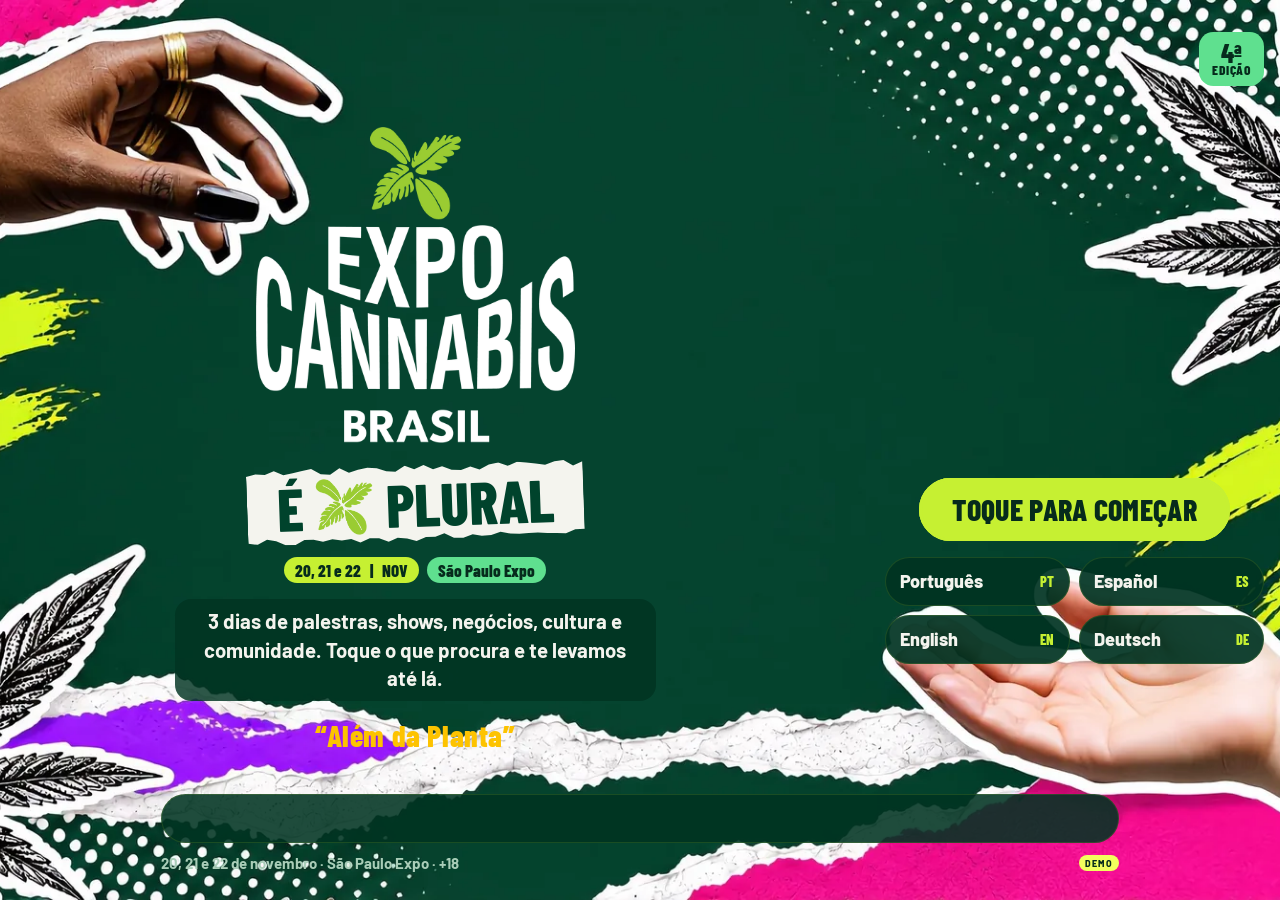
==== index.html @ 061e0914 "Comida DEMO con fotos propias; logos y reseñas oficiales de expositores Co-Authored-By: Claude Opus " ====
<!doctype html>
<html lang="pt">
<head>
<meta charset="utf-8">
<meta name="viewport" content="width=device-width,initial-scale=1,viewport-fit=cover">
<title>Expo Cannabis Brasil · Mapa</title>
<meta name="description" content="ExpoCannabis Brasil 2026, 4ª edição · Mapa interativo (DEMO). 20, 21 e 22 de novembro, São Paulo Expo.">
<meta name="theme-color" content="#00432C">
<meta name="color-scheme" content="dark">
<link rel="manifest" href="manifest.webmanifest">
<link rel="icon" type="image/png" sizes="32x32" href="icons/favicon-32.png">
<link rel="apple-touch-icon" href="icons/apple-touch-icon.png">
<meta name="apple-mobile-web-app-capable" content="yes">
<meta name="mobile-web-app-capable" content="yes">
<meta name="apple-mobile-web-app-status-bar-style" content="black-translucent">
<meta name="apple-mobile-web-app-title" content="Expo Brasil">
<link rel="preload" href="assets/fonts/barlow-condensed-latin-800-normal.woff2" as="font" type="font/woff2" crossorigin>
<link rel="preload" href="assets/fonts/barlow-latin-500-normal.woff2" as="font" type="font/woff2" crossorigin>
<link rel="stylesheet" href="assets/fonts/fonts.css">
<style>:root{color-scheme:light;box-sizing:border-box;padding-top:env(safe-area-inset-top,0px);padding-bottom:env(safe-area-inset-bottom,0px)}html{scroll-padding-top:env(safe-area-inset-top,0px)}body{margin:0;padding:0;font:14px -apple-system,BlinkMacSystemFont,sans-serif;background:#fff;color:#000}img{max-width:100%}[hidden]:not([hidden=until-found i]){display:none!important}</style>
</head>
<body>

<style>
/* Kiosco vertical 9:16 · identidad ExpoCannabis Brasil 2026: verde profundo, lima, violeta y magenta; papel rasgado, trama de puntos y pinceladas */
:root{
  color-scheme:dark;
  --noche:#00432C; --noche2:#003A26; --surface:#0A5638; --surface2:#11664A; --line:rgba(198,240,50,.13);
  --violeta:#8A3FF2; --morado:#0A5638; --magenta:#F01F9A; --verde:#5FE08F; --lima:#C6F032; --celeste:#C6F032;
  --amarillo:#F2FF5C; --naranja:#F4F4EE; --rosa:#FF7CC8; --blanco:#FFFFFF; --gris:#4A4A4A;
  --fg:#F4F4EE; --lavanda:#B98CFF; --menta:#5FE08F; --muted:#A9CDB8; --ink:#062B1C; --lila:#B98CFF;
  --f-head:"Head","Arial Narrow",Impact,system-ui,sans-serif;
  --f-cond:"Head","Arial Narrow",system-ui,sans-serif;
  --f-body:"Barlow",system-ui,-apple-system,"Segoe UI",sans-serif;
}
[hidden]{display:none!important}
html,body{height:100%;background:var(--noche);color:var(--fg)}
body{font-family:var(--f-body);overflow:hidden}
button{font:inherit;color:inherit;background:none;border:0;cursor:pointer;-webkit-tap-highlight-color:transparent;padding:0}
button:focus-visible,input:focus-visible{outline:3px solid var(--amarillo);outline-offset:2px;border-radius:.5em}
svg.i{width:1.2em;height:1.2em;flex:0 0 auto;stroke:currentColor;fill:none;stroke-width:1.8;stroke-linecap:round;stroke-linejoin:round}

.app{height:100%;aspect-ratio:9/16;max-width:100%;margin:0 auto;container-type:size;position:relative;overflow:hidden;background:var(--noche)}
.tex{display:none}
.shell{position:relative;height:100%;display:flex;flex-direction:column;font-size:clamp(11px,2.35cqw,32px);padding-left:max(16px,env(safe-area-inset-left,0px));padding-right:max(16px,env(safe-area-inset-right,0px))}

/* encabezado */
.top{display:flex;align-items:center;gap:.7em;padding-block:.8em .45em}
.ed{flex:0 0 auto;background:var(--verde);color:var(--ink);border-radius:.55em;padding:.35em .5em;font-family:var(--f-head);line-height:.9;text-align:center;font-size:.9em}
.ed small{display:block;font-family:var(--f-cond);font-weight:800;font-size:.52em;letter-spacing:.06em}
.ed.ed-sm{display:inline-flex;align-items:center;gap:.35em;padding:.2em .6em;border-radius:999px;font-size:.7em;line-height:1}
.ed.ed-sm small{display:inline;font-size:.75em}
.brand{min-width:0;flex:1}
.brand{display:flex;align-items:center;gap:.7em}
.brand .logo{height:3.1em;width:auto;display:block;flex:0 0 auto}
.brand .meta{display:flex;flex-direction:column;gap:.3em;min-width:0}
.brand p{margin:0;display:flex;gap:.35em;flex-wrap:wrap}
.pill{display:inline-flex;align-items:center;gap:.35em;border-radius:999px;padding:.2em .65em;font-weight:800;font-size:.68em;white-space:nowrap}
.pill{font-family:var(--f-cond)}
.pill.date{background:var(--gris);color:var(--blanco)}
.pill.date b{color:var(--blanco)}
.pill.aq{background:var(--celeste);color:var(--ink)}
.pill.mn{background:var(--menta);color:var(--ink)}
.clock{font-family:var(--f-cond);font-weight:800;font-size:.95em;letter-spacing:0;color:var(--amarillo);text-align:right;white-space:nowrap;line-height:1}
.clock small{display:block;font-family:var(--f-body);color:var(--muted);font-size:.42em;letter-spacing:.06em;text-transform:uppercase;font-weight:700}
.toolbar{display:flex;gap:.4em;align-items:center;padding-bottom:.55em;min-width:0}
.langs{display:flex;gap:.15em;background:var(--surface);border-radius:999px;padding:.18em;flex:0 0 auto}
.langs button{padding:.3em .6em;border-radius:999px;font-weight:900;font-size:.74em;color:var(--muted);letter-spacing:.04em}
.langs button[aria-pressed="true"]{background:var(--celeste);color:var(--ink)}
.demo{flex:0 0 auto;font-size:.6em;letter-spacing:.14em;font-weight:900;color:var(--ink);background:var(--amarillo);padding:.3em .7em;border-radius:999px}
.livechip{flex:1 1 auto;min-width:0;display:flex;align-items:center;gap:.45em;font-size:.74em;font-weight:800;background:var(--surface);border:1px solid var(--line);border-radius:999px;padding:.32em .75em;overflow:hidden}
.livechip span:last-child{overflow:hidden;text-overflow:ellipsis;white-space:nowrap}
.rec{width:.6em;height:.6em;border-radius:50%;background:var(--rosa);flex:0 0 auto;animation:rec 1.6s ease-in-out infinite}
@keyframes rec{50%{opacity:.35}}
.tbtn{flex:0 0 auto;display:flex;align-items:center;gap:.35em;background:var(--lavanda);color:var(--ink);padding:.38em .75em;border-radius:999px;font-size:.74em;font-weight:800}
.tbtn.ghost{background:var(--surface);color:var(--fg);border:1px solid var(--line);padding:.38em .55em}

/* mapa */
.mapwrap{flex:1 1 auto;min-height:0;position:relative;margin-top:.1em;border-radius:1.1em;overflow:hidden;background:#0C0B28;border:1px solid var(--line)}
#map{width:100%;height:100%;display:block;touch-action:manipulation}
#map text{pointer-events:none}
#map .zl{font-family:var(--f-cond);font-weight:800;letter-spacing:.4px;fill:var(--fg)}
#map .zl.ink{fill:var(--ink)} #map .ink2{fill:#2E5A45}
#map .zs{font-family:var(--f-body);font-weight:700;fill:var(--muted)}
#map .sn{font-family:var(--f-body);font-weight:900;fill:var(--ink)}
#map .num{font-family:var(--f-head);fill:var(--blanco)}
#map .hit{cursor:pointer}
#map .hit .shape{transition:stroke-width .2s}
#map .hit.sel .shape{stroke:var(--ink);stroke-width:5}
#map .hit.sel{outline:none}
.mapwrap.picking #map .hit{cursor:crosshair}
.mapwrap.picking #map .hit:hover .shape{stroke-width:4}
#map .stand{transition:opacity .3s}
#map .stand.dim{opacity:.22}
#route{fill:none;stroke:var(--amarillo);stroke-width:8;stroke-linecap:round;stroke-linejoin:round}
#routeBase{fill:none;stroke:var(--ink);stroke-width:14;stroke-linecap:round;stroke-linejoin:round}
.where{position:absolute;left:.6em;bottom:.6em;max-width:calc(100% - 1.2em);display:flex;align-items:center;gap:.45em;background:var(--amarillo);color:var(--ink);border:2px solid var(--ink);border-radius:999px;padding:.35em .9em .35em .6em;font-size:.76em;font-weight:800;text-align:left}
.where span{min-width:0;white-space:nowrap;overflow:hidden;text-overflow:ellipsis}
.where u{text-decoration:none;background:var(--ink);color:var(--amarillo);border-radius:999px;padding:.1em .6em;margin-left:.2em;white-space:nowrap;flex:0 0 auto}
.mapwrap.picking{outline:3px dashed var(--amarillo);outline-offset:-3px}
.mapwrap.picking .where,.mapwrap.picking .spstrip{display:none}
.pickbar{position:absolute;left:.6em;right:.6em;bottom:.6em;background:var(--amarillo);color:var(--ink);border:2px solid var(--ink);border-radius:1em;padding:.6em .8em;display:flex;flex-direction:column;gap:.5em;font-weight:800;font-size:.85em}
.pickbtns{display:flex;gap:.4em}
.pb{flex:1;background:var(--ink);color:var(--amarillo);border-radius:999px;padding:.5em .8em;font-weight:800;font-size:.9em}
.pb.ghost{background:transparent;color:var(--ink);border:2px solid var(--ink)}
.toast{position:absolute;left:50%;top:.6em;transform:translateX(-50%);background:var(--menta);color:var(--ink);border:2px solid var(--ink);border-radius:999px;padding:.35em 1em;font-size:.78em;font-weight:800;white-space:nowrap;max-width:calc(100% - 1.2em);overflow:hidden;text-overflow:ellipsis;z-index:3}
.plist{display:flex;flex-direction:column;gap:.4em}
.pitem{display:flex;align-items:center;gap:.6em;text-align:left;background:var(--surface);border:1px solid var(--line);border-radius:.8em;padding:.5em .7em;font-weight:800;font-size:.88em}
.pitem .no{width:1.8em;height:1.8em;border-radius:50%;background:var(--c);color:var(--ink);display:grid;place-items:center;font-family:var(--f-head);font-size:.85em;flex:0 0 auto}
.pitem.on{border-color:var(--amarillo);background:var(--surface2)}
.ph2{font-family:var(--f-head);font-size:1.3em;margin:0 0 .2em}
.spstrip{position:absolute;right:.6em;top:.6em;max-width:70%;display:flex;align-items:center;gap:.45em;background:rgba(0,52,34,.9);border:1px solid var(--line);border-radius:999px;padding:.32em .85em;font-size:.72em}
.spstrip .lv{font-family:var(--f-cond);font-weight:800;text-transform:uppercase;font-size:.78em;letter-spacing:.06em}
.spstrip .nm{font-family:var(--f-head);white-space:nowrap;overflow:hidden;text-overflow:ellipsis}
.spstrip.swap{animation:swap .5s ease}
@keyframes swap{0%{opacity:.2;transform:translateY(.4em)}100%{opacity:1;transform:none}}

/* panel */
.panel{flex:0 0 39cqh;min-height:0;display:flex;flex-direction:column;position:relative;overflow:hidden;padding-block:.6em max(.6em,env(safe-area-inset-bottom,0px))}
.tabs{display:flex;gap:.35em;overflow-x:auto;scrollbar-width:none;padding-bottom:.55em;flex:0 0 auto}
.tabs::-webkit-scrollbar{display:none}
.tabs button{flex:0 0 auto;display:flex;align-items:center;gap:.4em;padding:.5em .9em;border-radius:999px;font-weight:900;font-size:.82em;background:var(--surface);color:var(--muted)}
.tabs button[aria-selected="true"]{background:var(--blanco);color:var(--ink)}
.pane{flex:1;min-height:0;overflow-y:auto;overscroll-behavior:contain;scrollbar-width:thin;padding-bottom:.4em}
.pane>*{animation:rise .35s ease both}
@keyframes rise{from{transform:translateY(.6em);opacity:.4}to{transform:none;opacity:1}}
.filters{display:flex;flex-direction:column;gap:.45em;margin-bottom:.6em}
.search{width:100%;box-sizing:border-box;font:inherit;font-size:.9em;font-weight:700;padding:.6em 1em;border-radius:999px;border:1px solid var(--line);background:var(--surface);color:var(--fg)}
.search::placeholder{color:var(--muted);font-weight:400}
.chips{display:flex;gap:.35em;overflow-x:auto;scrollbar-width:none}
.chips::-webkit-scrollbar{display:none}
.chip{flex:0 0 auto;display:flex;align-items:center;gap:.4em;padding:.35em .8em;border-radius:999px;border:1.5px solid var(--line);font-size:.74em;font-weight:800;color:var(--muted)}
.chip[aria-pressed="true"]{border-color:var(--c,var(--blanco));color:var(--ink);background:var(--c,var(--blanco))}
.dot{width:.7em;height:.7em;border-radius:50%;flex:0 0 auto;background:var(--c)}
.grid{display:grid;grid-template-columns:repeat(2,minmax(0,1fr));gap:.55em}
.empty{color:var(--muted);font-size:.85em;padding:1em 0}

/* tarjeta STAND */
.scard{display:flex;flex-direction:column;border-radius:1em;overflow:hidden;background:var(--c) var(--teximg) center/9em;background-blend-mode:luminosity;text-align:left;min-width:0}
.scard .hd{display:flex;align-items:center;gap:.45em;padding:.4em .55em;color:var(--ink);min-width:0}
.scard .no{width:1.75em;height:1.75em;border-radius:50%;background:var(--ink);color:var(--c);display:grid;place-items:center;font-family:var(--f-head);font-size:.85em;flex:0 0 auto}
.scard .hd small{font-weight:900;font-size:.66em;letter-spacing:.06em;text-transform:uppercase;white-space:nowrap;overflow:hidden;text-overflow:ellipsis;flex:1;min-width:0}
.scard .star{font-size:.9em;flex:0 0 auto}
.scard .bd{background:var(--blanco);margin:0 .3em .3em;border-radius:.75em;padding:.55em .6em;display:flex;align-items:center;gap:.5em;min-height:2.6em}
.scard .bd b{font-family:var(--f-head);font-weight:400;color:var(--ink);font-size:1em;line-height:1.05;min-width:0;overflow-wrap:anywhere}
.scard .bd img,.scard .bd .ico{width:2.3em;height:2.3em;border-radius:.5em;object-fit:cover;flex:0 0 auto}
.ico{display:grid;place-items:center;background:var(--ink);color:var(--c)}

/* filas de grilla */
.days{display:flex;gap:.35em;margin-bottom:.6em}
.days button{flex:1;padding:.5em;border-radius:999px;border:1.5px solid var(--line);font-weight:900;font-size:.82em;color:var(--muted)}
.days button[aria-pressed="true"]{border-color:var(--lavanda);background:var(--lavanda);color:var(--ink)}
.note{display:flex;align-items:center;gap:.5em;font-size:.68em;color:var(--muted);margin:-.2em 0 .6em;font-weight:700}
.rows{display:flex;flex-direction:column;gap:.4em}
.row{display:grid;grid-template-columns:3.6em minmax(0,1fr) auto;gap:.7em;align-items:center;text-align:left;padding:.55em .8em;border-radius:.9em;background:var(--surface);border:1px solid var(--line)}
.row .t{font-family:var(--f-cond);font-weight:800;font-size:.92em;letter-spacing:0;color:var(--celeste);line-height:1}
.row b{display:block;font-size:.9em;font-weight:900}
.row small{display:block;color:var(--muted);font-size:.72em;margin-top:.1em}
.row.past{opacity:.42}
.row.is-live{border-color:var(--magenta);background:linear-gradient(90deg,rgba(240,31,154,.22),var(--surface) 70%)}
.badge{font-size:.6em;font-weight:900;letter-spacing:.08em;text-transform:uppercase;padding:.3em .6em;border-radius:999px;white-space:nowrap;display:inline-flex;align-items:center;gap:.4em}
.badge.live{background:var(--magenta);color:var(--blanco)}
.badge.next{border:1.5px solid var(--amarillo);color:var(--amarillo)}
.badge.room{border:1px solid var(--line);color:var(--muted)}
.badge.kind{background:var(--lima);color:var(--ink)}

/* listas genéricas */
.sec{font-family:var(--f-cond);font-weight:800;text-transform:uppercase;font-size:.72em;letter-spacing:.1em;color:var(--muted);margin:.9em 0 .45em;display:flex;align-items:center;gap:.5em}
.sec:first-child{margin-top:0}
.fcard{display:flex;gap:.6em;align-items:center;text-align:left;background:var(--surface);border:1px solid var(--line);border-radius:.9em;padding:.4em;min-width:0}
.fcard img,.fcard .ico{width:3.2em;height:3.2em;border-radius:.65em;object-fit:cover;flex:0 0 auto}
.fcard .tx{min-width:0;flex:1}
.fcard b{display:block;font-family:var(--f-head);font-weight:400;font-size:.98em;line-height:1.05}
.fcard small{display:block;color:var(--muted);font-size:.7em;margin-top:.15em;white-space:nowrap;overflow:hidden;text-overflow:ellipsis}

/* sponsors y entradas */
.tier{display:grid;grid-template-columns:repeat(2,minmax(0,1fr));gap:.5em}
.sp{border-radius:1em;padding:.8em .9em;text-align:left;display:flex;flex-direction:column;gap:.15em;min-width:0}
.sp .lv{font-family:var(--f-cond);font-weight:800;text-transform:uppercase;font-size:.62em;letter-spacing:.1em}
.sp .nm{font-family:var(--f-head);font-size:1.25em;line-height:1}
.sp small{font-size:.7em;font-weight:700;opacity:.85}
.sp.main{grid-column:1/-1;border:2px dashed var(--amarillo);color:var(--fg)}
.sp.main .lv{color:var(--amarillo)}
.sp.oro{background:var(--amarillo);color:var(--ink)}
.sp.plata{background:#E8F5D0;color:var(--ink)}
.sp.media{background:var(--surface);border:1px solid var(--line)}
.sp.media .lv{color:var(--celeste)}
.fine{font-size:.68em;color:var(--muted);margin:.7em 0 0;line-height:1.4}
.tk{display:grid;grid-template-columns:repeat(3,minmax(0,1fr));gap:.5em}
.ticket{position:relative;border-radius:1em;padding:.75em .9em;color:var(--ink);display:flex;flex-direction:column;gap:.1em;min-width:0}
.ticket::before,.ticket::after{content:"";position:absolute;top:50%;width:.9em;height:.9em;border-radius:50%;background:var(--noche);transform:translateY(-50%)}
.ticket::before{left:-.45em}.ticket::after{right:-.45em}
.ticket .nm{font-family:var(--f-head);font-size:1.05em;line-height:1.05}
.xp{margin-top:.8em;border:2px solid var(--c);border-radius:1em;overflow:hidden}
.xph{background:var(--c);color:var(--ink);font-family:var(--f-head);font-size:1.05em;padding:.45em .9em;text-transform:uppercase}
.xph b{font-weight:400}
.xp ul{list-style:none;margin:0;padding:.5em .9em;display:grid;grid-template-columns:repeat(2,minmax(0,1fr));gap:.35em .8em}
.xp li{display:flex;align-items:center;gap:.45em;font-size:.8em;font-weight:800;min-width:0}
.xp li img{width:1em;height:auto;flex:0 0 auto;opacity:.85}
.ticket small{font-size:.66em;font-weight:800}
.incl{display:flex;flex-wrap:wrap;gap:.35em}
.incl span{background:var(--surface);border:1px solid var(--line);border-radius:999px;padding:.25em .7em;font-size:.72em;font-weight:700}

/* ficha */
.sheet{position:absolute;inset:0;background:var(--noche2);border-radius:1.2em 1.2em 0 0;border:1px solid var(--line);border-bottom:0;z-index:5;display:flex;flex-direction:column;transform:translateY(105%);transition:transform .38s cubic-bezier(.2,.8,.2,1);visibility:hidden}
.sheet.open{transform:none;visibility:visible}
.sheet-in{flex:1;min-height:0;overflow-y:auto;overscroll-behavior:contain}
.hero{position:relative;height:10cqh;background:var(--c);overflow:hidden}
.hero img{width:100%;height:100%;object-fit:cover;display:block;animation:kb 9s ease-out both}
.hero.ill img{object-position:center 45%}
@keyframes kb{from{transform:scale(1.12)}to{transform:scale(1)}}
.hero .ico{width:100%;height:100%;background:var(--c);color:var(--ink);border-radius:0}
.hero .ico svg{width:5.5em;height:5.5em;stroke-width:1.4}
.hero::after{content:"";position:absolute;inset:auto 0 0;height:45%;background:linear-gradient(transparent,var(--noche2))}
.x{position:absolute;top:.5em;right:.5em;z-index:2;width:2.4em;height:2.4em;border-radius:50%;background:rgba(0,52,34,.85);display:grid;place-items:center}
.band{display:flex;align-items:center;gap:.5em;flex-wrap:wrap;background:var(--c);color:var(--ink);padding:.45em .9em}
.band .no{width:1.9em;height:1.9em;border-radius:50%;background:var(--ink);color:var(--c);display:grid;place-items:center;font-family:var(--f-head)}
.band b{font-weight:900;font-size:.78em;letter-spacing:.08em;text-transform:uppercase}
.band .tg{font-size:.6em;font-weight:900;letter-spacing:.1em;padding:.2em .55em;border-radius:999px;background:var(--ink);color:var(--blanco)}
.band.speaker{background:var(--lima)}
.band.speaker b{font-family:var(--f-head);font-weight:400;font-size:1.05em;letter-spacing:.02em}
.body{padding:.7em 1em 1em;display:flex;flex-direction:column;gap:.65em}
.body h2{font-family:var(--f-head);font-weight:400;font-size:1.75em;line-height:1;margin:0;text-wrap:balance}
.body .desc{margin:0;font-size:.92em;line-height:1.45;max-width:40em}
.prods{background:var(--blanco);color:var(--ink);border-radius:.9em;padding:.6em .85em}
.prods .ph{display:flex;justify-content:space-between;align-items:center;gap:.5em;margin-bottom:.3em}
.prods .ph span:first-child{font-family:var(--f-cond);font-weight:800;text-transform:uppercase;font-size:.72em;letter-spacing:.1em}
.ex{font-size:.58em;font-weight:900;letter-spacing:.08em;text-transform:uppercase;background:var(--amarillo);color:var(--ink);padding:.25em .6em;border-radius:999px;white-space:nowrap}
.prod{display:flex;justify-content:space-between;gap:.8em;padding:.38em 0;border-top:1px dashed #CFC8EE;font-size:.88em}
.prod:first-of-type{border-top:0}
.prod b{font-weight:900;white-space:nowrap;font-variant-numeric:tabular-nums}
.facts{display:flex;gap:.45em;flex-wrap:wrap}
.fact{background:var(--surface);border:1px solid var(--line);border-radius:.8em;padding:.4em .8em;display:flex;flex-direction:column}
.fact span{font-size:.6em;color:var(--muted);letter-spacing:.1em;text-transform:uppercase;font-weight:800}
.fact b{font-family:var(--f-cond);font-size:.95em;letter-spacing:0;font-weight:800;line-height:1.05}
.rnote{display:flex;align-items:center;gap:.6em;font-size:.8em;font-weight:800;color:var(--amarillo)}
.rnote i{width:1.8em;height:.35em;border-radius:1em;background:var(--amarillo);flex:0 0 auto}

/* bienvenida */
.attract{position:absolute;inset:0;z-index:50;overflow:hidden;cursor:pointer;background:var(--noche);font-size:clamp(11px,2.35cqw,32px)}
.attract .bg{position:absolute;inset:0;background:var(--bgimg) center/cover no-repeat}
@keyframes breathe{from{transform:scale(1)}to{transform:scale(1.035)}}
.a-in{position:relative;height:100%;box-sizing:border-box;display:flex;flex-direction:column;align-items:center;text-align:center;padding-block:max(1.6em,env(safe-area-inset-top,0px)) max(1.4em,env(safe-area-inset-bottom,0px));padding-left:max(16px,env(safe-area-inset-left,0px));padding-right:max(16px,env(safe-area-inset-right,0px))}
.a-top{display:flex;justify-content:space-between;align-items:flex-start;width:100%;max-width:30em}
.slot{border:2px dashed rgba(255,255,255,.35);border-radius:.7em;padding:.6em .8em;font-size:.6em;font-weight:900;letter-spacing:.12em;color:rgba(255,255,255,.6);background:rgba(0,52,34,.55)}
.a-main{flex:1;display:flex;flex-direction:column;justify-content:center;align-items:center;gap:.8em;max-width:19em}
.a-kick{font-family:var(--f-head);font-size:1.3em;text-transform:uppercase;letter-spacing:.02em}
.a-kick span{color:var(--magenta)}
.a-logo{width:min(100%,16em);height:auto;display:block;animation:float 5.5s ease-in-out infinite alternate}
@keyframes float{from{transform:translateY(.15em) scale(1)}to{transform:translateY(-.3em) scale(1.02)}}
.lema{font-family:var(--f-head);font-weight:400;font-size:3.4em;line-height:.9;margin:.1em 0 0;text-transform:uppercase;display:flex;align-items:center;gap:.22em}
.lema .cx{height:.95em;width:auto;display:block;animation:spin 7s ease-in-out infinite}
@keyframes spin{0%,62%{transform:rotate(0) scale(1)}81%{transform:rotate(200deg) scale(1.15)}100%{transform:rotate(360deg) scale(1)}}
.a-sub{font-size:1.02em;font-weight:700;line-height:1.4;margin:0;color:var(--fg);background:rgba(0,52,34,.6);padding:.4em .8em;border-radius:.8em}
.a-pills{display:flex;gap:.4em;flex-wrap:wrap;justify-content:center}
.a-pills .pill{font-size:.85em}
.touch{display:flex;align-items:center;gap:.7em;font-family:var(--f-head);font-size:1.5em;margin-top:.3em;background:var(--celeste);color:var(--ink);padding:.45em 1.1em;border-radius:999px;animation:bob 2.2s ease-in-out infinite}
@keyframes bob{50%{transform:translateY(-.15em) scale(1.03)}}
.touch{position:relative}
.touch::before,.touch::after{content:"";position:absolute;inset:0;border-radius:inherit;border:3px solid var(--celeste);pointer-events:none;animation:ring 3s ease-out infinite}
.touch::after{animation-delay:.5s}
@keyframes ring{0%{transform:scale(1);opacity:.85}55%,100%{transform:scale(1.18,1.7);opacity:0}}
.a-langs{display:grid;grid-template-columns:repeat(2,minmax(0,1fr));gap:.45em;width:100%;max-width:19em;margin-top:.3em}
.a-langs button{padding:.7em .8em;border-radius:999px;background:rgba(0,52,34,.92);border:1px solid var(--line);font-weight:900;font-size:.9em;display:flex;justify-content:space-between;align-items:center}
.a-langs button span{font-family:var(--f-cond);font-weight:800;font-size:.8em;color:var(--celeste)}
.a-foot{width:100%;max-width:30em;display:flex;flex-direction:column;gap:.55em}
.ticker{overflow:hidden;white-space:nowrap;border-radius:999px;background:rgba(0,52,34,.88);border:1px solid var(--line);padding:.55em 0}
.ticker-track{display:inline-flex;gap:2.2em;padding-left:100%;animation:tick 30s linear infinite;font-family:var(--f-head);font-size:.95em}
.ticker-track span{color:var(--fg);display:inline-flex;align-items:center;gap:.5em} .ticker-track em{font-style:normal;font-family:var(--f-cond);font-weight:800;text-transform:uppercase;font-size:.7em;letter-spacing:.08em;color:var(--amarillo)} .ticker-track img{height:1em;width:auto;opacity:.8}
@keyframes tick{to{transform:translateX(-100%)}}
.a-meta{display:flex;justify-content:space-between;align-items:center;gap:.6em;font-size:.75em;font-weight:700;color:var(--muted)}

/* QR */
.modal{position:absolute;inset:0;z-index:60;background:rgba(0,52,34,.9);display:grid;place-items:center;padding:1em;font-size:clamp(11px,2.35cqw,32px)}
.mcard{background:var(--surface);border:1px solid var(--line);border-radius:1.2em;padding:1.4em;max-width:22em;width:100%;box-sizing:border-box;display:flex;flex-direction:column;align-items:center;gap:.8em;text-align:center}
.mcard h3{font-family:var(--f-head);font-weight:400;font-size:1.5em;margin:0;text-wrap:balance}
.mcard p{margin:0;color:var(--muted);font-size:.85em;line-height:1.4}
#qr{background:#fff;padding:.8em;border-radius:.8em;line-height:0}
#qr img,#qr canvas{width:11em;height:11em;max-width:100%}
.btn{width:100%;padding:.75em;border-radius:999px;font-weight:900;background:var(--celeste);color:var(--ink)}

/* vistas */
.view{flex:1 1 auto;min-height:0;display:flex;flex-direction:column;animation:viewIn .42s cubic-bezier(.2,.8,.2,1) both}
@keyframes viewIn{from{opacity:0;transform:translateY(1.2em) scale(.985)}to{opacity:1;transform:none}}
.scroll{flex:1;min-height:0;overflow-y:auto;overscroll-behavior:contain;scrollbar-width:none;padding-bottom:max(1em,env(safe-area-inset-bottom,0px))}
.scroll::-webkit-scrollbar{display:none}
.vhead{display:flex;align-items:center;gap:.6em;padding:.2em 0 .7em}
.back{display:flex;align-items:center;gap:.35em;background:var(--surface);border:1px solid var(--line);border-radius:999px;padding:.4em .85em .4em .6em;font-weight:800;font-size:.8em;flex:0 0 auto}
.back svg{transform:rotate(180deg)}
.vhead h2{font-family:var(--f-head);font-weight:400;font-size:1.6em;line-height:1;margin:0;min-width:0}
.vhead small{display:block;font-family:var(--f-body);font-size:.45em;color:var(--muted);font-weight:700;margin-top:.25em}
.stagger>*{animation:rise2 .5s cubic-bezier(.2,.8,.2,1) both;animation-delay:calc(var(--i,0)*60ms)}
@keyframes rise2{from{opacity:0;transform:translateY(1.4em) scale(.96)}to{opacity:1;transform:none}}
button:active{transform:scale(.97)}
.kb{animation:kbloop 16s ease-in-out infinite alternate}
@keyframes kbloop{from{transform:scale(1.02)}to{transform:scale(1.14) translate(-2%,-1%)}}

/* inicio / dashboard */
.dhero{position:relative;border-radius:1.2em;overflow:hidden;height:19cqh;margin-bottom:.6em;border:1px solid var(--line);flex:0 0 auto}
.dhero video,.dhero .vbg{position:absolute;inset:0;width:100%;height:100%;object-fit:cover;object-position:center 35%}
.dhero .in{position:absolute;inset:0;display:flex;flex-direction:column;justify-content:center;align-items:center;text-align:center;gap:.3em;padding:0 1em}
.dhero h2{font-family:var(--f-head);font-weight:400;font-size:2.2em;line-height:.95;margin:0;text-wrap:balance}
.dhero p{margin:0;font-weight:700;color:var(--muted);font-size:.85em}
.dhero .spinx{width:2.2em;height:auto;animation:slowspin 14s linear infinite}
@keyframes slowspin{to{transform:rotate(360deg)}}
.dgrid{display:grid;grid-template-columns:repeat(2,minmax(0,1fr));gap:.6em}
.tile{position:relative;border-radius:1.2em;overflow:hidden;text-align:left;min-width:0;min-height:9.5em;background:var(--c,var(--surface));color:var(--ink);display:flex;flex-direction:column;justify-content:flex-end;border:2px solid var(--ink);isolation:isolate}
.tile.wide{grid-column:1/-1}
.tile .media{position:absolute;inset:0;z-index:-1;overflow:hidden}
.tile .media img,.tile .media video{width:100%;height:100%;object-fit:cover;display:block}
.tile .lab{background:var(--blanco);margin:.45em;border-radius:.85em;padding:.5em .7em;display:flex;align-items:center;gap:.5em;border:2px solid var(--ink)}
.tile .lab b{font-family:var(--f-head);font-weight:400;font-size:1.15em;line-height:1;display:block}
.tile .lab small{display:block;font-size:.68em;font-weight:800;color:#2E5A45;margin-top:.15em}
.tile .lab .tx{min-width:0;flex:1}
.tile .lab .go{width:1.9em;height:1.9em;border-radius:50%;background:var(--ink);color:var(--c,var(--amarillo));display:grid;place-items:center;flex:0 0 auto}
.tile .lab .go svg{width:1em;height:1em}
.tile.tall{min-height:13em}
.tile .strip{position:absolute;top:.5em;left:.5em;right:.5em;display:flex;gap:.35em;flex-wrap:wrap}
.tile .strip span{background:var(--blanco);border:1.5px solid var(--ink);border-radius:999px;padding:.15em .55em;font-size:.62em;font-weight:900;font-family:var(--f-cond)}
.mosaic{position:absolute;inset:0;display:grid;grid-template-columns:repeat(4,1fr);grid-template-rows:repeat(2,1fr)}
.mosaic>*{overflow:hidden;border-right:2px solid var(--ink);border-bottom:2px solid var(--ink)}
.mosaic img{width:100%;height:100%;object-fit:cover;display:block}
.mosaic .ico{width:100%;height:100%;border-radius:0}
.mosaic .ico svg{width:45%;height:45%}
.livecard{display:flex;align-items:center;gap:.7em;background:var(--rosa);color:var(--ink);border:2px solid var(--ink);border-radius:1.1em;padding:.6em .8em;text-align:left;margin-bottom:.6em;width:100%;box-sizing:border-box}
.livecard .ic{width:2.4em;height:2.4em;border-radius:50%;background:var(--ink);color:var(--rosa);display:grid;place-items:center;flex:0 0 auto}
.livecard .tx{min-width:0;flex:1}
.livecard b{display:block;font-family:var(--f-head);font-weight:400;font-size:1.1em;line-height:1.05}
.livecard small{display:block;font-size:.72em;font-weight:800;margin-top:.1em}
.livecard .k{font-family:var(--f-cond);font-weight:800;font-size:.62em;letter-spacing:.08em;text-transform:uppercase;display:flex;align-items:center;gap:.4em}
.livecard .rec{background:var(--magenta)}
.mapmini{position:absolute;inset:0}
.eq{display:flex;align-items:flex-end;gap:.12em;height:1.1em}
.eq i{width:.22em;border-radius:.1em;background:var(--rosa);animation:eq .9s ease-in-out infinite alternate}
.eq i:nth-child(2){animation-delay:-.3s;animation-duration:.7s}.eq i:nth-child(3){animation-delay:-.6s;animation-duration:1.1s}.eq i:nth-child(4){animation-delay:-.15s;animation-duration:.8s}
@keyframes eq{from{height:20%}to{height:100%}}
/* dashboard v3: grilla pareja de botones tipo sticker */
.dgrid3{display:grid;grid-template-columns:repeat(2,minmax(0,1fr));gap:.75em .65em;padding-bottom:.5em}
.dtile{position:relative;display:flex;flex-direction:column;min-width:0;min-height:max(11em,19cqh);border-radius:1.1em;border:2px solid var(--ink);background:var(--c);color:var(--ink);text-align:left;overflow:hidden;box-shadow:0 .32em 0 var(--ink);margin-bottom:.32em;transition:transform .12s ease,box-shadow .12s ease;isolation:isolate}
.dtile:active{transform:translateY(.28em)!important;box-shadow:0 .04em 0 var(--ink)}
.dtile .art{position:relative;flex:1;min-height:0;overflow:hidden;background:var(--c) var(--teximg) center/9em;background-blend-mode:luminosity;display:grid;place-items:center}
.dtile .art>img:not(.xm),.dtile .art>video{position:absolute;inset:0;width:100%;height:100%;object-fit:cover;display:block}
.dtile .art .big{width:3.4em;height:3.4em;stroke-width:1.3;color:var(--ink)}
.dtile .art .xm{width:38%;height:auto;filter:invert(1) brightness(.2)}
.dtile .art .mosaic{grid-template-columns:repeat(2,1fr);grid-template-rows:repeat(2,1fr)}
.dtile .foot{display:flex;align-items:center;gap:.45em;background:var(--c);border-top:2px solid var(--ink);padding:.5em .55em .5em .7em}
.dtile .foot .tx{min-width:0;flex:1}
.dtile .foot b{display:block;font-family:var(--f-head);font-weight:400;font-size:1.12em;line-height:1}
.dtile .foot small{display:block;font-size:.66em;font-weight:800;margin-top:.15em;white-space:nowrap;overflow:hidden;text-overflow:ellipsis;opacity:.8}
.dtile .go{width:1.9em;height:1.9em;border-radius:50%;background:var(--ink);color:var(--c);display:grid;place-items:center;flex:0 0 auto}
.dtile .go svg{width:1em;height:1em}
.dtile .badge2{position:absolute;top:.45em;left:.45em;z-index:1;background:var(--blanco);border:1.5px solid var(--ink);border-radius:999px;padding:.12em .55em;font-family:var(--f-cond);font-weight:800;font-size:.6em}
.mapmini svg{width:100%;height:100%;display:block}

/* locales */
.cgrid{display:grid;grid-template-columns:repeat(2,minmax(0,1fr));gap:.55em}
.ctile{position:relative;border-radius:1.1em;overflow:hidden;min-height:8.5em;border:2px solid var(--ink);background:var(--c);text-align:left;display:flex;flex-direction:column;justify-content:flex-end;isolation:isolate;min-width:0}
.ctile .media{position:absolute;inset:0;z-index:-1}
.ctile .media img,.ctile .media video{width:100%;height:100%;object-fit:cover;display:block}
.ctile .media .ico{width:100%;height:100%;border-radius:0;background:var(--c) var(--teximg) center/9em;background-blend-mode:luminosity;color:var(--ink)}
.ctile .media .ico svg{width:3.4em;height:3.4em;stroke-width:1.4}
.ctile .lab{background:var(--blanco);color:var(--ink);margin:.4em;border-radius:.8em;border:2px solid var(--ink);padding:.4em .6em;display:flex;align-items:center;gap:.5em}
.ctile .lab b{font-family:var(--f-head);font-weight:400;font-size:1em;line-height:1.05;flex:1;min-width:0}
.ctile .lab .n{background:var(--ink);color:var(--blanco);border-radius:999px;font-family:var(--f-cond);font-weight:800;font-size:.7em;padding:.2em .55em;flex:0 0 auto}
.list1{display:grid;grid-template-columns:repeat(2,minmax(0,1fr));gap:.55em}
.cbanner{position:relative;height:14cqh;border-radius:1.1em;overflow:hidden;border:2px solid var(--ink);margin-bottom:.7em;background:var(--c)}
.cbanner img,.cbanner video{width:100%;height:100%;object-fit:cover;display:block}
.cbanner .ico{width:100%;height:100%;border-radius:0;background:var(--c) var(--teximg) center/9em;background-blend-mode:luminosity;color:var(--ink)}
.cbanner .ico svg{width:4em;height:4em}

/* agenda */
.seg{display:flex;gap:.3em;background:var(--surface);border-radius:999px;padding:.25em;margin-bottom:.55em}
.seg button{flex:1;padding:.55em .4em;border-radius:999px;font-weight:900;font-size:.8em;color:var(--muted);display:flex;align-items:center;justify-content:center;gap:.35em}
.seg button[aria-pressed="true"]{background:var(--blanco);color:var(--ink)}

/* mapa: botón volver */
.mapback{position:absolute;left:.6em;top:.6em;z-index:2}
#map .stand,#map .poi{animation:pop .45s cubic-bezier(.2,.9,.3,1.3) both;animation-delay:calc(var(--i,0)*22ms);transform-box:fill-box;transform-origin:center}
@keyframes pop{from{opacity:0;transform:scale(.6)}to{opacity:1;transform:none}}
#map.noanim .stand,#map.noanim .poi{animation:none}

/* carga */
.loader{position:absolute;inset:0;z-index:70;background:var(--noche);display:flex;flex-direction:column;align-items:center;justify-content:center;gap:1.1em;font-size:clamp(11px,2.35cqw,32px)}
.loader img.lx{width:5em;height:auto;animation:lx 1.2s cubic-bezier(.5,0,.2,1) both}
@keyframes lx{0%{transform:rotate(-90deg) scale(.4);opacity:0}60%{transform:rotate(15deg) scale(1.08);opacity:1}100%{transform:rotate(0) scale(1)}}
.loader p{margin:0;font-weight:800;color:var(--muted)}
.bar{width:12em;height:.5em;border-radius:999px;background:var(--surface);overflow:hidden;border:1px solid var(--line)}
.bar i{display:block;height:100%;width:0;background:linear-gradient(90deg,var(--celeste),var(--menta),var(--amarillo));border-radius:999px;animation:fill 1.1s cubic-bezier(.4,0,.2,1) forwards}
@keyframes fill{to{width:100%}}
.attract video.bgv{position:absolute;inset:0;width:100%;height:100%;object-fit:cover}

@media (prefers-reduced-motion:reduce){*,*::before,*::after{animation:none!important;transition:none!important}}

/* ===== Pantalla horizontal (notebook, TV acostada, celu girado) =====
   Se activa sola cuando la pantalla es más ancha que alta. La versión vertical no cambia. */
@media (min-aspect-ratio: 1/1){
  .app{aspect-ratio:auto;width:100%;max-width:none}
  .shell,.attract,.modal,.loader{font-size:clamp(11px,min(2.15cqh,1.3cqw),30px)}

  /* barra superior en una sola fila */
  .shell{display:grid;grid-template-columns:auto minmax(0,1fr) auto;grid-template-rows:auto minmax(0,1fr);column-gap:1.1em;align-items:center}
  .top{display:contents}
  .brand{grid-column:1;grid-row:1;padding-block:.7em}
  .toolbar{grid-column:2;grid-row:1;padding-bottom:0}
  .clock{grid-column:3;grid-row:1}
  .view{grid-column:1/-1;grid-row:2;align-self:stretch;min-height:0}

  /* bienvenida: dos columnas sobre el video horizontal */
  .a-top{max-width:none}
  .a-main{display:grid;grid-template-columns:auto auto;column-gap:3.5em;row-gap:.8em;max-width:none;align-content:center;justify-content:center;align-items:center}
  .a-logo{grid-column:1;grid-row:1;justify-self:center}
  .lema{grid-column:1;grid-row:2;justify-self:center}
  .a-pills{grid-column:1;grid-row:3}
  .a-sub{grid-column:1;grid-row:4;max-width:22em;justify-self:center}
  .touch{grid-column:2;grid-row:1/3;align-self:end;justify-self:center}
  .a-langs{grid-column:2;grid-row:3/5;align-self:start;width:19em;margin-top:0}
  .a-foot{max-width:48em}

  /* inicio: video y en vivo a la izquierda, 6 botones en 3 por fila */
  #homeIn{display:grid;grid-template-columns:minmax(0,1fr) minmax(0,2.1fr);grid-template-rows:minmax(0,1fr) auto;column-gap:.9em}
  #homeIn>.dhero{grid-column:1;grid-row:1;height:auto;min-height:11em;margin-bottom:.6em}
  #homeIn>.livecard{grid-column:1;grid-row:2;align-self:end}
  #homeIn>.dgrid3{grid-column:2;grid-row:1/3;grid-template-columns:repeat(3,minmax(0,1fr));grid-auto-rows:minmax(10em,1fr)}
  .dtile{min-height:0}

  /* locales: 4 columnas que llenan la pantalla */
  #listIn{display:flex;flex-direction:column}
  .cgrid{grid-template-columns:repeat(4,minmax(0,1fr));grid-auto-rows:minmax(8.5em,1fr);flex:1 0 auto}
  .ctile{min-height:0}
  .list1{grid-template-columns:repeat(4,minmax(0,1fr))}
  .cbanner{height:20cqh}

  /* agenda: lista en 2 columnas */
  .rows{display:grid;grid-template-columns:repeat(2,minmax(0,1fr));gap:.5em .7em;align-content:start}

  /* plano: mapa a la izquierda, panel y ficha a la derecha */
  #vMap{flex-direction:row;gap:.9em}
  #vMap .mapwrap{margin:0 0 max(.9em,env(safe-area-inset-bottom,0px))}
  #vMap .panel{flex:0 0 min(40%,30em);padding-top:0}
  .hero{height:16cqh}
}
/* pantallas horizontales muy bajitas (celu girado) */
@media (min-aspect-ratio: 1/1) and (max-height: 500px){
  .a-logo{width:min(100%,11em)}
  .lema{font-size:2.6em}
}
/* arreglo: tocar el mini plano del botón "Plano y cómo llegar" abre el plano (antes el toque quedaba en un stand del dibujo y no pasaba nada) */
.mapmini{pointer-events:none}

/* ===== v4 (28/10): letra más grande, barra de navegación abajo, páginas que llenan la pantalla ===== */
.shell,.attract,.modal,.loader{font-size:clamp(13.5px,2.82cqw,38px)}
.vhead .back,.mapback{display:none!important}
.vhead{padding:.15em 0 .6em}
.vhead h2{font-size:1.75em}
.vhead small{font-size:.5em}

/* barra inferior: Volver + Inicio */
.bnav{flex:0 0 auto;display:flex;gap:.6em;padding-block:.55em max(.75em,env(safe-area-inset-bottom,0px))}
.bnav button{display:flex;align-items:center;justify-content:center;gap:.5em;border-radius:999px;font-weight:900;font-size:1.12em;padding:.7em 1em;min-height:3.2em;box-sizing:border-box}
.bnav .bback{flex:1.7;background:var(--celeste);color:var(--ink);border:2px solid var(--ink);box-shadow:0 .22em 0 var(--ink);margin-bottom:.22em;transition:transform .12s ease,box-shadow .12s ease}
.bnav .bback:active{transform:translateY(.2em)!important;box-shadow:0 .02em 0 var(--ink)}
.bnav .bback svg{transform:rotate(180deg)}
.bnav .bhome{flex:1;background:var(--surface2);color:var(--fg);border:1px solid var(--line);margin-bottom:.22em}
.bnav svg.i{width:1.3em;height:1.3em;stroke-width:2.2}

/* páginas que ocupan toda la pantalla */
.fill{display:flex;flex-direction:column;min-height:100%;box-sizing:border-box}
.dtile{min-height:max(9.5em,17cqh)}
.lgrid{flex:1 1 auto;grid-auto-rows:minmax(7.2em,1fr);gap:.75em .65em}
.lgrid .dtile{min-height:0}
.lgrid>:last-child:nth-child(odd),.list1>:last-child:nth-child(odd){grid-column:1/-1}

/* rubro: la ilustración crece y llena lo que sobra */
.rub .cbanner{flex:1 1 13cqh;height:auto;min-height:11cqh;margin-bottom:.7em}
.list1{gap:.6em}
.list1 .fcard{padding:.5em;gap:.75em}
.list1 .fcard img,.list1 .fcard .ico{width:3.9em;height:3.9em}
.list1 .fcard b{font-size:1.08em}
.list1 .fcard small{font-size:.78em;white-space:normal;display:-webkit-box;-webkit-line-clamp:2;-webkit-box-orient:vertical}
.list1 .scard .bd{min-height:3.2em}
.list1 .scard .bd b{font-size:1.1em}
.list1 .scard .bd img,.list1 .scard .bd .ico{width:2.7em;height:2.7em}

/* agenda: filas grandes que llenan la pantalla */
.agfill .rows{flex:1 1 auto;display:grid;grid-auto-rows:minmax(4.4em,1fr);gap:.55em;padding-bottom:.3em}
.agfill .row{padding:.7em 1em;gap:.9em;grid-template-columns:4.2em minmax(0,1fr) auto}
.agfill .row .t{font-size:1.25em}
.agfill .row b{font-size:1.12em}
.agfill .row small{font-size:.85em}
.agfill .badge{font-size:.72em}
.agfill .seg button{font-size:.92em;padding:.7em .4em}
.agfill .days button{font-size:.95em;padding:.6em}
.agfill .note{font-size:.78em}

/* entradas */
.tixgrid{display:grid;grid-template-columns:repeat(2,minmax(0,1fr));gap:.7em .65em}
.tcard{border-radius:1.1em;border:2px solid var(--ink);box-shadow:0 .28em 0 var(--ink);background:var(--c);color:var(--ink);padding:.8em .95em;display:flex;flex-direction:column;gap:.3em;min-width:0;margin-bottom:.28em}
.tcard.wide{grid-column:1/-1}
.tcard .tt{display:flex;justify-content:space-between;align-items:flex-start;gap:.6em}
.tcard:not(.wide) .tt{flex-direction:column;gap:.45em}
.tcard .tn{font-family:var(--f-head);font-weight:400;font-size:1.45em;line-height:1}
.tcard .td{font-weight:800;font-size:.85em;opacity:.85}
.tcard .pr{font-family:var(--f-cond);font-weight:900;font-size:1.25em;letter-spacing:.06em;white-space:nowrap;line-height:1}
.tcard .pr i{font-style:normal;opacity:.25}
.tcard ul{list-style:none;margin:.35em 0 0;padding:.55em 0 0;border-top:1.5px dashed rgba(6,43,28,.35);display:grid;grid-template-columns:repeat(2,minmax(0,1fr));gap:.35em .9em}
.tcard li{display:flex;gap:.45em;align-items:center;font-weight:800;font-size:.85em;min-width:0}
.tcard li img{width:1em;height:auto;flex:0 0 auto;filter:brightness(0);opacity:.7}
.prnote{display:flex;align-items:center;gap:.5em;font-size:.78em;color:var(--muted);font-weight:700;margin:.2em 0 0}
.days2{display:grid;grid-template-columns:repeat(2,minmax(0,1fr));gap:.65em}
.dcard{background:var(--surface);border:1px solid var(--line);border-top:.35em solid var(--c);border-radius:1.1em;padding:.75em .9em;display:flex;flex-direction:column;gap:.45em;min-width:0}
.dcard h3{font-family:var(--f-head);font-weight:400;font-size:1.4em;line-height:1;margin:0}
.dcard .k2{font-family:var(--f-cond);font-weight:800;text-transform:uppercase;letter-spacing:.08em;font-size:.68em;color:var(--muted);margin-top:.25em}
.dcard .dl{display:flex;gap:.6em;font-size:.92em;font-weight:800;align-items:baseline;min-width:0}
.dcard .dl span{font-family:var(--f-cond);color:var(--celeste);flex:0 0 2.9em}
.dcard .hl{background:var(--surface2);border-radius:.8em;padding:.5em .65em;font-size:.86em;font-weight:700;line-height:1.3}
.dcard .hl span{display:block;font-family:var(--f-cond);color:var(--amarillo);font-weight:800;font-size:.85em}
.tixpage .incl span{font-size:.82em}

/* sponsors */
.spgrid{flex:1 1 auto;display:grid;grid-template-columns:repeat(2,minmax(0,1fr));grid-template-rows:minmax(6em,1fr) minmax(9em,1.7fr) minmax(5.5em,1fr) minmax(5.5em,1fr);gap:.65em}
.sbig{border-radius:1.2em;padding:.95em 1.05em;display:flex;flex-direction:column;justify-content:space-between;gap:.5em;min-width:0;text-align:left;border:2px solid var(--ink);box-shadow:0 .28em 0 var(--ink);margin-bottom:.28em;color:var(--ink)}
.sbig .lv{font-family:var(--f-cond);font-weight:800;text-transform:uppercase;letter-spacing:.1em;font-size:.72em}
.sbig .nm{font-family:var(--f-head);font-weight:400;font-size:2em;line-height:1;overflow-wrap:anywhere}
.sbig small{font-weight:800;font-size:.85em}
.sbig .go2{align-self:flex-start;display:inline-flex;gap:.4em;align-items:center;background:var(--ink);color:var(--blanco);border-radius:999px;padding:.5em .95em;font-weight:900;font-size:.85em}
.sbig .go2 svg{width:1.1em;height:1.1em}
.sbig.main{grid-column:1/-1;border:2px dashed var(--amarillo);box-shadow:none;color:var(--fg);background:transparent}
.sbig.main .lv{color:var(--amarillo)}
.sbig.oro{background:var(--amarillo)}
.sbig.plata{background:#E8F5D0}
.sbig.media{background:var(--surface);border-color:var(--line);box-shadow:none;color:var(--fg)}
.sbig.media .nm{font-size:1.5em}
.sbig.media .lv{color:var(--celeste)}

@media (max-aspect-ratio: 1/1){
  #homeIn{display:flex;flex-direction:column}
  #homeIn>.dgrid3{flex:1 1 auto;grid-auto-rows:minmax(9.5em,1fr)}
  #homeIn>.dgrid3 .dtile{min-height:0}
}
@media (max-width:520px){#qrBtn span{display:none}#qrBtn{padding:.38em .55em}}
@media (min-aspect-ratio: 1/1){
  .shell,.attract,.modal,.loader{font-size:clamp(13.5px,min(2.58cqh,1.56cqw),36px)}
  .shell{grid-template-rows:auto minmax(0,1fr) auto}
  .bnav{grid-column:1/-1;grid-row:3;padding-block:.45em max(.6em,env(safe-area-inset-bottom,0px))}
  .bnav button{min-height:2.8em;padding:.55em 1em}
  .bnav{justify-content:center}.bnav .bback{flex:0 1 22em}.bnav .bhome{flex:0 1 13em}
  #homeIn>.dgrid3{grid-auto-rows:minmax(8em,1fr)}
  .lgrid{grid-template-columns:repeat(5,minmax(0,1fr));grid-auto-rows:minmax(7em,1fr)}
  .list1{grid-template-columns:repeat(var(--lc,4),minmax(0,1fr))}
  .list1>:last-child:nth-child(odd){grid-column:auto}
  .rub .cbanner{min-height:14cqh}
  .agfill .rows{grid-template-columns:repeat(2,minmax(0,1fr));grid-auto-rows:minmax(3.8em,1fr)}
  .agfill .rows>:last-child:nth-child(odd){grid-column:1/-1}
  .tixpage{display:grid;grid-template-columns:minmax(0,1.25fr) minmax(0,1fr);column-gap:1.1em;align-items:start}
  .tixpage>.vhead{grid-column:1/-1}
  .spgrid{grid-template-columns:repeat(4,minmax(0,1fr));grid-template-rows:minmax(4em,1fr) minmax(5.5em,1.5fr) minmax(4em,1fr)}
  .sbig{padding:.7em .9em;gap:.3em}.sbig .nm{font-size:1.7em}.sbig.media .nm{font-size:1.3em}
  .sbig.oro,.sbig.plata{grid-column:span 2}
}


/* ===== v5 (28/10): plano grande con buscador, categorías, zoom y tira chica ===== */
#vMap{position:relative}
#vMap .panel,.spstrip{display:none!important}
#map{touch-action:none;cursor:grab}
#map .poi{transition:opacity .3s}
#map .poi.dim{opacity:.2}
.where{top:.6em;bottom:auto}
.mapwrap.picking .mstrip,.mapwrap.picking .mzoom{display:none}

/* buscador */
.msearch{position:relative;z-index:6;display:flex;flex-direction:column;gap:.45em;padding-bottom:.5em;flex:0 0 auto;min-width:0}
.msrow{display:flex;align-items:center;gap:.5em;background:var(--surface);border:1.5px solid var(--line);border-radius:999px;padding:.15em .35em .15em .9em}
.msrow:focus-within{border-color:var(--celeste)}
.msrow>svg{color:var(--muted)}
.msrow input{flex:1;min-width:0;font:inherit;font-size:1em;font-weight:700;background:none;border:0;color:var(--fg);padding:.6em 0;outline:none}
.msrow input::placeholder{color:var(--muted);font-weight:600}
.msrow input::-webkit-search-cancel-button{display:none}
.msrow .x2{width:2.1em;height:2.1em;border-radius:50%;display:grid;place-items:center;background:var(--surface2);flex:0 0 auto}
.msearch .chips .chip{font-size:.85em;padding:.45em .9em}
.mres{position:absolute;left:0;right:0;top:100%;max-height:36cqh;overflow-y:auto;overscroll-behavior:contain;background:var(--noche2);border:1px solid var(--line);border-radius:1em;padding:.5em;box-shadow:0 1em 2em rgba(0,0,0,.45);display:flex;flex-direction:column;gap:.35em}
.mres .pitem{font-size:.95em}
.mres .pitem>span:last-child{min-width:0}
.mres .pitem small{display:block;font-size:.75em;color:var(--muted);font-weight:700}
.mres .empty{padding:.5em .6em;margin:0}

/* zoom */
.mzoom{position:absolute;right:.6em;top:.6em;z-index:3;display:flex;flex-direction:column;gap:.4em}
.mzoom button{width:2.6em;height:2.6em;border-radius:.8em;background:rgba(10,86,56,.94);border:1px solid var(--line);display:grid;place-items:center;color:var(--fg)}
.mzoom svg.i{width:1.25em;height:1.25em;stroke-width:2.2}

/* tira chica del lugar elegido */
.mstrip{position:absolute;left:.5em;right:.5em;bottom:.5em;z-index:4;display:flex;align-items:center;gap:.7em;background:var(--noche2);border:2px solid var(--amarillo);border-radius:1em;padding:.5em .55em;animation:rise .3s ease both;box-shadow:0 .6em 1.4em rgba(0,0,0,.4)}
.mth{width:3.1em;height:3.1em;border-radius:.7em;overflow:hidden;flex:0 0 auto;background:var(--c);display:grid;place-items:center;color:var(--ink)}
.mth img{width:100%;height:100%;object-fit:cover;display:block}
.mtx{min-width:0;flex:1;display:flex;flex-direction:column;gap:.12em}
.mtx small{font-family:var(--f-cond);font-weight:800;font-size:.66em;letter-spacing:.06em;text-transform:uppercase;color:var(--muted);display:flex;gap:.5em;align-items:center;white-space:nowrap;overflow:hidden}
.mtx small .demo{font-size:.85em;padding:.15em .5em}
.mtx b{font-family:var(--f-head);font-weight:400;font-size:1.15em;line-height:1.05;white-space:nowrap;overflow:hidden;text-overflow:ellipsis}
.mtx .mm{font-weight:800;font-size:.8em;color:var(--amarillo);white-space:nowrap;overflow:hidden;text-overflow:ellipsis}
.mx{width:2.4em;height:2.4em;border-radius:50%;background:var(--surface2);display:grid;place-items:center;flex:0 0 auto}

/* "Ver en el plano" en cada tarjeta */
.seemap{display:inline-flex;align-items:center;gap:.3em;font-weight:900;font-size:.72em;white-space:nowrap}
.seemap svg.i{width:1.1em;height:1.1em}
.scard .seemap{margin:0 .3em .35em;align-self:flex-start;background:var(--ink);color:var(--blanco);border-radius:999px;padding:.25em .7em}
.fcard .seemap{color:var(--celeste);margin-top:.3em}

@media (min-aspect-ratio: 1/1){
  #vMap .msearch{order:2;flex:0 0 min(30%,23em);padding-bottom:max(.9em,env(safe-area-inset-bottom,0px));min-height:0}
  #vMap .msearch .chips{flex-wrap:wrap;overflow:visible}
  #vMap .mres{position:static;flex:1 1 auto;max-height:none;min-height:0;box-shadow:none}
}

/* ===== v6: "Estás en" abajo, ruta siempre a la vista ===== */
.where{top:auto;bottom:.6em}
.mfrom{display:flex;align-items:center;gap:.35em;font-size:.78em;font-weight:800;color:var(--fg);margin-top:.15em;text-align:left;min-width:0;max-width:100%}
.mfrom svg.i{width:1.1em;height:1.1em;color:var(--amarillo);flex:0 0 auto}
.mfrom span{min-width:0;white-space:nowrap;overflow:hidden;text-overflow:ellipsis}
.mfrom u{text-decoration:none;background:var(--amarillo);color:var(--ink);border-radius:999px;padding:.1em .6em;flex:0 0 auto;font-weight:900}

/* ===== v7: resultados en una fila abajo, el plano siempre a la vista ===== */
.mrow{position:absolute;left:.5em;right:.5em;bottom:.5em;z-index:4;display:flex;gap:.45em;overflow-x:auto;overscroll-behavior:contain;scrollbar-width:none;padding:.1em 0 .15em;animation:rise .25s ease both}
.mrow::-webkit-scrollbar{display:none}
.mrow .pitem{flex:0 0 auto;max-width:72%;background:var(--noche2);border:2px solid var(--c);box-shadow:0 .4em 1em rgba(0,0,0,.4);padding:.45em .8em .45em .5em}
.mrow .pitem>span:last-child{min-width:0;white-space:nowrap;overflow:hidden;text-overflow:ellipsis}
.mrow .pitem small{display:block;font-size:.72em;color:var(--muted);font-weight:700}
.mrow .empty{flex:0 0 auto;background:var(--noche2);border:1px solid var(--line);border-radius:999px;padding:.6em 1em;margin:0;color:var(--fg);font-weight:700}
@media (max-aspect-ratio: 1/1){#mres{display:none!important}}
@media (min-aspect-ratio: 1/1){.mrow{display:none!important}}

/* ===== v8: marcas protagonistas + ficha de cada lugar ===== */
.rub .cbanner{flex:0 0 auto!important;height:20cqh!important;min-height:0!important}
.blist{display:grid;grid-template-columns:minmax(0,1fr);gap:.6em;padding-bottom:.6em}
.bcard{display:flex;align-items:center;gap:.85em;text-align:left;background:var(--surface);border:2px solid var(--line);border-left:.45em solid var(--c);border-radius:1.1em;padding:.75em .85em;min-width:0;transition:transform .12s ease}
.bcard:active{transform:scale(.985)}
.bcard .bth{width:3.6em;height:3.6em;border-radius:.75em;overflow:hidden;flex:0 0 auto;background:var(--c);display:grid;place-items:center;color:var(--ink)}
.bcard .bth img{width:100%;height:100%;object-fit:cover;display:block}
.bcard.food .bth{width:5.2em;height:5.2em}
.bcard .btx{min-width:0;flex:1;display:flex;flex-direction:column;gap:.2em}
.bcard .bk{font-family:var(--f-cond);font-weight:800;font-size:.68em;letter-spacing:.08em;text-transform:uppercase;color:var(--muted);display:flex;gap:.5em;align-items:center;flex-wrap:wrap}
.bcard .bk .no2{background:var(--c);color:var(--ink);border-radius:999px;padding:.1em .55em}
.bcard .bn{font-family:var(--f-head);font-weight:400;font-size:1.6em;line-height:1.02;overflow-wrap:anywhere}
.bcard .bd2{font-size:.82em;color:var(--muted);font-weight:700;line-height:1.3;display:-webkit-box;-webkit-line-clamp:2;-webkit-box-orient:vertical;overflow:hidden}
.bcard .brow{display:flex;gap:.45em;align-items:center;flex-wrap:wrap;margin-top:.15em}
.bcard .seemap{color:var(--celeste);font-size:.78em}
.bcard .more{flex:0 0 auto;width:2.2em;height:2.2em;border-radius:50%;background:var(--surface2);display:grid;place-items:center;color:var(--fg)}
.lvl{font-family:var(--f-cond);font-weight:900;letter-spacing:.06em;color:var(--amarillo);white-space:nowrap}
.lvl i{font-style:normal;opacity:.25}
.tagv{font-size:.68em;font-weight:900;letter-spacing:.04em;padding:.2em .6em;border-radius:999px;background:var(--menta);color:var(--ink);white-space:nowrap}
.tagv.tacc{background:var(--amarillo)}.tagv.vgn{background:var(--lima)}
/* ficha */
.place{display:flex;flex-direction:column;gap:.75em;padding-bottom:.6em}
.phero{position:relative;height:20cqh;border-radius:1.1em;overflow:hidden;border:2px solid var(--ink);background:var(--c);flex:0 0 auto}
.phero img,.phero video{width:100%;height:100%;object-fit:cover;display:block}
.phero .ico{width:100%;height:100%;border-radius:0;background:var(--c) var(--teximg) center/9em;background-blend-mode:luminosity;color:var(--ink)}
.phero .ico svg{width:4em;height:4em}
.pband{display:flex;align-items:center;gap:.5em;flex-wrap:wrap}
.pband .no{min-width:2.1em;height:2.1em;padding:0 .4em;box-sizing:border-box;border-radius:999px;background:var(--c);color:var(--ink);display:grid;place-items:center;font-family:var(--f-head)}
.pband b{font-family:var(--f-cond);font-weight:800;letter-spacing:.08em;text-transform:uppercase;font-size:.8em;color:var(--muted)}
.pband .tg{font-size:.65em;font-weight:900;letter-spacing:.1em;padding:.25em .6em;border-radius:999px;background:var(--magenta);color:var(--blanco)}
.pband .tg.st{background:var(--amarillo);color:var(--ink)}
.pname{font-family:var(--f-head);font-weight:400;font-size:2.5em;line-height:1;margin:0;text-wrap:balance;overflow-wrap:anywhere}
.pmeta{display:flex;gap:.5em;align-items:center;flex-wrap:wrap}
.pmeta .lvl{font-size:1.3em}
.pmeta .tagv{font-size:.8em}
.pdesc{margin:0;font-size:1.02em;line-height:1.5;max-width:42em}
.pbox{background:var(--surface);border:1px solid var(--line);border-radius:1em;padding:.75em .9em;display:flex;flex-direction:column;gap:.3em}
.pbox .k2{font-family:var(--f-cond);font-weight:800;text-transform:uppercase;letter-spacing:.08em;font-size:.7em;color:var(--muted)}
.pbox b{font-family:var(--f-head);font-weight:400;font-size:1.3em;line-height:1.1}
.pbox.hl{border-left:.35em solid var(--amarillo)}
.pbox.hl p{margin:0;font-weight:700;line-height:1.4}
.pitems{display:grid;grid-template-columns:repeat(2,minmax(0,1fr));gap:.45em}
.pitems span{background:var(--surface);border:1px solid var(--line);border-radius:.8em;padding:.55em .75em;font-weight:800;font-size:.9em;display:flex;gap:.5em;align-items:center;min-width:0}
.pitems span::before{content:"";width:.55em;height:.55em;border-radius:50%;background:var(--c);flex:0 0 auto}
.pitems span:last-child:nth-child(odd){grid-column:1/-1}
.pgo{display:flex;align-items:center;justify-content:center;gap:.55em;width:100%;padding:.85em 1em;border-radius:1em;background:var(--amarillo);color:var(--ink);border:2px solid var(--ink);box-shadow:0 .25em 0 var(--ink);font-weight:900;font-size:1.1em;margin-top:.2em;margin-bottom:.25em}
.pgo svg.i{width:1.3em;height:1.3em;stroke-width:2.2}
.pgo small{font-weight:800;opacity:.75;font-size:.8em}
@media (min-aspect-ratio: 1/1){
  .rub .cbanner{height:22cqh!important}
  .blist{grid-template-columns:repeat(2,minmax(0,1fr))}
  .blist>:last-child:nth-child(odd){grid-column:auto}
  .place{display:grid;grid-template-columns:minmax(0,1fr) minmax(0,1.2fr);column-gap:1.2em;align-items:start}
  .place .phero{grid-column:1;grid-row:1/span 12;height:auto;aspect-ratio:1/1;max-height:62cqh}
  .place>*:not(.phero){grid-column:2}
  .pitems{grid-template-columns:repeat(3,minmax(0,1fr))}
  .pitems span:last-child:nth-child(odd){grid-column:auto}
}

/* ===== Brasil 2026: papel rasgado, trama y pinceladas ===== */
:root{--torn:polygon(0.0% 1.7%,3.6% 3.8%,7.1% 2.6%,10.7% 4.2%,14.3% 4.4%,17.9% 0.5%,21.4% 0.1%,25.0% 5.9%,28.6% 1.8%,32.1% 1.6%,35.7% 7.0%,39.3% 3.3%,42.9% 5.9%,46.4% 3.3%,50.0% 4.5%,53.6% 1.1%,57.1% 4.4%,60.7% 6.1%,64.3% 3.7%,67.9% 5.2%,71.4% 4.7%,75.0% 0.4%,78.6% 5.3%,82.1% 4.1%,85.7% 2.1%,89.3% 0.2%,92.9% 6.1%,96.4% 3.3%,100.0% 5.0%,100.0% 93.8%,96.4% 95.0%,92.9% 93.6%,89.3% 97.2%,85.7% 94.4%,82.1% 96.9%,78.6% 93.5%,75.0% 93.8%,71.4% 99.3%,67.9% 99.0%,64.3% 98.5%,60.7% 93.2%,57.1% 96.9%,53.6% 95.6%,50.0% 97.9%,46.4% 96.4%,42.9% 97.3%,39.3% 97.5%,35.7% 95.9%,32.1% 95.9%,28.6% 93.7%,25.0% 95.2%,21.4% 93.5%,17.9% 94.0%,14.3% 93.1%,10.7% 95.3%,7.1% 98.9%,3.6% 94.0%,0.0% 93.2%);--torn2:polygon(0.0% 8.1%,2.8% 5.1%,5.6% 6.4%,8.3% 1.9%,11.1% 7.5%,13.9% 5.2%,16.7% 2.6%,19.4% 0.6%,22.2% 7.7%,25.0% 8.9%,27.8% 0.8%,30.6% 7.2%,33.3% 3.7%,36.1% 1.4%,38.9% 2.6%,41.7% 6.9%,44.4% 7.9%,47.2% 0.4%,50.0% 5.5%,52.8% 0.4%,55.6% 6.5%,58.3% 3.0%,61.1% 7.9%,63.9% 8.8%,66.7% 4.5%,69.4% 9.0%,72.2% 2.8%,75.0% 0.7%,77.8% 5.4%,80.6% 0.3%,83.3% 1.8%,86.1% 3.7%,88.9% 5.5%,91.7% 1.4%,94.4% 0.4%,97.2% 7.8%,100.0% 2.8%,100.0% 91.4%,97.2% 91.9%,94.4% 96.6%,91.7% 95.9%,88.9% 95.3%,86.1% 94.2%,83.3% 94.6%,80.6% 95.0%,77.8% 94.4%,75.0% 91.5%,72.2% 95.4%,69.4% 96.1%,66.7% 93.5%,63.9% 97.9%,61.1% 97.3%,58.3% 91.2%,55.6% 95.3%,52.8% 95.1%,50.0% 99.9%,47.2% 96.3%,44.4% 94.8%,41.7% 99.8%,38.9% 94.5%,36.1% 94.3%,33.3% 99.5%,30.6% 94.4%,27.8% 95.8%,25.0% 93.9%,22.2% 96.8%,19.4% 93.6%,16.7% 93.4%,13.9% 99.8%,11.1% 99.5%,8.3% 93.9%,5.6% 91.3%,2.8% 97.7%,0.0% 95.9%)}
.dtile .foot b,.vhead h2,.dhero h2,.pname,.bn,.touch,.ph2,.dcard h3,.tn,.sbig .nm,.ticket .nm,.cbanner+.blist .bn{text-transform:uppercase;letter-spacing:.01em}
.dtile .foot b{font-size:1.25em}
.vhead h2{letter-spacing:.005em}
/* etiqueta de papel rasgado (como "PALESTRANTE CONFIRMADO") */
.lema{background:#F4F4EE;color:#00432C;padding:.18em .5em .14em;clip-path:var(--torn2);transform:rotate(-2deg);font-size:3em}
.lema .cx{filter:none}
.dhero{border:2px solid var(--ink)}
.dhero h2{background:#F4F4EE;color:#00432C;padding:.12em .45em .08em;clip-path:var(--torn);transform:rotate(-1.5deg);font-size:2.4em}
.dhero p{color:#F4F4EE;background:rgba(0,52,34,.7);padding:.2em .7em;border-radius:999px}
.dhero .vbg{background-position:right 30%!important}
.vhead h2 small{text-transform:none}
/* puntos de trama en el fondo de las vistas */
.app::before{content:"";position:absolute;inset:0;pointer-events:none;background:radial-gradient(circle,rgba(198,240,50,.09) 1.4px,transparent 1.6px) 0 0/14px 14px;-webkit-mask:linear-gradient(160deg,#000 0,transparent 35%,transparent 70%,#000 100%);mask:linear-gradient(160deg,#000 0,transparent 35%,transparent 70%,#000 100%);z-index:0}
.shell{z-index:1}
.touch{background:#C6F032}
.a-sub{background:rgba(0,52,34,.82)}
@media (min-aspect-ratio:1/1){.attract .bg{background-image:var(--bgimgH)}}
.attract .bg::after{content:"";position:absolute;left:-5%;right:-5%;bottom:13%;height:5.5em;background:#F4F4EE;clip-path:var(--torn2);transform:rotate(-3deg);opacity:.95}
.a-foot{position:relative}
.lgrid .art .ico svg,.cbanner .ico svg,.phero .ico svg{width:3.4em;height:3.4em;stroke-width:1.4}
.bcard .bth svg{width:1.6em;height:1.6em}
@media (min-aspect-ratio:1/1){.attract .bg::after{bottom:-1.5em;height:4.5em;transform:rotate(-1.5deg)}}

/* ===== v2: identidade do site oficial (amarelo #FDC300, gradiente magenta) + programação destacada ===== */
:root{--sol:#FDC300;--grad:linear-gradient(90deg,#B93389,#8A3FF2)}
.a-tag{margin:0;font-family:var(--f-head);font-size:1.5em;color:var(--sol);letter-spacing:.02em}
/* agora na expo */
.nowbox{border:2px solid var(--ink);border-radius:1.1em;background:#062B1C;padding:.7em .75em .6em;margin-bottom:.6em;flex:0 0 auto;position:relative;overflow:hidden}
.nowbox::before{content:"";position:absolute;inset:0;background:radial-gradient(circle,rgba(198,240,50,.12) 1.4px,transparent 1.6px) 0 0/12px 12px;pointer-events:none}
.nowhd{display:flex;align-items:baseline;gap:.5em;flex-wrap:wrap;margin-bottom:.5em;position:relative}
.nowhd b{font-family:var(--f-head);font-size:1.45em;letter-spacing:.02em;color:var(--sol)}
.nowhd small{font-size:.72em;color:var(--muted);font-weight:700}
.nowhd .rec{align-self:center}
.nowlist{display:grid;gap:.35em;position:relative}
.nowrow{display:grid;grid-template-columns:7.2em minmax(0,1fr);grid-template-areas:"k t" "k w";column-gap:.7em;text-align:left;padding:.45em .7em;border-radius:.75em;background:rgba(255,255,255,.05);border-left:.35em solid var(--c);animation:rise2 .5s both;animation-delay:calc(var(--i)*70ms)}
.nowrow .nk{grid-area:k;font-family:var(--f-cond);font-weight:800;font-size:.8em;text-transform:uppercase;color:var(--c);line-height:1.05;align-self:center}
.nowrow .nt{grid-area:t;font-weight:800;font-size:.92em;line-height:1.2;min-width:0;overflow:hidden;text-overflow:ellipsis;white-space:nowrap}
.nowrow .nt em{font-style:normal;font-family:var(--f-cond);color:var(--sol);margin-right:.45em}
.nowrow .nt em.lv{color:#fff;background:var(--magenta);border-radius:999px;padding:.05em .5em;font-size:.82em;display:inline-flex;align-items:center;gap:.3em}
.nowrow .nw{grid-area:w;font-size:.72em;color:var(--muted);font-weight:700;white-space:nowrap;overflow:hidden;text-overflow:ellipsis;min-width:0}
.dtile.hot{box-shadow:0 0 0 3px var(--sol),0 .28em 0 var(--ink)}
.dtile.hot .badge2{background:var(--magenta);color:#fff;border-color:var(--magenta);display:inline-flex;align-items:center;gap:.35em}
/* programação */
.chips.rooms{margin:-.1em 0 .55em;flex-wrap:wrap}
.chips.rooms .chip{font-size:.82em;padding:.45em .9em}
.chips.rooms .chip[aria-pressed="true"]{background:var(--c);border-color:var(--c);color:var(--ink)}
.chips.rooms .chip .dot{width:.6em;height:.6em;border-radius:50%;background:var(--c)}
.note.ok .demo{background:var(--sol)}
.agfill .row.ag{border-left:.4em solid var(--c)}
.row .t i{display:block;font-style:normal;font-size:.62em;color:var(--muted);margin-top:.25em}
.row .rm{display:block;font-family:var(--f-cond);font-weight:800;font-size:.66em;text-transform:uppercase;letter-spacing:.06em;color:var(--c);margin-bottom:.15em}
.agfill .row b{font-size:1.02em;line-height:1.2}
.agfill .row small{display:block;line-height:1.3;margin-top:.15em}
.row.edited .rm::after{content:" · atualizado";color:var(--sol)}
/* ingresso 2027 */
.cta27{display:flex;gap:1em;align-items:center;text-decoration:none;color:#fff;background:var(--grad);border:2px solid var(--ink);border-radius:1.1em;padding:.9em;margin-bottom:.9em;box-shadow:0 .3em 0 var(--ink)}
.cta27 .q27{flex:0 0 auto;background:#fff;border-radius:.6em;padding:.35em;width:6.6em;height:6.6em;display:grid;place-items:center}
.cta27 .q27 img,.cta27 .q27 canvas{width:100%!important;height:auto!important}
.cta27 .tx27{display:flex;flex-direction:column;gap:.2em;min-width:0}
.cta27 .k{font-family:var(--f-cond);font-weight:800;font-size:.72em;letter-spacing:.1em;color:var(--sol)}
.cta27 b{font-family:var(--f-head);font-size:1.5em;line-height:1;text-transform:uppercase}
.cta27 small{font-size:.75em;font-weight:700;opacity:.9}
.cta27 .btn27{align-self:flex-start;margin-top:.35em;display:inline-flex;align-items:center;gap:.4em;background:var(--sol);color:var(--ink);font-weight:900;border-radius:999px;padding:.45em .9em;font-size:.85em}
/* mapa real */
#map .stand .sn{font-family:var(--f-body);font-weight:800;fill:#111}
#map .stand .sn.nm{font-weight:800;fill:#062B1C}
#map .stand,#map .poi{animation:none!important}
#map .plan{transition:opacity .3s}
#map.filt .plan,#map.filt .garden-beds{opacity:.55}
#map.filt .stand.dim{opacity:.5}
#map.filt .stand:not(.dim) .shape{stroke:#062B1C;stroke-width:.7}
#map .secline{stroke-dasharray:6 3;animation:secd 1.2s linear infinite}@keyframes secd{to{stroke-dashoffset:-18}}
#map .poi .shape{transition:fill .2s,stroke .2s}
#map .poi.sel .shape{fill:rgba(240,31,154,.16);stroke:#F01F9A;stroke-width:1.4}
#map.filt .poi:not(.dim) .shape{fill:rgba(198,240,50,.28);stroke:#062B1C;stroke-width:.8}
#map .stand.sel .shape{stroke:#F01F9A!important;stroke-width:1.3!important}
#map .hit:hover .shape{stroke-width:inherit}
#route{stroke-width:3}#routeBase{stroke-width:5.4}
/* admin */
.adbtn{display:none!important;font-size:.62em!important;letter-spacing:.08em;font-weight:900}
body.can-admin .adbtn{display:flex!important}
.admin .adstat{display:flex;align-items:center;gap:.5em;font-size:.78em;font-weight:800;padding:.55em .8em;border-radius:.8em;background:rgba(240,31,154,.15);color:#FFB3DD;margin-bottom:.6em}
.admin .adstat.on{background:rgba(198,240,50,.14);color:var(--verde)}
.admin .search{margin-bottom:.5em}
.adlist{display:grid;gap:.35em;margin-top:.5em}
.adrow{border-radius:.8em;background:var(--surface);border:1px solid var(--line);overflow:hidden}
.adrow.ed{border-color:var(--sol)}
.adrow.cx .nm{text-decoration:line-through;opacity:.6}
.adh{width:100%;display:grid;grid-template-columns:3.6em minmax(0,1fr) auto;gap:.6em;align-items:center;text-align:left;padding:.55em .7em;border-left:.35em solid var(--c)}
.adh .no{font-family:var(--f-cond);font-weight:800;font-size:.85em;line-height:1.1;color:var(--c)}
.adh .nm{font-weight:800;font-size:.9em;min-width:0}
.adh .nm small{display:block;color:var(--muted);font-weight:700;font-size:.8em}
.adh svg{transform:rotate(180deg);opacity:.5}
.adrow.open .adh svg{transform:rotate(90deg)}
.adf{display:grid;gap:.5em;padding:.2em .8em .8em}
.adf.solo{padding:.8em;background:var(--surface);border-radius:.8em;border:1px solid var(--line);margin-top:.6em}
.afrow{display:grid;grid-template-columns:repeat(3,minmax(0,1fr));gap:.5em}
.af{display:grid;gap:.25em;font-size:.82em;font-weight:800;color:var(--muted)}
.af input,.af select{font:inherit;font-size:1.05em;color:var(--fg);background:#04301F;border:1px solid var(--line);border-radius:.6em;padding:.5em .6em;min-width:0}
.af.tog{display:flex;align-items:center;gap:.6em;color:var(--fg);margin-top:.6em}
.af.tog input{width:1.3em;height:1.3em;accent-color:var(--lima)}
.adb{display:flex;gap:.5em}
.addnew{display:inline-flex!important;align-items:center;gap:.4em;flex:0 0 auto!important;margin-top:.3em}
.pb.ghost{background:transparent;border:1.5px solid var(--line);color:var(--fg)}
.attract .bg::after{display:none!important}
.attract .bg{background-position:center!important}

.brand .logo{height:4.4em!important}
.adrooms{margin:.2em 0 .5em!important}
.adrooms .chip[aria-pressed="true"]{background:var(--c)!important;border-color:var(--c)!important;color:var(--ink)!important}
.lgw{position:relative;width:100%;height:100%;display:grid;place-items:center;background:#fff;box-sizing:border-box;overflow:hidden}
.lgw img{position:absolute;left:10%;top:10%;width:80%!important;height:80%!important;object-fit:contain!important}
.phero.lgh .lgw img{left:15%;top:12%;width:70%!important;height:76%!important}
.psrc{font-family:var(--f-cond);font-size:.85em;opacity:.7;margin:-.2em 0 .6em;text-transform:uppercase;letter-spacing:.04em}
.lgw.nm{background:var(--c);background-image:var(--teximg);background-size:9em;background-blend-mode:multiply;padding:6%;align-content:center;gap:.3em;text-align:center}
.lgw.nm b{font-family:var(--f-head);color:#00432C;line-height:.95;text-transform:uppercase;word-break:break-word;letter-spacing:-.01em}
.lgw.nm small{font-family:var(--f-cond);font-size:.9em;color:#00432C;background:#fff;border-radius:99em;padding:.15em .8em;justify-self:center;text-transform:uppercase;letter-spacing:.05em}
.bcard .bth.lgt,.mth.lgt{background:#fff;border:1.5px solid var(--ink)}
.phero.lgh{height:24cqh}
.plinks{display:flex;flex-wrap:wrap;gap:.5em;margin:.2em 0 .6em}
.plink{display:inline-flex;align-items:center;gap:.4em;padding:.45em .9em;border-radius:99em;background:#fff;color:#00432C;border:2px solid var(--ink);font-family:var(--f-cond);font-size:1.05em;text-decoration:none;max-width:100%;overflow:hidden;text-overflow:ellipsis;white-space:nowrap}
.plink svg{width:1.1em;height:1.1em;flex:0 0 auto}
.lgw.dk{background:#00432C}
</style>

<svg width="0" height="0" style="position:absolute" aria-hidden="true">
 <symbol id="ic-shirt" viewBox="0 0 24 24"><path d="M8 3 3 6l2 4 3-1v12h8V9l3 1 2-4-5-3c-.6 1.5-2 2.5-4 2.5S8.6 4.5 8 3z"/></symbol>
 <symbol id="ic-spark" viewBox="0 0 24 24"><path d="M12 3v5M12 16v5M3 12h5M16 12h5M6 6l2.8 2.8M15.2 15.2 18 18M6 18l2.8-2.8M15.2 8.8 18 6"/></symbol>
 <symbol id="ic-flower" viewBox="0 0 24 24"><circle cx="12" cy="9" r="2.5"/><circle cx="12" cy="4.5" r="2"/><circle cx="16.5" cy="9" r="2"/><circle cx="7.5" cy="9" r="2"/><path d="M12 11.5V21M12 18c-2-1.6-4-1.6-5.5-.5M12 16c2-1.6 4-1.6 5.5-.5"/></symbol>
 <symbol id="ic-glass" viewBox="0 0 24 24"><path d="M7 3h10l-1 8a4 4 0 0 1-8 0zM12 15v6M8 21h8M7.5 7h9"/></symbol>
 <symbol id="ic-wc" viewBox="0 0 24 24"><circle cx="7" cy="4.5" r="2"/><circle cx="17" cy="4.5" r="2"/><path d="M5 21v-7H4l1-6h4l1 6H9v7M15 21v-6l-1.5-1L15 8h4l1.5 6L19 15v6"/></symbol>
 <symbol id="ic-cross" viewBox="0 0 24 24"><path d="M9.5 3h5v6.5H21v5h-6.5V21h-5v-6.5H3v-5h6.5z"/></symbol>
 <symbol id="ic-door" viewBox="0 0 24 24"><path d="M5 21V3h11v18M16 6h3v15M3 21h18M12.5 12h.01"/></symbol>
 <symbol id="ic-music" viewBox="0 0 24 24"><path d="M9 18V5l11-2v13"/><circle cx="6" cy="18" r="3"/><circle cx="17" cy="16" r="3"/></symbol>
 <symbol id="ic-star" viewBox="0 0 24 24"><path d="m12 3 2.7 5.6 6.1.9-4.4 4.3 1 6.1L12 17l-5.4 2.9 1-6.1-4.4-4.3 6.1-.9z"/></symbol>
 <symbol id="ic-leaf" viewBox="0 0 24 24"><path d="M5 19C5 11 11 5 20 4c-1 9-7 15-15 15zM5 19l7-7"/></symbol>
 <symbol id="ic-mic" viewBox="0 0 24 24"><rect x="9" y="3" width="6" height="11" rx="3"/><path d="M5 11a7 7 0 0 0 14 0M12 18v3M8 21h8"/></symbol>
 <symbol id="ic-people" viewBox="0 0 24 24"><circle cx="9" cy="8" r="3"/><circle cx="17" cy="9" r="2.5"/><path d="M3 20c0-3.5 2.7-6 6-6s6 2.5 6 6M15.5 14.5c3 0 5.5 2 5.5 5"/></symbol>
 <symbol id="ic-tools" viewBox="0 0 24 24"><path d="M14 3l7 7-3 3-7-7zM11 6l-7 7 7 7 7-7"/></symbol>
 <symbol id="ic-scale" viewBox="0 0 24 24"><path d="M12 3v18M5 7h14M5 7l-3 7h6zM19 7l-3 7h6zM8 21h8"/></symbol>
 <symbol id="ic-qr" viewBox="0 0 24 24"><rect x="3" y="3" width="7" height="7" rx="1"/><rect x="14" y="3" width="7" height="7" rx="1"/><rect x="3" y="14" width="7" height="7" rx="1"/><path d="M14 14h3v3h-3zM20 14v.01M17 20h4M20 17v3"/></symbol>
 <symbol id="ic-home" viewBox="0 0 24 24"><path d="M3 11 12 3l9 8M5 9.5V21h14V9.5"/></symbol>
 <symbol id="ic-pin" viewBox="0 0 24 24"><path d="M12 21s-7-6.2-7-11.5A7 7 0 0 1 19 9.5C19 14.8 12 21 12 21z"/><circle cx="12" cy="9.5" r="2.5"/></symbol>
 <symbol id="ic-mush" viewBox="0 0 24 24"><path d="M3 12a9 7 0 0 1 18 0zM9.5 12v6a2.5 2.5 0 0 0 5 0v-6"/><circle cx="9" cy="8" r="1"/><circle cx="14.5" cy="7" r="1"/></symbol>
 <symbol id="ic-arrow" viewBox="0 0 24 24"><path d="M5 12h14M13 6l6 6-6 6"/></symbol>
 <symbol id="ic-grid" viewBox="0 0 24 24"><rect x="3" y="3" width="7" height="7" rx="2"/><rect x="14" y="3" width="7" height="7" rx="2"/><rect x="3" y="14" width="7" height="7" rx="2"/><rect x="14" y="14" width="7" height="7" rx="2"/></symbol>
 <symbol id="ic-sound" viewBox="0 0 24 24"><path d="M4 9v6h4l5 4V5L8 9zM16 9a4 4 0 0 1 0 6M18.5 6.5a7.5 7.5 0 0 1 0 11"/></symbol>
 <symbol id="ic-mute" viewBox="0 0 24 24"><path d="M4 9v6h4l5 4V5L8 9zM16 9l5 6M21 9l-5 6"/></symbol>
 <symbol id="ic-cal" viewBox="0 0 24 24"><rect x="3" y="5" width="18" height="16" rx="2"/><path d="M3 10h18M8 3v4M16 3v4"/></symbol>
 <symbol id="ic-store" viewBox="0 0 24 24"><path d="M4 9l1.5-5h13L20 9M4 9h16v2a3 3 0 0 1-5.3 2A3 3 0 0 1 12 14a3 3 0 0 1-2.7-1A3 3 0 0 1 4 11zM5 13v8h14v-8M10 21v-5h4v5"/></symbol>
 <symbol id="ic-close" viewBox="0 0 24 24"><path d="M6 6l12 12M18 6 6 18"/></symbol>
 <symbol id="ic-map" viewBox="0 0 24 24"><path d="M9 4 3 6v14l6-2 6 2 6-2V4l-6 2zM9 4v14M15 6v14"/></symbol>
 <symbol id="ic-ticket" viewBox="0 0 24 24"><path d="M3 7a2 2 0 0 0 0 4v6h18v-6a2 2 0 0 1 0-4V5H3zM14 5v12" stroke-dasharray="0"/></symbol>
 <symbol id="ic-food" viewBox="0 0 24 24"><path d="M5 3v8a2 2 0 0 0 4 0V3M7 11v10M17 21V3c-2.5 1.5-3.5 4-3.5 8h3.5"/></symbol>
 <symbol id="ic-search" viewBox="0 0 24 24"><circle cx="11" cy="11" r="7"/><path d="M20 20l-4-4"/></symbol>
 <symbol id="ic-plus" viewBox="0 0 24 24"><path d="M12 5v14M5 12h14"/></symbol>
 <symbol id="ic-minus" viewBox="0 0 24 24"><path d="M5 12h14"/></symbol>
 <symbol id="ic-fit" viewBox="0 0 24 24"><path d="M4 9V4h5M20 9V4h-5M4 15v5h5M20 15v5h-5"/></symbol>
</svg>

<div class="app" id="app">
  <div class="tex" aria-hidden="true"></div>
  <div class="shell">
    <header class="top">
      <div class="brand">
        <img class="logo" id="logoTop" alt="ExpoCannabis Brasil 4ª edição">
        <div class="meta"><p><span class="pill aq"><b>20-22</b>&nbsp;|&nbsp;<span id="decLbl"></span></span><span class="pill mn">SP EXPO</span></p><p><span class="ed ed-sm">4ª <small id="edLbl"></small></span></p></div>
      </div>
      <div class="clock" id="clock"></div>
    </header>
    <div class="toolbar">
      <div class="langs" id="langs" role="group" aria-label="Idioma"></div>
      <span class="demo">DEMO</span>
      <button class="livechip" id="liveChip" type="button"></button>
      <button class="tbtn" id="qrBtn" type="button"></button>
      <button class="tbtn ghost" id="sndBtn" type="button" aria-label="Sonido"></button>
      <button class="tbtn ghost" id="homeBtn" type="button" aria-label="Inicio"><svg class="i"><use href="#ic-grid"/></svg></button>
    </div>
    <div class="view" id="vHome"><div class="scroll" id="homeIn"></div></div>
    <div class="view" id="vList" hidden><div class="scroll" id="listIn"></div></div>
    <div class="view" id="vAgenda" hidden><div class="scroll" id="agIn"></div></div>
    <div class="view" id="vTix" hidden><div class="scroll" id="tixIn"></div></div>
    <div class="view" id="vSpons" hidden><div class="scroll" id="spIn"></div></div>
    <div class="view" id="vPlace" hidden><div class="scroll" id="plIn"></div></div>
    <div class="view" id="vAdmin" hidden><div class="scroll" id="adIn"></div></div>
    <div class="view" id="vMap" hidden>
    <div class="msearch"><div class="msrow"><svg class="i" aria-hidden="true"><use href="#ic-search"/></svg><input id="mq" type="search" autocomplete="off" enterkeyhint="search"><button type="button" class="x2" id="mqx" hidden><svg class="i" aria-hidden="true"><use href="#ic-close"/></svg></button></div><div class="chips" id="mchips" role="group"></div><div class="mres" id="mres" hidden></div></div>
    <div class="mapwrap">
      <div class="mzoom"><button type="button" id="zIn"><svg class="i" aria-hidden="true"><use href="#ic-plus"/></svg></button><button type="button" id="zOut"><svg class="i" aria-hidden="true"><use href="#ic-minus"/></svg></button><button type="button" id="zFit"><svg class="i" aria-hidden="true"><use href="#ic-fit"/></svg></button></div>
      <div class="mstrip" id="mstrip" hidden></div>
      <div class="mrow" id="mrow" hidden></div>
      <div class="sheet" id="sheet" role="dialog" aria-modal="false"></div>
      <button class="back mapback" id="mapBack" type="button"></button>
      <svg id="map" viewBox="240 84 912 413" preserveAspectRatio="xMidYMid meet" role="img" aria-label="Mapa da expo"></svg>
      <button class="where" id="whereBtn" type="button"></button>
      <div class="pickbar" id="pickBar" hidden><span id="pickTxt"></span><div class="pickbtns"><button type="button" class="pb" id="pickList"></button><button type="button" class="pb ghost" id="pickCancel"></button></div></div>
      <div class="toast" id="toast" hidden></div>
      <button class="spstrip" id="spStrip" type="button"></button>
    </div>
    <section class="panel">
      <nav class="tabs" id="tabs" role="tablist"></nav>
      <div class="pane" id="pane"></div>
    </section>
    </div>
    <nav class="bnav" id="bnav" hidden><button type="button" class="bback" id="bBack"></button><button type="button" class="bhome" id="bHome"></button></nav>
  </div>

  <div class="attract" id="attract" role="dialog" aria-label="Bienvenida">
    <div class="bg" aria-hidden="true"></div>
    <video class="bgv" id="introVid" muted loop playsinline autoplay aria-hidden="true"></video>
    <div class="a-in">
      <div class="a-top"><span></span><span class="ed" style="font-size:1.3em">4ª<small id="edLbl2"></small></span></div>
      <div class="a-main">
        <img class="a-logo" id="logoBig" alt="ExpoCannabis Brasil 4ª edição">
        <h2 class="lema" aria-label="Cannabis é plural">É <img class="cx" id="xLema" alt=""> plural</h2>
        <div class="a-pills"><span class="pill aq"><b>20, 21 e 22</b>&nbsp;|&nbsp;<span id="decLbl2"></span></span><span class="pill mn">São Paulo Expo</span></div>
        <p class="a-tag">“Além da Planta”</p>
        <p class="a-sub" id="aSub"></p>
        <div class="touch" id="aTouch"></div>
        <div class="a-langs" id="aLangs"></div>
      </div>
      <div class="a-foot">
        <div class="ticker" aria-hidden="true"><div class="ticker-track" id="ticker"></div></div>
        <div class="a-meta"><span id="aDate"></span><span class="demo">DEMO</span></div>
      </div>
    </div>
  </div>

  <div class="loader" id="loader" hidden><img class="lx" id="loadX" alt=""><div class="bar"><i></i></div><p id="loadTxt"></p></div>

  <div class="modal" id="qrModal" hidden>
    <div class="mcard">
      <h3 id="qrTitle"></h3>
      <div id="qr"></div>
      <p id="qrText"></p>
      <button class="btn" id="qrClose" type="button"></button>
    </div>
  </div>
</div>

<script>const IMG={logo:"assets/img/logo.webp",xmark:"assets/img/xmark.webp",bg:"assets/img/bg.webp",bgH:"assets/img/bgH.webp",tex:"assets/img/tex.webp",pizza:"assets/img/pizza.webp",burger:"assets/img/burger.webp",helado:"assets/img/helado.webp",bowl:"assets/img/bowl.webp",cafe:"assets/img/cafe.webp",emp:"assets/img/emp.webp",tfr:"assets/img/tfr.webp",jugo:"assets/img/jugo.webp",waf:"assets/img/waf.webp"};IMG.ag="assets/art/ag.webp";IMG.cult="assets/art/cult.webp";IMG.expo="assets/art/expo.webp";IMG.food="assets/art/food.webp";IMG.inst="assets/art/inst.webp";IMG.med="assets/art/med.webp";IMG.plano="assets/art/plano.webp";IMG.plur="assets/art/plur.webp";IMG.spons="assets/art/spons.webp";IMG.tix="assets/art/tix.webp";IMG.v_tro_h="assets/video/v_tro_h.mp4";IMG.v_tro_v="assets/video/v_tro_v.mp4";IMG.v_ag="assets/video/v_ag.mp4";IMG.v_cult="assets/video/v_cult.mp4";IMG.v_expo="assets/video/v_expo.mp4";IMG.v_food="assets/video/v_food.mp4";IMG.v_inst="assets/video/v_inst.mp4";IMG.v_med="assets/video/v_med.mp4";IMG.v_plano="assets/video/v_plano.mp4";IMG.v_plur="assets/video/v_plur.mp4";IMG.v_spons="assets/video/v_spons.mp4";IMG.v_tix="assets/video/v_tix.mp4";IMG.introVid="assets/video/intro_v.mp4";IMG.introVidH="assets/video/intro_h.mp4";IMG.f_acai="assets/food/acai.webp";IMG.f_bar="assets/food/bar.webp";IMG.f_bowl="assets/food/bowl.webp";IMG.f_burger="assets/food/burger.webp";IMG.f_cafe="assets/food/cafe.webp";IMG.f_churros="assets/food/churros.webp";IMG.f_coxinha="assets/food/coxinha.webp";IMG.f_pastel="assets/food/pastel.webp";IMG.f_pizza="assets/food/pizza.webp";IMG.f_sorvete="assets/food/sorvete.webp";IMG.f_tapioca="assets/food/tapioca.webp";</script>
<script src="assets/js/qrcode.min.js"></script>
<script>
(function(){
const L=(es,pt,en,de)=>({es,pt,en,de});
let lang='pt';
const T=v=>v==null?'':(typeof v==='string'?v:(v[lang]??v.pt));
const $=id=>document.getElementById(id);
const esc=s=>String(s).replace(/[&<>"]/g,c=>({'&':'&amp;','<':'&lt;','>':'&gt;','"':'&quot;'}[c]));
const ic=(n,cls)=>`<svg class="i${cls?' '+cls:''}" aria-hidden="true"><use href="#ic-${n}"/></svg>`;
document.getElementById('app').style.setProperty('--bgimg',`url(${IMG.bg})`);document.getElementById('app').style.setProperty('--bgimgH',`url(${IMG.bgH})`);document.getElementById('app').style.setProperty('--teximg',`url(${IMG.tex})`);
['logoTop','logoBig'].forEach(i=>document.getElementById(i).src=IMG.logo);document.getElementById('xLema').src=IMG.xmark;

/* ---------- textos ---------- */
const UI={
  ed:L('EDICIÓN','EDIÇÃO','EDITION','AUSGABE'),
  dec:L('DIC','DEZ','DEC','DEZ'),
  qr:L('Llevalo en tu celu','Leve no celular','Take it with you','Aufs Handy'),
  hint:L('Tocá un lugar y te llevamos','Toque um lugar e te levamos','Tap a spot, we’ll guide you','Tippe auf einen Ort'),
  youAre:L('Estás en','Você está em','You are at','Du bist bei'),
  hello:L('¿Qué querés hacer?','O que você quer fazer?','What would you like to do?','Was möchtest du tun?'),
  helloSub:L('Tocá una opción para empezar','Toque uma opção para começar','Tap an option to start','Tippe auf eine Option'),
  tMap:L('Plano y cómo llegar','Mapa e como chegar','Map & directions','Karte & Wegweiser'),
  tMapSub:L('Tocá un lugar y te marcamos el camino','Toque um lugar e mostramos o caminho','Tap a spot and we show the way','Tippe auf einen Ort, wir zeigen den Weg'),
  tLoc:L('Locales','Lojas','Stands','Stände'),
  tLocSub:L('Por rubro: comida, parafernalia, hongos, clubes, semillas…','Por categoria: comida, parafernália, cogumelos, clubes, sementes…','By category: food, accessories, mushrooms, clubs, seeds…','Nach Bereich: Essen, Zubehör, Pilze, Clubs, Samen…'),
  tAg:L('Agenda','Agenda','Schedule','Programm'),
  tAgSub:L('Bandas, charlas y eventos','Bandas, palestras e eventos','Bands, talks and events','Bands, Vorträge und Events'),
  tFood:L('Patio de comidas','Praça de alimentação','Food court','Food Court'),
  tSp:L('Sponsors','Patrocinadores','Sponsors','Sponsoren'),
  tTix:L('Entradas','Ingressos','Tickets','Tickets'),
  home:L('Inicio','Início','Home','Start'),
  locSub:L('Elegí un rubro','Escolha uma categoria','Pick a category','Wähle einen Bereich'),
  places_n:L('lugares','lugares','spots','Orte'),
  bands:L('Bandas','Bandas','Bands','Bands'), talks2:L('Charlas','Palestras','Talks','Vorträge'), events:L('Talleres y eventos','Oficinas e eventos','Workshops & events','Workshops & Events'),
  agSub:L('Tocá una actividad para ver dónde es','Toque uma atividade para ver onde é','Tap an activity to see where it is','Tippe auf einen Programmpunkt'),
  loading:L('Preparando tu recorrido…','Preparando seu passeio…','Getting your tour ready…','Dein Rundgang wird vorbereitet…'),
  nextTalk:L('Próxima charla','Próxima palestra','Next talk','Nächster Vortrag'),
  sndOn:L('Sonido activado','Som ativado','Sound on','Ton an'), sndOff:L('Sonido apagado','Som desligado','Sound off','Ton aus'), change:L('Cambiar','Mudar','Change','Ändern'),
  pickTxt:L('Tocá en el mapa dónde estás ahora','Toque no mapa onde você está agora','Tap where you are on the map','Tippe auf der Karte, wo du gerade bist'),
  pickList:L('Elegir de la lista','Escolher na lista','Pick from list','Aus Liste wählen'), cancel:L('Cancelar','Cancelar','Cancel','Abbrechen'),
  pickTitle:L('¿Dónde estás?','Onde você está?','Where are you?','Wo bist du?'),
  pickSub:L('Elegí el lugar más cercano a vos. La ruta se calcula desde ahí.','Escolha o lugar mais próximo. A rota é calculada a partir dele.','Pick the spot closest to you. Directions start from there.','Wähle den nächsten Ort. Der Weg startet dort.'),
  nowAt:L('Listo, ahora estás en','Pronto, agora você está em','Done, you are now at','Okay, du bist jetzt bei'),
  places:L('Lugares','Lugares','Places','Orte'),
  tabs:{stands:L('Stands','Estandes','Stands','Stände'),stage:L('Escenario','Palco','Stage','Bühne'),talks:L('Charlas','Palestras','Talks','Vorträge'),food:L('Comer y servicios','Comida e serviços','Food & services','Essen & Service')},
  tabIc:{stands:'map',stage:'music',talks:'mic',food:'food',spons:'star',tix:'ticket'},
  search:L('Buscá marca o producto…','Busque marca ou produto…','Search brand or product…','Marke oder Produkt suchen…'),
  all:L('Todos','Todos','All','Alle'),
  none:L('No encontramos stands con esa búsqueda.','Nenhum estande encontrado.','No stands match that search.','Keine passenden Stände.'),
  sat:L('Sáb 5','Sáb 5','Sat 5','Sa 5.'), sun:L('Dom 6','Dom 6','Sun 6','So 6.'),
  live:L('En vivo','Ao vivo','Live','Live'), next:L('Sigue','A seguir','Up next','Danach'),
  ends:L('termina en','termina em','ends in','endet in'),
  nowLive:L('Ahora en el escenario','Agora no palco','Now on stage','Jetzt auf der Bühne'),
  nothingLive:L('Escenario: sigue','Palco: a seguir','Stage: up next','Bühne: danach'),
  gridDemo:L('Grilla DEMO: mezcla anuncios reales 2026, nombres 2025 y relleno de ejemplo','Programação DEMO: anúncios reais 2026, nomes de 2025 e exemplos','DEMO lineup: real 2026 announcements, 2025 names and sample filler','DEMO-Programm: echte Ankündigungen 2026, Namen von 2025 und Beispiele'),
  food:L('Patio de comidas','Praça de alimentação','Food court','Food Court'), bars:L('Barras','Bares','Bars','Bars'), svc:L('Servicios y espacios','Serviços e espaços','Services & spaces','Service & Bereiche'),
  menu:L('Menú','Cardápio','Menu','Speisekarte'), prods:L('Productos','Produtos','Products','Produkte'),
  example:L('Precio de ejemplo','Preço de exemplo','Sample price','Beispielpreis'),
  walk:L('A pie','A pé','Walk','Zu Fuß'), dist:L('Distancia','Distância','Distance','Entfernung'), where:L('Dónde','Onde','Where','Wo'), when:L('Cuándo','Quando','When','Wann'),
  min:L('min','min','min','Min.'),
  follow:L('Seguí la línea amarilla desde “Estás acá”. ¿No estás ahí? Tocá “Cambiar”','Siga a linha amarela a partir de “Você está aqui”. Não está aí? Toque em “Mudar”','Follow the yellow line from “You are here”. Not there? Tap “Change”','Folge der gelben Linie ab „Du bist hier“. Nicht dort? Tippe auf „Ändern“'),
  close:L('Cerrar','Fechar','Close','Schließen'),
  here:L('Estás acá','Você está aqui','You are here','Du bist hier'),
  stand:L('Stand','Estande','Stand','Stand'),
  demoLoc:L('DEMO','DEMO','DEMO','DEMO'),
  aSub:L('Stands, shows, charlas y comida. Tocá lo que buscás y te llevamos hasta ahí.','Estandes, shows, palestras e comida. Toque o que procura e te levamos até lá.','Stands, shows, talks and food. Tap what you’re looking for and we’ll take you there.','Stände, Shows, Vorträge und Essen. Tippe, was du suchst – wir zeigen dir den Weg.'),
  aTouch:L('Tocá para empezar','Toque para começar','Tap to start','Zum Starten tippen'),
  aDate:L('Sáb 5 y dom 6 de diciembre · 13 a 21 h · +18','Sáb 5 e dom 6 de dezembro · 13h às 21h · +18','Sat Dec 5 & Sun Dec 6 · 1–9 pm · 18+','Sa 5. & So 6. Dezember · 13–21 Uhr · ab 18'),
  qrTitle:L('Llevá el mapa en tu celular','Leve o mapa no seu celular','Take the map on your phone','Nimm die Karte aufs Handy'),
  qrText:L('Escaneá con la cámara: se abre la misma app y la podés sumar a tu pantalla de inicio. En el demo apunta a esta página.','Escaneie com a câmera: abre o mesmo app e você pode adicioná-lo à tela inicial. No demo aponta para esta página.','Scan with your camera: the same app opens and you can add it to your home screen. In the demo it points to this page.','Mit der Kamera scannen: dieselbe App öffnet sich und lässt sich zum Startbildschirm hinzufügen. Im Demo zeigt er auf diese Seite.'),
  week:L(['Dom','Lun','Mar','Mié','Jue','Vie','Sáb'],['Dom','Seg','Ter','Qua','Qui','Sex','Sáb'],['Sun','Mon','Tue','Wed','Thu','Fri','Sat'],['So','Mo','Di','Mi','Do','Fr','Sa']),
  simClock:L('Hora simulada','Hora simulada','Simulated time','Simulierte Zeit'),
  main:L('Espacio Main disponible','Espaço Main disponível','Main slot available','Main-Platz frei'),
  mainTx:L('Tu marca en la bienvenida, en el mapa y en todas las pantallas.','Sua marca na abertura, no mapa e em todas as telas.','Your brand on the welcome screen, the map and every screen.','Deine Marke auf dem Startbildschirm, der Karte und allen Screens.'),
  oro:L('Sponsor Oro','Patrocinador Ouro','Gold sponsor','Gold-Sponsor'), plata:L('Sponsor Plata','Patrocinador Prata','Silver sponsor','Silber-Sponsor'),
  mediaP:L('Media partner','Media partner','Media partner','Medienpartner'), apoyo:L('Apoyan','Apoio','Supported by','Unterstützt von'),
  logosNote:L('Los logos oficiales se suman cuando la organización y cada marca pasen sus archivos.','Os logos oficiais entram quando a organização e cada marca enviarem os arquivos.','Official logos go in once the organizers and each brand send their files.','Offizielle Logos folgen, sobald Veranstalter und Marken ihre Dateien schicken.'),
  withThe:L('Con la','Com a','With','Mit'), youGet:L('tenés:','você tem:','you get:','bekommst du:'),
  incl:L('La entrada incluye','O ingresso inclui','Your ticket includes','Im Ticket enthalten'),
  tixNote:L('Conseguí tu entrada en RedTickets. Solo mayores de 18.','Garanta seu ingresso no RedTickets. Somente maiores de 18.','Get your ticket on RedTickets. 18+ only.','Tickets bei RedTickets. Ab 18.'),
  included:L('Incluida con la entrada','Incluída no ingresso','Included with your ticket','Im Ticket enthalten'),
  ask:L('Consultar','Consultar','Ask','Anfragen'),
  gift:L('Regalo','Presente','Free','Gratis'),
  room:L('Sala','Sala','Room','Saal'),
  back:L('Volver','Voltar','Back','Zurück'),
  atExpo:L('En la expo','Na expo','At the expo','Auf der Messe'), mainDish:L('Plato principal','Prato principal','Signature dish','Hauptgericht'), mainDrink:L('Lo más pedido','O mais pedido','Most ordered','Am meisten bestellt'),
  whatTheyHave:L('Qué vas a encontrar','O que você vai encontrar','What you’ll find','Was du findest'), drinks:L('Bebidas','Bebidas','Drinks','Getränke'),
  tg_vgn:L('Vegano','Vegano','Vegan','Vegan'), tg_veg:L('Vegetariano','Vegetariano','Vegetarian','Vegetarisch'), tg_tacc:L('Sin TACC','Sem glúten','Gluten-free','Glutenfrei'),
  prNoteFood:L('$ a $$$$: nivel de precio de referencia (DEMO).','$ a $$$$: faixa de preço de referência (DEMO).','$ to $$$$: price level for reference (DEMO).','$ bis $$$$: Preisniveau zur Orientierung (DEMO).'),
  startHere:L('Salís de acá','Você sai daqui','You start here','Start hier'), from:L('Desde','De','From','Von'),
  mq:L('Buscá un stand, puesto o servicio…','Busque um estande, barraca ou serviço…','Search a stand, food stall or service…','Stand, Essen oder Service suchen…'),
  spaces:L('Espacios y baños','Espaços e banheiros','Spaces & restrooms','Bereiche & WC'),
  noRes:L('No encontramos nada con esa búsqueda.','Não encontramos nada com essa busca.','Nothing matches that search.','Nichts gefunden.'),
  zIn:L('Acercar','Aproximar','Zoom in','Vergrößern'), zOut:L('Alejar','Afastar','Zoom out','Verkleinern'), zFit:L('Ver todo el plano','Ver o mapa inteiro','Show whole map','Ganze Karte'),
  place1:L('lugar','lugar','spot','Ort'),
  seeMap:L('Ver en el plano','Ver no mapa','See on map','Auf der Karte'),
  spSub:L('Las marcas que acompañan la expo','As marcas que acompanham a expo','The brands behind the expo','Die Marken hinter der Expo'),
  tixSub:L('Sáb 5 y dom 6 de diciembre · 13 a 21 h · Centro de Eventos LATU','Sáb 5 e dom 6 de dezembro · 13h às 21h · Centro de Eventos LATU','Sat Dec 5 & Sun Dec 6 · 1–9 pm · Centro de Eventos LATU','Sa 5. & So 6. Dezember · 13–21 Uhr · Centro de Eventos LATU'),
  prLvl:L('Nivel de precio','Faixa de preço','Price level','Preisniveau'),
  prNote:L('$ a $$$$: nivel de precio de referencia. Valores finales en RedTickets.','$ a $$$$: faixa de preço de referência. Valores finais no RedTickets.','$ to $$$$: price level for reference. Final prices on RedTickets.','$ bis $$$$: Preisniveau zur Orientierung. Endpreise bei RedTickets.'),
  allIncl:L('Todas las entradas incluyen','Todos os ingressos incluem','Every ticket includes','Jedes Ticket enthält'),
  eachDay:L('Qué pasa cada día','O que rola em cada dia','What’s on each day','Was an jedem Tag läuft'),
  satL:L('Sábado 5','Sábado 5','Saturday 5','Samstag 5.'), sunL:L('Domingo 6','Domingo 6','Sunday 6','Sonntag 6.'),
  onStage:L('En el escenario','No palco','On stage','Auf der Bühne'), hlDay:L('Destacado','Destaque','Highlight','Highlight'),
  pass2:L('Pasaporte 2 días','Passaporte 2 dias','2-day pass','2-Tages-Pass'),
  bothDays:L('Sáb 5 y dom 6 · 13 a 21 h','Sáb 5 e dom 6 · 13h às 21h','Sat 5 & Sun 6 · 1–9 pm','Sa 5. & So 6. · 13–21 Uhr'),
  vipDay:L('Por día · acceso VIP','Por dia · acesso VIP','Per day · VIP access','Pro Tag · VIP-Zugang'),
  fullDays:L('Los 2 días · experiencia completa','Os 2 dias · experiência completa','Both days · the full experience','Beide Tage · das volle Erlebnis'),
};
Object.assign(UI,{
  ed:L('EDICIÓN','EDIÇÃO','EDITION','AUSGABE'), dec:L('NOV','NOV','NOV','NOV'),
  tLocSub:L('Por eje: cultural, plural, medicinal e institucional','Por eixo: cultural, plural, medicinal e institucional','By theme: culture, plural, medicine, institutional','Nach Thema: Kultur, Vielfalt, Medizin, Institutionen'),
  tLoc:L('Expositores','Expositores','Exhibitors','Aussteller'),
  tAg:L('Programación','Programação','Schedule','Programm'),
  tAgSub:L('Shows, foro, congreso y talleres','Shows, fórum, congresso e oficinas','Shows, forum, congress and workshops','Shows, Forum, Kongress und Workshops'),
  locSub:L('Elegí un eje','Escolha um eixo','Pick a theme','Wähle ein Thema'),
  bands:L('Shows','Shows','Shows','Shows'), talks2:L('Foro y congreso','Fórum e congresso','Forum & congress','Forum & Kongress'), events:L('Talleres','Oficinas','Workshops','Workshops'),
  nextTalk:L('Próxima charla','Próxima palestra','Next talk','Nächster Vortrag'),
  gridDemo:L('Programación DEMO: ponentes y artistas confirmados en el Instagram oficial; temas, horarios y relleno de ejemplo.','Programação DEMO: palestrantes e artistas confirmados no Instagram oficial; temas, horários e complementos são exemplos.','DEMO schedule: speakers and artists confirmed on the official Instagram; topics, times and filler are samples.','DEMO-Programm: Personen laut offiziellem Instagram bestätigt; Themen, Zeiten und Rest sind Beispiele.'),
  food:L('Plaza de comidas','Praça de alimentação','Food court','Food Court'), tFood:L('Plaza de comidas','Praça de alimentação','Food court','Food Court'),
  aSub:L('3 días de charlas, shows, negocios, cultura y comunidad. Tocá lo que buscás y te llevamos.','3 dias de palestras, shows, negócios, cultura e comunidade. Toque o que procura e te levamos até lá.','3 days of talks, shows, business, culture and community. Tap what you need and we’ll guide you.','3 Tage Vorträge, Shows, Business, Kultur und Community. Tippe, wohin du willst.'),
  aDate:L('20, 21 y 22 de noviembre · São Paulo Expo · +18','20, 21 e 22 de novembro · São Paulo Expo · +18','November 20–22 · São Paulo Expo · 18+','20.–22. November · São Paulo Expo · ab 18'),
  qrText:L('Escaneá con la cámara: se abre la misma app y la podés sumar a tu pantalla de inicio.','Escaneie com a câmera: abre o mesmo app e você pode adicioná-lo à tela inicial.','Scan with your camera: the same app opens and you can add it to your home screen.','Mit der Kamera scannen: dieselbe App öffnet sich und lässt sich zum Startbildschirm hinzufügen.'),
  tixNote:L('Entradas en Sympla. Solo mayores de 18.','Ingressos na Sympla. Somente maiores de 18.','Tickets on Sympla. 18+ only.','Tickets bei Sympla. Ab 18.'),
  tixSub:L('20, 21 y 22 de noviembre · São Paulo Expo','20, 21 e 22 de novembro · São Paulo Expo','November 20–22 · São Paulo Expo','20.–22. November · São Paulo Expo'),
  prNote:L('$ a $$$$: nivel de precio de referencia. Valores finales en Sympla.','$ a $$$$: faixa de preço de referência. Valores finais na Sympla.','$ to $$$$: price level for reference. Final prices on Sympla.','$ bis $$$$: Preisniveau zur Orientierung. Endpreise bei Sympla.'),
  plata:L('Patrocinador plata','Patrocinador prata','Silver sponsor','Silber-Sponsor'), mediaP:L('Media partner','Media partner','Media partner','Medienpartner'), apoyo:L('Apoyo institucional','Apoio institucional','Institutional support','Institutionelle Unterstützung'),
  logosNote:L('Los logos oficiales se suman cuando la organización y cada marca pasen sus archivos.','Os logos oficiais entram quando a organização e cada marca enviarem os arquivos.','Official logos go in once the organizers and each brand send their files.','Offizielle Logos folgen, sobald Veranstalter und Marken die Dateien schicken.'),
  d20:L('Vie 20','Sex 20','Fri 20','Fr 20.'), d21:L('Sáb 21','Sáb 21','Sat 21','Sa 21.'), d22:L('Dom 22','Dom 22','Sun 22','So 22.'),
  d20L:L('Viernes 20','Sexta 20','Friday 20','Freitag 20.'), d21L:L('Sábado 21','Sábado 21','Saturday 21','Samstag 21.'), d22L:L('Domingo 22','Domingo 22','Sunday 22','Sonntag 22.'),
  day1:L('Entrada del día','Ingresso diário','Day ticket','Tagesticket'), day1s:L('Viernes, sábado o domingo','Sexta, sábado ou domingo','Friday, Saturday or Sunday','Freitag, Samstag oder Sonntag'),
  pass3:L('Pasaporte 3 días','Passaporte 3 dias','3-day pass','3-Tages-Pass'), pass3s:L('Los 3 días · 20, 21 y 22','Os 3 dias · 20, 21 e 22','All 3 days · 20–22','Alle 3 Tage · 20.–22.'),
  sol:L('Entrada solidaria','Ingresso solidário','Solidarity ticket','Solidaritätsticket'), sols:L('50% off + 1 kg de alimento','50% off + 1 kg de alimento','50% off + 1 kg of food','50 % Rabatt + 1 kg Lebensmittel'),
  vipDay:L('Acceso a la Sala VIP','Acesso à Sala VIP','VIP lounge access','Zugang zur VIP-Lounge'),
  expos:L('expositores','expositores','exhibitors','Aussteller'),
  mq:L('Buscá un expositor, puesto o servicio…','Busque um expositor, barraca ou serviço…','Search an exhibitor, food stall or service…','Aussteller, Essen oder Service suchen…'),
  stand:L('Estand','Estande','Stand','Stand'),
});
const DAYL=d=>T(UI['d'+d]);
Object.assign(UI,{
  nowAtExpo:L('AHORA EN LA EXPO','AGORA NA EXPO','NOW AT THE EXPO','JETZT AUF DER EXPO'),
  nowSub:L('Tocá una sala para ver su programa','Toque numa sala para ver a programação','Tap a room to see its program','Tippe auf einen Saal'),
  talksN:L('charlas','palestras','talks','Vorträge'), daysN:L('días','dias','days','Tage'),
  tAgSub:L('Foro, Congreso, Arena, Lounge, shows y talleres','Fórum, Congresso, Arena, Lounge, shows e oficinas','Forum, Congress, Arena, Lounge, shows and workshops','Forum, Kongress, Arena, Lounge, Shows und Workshops'),
  agSub:L('Tocá una actividad para ver dónde es','Toque numa atividade para ver onde é','Tap an activity to see where it is','Tippe auf einen Programmpunkt'),
  talks2:L('Charlas','Palestras','Talks','Vorträge'), bands:L('Shows','Shows','Shows','Shows'), events:L('Talleres','Oficinas','Workshops','Workshops'),
  official:L('OFICIAL','OFICIAL','OFFICIAL','OFFIZIELL'),
  officialTx:L('Programa oficial publicado por la organización. Sujeto a cambios.','Programação oficial publicada pela organização. Sujeita a alterações.','Official program published by the organizers. Subject to change.','Offizielles Programm der Veranstalter. Änderungen vorbehalten.'),
  showsDemo:L('Line-up en definición: DJ Hum, Lord ADL y Patrick Maia & Nando Viana están confirmados; el resto es de ejemplo.','Line-up em definição: DJ Hum, Lord ADL e Patrick Maia & Nando Viana confirmados; o resto é exemplo.','Line-up in progress: DJ Hum, Lord ADL and Patrick Maia & Nando Viana are confirmed; the rest are samples.','Line-up in Arbeit: DJ Hum, Lord ADL sowie Patrick Maia & Nando Viana bestätigt; Rest Beispiele.'),
  worksDemo:L('La grilla de talleres se está armando. Estos talleres son de ejemplo.','A grade de oficinas está sendo montada. Estas oficinas são exemplos.','The workshop grid is being built. These are samples.','Workshop-Programm folgt. Dies sind Beispiele.'),
  rooms:L('Salas','Salas','Rooms','Säle'),
  tLocSub:L('Por sector: Cultural, Plural A, B y C, Medicinal y lounges','Por setor: Cultural, Plural A, B e C, Medicinal e lounges','By sector: Cultural, Plural A, B, C, Medical and lounges','Nach Sektor'),
  locSub:L('Elegí un sector','Escolha um setor','Pick a sector','Wähle einen Sektor'),
  tix27:L('Asegurá ya tu entrada 2027','Garanta já seu ingresso 2027','Get your 2027 ticket now','Sichere dir dein Ticket 2027'),
  tix27sub:L('ExpoCannabis Brasil · 5ª edición. Escaneá el QR o tocá el botón.','ExpoCannabis Brasil · 5ª edição. Escaneie o QR ou toque no botão.','ExpoCannabis Brasil · 5th edition. Scan the QR or tap the button.','ExpoCannabis Brasil · 5. Ausgabe. QR scannen oder Button tippen.'),
  tix27btn:L('Conseguí ya tu entrada 2027','Consiga já seu ingresso 2027','Get your 2027 ticket','Ticket 2027 holen'),
  tix27short:L('Entrada 2027 · Pasaporte · VIP','Ingresso 2027 · Passaporte · VIP','2027 ticket · Pass · VIP','Ticket 2027 · Pass · VIP'),
  outdoorLv:L('Lounge Sponsor Gold','Lounge Patrocinador Gold','Gold sponsor lounge','Gold-Sponsor-Lounge'),
  masterLv:L('Lounge Sponsor Master','Lounge Patrocinador Master','Master sponsor lounge','Master-Sponsor-Lounge'),
  adSub:L('Correcciones de último momento','Correções de última hora','Last-minute changes','Kurzfristige Änderungen'),
  adLive:L('Conectado: los cambios aparecen en todas las pantallas al instante','Conectado: as mudanças aparecem em todas as telas na hora','Connected: changes show on every screen instantly','Verbunden: Änderungen erscheinen sofort überall'),
  adOff:L('Sin conexión de administrador: los cambios quedan solo en esta pantalla','Sem conexão de admin: as mudanças ficam só nesta tela','No admin connection: changes stay on this screen only','Keine Admin-Verbindung: nur lokal'),
  adSlow:L('la conexión tarda en responder','a conexão está demorando','the connection is slow','Verbindung langsam'),
  adStands:L('Estands','Estandes','Stands','Stände'), adCfg:L('Ajustes','Ajustes','Settings','Einstellungen'),
  adQs:L('Buscá por número o nombre','Busque por número ou nome','Search by number or name','Nummer oder Name'),
  adQp:L('Buscá charla, show o ponente','Busque palestra, show ou palestrante','Search talk, show or speaker','Vortrag oder Person suchen'),
  adHintS:L('Tocá un estand para cambiar el expositor o marcarlo libre.','Toque num estande para mudar o expositor ou marcá-lo como livre.','Tap a stand to change the exhibitor or mark it free.','Stand antippen zum Ändern.'),
  adHintP:L('Cambiá horarios, títulos o ponentes. También podés cancelar o sumar actividades.','Mude horários, títulos ou palestrantes. Também dá para cancelar ou adicionar atividades.','Change times, titles or speakers. You can also cancel or add activities.','Zeiten, Titel oder Personen ändern.'),
  adName:L('Expositor (vacío = reservado)','Expositor (vazio = reservado)','Exhibitor (empty = booked)','Aussteller (leer = reserviert)'),
  adStatus:L('Estado','Status','Status','Status'), adResv:L('Reservado','Reservado','Booked','Reserviert'), adFree:L('Libre','Livre','Available','Frei'),
  adSave:L('Guardar','Salvar','Save','Speichern'), adRevert:L('Volver al original','Voltar ao original','Revert','Zurücksetzen'), adDelete:L('Borrar','Excluir','Delete','Löschen'),
  adEdited:L('editado','editado','edited','geändert'), adCancelled:L('cancelada','cancelada','cancelled','abgesagt'),
  adTitle:L('Título','Título','Title','Titel'), adWho:L('Ponentes / artista','Palestrantes / artista','Speakers / artist','Personen'),
  adDay:L('Día','Dia','Day','Tag'), adStart:L('Empieza','Início','Starts','Beginn'), adEnd:L('Termina','Fim','Ends','Ende'), adRoom:L('Sala','Sala','Room','Saal'),
  adCancel:L('Cancelar esta actividad','Cancelar esta atividade','Cancel this activity','Absagen'), adNew:L('Nueva actividad','Nova atividade','New activity','Neuer Programmpunkt'),
  adNeedTitle:L('Falta el título','Falta o título','Title missing','Titel fehlt'),
  adUrl:L('Link de entradas 2027','Link de ingressos 2027','2027 ticket link','Ticket-Link 2027'),
  adSales:L('Modo ventas: mostrar estands libres en el mapa','Modo vendas: mostrar estandes livres no mapa','Sales mode: show free stands on the map','Verkaufsmodus: freie Stände zeigen'),
  adSalesTx:L('Solo en esta pantalla. Para mostrarle a la organización qué espacios quedan.','Só nesta tela. Para mostrar à organização quais espaços restam.','This screen only. Shows the organizers what is left.','Nur auf diesem Bildschirm.'),
  adSaved:L('Guardado en todas las pantallas','Salvo em todas as telas','Saved on every screen','Überall gespeichert'), adReverted:L('Volvió al original','Voltou ao original','Reverted','Zurückgesetzt'),
  adErr:L('No se pudo guardar. Probá de nuevo.','Não deu para salvar. Tente de novo.','Could not save. Try again.','Speichern fehlgeschlagen.'),
  adLocal:L('Cambio aplicado solo en esta pantalla','Mudança aplicada só nesta tela','Change applied on this screen only','Nur lokal geändert'),
  aSub:L('3 días de charlas, shows, negocios, cultura y comunidad. Tocá lo que buscás y te llevamos.','3 dias de palestras, shows, negócios, cultura e comunidade. Toque o que procura e te levamos até lá.','3 days of talks, shows, business, culture and community. Tap what you need and we’ll guide you.','3 Tage Vorträge, Shows, Business, Kultur und Community.'),
  spSub:L('Las marcas que hacen la expo','As marcas que fazem a expo','The brands behind the expo','Die Marken hinter der Expo'),
});
const LVL=s=>s.lv==='oro'?UI.oro:s.lv==='plata'?UI.plata:s.lv==='outdoor'?UI.outdoorLv:s.lv==='master'?UI.masterLv:s.lv==='media'?UI.mediaP:UI.apoyo;
Object.assign(UI,{srcOff:L('Texto y logo: sitio oficial de la expo','Texto e logo: site oficial da expo','Text and logo: official expo website','Text und Logo: offizielle Messe-Website'),srcWeb:L('Texto: investigación web (DEMO)','Texto: pesquisa na web (DEMO)','Text: web research (DEMO)','Text: Webrecherche (DEMO)'),logoPend:L('Logo pendiente','Logo pendente','Logo pending','Logo folgt')});
function brandMark(p,big){const b=p.brand;const nm=T(p.short||p.name);
  if(b&&b.lg)return `<span class="lgw${b.dk?' dk':''}"><img src="${b.lg}" alt="${esc(nm)}" loading="lazy"></span>`;
  const n=nm.length,fs=big?(n>22?1.5:n>14?2:2.6):(n>14?.62:n>8?.78:.95);
  return `<span class="lgw nm"><b style="font-size:${fs}em">${esc(nm)}</b>${big?`<small>${esc(T(UI.logoPend))}</small>`:''}</span>`}


const LANGS=[['pt','PT','Português'],['es','ES','Español'],['en','EN','English'],['de','DE','Deutsch']];

const PLAN_SVG=`<g class="plan"><image data-i="2" href="assets/plan/p0.webp" x="266.31" y="280.95" width="858.17" height="210.93" preserveAspectRatio="none"/><rect x="6.00" y="278.00" width="367.00" height="279.00" rx="8.00" fill="rgb(255, 255, 255)" opacity="0"/><rect x="6.00" y="345.00" width="367.00" height="212.00" rx="8.00" fill="rgb(255, 255, 255)" opacity="0"/><rect x="536.77" y="151.90" width="196.63" height="174.78" fill="rgb(200, 242, 229)"/><rect x="890.98" y="89.44" width="155.32" height="197.80" fill="rgb(235, 199, 238)"/><image data-i="26" href="assets/plan/p1.webp" x="700.34" y="385.46" width="305.86" height="93.30" preserveAspectRatio="none"/><rect x="733.40" y="312.36" width="353.86" height="73.41" fill="rgb(247, 158, 255)"/><rect x="733.40" y="149.17" width="156.46" height="138.11" fill="rgb(255, 187, 187)"/><rect x="1046.31" y="89.35" width="103.17" height="161.20" fill="rgb(201, 224, 251)"/><rect x="523.28" y="233.16" width="158.54" height="91.62" fill="rgb(200, 242, 229)"/><g data-img="29"><svg x="487.36" y="373.85" width="182.01" height="76.08" viewBox="0 0 914.07 381.15" preserveAspectRatio="none" overflow="visible" stroke="#000" stroke-linecap="square" stroke-miterlimit="10" style="fill:#000"><defs><clipPath id="p29_14_sda3c9k3x"><path d="M0 0V381.15H914.07V0Z"/></clipPath><clipPath clip-path="url(#p29_14_sda3c9k3x)" id="p29_15_sda3c9k3x"><path d="M-1225.5 608.25H3641.69V-1480.5H-1225.5Z"/></clipPath></defs><g><g stroke="#EC822A" stroke-linecap="butt" stroke-miterlimit="100" stroke-width="2" style="fill: rgb(236, 130, 42);"><path clip-path="url(#p29_15_sda3c9k3x)" d="M763.1 310.65h80.48V222.6H763.1Z" fill-rule="evenodd" stroke="none" style="fill: inherit;"/><path clip-path="url(#p29_15_sda3c9k3x)" d="M763.1 310.65h80.48V222.6H763.1Z" stroke="#363636" stroke-width="1" style="fill: none;"/><path clip-path="url(#p29_15_sda3c9k3x)" d="M650.6 295.65h80.48V207.6H650.6Z" fill-rule="evenodd" stroke="none" style="fill: inherit;"/><path clip-path="url(#p29_15_sda3c9k3x)" d="M650.6 295.65h80.48V207.6H650.6Z" stroke="#363636" stroke-width="1" style="fill: none;"/><path clip-path="url(#p29_15_sda3c9k3x)" d="M538.1 280.65h80.48V192.6H538.1Z" fill-rule="evenodd" stroke="none" style="fill: inherit;"/><path clip-path="url(#p29_15_sda3c9k3x)" d="M538.1 280.65h80.48V192.6H538.1Z" stroke="#363636" stroke-width="1" style="fill: none;"/><path clip-path="url(#p29_15_sda3c9k3x)" d="M425.6 265.65h80.48V177.6H425.6Z" fill-rule="evenodd" stroke="none" style="fill: inherit;"/><path clip-path="url(#p29_15_sda3c9k3x)" d="M425.6 265.65h80.48V177.6H425.6Z" stroke="#363636" stroke-width="1" style="fill: none;"/><path clip-path="url(#p29_15_sda3c9k3x)" d="M295.5 140.25h63.75V70.5H295.5Z" fill-rule="evenodd" stroke="none" style="fill: rgb(123, 239, 137);"/><path clip-path="url(#p29_15_sda3c9k3x)" d="M295.5 140.25h63.75V70.5H295.5Z" stroke="#363636" stroke-width="1" style="fill: none;"/><path clip-path="url(#p29_15_sda3c9k3x)" d="M220.5 140.25h63.75V70.5H220.5Z" fill-rule="evenodd" stroke="none" style="fill: rgb(123, 239, 137);"/><path clip-path="url(#p29_15_sda3c9k3x)" d="M220.5 140.25h63.75V70.5H220.5Z" stroke="#363636" stroke-width="1" style="fill: none;"/><path clip-path="url(#p29_15_sda3c9k3x)" d="M145.5 140.25h63.75V70.5H145.5Z" fill-rule="evenodd" stroke="none" style="fill: rgb(123, 239, 137);"/><path clip-path="url(#p29_15_sda3c9k3x)" d="M145.5 140.25h63.75V70.5H145.5Z" stroke="#363636" stroke-width="1" style="fill: none;"/><path clip-path="url(#p29_15_sda3c9k3x)" d="M70.5 140.25h63.75V70.5H70.5Z" fill-rule="evenodd" stroke="none" style="fill: rgb(123, 239, 137);"/><path clip-path="url(#p29_15_sda3c9k3x)" d="M70.5 140.25h63.75V70.5H70.5Z" stroke="#363636" stroke-width="1" style="fill: none;"/></g></g></svg></g><rect x="1065.57" y="115.79" width="82.31" height="158.52" fill="rgb(201, 224, 251)"/><image data-i="23" href="assets/plan/p2.webp" x="338.83" y="267.97" width="126.78" height="82.60" preserveAspectRatio="none"/><rect x="736.15" y="288.74" width="413.23" height="22.30" fill="rgb(161, 239, 184)"/><rect x="1088.42" y="314.56" width="61.05" height="127.83" fill="rgb(232, 232, 232)"/><rect x="966.69" y="377.09" width="118.89" height="64.35" fill="rgb(247, 158, 255)"/><rect x="461.47" y="231.49" width="75.30" height="95.30" fill="rgb(200, 242, 229)"/><rect x="344.29" y="209.11" width="116.18" height="57.98" fill="rgb(132, 10, 74)"/><rect x="461.88" y="326.87" width="77.40" height="59.15" fill="rgb(227, 160, 0)"/><rect x="912.52" y="370.76" width="85.14" height="48.22" fill="rgb(247, 158, 255)" transform="rotate(46.2 955.09 394.87)"/><path d="M0,2L1113.1665223100001,2C1126.4213563,2 1137.1665223100001,12.745166000000001 1137.1665223100001,26L1137.1665223100001,264.032C1137.1665223100001,277.286834 1147.91168831,288.032 1161.1665223100001,288.032L2582.2465223100003,288.032C2595.5013563,288.032 2606.2465223100003,298.777166 2606.2465223100003,312.032L2606.2465223100003,638.53401589C2606.2465223100003,651.78884988 2595.5013563,662.53401589 2582.2465223100003,662.53401589L838.24652231,662.53401589C824.99168831,662.53401589 814.24652231,651.78884988 814.24652231,638.53401589L814.24652231,435.00051589000003" transform="matrix(0.157,0,0,0.157,283.95,283.059)" fill="none" stroke="rgb(0, 0, 0)" stroke-width="4.000"/><path d="M-1.1368683772161603e-13,2L433.0051347948071,2" transform="matrix(0.001,-0.157,0.157,0.001,283.638,351.206)" fill="none" stroke="rgb(0, 0, 0)" stroke-width="4.000"/><path d="M2.842170943040401e-14,2L148.06629197946492,2" transform="matrix(0.119,-0.102,0.102,0.119,266.427,366.048)" fill="none" stroke="rgb(0, 0, 0)" stroke-width="4.007"/><path d="M0,2L806.67788766381,2" transform="matrix(0.156,0.017,-0.017,0.156,266.66,396.707)" fill="none" stroke="rgb(0, 0, 0)" stroke-width="4.002"/><path d="M0,2L446.9164243586133,2" transform="matrix(0.156,0.012,-0.012,0.156,392.336,410.064)" fill="none" stroke="rgb(0, 0, 0)" stroke-width="4.014"/><path d="M0,2L3232.586100774545,2" transform="matrix(0.155,0.019,-0.019,0.155,462.163,415.51)" fill="none" stroke="rgb(0, 0, 0)" stroke-width="4.022"/><path d="M-1.1368683772161603e-13,2L1001.6448768452793,2" transform="matrix(0.156,0.014,-0.014,0.156,964.749,478.182)" fill="none" stroke="rgb(0, 0, 0)" stroke-width="4.010"/><path d="M0.65701771,0L46.24141918,0C46.41567111,0 46.58278614,0.06922131000000001 46.70600086,0.19243603C46.82921558,0.31565075 46.89843689,0.48276578000000003 46.89843689,0.65701771L46.89843689,22.73899687C46.89843689,22.9132488 46.82921558,23.08036382 46.70600086,23.20357854C46.58278614,23.32679327 46.41567111,23.39601458 46.24141918,23.39601458L0.65701771,23.39601458C0.48276578000000003,23.39601458 0.31565075,23.32679327 0.19243603,23.20357854C0.06922131000000001,23.08036382 0,22.9132488 0,22.73899687L0,0.65701771C0,0.48276578000000003 0.06922131000000001,0.31565075 0.19243603,0.19243603C0.31565075,0.06922131000000001 0.48276578000000003,0 0.65701771,0Z" transform="matrix(2.477,0,0,2.477,344.291,209.119)" fill="none" stroke="rgb(0, 0, 0)" stroke-width="0.527"/><path d="M0.65701771,0L30.58753179,0C30.76178372,0 30.92889874,0.06922131000000001 31.052113470000002,0.19243603C31.175328190000002,0.31565075 31.2445495,0.48276578000000003 31.2445495,0.65701771L31.2445495,23.21672159C31.2445495,23.39097352 31.175328190000002,23.55808855 31.052113470000002,23.68130327C30.92889874,23.80451799 30.76178372,23.8737393 30.58753179,23.8737393L0.65701771,23.8737393C0.48276578000000003,23.8737393 0.31565075,23.80451799 0.19243603,23.68130327C0.06922131000000001,23.55808855 0,23.39097352 0,23.21672159L0,0.65701771C0,0.48276578000000003 0.06922131000000001,0.31565075 0.19243603,0.19243603C0.31565075,0.06922131000000001 0.48276578000000003,0 0.65701771,0Z" transform="matrix(2.477,0,0,2.477,461.884,326.871)" fill="none" stroke="rgb(255, 255, 255)" stroke-width="0.527"/><path d="M0.65701771,0L18.62799158,0C18.80224351,0 18.96935854,0.06922131000000001 19.09257326,0.19243603C19.21578798,0.31565075 19.28500929,0.48276578000000003 19.28500929,0.65701771L19.28500929,13.43059771C19.28500929,13.60484964 19.21578798,13.771964670000001 19.09257326,13.895179390000001C18.96935854,14.018394110000001 18.80224351,14.08761542 18.62799158,14.08761542L0.65701771,14.08761542C0.48276578000000003,14.08761542 0.31565075,14.018394110000001 0.19243603,13.895179390000001C0.06922131000000001,13.771964670000001 0,13.60484964 0,13.43059771L0,0.65701771C0,0.48276578000000003 0.06922131000000001,0.31565075 0.19243603,0.19243603C0.31565075,0.06922131000000001 0.48276578000000003,0 0.65701771,0Z" transform="matrix(2.477,0,0,2.477,413.501,350.693)" fill="none" stroke="rgb(255, 255, 255)" stroke-width="0.527"/><path d="M0,4.15522638L0,372.36497944C0,373.467014 0.43778152000000004,374.52391208 1.21703763,375.30316819C1.99629374,376.0824243 3.0531918300000003,376.52020582 4.15522638,376.52020582L244.63407417,376.52020582C245.73610873,376.52020582 246.79300682000002,376.0824243 247.57226293,375.30316819C248.35151903,374.52391208 248.78930056000002,373.467014 248.78930055,372.36497944L248.78930055,4.15522638C248.78930056000002,3.0531918300000003 248.35151903,1.99629374 247.57226293,1.21703763C246.79300682000002,0.43778152000000004 245.73610873,0 244.63407417,0L4.15522638,0C3.0531918300000003,0 1.99629374,0.43778152000000004 1.21703763,1.21703763C0.43778152000000004,1.99629374 0,3.0531918300000003 0,4.15522638Z" transform="matrix(0.157,0,0,0.157,538.85,326.871)" fill="none" stroke="rgb(255, 255, 255)" stroke-width="8.310"/><path d="M0,4.15522638L0,372.36497944C0,373.467014 0.43778152000000004,374.52391208 1.21703763,375.30316819C1.99629374,376.0824243 3.0531918300000003,376.52020582 4.15522638,376.52020582L244.63407417,376.52020582C245.73610873,376.52020582 246.79300682000002,376.0824243 247.57226293,375.30316819C248.35151903,374.52391208 248.78930056000002,373.467014 248.78930055,372.36497944L248.78930055,4.15522638C248.78930056000002,3.0531918300000003 248.35151903,1.99629374 247.57226293,1.21703763C246.79300682000002,0.43778152000000004 245.73610873,0 244.63407417,0L4.15522638,0C3.0531918300000003,0 1.99629374,0.43778152000000004 1.21703763,1.21703763C0.43778152000000004,1.99629374 0,3.0531918300000003 0,4.15522638Z" transform="matrix(0.157,0,0,0.157,577.49,326.747)" fill="none" stroke="rgb(255, 255, 255)" stroke-width="8.310"/><path d="M0,4.15522638L0,372.36497944C0,373.467014 0.43778152000000004,374.52391208 1.21703763,375.30316819C1.99629374,376.0824243 3.0531918300000003,376.52020582 4.15522638,376.52020582L244.63407417,376.52020582C245.73610873,376.52020582 246.79300682000002,376.0824243 247.57226293,375.30316819C248.35151903,374.52391208 248.78930056000002,373.467014 248.78930055,372.36497944L248.78930055,4.15522638C248.78930056000002,3.0531918300000003 248.35151903,1.99629374 247.57226293,1.21703763C246.79300682000002,0.43778152000000004 245.73610873,0 244.63407417,0L4.15522638,0C3.0531918300000003,0 1.99629374,0.43778152000000004 1.21703763,1.21703763C0.43778152000000004,1.99629374 0,3.0531918300000003 0,4.15522638Z" transform="matrix(0.157,0,0,0.157,615.973,326.624)" fill="none" stroke="rgb(255, 255, 255)" stroke-width="8.310"/><path d="M0,4.15522638L0,372.36497944C0,373.467014 0.43778152000000004,374.52391208 1.21703763,375.30316819C1.99629374,376.0824243 3.0531918300000003,376.52020582 4.15522638,376.52020582L244.63407417,376.52020582C245.73610873,376.52020582 246.79300682000002,376.0824243 247.57226293,375.30316819C248.35151903,374.52391208 248.78930056000002,373.467014 248.78930055,372.36497944L248.78930055,4.15522638C248.78930056000002,3.0531918300000003 248.35151903,1.99629374 247.57226293,1.21703763C246.79300682000002,0.43778152000000004 245.73610873,0 244.63407417,0L4.15522638,0C3.0531918300000003,0 1.99629374,0.43778152000000004 1.21703763,1.21703763C0.43778152000000004,1.99629374 0,3.0531918300000003 0,4.15522638Z" transform="matrix(0.157,0,0,0.157,654.672,326.699)" fill="none" stroke="rgb(255, 255, 255)" stroke-width="8.310"/><path d="M1.2884126,0L22.87665476,0C23.58822538,0 24.16506735,0.57684197 24.16506735,1.2884126L24.16506735,49.32850032C24.16506735,50.04007095 23.58822538,50.616912920000004 22.87665476,50.616912920000004L1.2884126,50.616912920000004C0.57684197,50.616912920000004 0,50.04007095 0,49.32850032L0,1.2884126C0,0.57684197 0.57684197,0 1.2884126,0Z" transform="matrix(2.526,0,0,2.526,1088.42,314.531)" fill="none" stroke="rgb(140, 199, 65)" stroke-width="0.904"/><path d="M4.49,1.13785305L4.49,15.58682984C4.49,16.21524873 3.98056584,16.72468289 3.3521469500000003,16.72468289L1.13785305,16.72468289C0.50943416,16.72468289 0,16.21524873 0,15.58682984L0,1.13785305C0,0.50943416 0.50943416,0 1.13785305,0L3.3521469500000003,0C3.98056584,0 4.49,0.50943416 4.49,1.13785305Z" transform="matrix(2.86,0,0,2.86,1091.214,333.851)" fill="none" stroke="rgb(255, 255, 255)" stroke-width="0.798"/><path d="M0.65701771,0L40.98929486,0C41.16354679,0 41.33066181,0.06922131000000001 41.45387653,0.19243603C41.57709126,0.31565075 41.64631257,0.48276578000000003 41.64631257,0.65701771L41.64631257,64.39659056C41.64631257,64.57084249 41.57709126,64.73795752 41.45387653,64.86117224C41.33066181,64.98438696 41.16354679,65.05360827 40.98929486,65.05360827L0.65701771,65.05360827C0.48276578000000003,65.05360827 0.31565075,64.98438696 0.19243603,64.86117224C0.06922131000000001,64.73795752 0,64.57084249 0,64.39659056L0,0.65701771C0,0.48276578000000003 0.06922131000000001,0.31565075 0.19243603,0.19243603C0.31565075,0.06922131000000001 0.48276578000000003,0 0.65701771,0Z" transform="matrix(2.477,0,0,2.477,1046.304,89.378)" fill="none" stroke="rgb(53, 73, 254)" stroke-width="1.317" stroke-dasharray="1.975 0.658"/><path d="M0.65701771,0L33.87596715,0C34.05021908,0 34.21733411,0.06922131000000001 34.34054883,0.19243603C34.46376355,0.31565075 34.53298486,0.48276578000000003 34.53298486,0.65701771L34.53298486,14.18502861C34.53298486,14.35928054 34.46376355,14.526395560000001 34.34054883,14.649610280000001C34.21733411,14.77282501 34.05021908,14.84204632 33.87596715,14.84204632L0.65701771,14.84204632C0.48276578000000003,14.84204632 0.31565075,14.77282501 0.19243603,14.649610280000001C0.06922131000000001,14.526395560000001 0,14.35928054 0,14.18502861L0,0.65701771C0,0.48276578000000003 0.06922131000000001,0.31565075 0.19243603,0.19243603C0.31565075,0.06922131000000001 0.48276578000000003,0 0.65701771,0Z" transform="matrix(2.477,0,0,2.477,1063.927,250.535)" fill="none" stroke="rgb(53, 73, 254)" stroke-width="1.317" stroke-dasharray="1.975 0.658"/><path d="M0,10.38806595L0,342.06789151C0,344.8229779 1.09445381,347.46522312 3.0425940700000003,349.41336339000003C4.99073434,351.36150365000003 7.63297956,352.45595746 10.38806595,352.45595746L270.15984018,352.45595746C272.91492657,352.45595746 275.55717179,351.36150365000003 277.50531206,349.41336339000003C279.45345233,347.46522312 280.54790614,344.8229779 280.54790613,342.06789151L280.54790613,10.38806595C280.54790614,7.63297956 279.45345233,4.99073434 277.50531206,3.0425940700000003C275.55717179,1.09445381 272.91492657,0 270.15984018,0L10.38806595,0C7.63297956,0 4.99073434,1.09445381 3.0425940700000003,3.0425940700000003C1.09445381,4.99073434 0,7.63297956 0,10.38806595Z" transform="matrix(0,0.157,-0.157,0,1145.297,92.686)" fill="none" stroke="rgb(0, 0, 0)" stroke-width="8.310"/><path d="M12.09823357,0.79951257L12.09823357,13.55122865C12.09823357,13.992787250000001 11.740279600000001,14.35074122 11.298721,14.35074122L0.79951257,14.35074122C0.35795397,14.35074122 0,13.992787250000001 0,13.55122865L0,0.79951257C0,0.35795397 0.35795397,0 0.79951257,0L11.298721,0C11.740279600000001,0 12.09823357,0.35795397 12.09823357,0.79951257Z" transform="matrix(0,-2.036,2.036,0,1054.231,128.084)" fill="none" stroke="rgb(0, 0, 0)" stroke-width="0.641"/><path d="M0.65701771,0L7.04646897,0C7.2207209,0 7.3878359200000006,0.06922131000000001 7.5110506500000005,0.19243603C7.6342653700000005,0.31565075 7.70348668,0.48276578000000003 7.70348668,0.65701771L7.70348668,23.47161393C7.70348668,23.64586587 7.6342653700000005,23.812980890000002 7.5110506500000005,23.936195610000002C7.3878359200000006,24.059410330000002 7.2207209,24.128631640000002 7.04646897,24.128631640000002L0.65701771,24.128631640000002C0.48276578000000003,24.128631640000002 0.31565075,24.059410330000002 0.19243603,23.936195610000002C0.06922131000000001,23.812980890000002 0,23.64586587 0,23.47161393L0,0.65701771C0,0.48276578000000003 0.06922131000000001,0.31565075 0.19243603,0.19243603C0.31565075,0.06922131000000001 0.48276578000000003,0 0.65701771,0Z" transform="matrix(2.477,0,0,2.477,890.98,89.377)" fill="none" stroke="rgb(157, 11, 169)" stroke-width="1.317" stroke-dasharray="1.975 0.658"/><path d="M0.65701771,0L6.45630999,0C6.63056193,0 6.7976769500000005,0.06922131000000001 6.9208916700000005,0.19243603C7.0441063900000005,0.31565075 7.1133277,0.48276578000000003 7.1133277,0.65701771L7.1133277,14.25710295C7.1133277,14.43135488 7.0441063900000005,14.59846991 6.9208916700000005,14.72168463C6.7976769500000005,14.84489935 6.63056193,14.91412066 6.45630999,14.91412066L0.65701771,14.91412066C0.48276578000000003,14.91412066 0.31565075,14.84489935 0.19243603,14.72168463C0.06922131000000001,14.59846991 0,14.43135488 0,14.25710295L0,0.65701771C0,0.48276578000000003 0.06922131000000001,0.31565075 0.19243603,0.19243603C0.31565075,0.06922131000000001 0.48276578000000003,0 0.65701771,0Z" transform="matrix(2.477,0,0,2.477,1046.304,250.358)" fill="none" stroke="rgb(157, 11, 169)" stroke-width="1.317" stroke-dasharray="1.975 0.658"/><path d="M0.65701771,0L62.04218719,0C62.216439120000004,0 62.38355415,0.06922131000000001 62.50676887,0.19243603C62.62998359,0.31565075 62.6992049,0.48276578000000003 62.6992049,0.65701771L62.6992049,79.23863687000001C62.6992049,79.41288881 62.62998359,79.58000383 62.50676887,79.70321855C62.38355415,79.82643328 62.216439120000004,79.89565459 62.04218719,79.89565459L0.65701771,79.89565459C0.48276578000000003,79.89565459 0.31565075,79.82643328 0.19243603,79.70321855C0.06922131000000001,79.58000383 0,79.41288881 0,79.23863687000001L0,0.65701771C0,0.48276578000000003 0.06922131000000001,0.31565075 0.19243603,0.19243603C0.31565075,0.06922131000000001 0.48276578000000003,0 0.65701771,0Z" transform="matrix(2.477,0,0,2.477,890.979,89.377)" fill="none" stroke="rgb(157, 11, 169)" stroke-width="1.317" stroke-dasharray="1.975 0.658"/><path d="M0.65701771,0L5.13885821,0C5.31311014,0 5.48022517,0.06922131000000001 5.60343989,0.19243603C5.72665461,0.31565075 5.79587592,0.48276578000000003 5.79587592,0.65701771L5.79587592,25.93952048C5.79587592,26.11377241 5.72665461,26.28088744 5.60343989,26.40410216C5.48022517,26.52731688 5.31311014,26.59653819 5.13885821,26.59653819L0.65701771,26.59653819C0.48276578000000003,26.59653819 0.31565075,26.52731688 0.19243603,26.40410216C0.06922131000000001,26.28088744 0,26.11377241 0,25.93952048L0,0.65701771C0,0.48276578000000003 0.06922131000000001,0.31565075 0.19243603,0.19243603C0.31565075,0.06922131000000001 0.48276578000000003,0 0.65701771,0Z" transform="matrix(2.477,0,0,2.477,890.979,221.42)" fill="none" stroke="rgb(157, 11, 169)" stroke-width="1.317" stroke-dasharray="1.975 0.658"/><path d="M0.65701771,0L62.50161348,0C62.67586541,0 62.84298044,0.06922131000000001 62.96619516,0.19243603C63.08940988,0.31565075 63.15863119,0.48276578000000003 63.15863119,0.65701771L63.15863119,55.11000523C63.15863119,55.28425716 63.08940988,55.45137219 62.96619516,55.57458691C62.84298044,55.69780163 62.67586541,55.767022940000004 62.50161348,55.767022940000004L0.65701771,55.767022940000004C0.48276578000000003,55.767022940000004 0.31565075,55.69780163 0.19243603,55.57458691C0.06922131000000001,55.45137219 0,55.28425716 0,55.11000523L0,0.65701771C0,0.48276578000000003 0.06922131000000001,0.31565075 0.19243603,0.19243603C0.31565075,0.06922131000000001 0.48276578000000003,0 0.65701771,0Z" transform="matrix(2.477,0,0,2.477,733.399,149.151)" fill="none" stroke="rgb(231, 0, 0)" stroke-width="1.317" stroke-dasharray="1.975 0.658"/><path d="M0,0L5.29399462250575,0L5.29399462250575,26.04937429148653L0,26.04937429148653Z" transform="matrix(2.477,0,0,2.477,890.757,222.776)" fill="none" stroke="rgb(231, 0, 0)" stroke-width="1.317" stroke-dasharray="1.975 0.658"/><path d="M2.2737367544323206e-13,5C93.59831731133006,5 213.6423307925796,5 360.1320404437488,5" transform="matrix(0.001,0.157,-0.157,0.001,1087.149,386.128)" fill="none" stroke="rgb(235, 0, 255)" stroke-width="10.000" stroke-dasharray="29.999 10.000"/><path d="M9.094947017729282e-13,5C132.01612154633008,5.000000000000152 301.33268117994464,5.000000000000227 507.94967890084445,5.000000000000227" transform="matrix(-0.108,-0.114,0.114,-0.108,964.507,444.077)" fill="none" stroke="rgb(235, 0, 255)" stroke-width="9.998" stroke-dasharray="29.993 9.998"/><path d="M9.094947017729282e-13,4.9999999999990905C198.75154777452644,4.999999999999393 453.65926583855924,4.999999999999545 764.7231541920992,4.999999999999545" transform="matrix(-0.157,0,0,-0.157,1086.492,444.332)" fill="none" stroke="rgb(235, 0, 255)" stroke-width="10.000" stroke-dasharray="30.000 10.000"/><path d="M0.65701771,0L142.18470787,0C142.3589598,0 142.52607482,0.06922131000000001 142.64928954,0.19243603C142.77250427,0.31565075 142.84172558,0.48276578000000003 142.84172558,0.65701771L142.84172558,28.98668406C142.84172558,29.160935990000002 142.77250427,29.32805102 142.64928954,29.45126574C142.52607482,29.57448046 142.3589598,29.64370177 142.18470787,29.64370177L0.65701771,29.64370177C0.48276578000000003,29.64370177 0.31565075,29.57448046 0.19243603,29.45126574C0.06922131000000001,29.32805102 0,29.160935990000002 0,28.98668406L0,0.65701771C0,0.48276578000000003 0.06922131000000001,0.31565075 0.19243603,0.19243603C0.31565075,0.06922131000000001 0.48276578000000003,0 0.65701771,0Z" transform="matrix(2.477,0,0,2.477,733.4,312.341)" fill="none" stroke="rgb(235, 0, 255)" stroke-width="1.317" stroke-dasharray="1.975 0.658"/><path d="M0,10.38806595L0,284.83981489C0,287.59490128 1.09445381,290.2371465 3.0425940700000003,292.18528677C4.99073434,294.13342703 7.63297956,295.22788084 10.38806595,295.22788084L224.60743363,295.22788084C227.36252001,295.22788084 230.00476524,294.13342703 231.9529055,292.18528677C233.90104577,290.2371465 234.99549958,287.59490128 234.99549958,284.83981489L234.99549958,10.38806595C234.99549958,7.63297956 233.90104577,4.99073434 231.9529055,3.0425940700000003C230.00476524,1.09445381 227.36252001,0 224.60743363,0L10.38806595,0C7.63297956,0 4.99073434,1.09445381 3.0425940700000003,3.0425940700000003C1.09445381,4.99073434 0,7.63297956 0,10.38806595Z" transform="matrix(0,-0.157,0.157,0,1035.981,438.195)" fill="none" stroke="rgb(0, 0, 0)" stroke-width="8.310"/><path d="M8.15,0.6571292400000001L8.15,12.97357585C8.15,13.3364983 7.85579322,13.63070508 7.49287076,13.63070508L0.6571292400000001,13.63070508C0.29420678,13.63070508 0,13.3364983 0,12.97357585L0,0.6571292400000001C0,0.29420678 0.29420678,0 0.6571292400000001,0L7.49287076,0C7.85579322,0 8.15,0.29420678 8.15,0.6571292400000001Z" transform="matrix(2.477,0,0,2.477,1059.114,347.44)" fill="none" stroke="rgb(0, 0, 0)" stroke-width="0.527"/><path d="M0,10.38806595L0,281.39380507C0,284.14889146 1.09445381,286.79113669000003 3.0425940700000003,288.73927695000003C4.99073434,290.68741722 7.63297956,291.78187103 10.38806595,291.78187103L109.95478208,291.78187103C112.70986847,291.78187103 115.35211369,290.68741722 117.30025396,288.73927695000003C119.24839422000001,286.79113669000003 120.34284803,284.14889146 120.34284803,281.39380507L120.34284803,10.38806595C120.34284803,7.63297956 119.24839422000001,4.99073434 117.30025396,3.0425940700000003C115.35211369,1.09445381 112.70986847,0 109.95478208,0L10.38806595,0C7.63297956,0 4.99073434,1.09445381 3.0425940700000003,3.0425940700000003C1.09445381,4.99073434 0,7.63297956 0,10.38806595Z" transform="matrix(0.157,0,0,0.157,284.798,294.812)" fill="none" stroke="rgb(0, 0, 0)" stroke-width="8.310"/><path d="M0.65701771,0L78.71508482,0C78.88933675,0 79.05645178,0.06922131000000001 79.1796665,0.19243603C79.30288122,0.31565075 79.37210253,0.48276578000000003 79.37210253,0.65701771L79.37210253,69.95342259C79.37210253,70.12767452 79.30288122,70.29478954 79.1796665,70.41800426C79.05645178,70.54121899 78.88933675,70.61044030000001 78.71508482,70.61044030000001L0.65701771,70.61044030000001C0.48276578000000003,70.61044030000001 0.31565075,70.54121899 0.19243603,70.41800426C0.06922131000000001,70.29478954 0,70.12767452 0,69.95342259L0,0.65701771C0,0.48276578000000003 0.06922131000000001,0.31565075 0.19243603,0.19243603C0.31565075,0.06922131000000001 0.48276578000000003,0 0.65701771,0Z" transform="matrix(2.477,0,0,2.477,536.77,151.825)" fill="none" stroke="rgb(31, 171, 127)" stroke-width="1.317" stroke-dasharray="1.975 0.658"/><path d="M0.65701771,0L29.73972767,0C29.9139796,0 30.081094620000002,0.06922131000000001 30.20430935,0.19243603C30.32752407,0.31565075 30.396745380000002,0.48276578000000003 30.396745380000002,0.65701771L30.396745380000002,37.77796063C30.396745380000002,37.95221256 30.32752407,38.11932759 30.20430935,38.24254231C30.081094620000002,38.36575703 29.9139796,38.43497834 29.73972767,38.43497834L0.65701771,38.43497834C0.48276578000000003,38.43497834 0.31565075,38.36575703 0.19243603,38.24254231C0.06922131000000001,38.11932759 0,37.95221256 0,37.77796063L0,0.65701771C0,0.48276578000000003 0.06922131000000001,0.31565075 0.19243603,0.19243603C0.31565075,0.06922131000000001 0.48276578000000003,0 0.65701771,0Z" transform="matrix(2.477,0,0,2.477,461.467,231.533)" fill="none" stroke="rgb(31, 171, 127)" stroke-width="1.317" stroke-dasharray="1.975 0.658"/><path d="M0.65701771,0L15.28100154,0C15.45525347,0 15.6223685,0.06922131000000001 15.74558322,0.19243603C15.86879794,0.31565075 15.93801925,0.48276578000000003 15.93801925,0.65701771L15.93801925,23.26613856C15.93801925,23.4403905 15.86879794,23.60750552 15.74558322,23.73072024C15.6223685,23.85393497 15.45525347,23.92315628 15.28100154,23.92315628L0.65701771,23.92315628C0.48276578000000003,23.92315628 0.31565075,23.85393497 0.19243603,23.73072024C0.06922131000000001,23.60750552 0,23.4403905 0,23.26613856L0,0.65701771C0,0.48276578000000003 0.06922131000000001,0.31565075 0.19243603,0.19243603C0.31565075,0.06922131000000001 0.48276578000000003,0 0.65701771,0Z" transform="matrix(2.477,0,0,2.477,693.915,326.748)" fill="none" stroke="rgb(31, 171, 127)" stroke-width="1.317" stroke-dasharray="1.975 0.658"/><path d="M0.65701771,0L11.26896732,0C11.44321925,0 11.61033428,0.06922131000000001 11.733549,0.19243603C11.85676372,0.31565075 11.92598503,0.48276578000000003 11.92598503,0.65701771L11.92598503,5.13066618C11.92598503,5.30491811 11.85676372,5.47203314 11.733549,5.59524786C11.61033428,5.71846258 11.44321925,5.78768389 11.26896732,5.78768389L0.65701771,5.78768389C0.48276578000000003,5.78768389 0.31565075,5.71846258 0.19243603,5.59524786C0.06922131000000001,5.47203314 0,5.30491811 0,5.13066618L0,0.65701771C0,0.48276578000000003 0.06922131000000001,0.31565075 0.19243603,0.19243603C0.31565075,0.06922131000000001 0.48276578000000003,0 0.65701771,0Z" transform="matrix(2.477,0,0,2.477,484.849,233.497)" fill="none" stroke="rgb(255, 255, 255)" stroke-width="0.527"/><path d="M12.09823357,0.66823571L12.09823357,13.6825055C12.09823357,13.85973263 12.02783037,14.029701000000001 11.90251186,14.15501951C11.777193350000001,14.28033801 11.60722499,14.35074122 11.42999785,14.35074122L0.66823571,14.35074122C0.49100858000000003,14.35074122 0.32104021,14.28033801 0.19572171,14.15501951C0.0704032,14.029701000000001 0,13.85973263 0,13.6825055L0,0.66823571C0,0.49100858000000003 0.0704032,0.32104021 0.19572171,0.19572171C0.32104021,0.0704032 0.49100858000000003,0 0.66823571,0L11.42999785,0C11.60722499,0 11.777193350000001,0.0704032 11.90251186,0.19572171C12.02783037,0.32104021 12.09823357,0.49100858000000003 12.09823357,0.66823571Z" transform="matrix(0,-2.436,2.436,0,738.983,184.881)" fill="none" stroke="rgb(0, 0, 0)" stroke-width="0.536"/><path d="M0,0L24.088959999626354,0L24.088959999626354,3.4107031860779102L0,3.4107031860779102Z" transform="matrix(0,-2.477,2.477,0,722.914,252.997)" fill="none" stroke="rgb(255, 255, 255)" stroke-width="0.527"/><path d="M32,0C14.326888005414613,0 0,14.32688800541461 0,32C0,49.67311199458538 14.326888005414606,64 32,64C49.67311199458538,64 64,49.6731119945854 64,32C64,14.32688800541462 49.6731119945854,0 32,0Z" transform="matrix(0.441,0,0,0.441,698.11,157.484)" fill="none" stroke="rgb(255, 255, 255)" stroke-width="2.959"/><path d="M32,0C14.326888005414613,0 0,14.32688800541461 0,32C0,49.67311199458538 14.326888005414606,64 32,64C49.67311199458538,64 64,49.6731119945854 64,32C64,14.32688800541462 49.6731119945854,0 32,0Z" transform="matrix(0.13,0,0,0.13,683.12,161.066)" fill="none" stroke="rgb(255, 255, 255)" stroke-width="10.036"/><path d="M32,0C14.326888005414613,0 0,14.32688800541461 0,32C0,49.67311199458538 14.326888005414606,64 32,64C49.67311199458538,64 64,49.6731119945854 64,32C64,14.32688800541462 49.6731119945854,0 32,0Z" transform="matrix(0.13,0,0,0.13,670.72,166.996)" fill="none" stroke="rgb(255, 255, 255)" stroke-width="10.036"/><path d="M32,0C14.326888005414613,0 0,14.32688800541461 0,32C0,49.67311199458538 14.326888005414606,64 32,64C49.67311199458538,64 64,49.6731119945854 64,32C64,14.32688800541462 49.6731119945854,0 32,0Z" transform="matrix(0.13,0,0,0.13,683.12,174.005)" fill="none" stroke="rgb(255, 255, 255)" stroke-width="10.036"/><path d="M32,0C14.326888005414613,0 0,14.32688800541461 0,32C0,49.67311199458538 14.326888005414606,64 32,64C49.67311199458538,64 64,49.6731119945854 64,32C64,14.32688800541462 49.6731119945854,0 32,0Z" transform="matrix(0.13,0,0,0.13,657.379,161.066)" fill="none" stroke="rgb(255, 255, 255)" stroke-width="10.036"/><path d="M32,0C14.326888005414613,0 0,14.32688800541461 0,32C0,49.67311199458538 14.326888005414606,64 32,64C49.67311199458538,64 64,49.6731119945854 64,32C64,14.32688800541462 49.6731119945854,0 32,0Z" transform="matrix(0.13,0,0,0.13,657.379,174.005)" fill="none" stroke="rgb(255, 255, 255)" stroke-width="10.036"/><path d="M0,0L6.2628652126605004,0L6.2628652126605004,3.4107031860779102L0,3.4107031860779102Z" transform="matrix(0,-2.477,2.477,0,722.914,270.717)" fill="none" stroke="rgb(255, 255, 255)" stroke-width="0.527"/><path d="m14.8 16.382-4.205-4.205a.25.25 0 0 1 0-.354L14.8 7.618a.75.75 0 0 0-1.06-1.06l-4.206 4.204a1.75 1.75 0 0 0 0 2.475l4.206 4.205a.75.75 0 0 0 1.06-1.06" transform="matrix(1,0,0,1,32,509)" fill="rgba(28, 33, 48, 0.5)"/><path d="m9.216 7.619 4.204 4.204a.25.25 0 0 1 0 .354l-4.204 4.204a.75.75 0 0 0 1.06 1.061l4.205-4.204a1.75 1.75 0 0 0 0-2.475l-4.204-4.205a.75.75 0 0 0-1.061 1.06" transform="matrix(1,0,0,1,124.844,509)" fill="rgb(15, 16, 21)"/><path d="M9.75 9.75V7.167c0-.369.336-.667.75-.667s.75.298.75.667V9.75h2.583c.369 0 .667.336.667.75s-.298.75-.667.75H11.25v2.583c0 .369-.336.667-.75.667s-.75-.298-.75-.667V11.25H7.167c-.369 0-.667-.336-.667-.75s.298-.75.667-.75H9.75zm5.452 6.593a7.5 7.5 0 1 1 1.378-1.45l4.193 4.193a1 1 0 1 1-1.415 1.414l-4.156-4.157zM10.5 16.5a6 6 0 1 0 0-12 6 6 0 0 0 0 12z" transform="matrix(1,0,0,1,1141,509)" fill="rgb(15, 16, 21)"/><path d="M5.625 13.5H8.25a.75.75 0 0 0 0-1.5H5.625a2.625 2.625 0 1 0 0 5.25h10.5a1.125 1.125 0 0 1 0 2.25H11.25a.75.75 0 1 0 0 1.5h4.875a2.625 2.625 0 1 0 0-5.25h-10.5a1.125 1.125 0 0 1 0-2.25Z" transform="matrix(1,0,0,1,1181,509)" fill="rgb(15, 16, 21)"/><path d="M17.25 3a.75.75 0 0 0-.529.221l-4.683 4.68a5.226 5.226 0 0 0-1.538 3.724v1.125a.75.75 0 0 0 .75.75h1.125a5.22 5.22 0 0 0 3.713-1.537l4.69-4.684A.75.75 0 0 0 21 6.75 3.75 3.75 0 0 0 17.25 3Zm-2.212 7.901A3.724 3.724 0 0 1 12.375 12H12v-.375A3.722 3.722 0 0 1 13.1 8.974l4.444-4.455A2.25 2.25 0 0 1 19.5 6.457l-4.462 4.444Z" transform="matrix(1,0,0,1,1181,509)" fill="rgb(15, 16, 21)"/><path d="M7.868 9.696c.46-.002.95.119 1.428.31.958.384 2.013 1.11 2.967 2.063.953.954 1.68 2.008 2.063 2.967.191.478.312.967.31 1.428-.003.465-.135.955-.508 1.328a1.6 1.6 0 0 1-.398.29.8.8 0 0 1-.162.082l-9.977 3.533a.75.75 0 0 1-.957-.958l3.484-9.811c.077-.262.21-.512.422-.724.373-.373.863-.505 1.328-.508M4.574 19.758l6.032-2.137c-.735-.41-1.496-.99-2.2-1.694a10.2 10.2 0 0 1-1.692-2.197zm3.303-8.562c-.2.002-.262.055-.277.069-.014.014-.067.077-.068.276-.001.205.056.496.202.861.292.73.886 1.619 1.732 2.464.845.846 1.735 1.44 2.464 1.732.365.146.656.203.86.202.2-.001.263-.054.277-.069.014-.014.067-.076.069-.276 0-.205-.056-.495-.202-.861-.293-.73-.886-1.618-1.732-2.464-.845-.846-1.735-1.44-2.464-1.732-.366-.146-.656-.203-.861-.202" transform="matrix(1,0,0,1,1221,509)" fill="rgb(15, 16, 21)"/><path d="M17.75 18a.75.75 0 1 1 0 1.5.75.75 0 0 1 0-1.5m.38-6.987c1.09-.296 2.36.034 3.01 1.096.55.901.594 1.77.328 2.454-.129.33-.328.61-.562.815-.219.191-.537.371-.906.371a.75.75 0 0 1-.092-1.493l.013-.009a.6.6 0 0 0 .148-.227c.08-.205.123-.585-.209-1.13-.233-.381-.755-.588-1.337-.43-.54.147-1.111.626-1.266 1.603a.75.75 0 0 1-1.482-.236c.245-1.54 1.226-2.507 2.356-2.814m2.619-8.381a.75.75 0 0 1 .477 1.422l-2.088.699-.001.001a1.955 1.955 0 0 0-1.335 1.934l.014.168.001.008a2.113 2.113 0 0 1-2.097 2.357h-.355a.91.91 0 0 0-.904.733.75.75 0 0 1-1.473-.28 2.41 2.41 0 0 1 2.377-1.953h.355c.365 0 .649-.32.607-.683a3.46 3.46 0 0 1 2.335-3.708zm0 5.368a.75.75 0 1 1 0 1.5.75.75 0 0 1 0-1.5M9.058 2.78a.75.75 0 0 1 1.053-.13l.649.51.005.002a2.12 2.12 0 0 1 .041 3.278l-.019.016a.596.596 0 0 0-.132.759.75.75 0 0 1-1.299.75c-.506-.878-.32-2.025.487-2.674l.051-.049a.62.62 0 0 0-.06-.902l-.648-.508a.75.75 0 0 1-.128-1.053M5.75 6a.75.75 0 1 1 0 1.5.75.75 0 0 1 0-1.5m9-3a.75.75 0 1 1 0 1.5.75.75 0 0 1 0-1.5" transform="matrix(1,0,0,1,1221,509)" fill="rgb(15, 16, 21)"/><path d="M5 14a2 2 0 1 1 0-4 2 2 0 0 1 0 4zm7 0a2 2 0 1 1 0-4 2 2 0 0 1 0 4zm7 0a2 2 0 1 1 0-4 2 2 0 0 1 0 4z" transform="matrix(1,0,0,1,1261,509)" fill="rgb(15, 16, 21)"/><path d="M14.636 10.43 18.5 6.565v2.687a.75.75 0 0 0 1.5 0V5.497c0-.966-.53-1.495-1.497-1.495h-3.749a.75.75 0 0 0 0 1.5h2.687l-3.867 3.867a.75.75 0 0 0 1.06 1.061Zm-5.27 3.139-3.867 3.867v-2.688a.75.75 0 0 0-1.5 0v3.75c0 .967.527 1.5 1.493 1.5h3.753a.75.75 0 0 0 0-1.5H6.558l3.869-3.869a.75.75 0 0 0-1.061-1.06Z" transform="matrix(1,0,0,1,1310,509)" fill="rgb(15, 16, 21)"/><path d="M79.444 18.096c-.136 0-.26.088-.324.272-.82 2.34-1.928 3.732-2.84 3.732-.524 0-.736-.584-.736-1.5 0-2.292 1.372-7.152 2.064-9.368.08-.268.132-.508.132-.712 0-.644-.352-.96-1.224-.96-.94 0-1.952.368-2.936 2.092-.34-1.52-1.368-2.184-2.804-2.184-1.66 0-3.264 1.068-4.584 2.8-1.32 1.732-2.872 2.3-4.04 2.02.84-2.056 1.152-3.592 1.152-4.732 0-1.788-.884-2.868-2.312-2.868-2.172 0-3.424 2.072-3.424 4.252 0 1.684.764 3.416 2.444 4.256-1.408 3.184-3.464 6.064-4.244 6.064-1.008 0-1.304-4.932-1.248-8.46.036-2.024.204-2.128.204-2.74 0-.352-.228-.592-1.144-.592-2.136 0-2.796 1.808-2.896 3.884a10.233 10.233 0 01-.368 2.332c-.892 3.184-2.732 5.6-3.932 5.6-.556 0-.708-.556-.708-1.284 0-2.292 1.284-5.156 1.284-7.6 0-1.796-.788-2.932-2.272-2.932-1.748 0-4.06 2.08-6.248 5.976.72-2.984 1.016-5.872-1.116-5.872A2.886 2.886 0 0036 9.916a.752.752 0 00-.432.728c.204 3.176-2.56 11.312-5.18 11.312-.476 0-.708-.516-.708-1.348 0-2.296 1.368-7.144 2.056-9.364.088-.288.136-.536.136-.752 0-.608-.376-.92-1.228-.92-.936 0-1.952.356-2.932 2.08-.344-1.52-1.372-2.184-2.808-2.184-2.356 0-4.988 2.492-6.144 5.74-1.548 4.336-4.668 8.524-8.868 8.524-3.812 0-5.824-3.172-5.824-8.184C4.068 8.312 9.38 2.4 13.32 2.4c1.884 0 2.784 1.2 2.784 3.04 0 2.228-1.244 3.264-1.244 4.112 0 .26.216.516.644.516 1.712 0 3.728-2.012 3.728-4.756S17.004.56 13.064.56C6.552.56 0 7.112 0 15.508c0 6.68 3.296 10.708 8.996 10.708 3.888 0 7.284-3.024 9.116-6.552.208 2.924 1.536 4.452 3.56 4.452 1.8 0 3.256-1.072 4.368-2.956.428 1.972 1.564 2.936 3.04 2.936 1.692 0 3.108-1.072 4.456-3.064-.02 1.564.336 3.036 1.692 3.036.64 0 1.404-.148 1.54-.708 1.428-5.904 4.956-10.724 6.036-10.724.32 0 .408.308.408.672 0 1.604-1.132 4.892-1.132 6.992 0 2.268.964 3.768 2.956 3.768 2.208 0 4.452-2.704 5.948-6.656.468 3.692 1.48 6.672 3.064 6.672 1.944 0 5.396-4.092 7.488-8.424.82.104 2.052.076 3.236-.76-.504 1.276-.8 2.672-.8 4.068 0 4.02 1.92 5.148 3.572 5.148 1.796 0 3.252-1.072 4.368-2.956.368 1.7 1.308 2.932 3.036 2.932 2.704 0 5.052-2.764 5.052-5.032 0-.6-.256-.964-.556-.964zM23.32 21.888c-1.092 0-1.52-1.1-1.52-2.74 0-2.848 1.948-7.604 4.008-7.604.9 0 1.24 1.06 1.24 2.356 0 2.892-1.852 7.988-3.728 7.988zm37.404-8.5c-.652-.776-.888-1.832-.888-2.772 0-1.16.424-2.14.932-2.14s.664.5.664 1.196c0 1.164-.416 2.864-.708 3.716zm8.468 8.5c-1.092 0-1.52-1.264-1.52-2.74 0-2.748 1.948-7.604 4.024-7.604.9 0 1.22 1.052 1.22 2.356 0 2.892-1.82 7.988-3.724 7.988z" transform="matrix(0.5,0,0,0.5,1312,559.5)" fill="rgb(255, 255, 255)"/><rect x="413.50" y="350.67" width="47.77" height="34.94" fill="rgb(227, 160, 0)"/><rect x="1108.66" y="441.51" width="23.00" height="30.64" fill="rgb(244, 108, 206)"/><rect x="1091.22" y="333.82" width="12.85" height="47.87" fill="rgb(232, 232, 232)"/><rect x="1063.92" y="250.55" width="85.55" height="36.75" fill="rgb(201, 224, 251)"/><rect x="1056.54" y="101.16" width="24.60" height="29.21" fill="rgb(179, 214, 255)" transform="rotate(-90 1068.84 115.77)"/><rect x="890.98" y="89.37" width="19.08" height="59.79" fill="rgb(232, 232, 232)"/><rect x="1046.31" y="250.35" width="17.62" height="36.96" fill="rgb(232, 232, 232)"/><rect x="984.15" y="251.97" width="76.40" height="33.72" fill="rgb(235, 199, 238)"/><rect x="890.98" y="221.41" width="14.36" height="65.90" fill="rgb(232, 232, 232)"/><rect x="890.76" y="223.20" width="12.94" height="64.09" fill="rgb(232, 232, 232)"/><rect x="841.62" y="122.28" width="48.24" height="25.89" fill="rgb(97, 121, 167)"/><rect x="890.75" y="222.76" width="13.11" height="64.55" fill="rgb(255, 187, 187)"/><rect x="882.80" y="224.22" width="13.11" height="60.96" fill="rgb(255, 187, 187)"/><rect x="910.62" y="379.59" width="13.24" height="6.42" fill="rgb(247, 158, 255)"/><rect x="1059.12" y="347.44" width="20.19" height="33.75" fill="rgb(179, 214, 255)"/><rect x="893.18" y="398.91" width="48.24" height="25.89" fill="rgb(97, 121, 167)" transform="rotate(46.1 917.3 411.85)"/><rect x="1004.20" y="464.09" width="144.09" height="14.64" fill="rgb(206, 206, 206)"/><rect x="235.75" y="339.45" width="36.75" height="19.73" fill="rgb(97, 121, 167)" transform="rotate(-89.7 254.12 349.32)"/><rect x="693.92" y="326.76" width="39.48" height="59.23" fill="rgb(200, 242, 229)"/><rect x="695.40" y="234.99" width="36.31" height="108.94" fill="rgb(200, 242, 229)"/><rect x="462.92" y="208.06" width="72.68" height="22.86" fill="rgb(97, 121, 167)"/><rect x="484.85" y="233.51" width="29.54" height="14.32" fill="rgb(99, 133, 45)"/><rect x="741.75" y="152.68" width="29.43" height="34.95" fill="rgb(179, 214, 255)" transform="rotate(-90 756.46 170.15)"/><rect x="697.30" y="218.94" width="59.67" height="8.45" fill="rgb(138, 174, 80)" transform="rotate(-90 727.14 223.16)"/><rect x="698.11" y="157.48" width="28.23" height="28.23" fill="rgb(138, 174, 80)"/><rect x="683.12" y="161.06" width="8.33" height="8.33" fill="rgb(138, 174, 80)"/><rect x="670.72" y="167.00" width="8.33" height="8.33" fill="rgb(138, 174, 80)"/><rect x="683.12" y="174.00" width="8.33" height="8.33" fill="rgb(138, 174, 80)"/><rect x="657.38" y="161.06" width="8.33" height="8.33" fill="rgb(138, 174, 80)"/><rect x="657.38" y="174.00" width="8.33" height="8.33" fill="rgb(138, 174, 80)"/><rect x="719.38" y="258.73" width="15.51" height="8.45" fill="rgb(250, 235, 141)" transform="rotate(-90 727.14 262.96)"/><rect x="684.73" y="307.64" width="8.92" height="6.07" fill="rgb(206, 228, 178)"/><rect x="684.73" y="300.72" width="8.92" height="6.07" fill="rgb(206, 228, 178)"/><rect x="675.01" y="300.72" width="8.92" height="6.07" fill="rgb(206, 228, 178)"/><rect x="675.01" y="307.44" width="8.92" height="6.07" fill="rgb(206, 228, 178)"/><rect x="684.73" y="284.19" width="8.92" height="6.07" fill="rgb(206, 228, 178)"/><rect x="684.73" y="277.27" width="8.92" height="6.07" fill="rgb(206, 228, 178)"/><rect x="675.01" y="277.27" width="8.92" height="6.07" fill="rgb(206, 228, 178)"/><rect x="675.01" y="283.98" width="8.92" height="6.07" fill="rgb(206, 228, 178)"/><rect x="689.19" y="251.40" width="8.92" height="6.07" fill="rgb(206, 228, 178)"/><rect x="689.19" y="244.47" width="8.92" height="6.07" fill="rgb(206, 228, 178)"/><rect x="679.47" y="244.47" width="8.92" height="6.07" fill="rgb(206, 228, 178)"/><rect x="679.47" y="251.19" width="8.92" height="6.07" fill="rgb(206, 228, 178)"/><rect x="689.07" y="226.60" width="8.92" height="6.07" fill="rgb(206, 228, 178)"/><rect x="689.07" y="219.69" width="8.92" height="6.07" fill="rgb(206, 228, 178)"/><rect x="679.34" y="219.69" width="8.92" height="6.07" fill="rgb(206, 228, 178)"/><rect x="679.34" y="226.41" width="8.92" height="6.07" fill="rgb(206, 228, 178)"/><rect x="688.95" y="201.81" width="8.92" height="6.07" fill="rgb(206, 228, 178)"/><rect x="688.95" y="194.90" width="8.92" height="6.07" fill="rgb(206, 228, 178)"/><rect x="679.22" y="194.90" width="8.92" height="6.07" fill="rgb(206, 228, 178)"/><rect x="679.22" y="201.60" width="8.92" height="6.07" fill="rgb(206, 228, 178)"/><rect x="636.76" y="201.81" width="8.92" height="6.07" fill="rgb(206, 228, 178)"/><rect x="636.76" y="194.90" width="8.92" height="6.07" fill="rgb(206, 228, 178)"/><rect x="627.03" y="194.90" width="8.92" height="6.07" fill="rgb(206, 228, 178)"/><rect x="627.03" y="201.60" width="8.92" height="6.07" fill="rgb(206, 228, 178)"/><rect x="636.76" y="226.60" width="8.92" height="6.07" fill="rgb(206, 228, 178)"/><rect x="636.76" y="219.69" width="8.92" height="6.07" fill="rgb(206, 228, 178)"/><rect x="627.03" y="219.69" width="8.92" height="6.07" fill="rgb(206, 228, 178)"/><rect x="627.03" y="226.41" width="8.92" height="6.07" fill="rgb(206, 228, 178)"/><rect x="636.76" y="251.40" width="8.92" height="6.07" fill="rgb(206, 228, 178)"/><rect x="636.76" y="244.47" width="8.92" height="6.07" fill="rgb(206, 228, 178)"/><rect x="627.03" y="244.47" width="8.92" height="6.07" fill="rgb(206, 228, 178)"/><rect x="627.03" y="251.19" width="8.92" height="6.07" fill="rgb(206, 228, 178)"/><rect x="632.98" y="284.13" width="8.92" height="6.07" fill="rgb(206, 228, 178)"/><rect x="632.98" y="277.22" width="8.92" height="6.07" fill="rgb(206, 228, 178)"/><rect x="623.25" y="277.22" width="8.92" height="6.07" fill="rgb(206, 228, 178)"/><rect x="623.25" y="283.94" width="8.92" height="6.07" fill="rgb(206, 228, 178)"/><rect x="632.98" y="307.64" width="8.92" height="6.07" fill="rgb(206, 228, 178)"/><rect x="632.98" y="300.72" width="8.92" height="6.07" fill="rgb(206, 228, 178)"/><rect x="623.25" y="300.72" width="8.92" height="6.07" fill="rgb(206, 228, 178)"/><rect x="623.25" y="307.44" width="8.92" height="6.07" fill="rgb(206, 228, 178)"/><rect x="581.72" y="307.64" width="8.92" height="6.07" fill="rgb(206, 228, 178)"/><rect x="581.72" y="300.72" width="8.92" height="6.07" fill="rgb(206, 228, 178)"/><rect x="571.99" y="300.72" width="8.92" height="6.07" fill="rgb(206, 228, 178)"/><rect x="571.99" y="307.44" width="8.92" height="6.07" fill="rgb(206, 228, 178)"/><rect x="581.72" y="284.07" width="8.92" height="6.07" fill="rgb(206, 228, 178)"/><rect x="581.72" y="277.15" width="8.92" height="6.07" fill="rgb(206, 228, 178)"/><rect x="571.99" y="277.15" width="8.92" height="6.07" fill="rgb(206, 228, 178)"/><rect x="571.99" y="283.88" width="8.92" height="6.07" fill="rgb(206, 228, 178)"/><rect x="562.10" y="251.22" width="8.92" height="6.07" fill="rgb(206, 228, 178)"/><rect x="562.10" y="244.30" width="8.92" height="6.07" fill="rgb(206, 228, 178)"/><rect x="552.38" y="244.30" width="8.92" height="6.07" fill="rgb(206, 228, 178)"/><rect x="552.38" y="251.02" width="8.92" height="6.07" fill="rgb(206, 228, 178)"/><rect x="561.66" y="226.60" width="8.92" height="6.07" fill="rgb(206, 228, 178)"/><rect x="561.66" y="219.69" width="8.92" height="6.07" fill="rgb(206, 228, 178)"/><rect x="551.94" y="219.69" width="8.92" height="6.07" fill="rgb(206, 228, 178)"/><rect x="551.94" y="226.41" width="8.92" height="6.07" fill="rgb(206, 228, 178)"/><rect x="562.10" y="202.03" width="8.92" height="6.07" fill="rgb(206, 228, 178)"/><rect x="562.10" y="195.10" width="8.92" height="6.07" fill="rgb(206, 228, 178)"/><rect x="552.38" y="195.10" width="8.92" height="6.07" fill="rgb(206, 228, 178)"/><rect x="552.38" y="201.81" width="8.92" height="6.07" fill="rgb(206, 228, 178)"/><rect x="532.62" y="251.40" width="8.92" height="6.07" fill="rgb(206, 228, 178)"/><rect x="532.62" y="244.47" width="8.92" height="6.07" fill="rgb(206, 228, 178)"/><rect x="522.90" y="244.47" width="8.92" height="6.07" fill="rgb(206, 228, 178)"/><rect x="522.90" y="251.19" width="8.92" height="6.07" fill="rgb(206, 228, 178)"/><rect x="529.24" y="284.07" width="8.92" height="6.07" fill="rgb(206, 228, 178)"/><rect x="529.24" y="277.15" width="8.92" height="6.07" fill="rgb(206, 228, 178)"/><rect x="519.51" y="277.15" width="8.92" height="6.07" fill="rgb(206, 228, 178)"/><rect x="519.51" y="283.88" width="8.92" height="6.07" fill="rgb(206, 228, 178)"/><rect x="529.38" y="307.64" width="8.92" height="6.07" fill="rgb(206, 228, 178)"/><rect x="529.38" y="300.72" width="8.92" height="6.07" fill="rgb(206, 228, 178)"/><rect x="519.65" y="300.72" width="8.92" height="6.07" fill="rgb(206, 228, 178)"/><rect x="519.65" y="307.44" width="8.92" height="6.07" fill="rgb(206, 228, 178)"/><rect x="500.57" y="284.21" width="8.92" height="6.07" fill="rgb(206, 228, 178)"/><rect x="500.57" y="277.30" width="8.92" height="6.07" fill="rgb(206, 228, 178)"/><rect x="490.84" y="277.30" width="8.92" height="6.07" fill="rgb(206, 228, 178)"/><rect x="490.84" y="284.01" width="8.92" height="6.07" fill="rgb(206, 228, 178)"/><rect x="500.40" y="308.06" width="8.92" height="6.07" fill="rgb(206, 228, 178)"/><rect x="500.40" y="301.14" width="8.92" height="6.07" fill="rgb(206, 228, 178)"/><rect x="490.67" y="301.14" width="8.92" height="6.07" fill="rgb(206, 228, 178)"/><rect x="490.67" y="307.85" width="8.92" height="6.07" fill="rgb(206, 228, 178)"/><rect x="652.20" y="276.97" width="5.99" height="6.74" fill="rgb(229, 213, 236)"/><rect x="659.28" y="276.97" width="5.99" height="6.74" fill="rgb(229, 213, 236)"/><rect x="652.20" y="284.37" width="5.99" height="6.74" fill="rgb(229, 213, 236)"/><rect x="659.28" y="284.37" width="5.99" height="6.74" fill="rgb(229, 213, 236)"/><rect x="656.01" y="244.29" width="5.99" height="6.74" fill="rgb(229, 213, 236)"/><rect x="663.10" y="244.29" width="5.99" height="6.74" fill="rgb(229, 213, 236)"/><rect x="656.01" y="251.69" width="5.99" height="6.74" fill="rgb(229, 213, 236)"/><rect x="663.10" y="251.69" width="5.99" height="6.74" fill="rgb(229, 213, 236)"/><rect x="656.01" y="219.65" width="5.99" height="6.74" fill="rgb(229, 213, 236)"/><rect x="663.10" y="219.65" width="5.99" height="6.74" fill="rgb(229, 213, 236)"/><rect x="656.01" y="227.05" width="5.99" height="6.74" fill="rgb(229, 213, 236)"/><rect x="663.10" y="227.05" width="5.99" height="6.74" fill="rgb(229, 213, 236)"/><rect x="656.01" y="195.01" width="5.99" height="6.74" fill="rgb(229, 213, 236)"/><rect x="663.10" y="195.01" width="5.99" height="6.74" fill="rgb(229, 213, 236)"/><rect x="656.01" y="202.41" width="5.99" height="6.74" fill="rgb(229, 213, 236)"/><rect x="663.10" y="202.41" width="5.99" height="6.74" fill="rgb(229, 213, 236)"/><rect x="603.88" y="194.09" width="5.99" height="6.74" fill="rgb(229, 213, 236)"/><rect x="610.98" y="194.09" width="5.99" height="6.74" fill="rgb(229, 213, 236)"/><rect x="603.88" y="201.49" width="5.99" height="6.74" fill="rgb(229, 213, 236)"/><rect x="610.98" y="201.49" width="5.99" height="6.74" fill="rgb(229, 213, 236)"/><rect x="581.01" y="194.63" width="5.99" height="6.74" fill="rgb(229, 213, 236)"/><rect x="588.11" y="194.63" width="5.99" height="6.74" fill="rgb(229, 213, 236)"/><rect x="581.01" y="202.03" width="5.99" height="6.74" fill="rgb(229, 213, 236)"/><rect x="588.11" y="202.03" width="5.99" height="6.74" fill="rgb(229, 213, 236)"/><rect x="581.12" y="219.61" width="5.99" height="6.74" fill="rgb(229, 213, 236)"/><rect x="588.21" y="219.61" width="5.99" height="6.74" fill="rgb(229, 213, 236)"/><rect x="581.12" y="227.01" width="5.99" height="6.74" fill="rgb(229, 213, 236)"/><rect x="588.21" y="227.01" width="5.99" height="6.74" fill="rgb(229, 213, 236)"/><rect x="603.77" y="219.65" width="5.99" height="6.74" fill="rgb(229, 213, 236)"/><rect x="610.86" y="219.65" width="5.99" height="6.74" fill="rgb(229, 213, 236)"/><rect x="603.77" y="227.05" width="5.99" height="6.74" fill="rgb(229, 213, 236)"/><rect x="610.86" y="227.05" width="5.99" height="6.74" fill="rgb(229, 213, 236)"/><rect x="581.12" y="244.24" width="5.99" height="6.74" fill="rgb(229, 213, 236)"/><rect x="588.21" y="244.24" width="5.99" height="6.74" fill="rgb(229, 213, 236)"/><rect x="581.12" y="251.64" width="5.99" height="6.74" fill="rgb(229, 213, 236)"/><rect x="588.21" y="251.64" width="5.99" height="6.74" fill="rgb(229, 213, 236)"/><rect x="603.88" y="244.24" width="5.99" height="6.74" fill="rgb(229, 213, 236)"/><rect x="610.98" y="244.24" width="5.99" height="6.74" fill="rgb(229, 213, 236)"/><rect x="603.88" y="251.64" width="5.99" height="6.74" fill="rgb(229, 213, 236)"/><rect x="610.98" y="251.64" width="5.99" height="6.74" fill="rgb(229, 213, 236)"/><rect x="600.45" y="277.26" width="5.99" height="6.74" fill="rgb(229, 213, 236)"/><rect x="607.53" y="277.26" width="5.99" height="6.74" fill="rgb(229, 213, 236)"/><rect x="600.45" y="284.66" width="5.99" height="6.74" fill="rgb(229, 213, 236)"/><rect x="607.53" y="284.66" width="5.99" height="6.74" fill="rgb(229, 213, 236)"/><rect x="600.62" y="300.73" width="5.99" height="6.74" fill="rgb(229, 213, 236)"/><rect x="607.71" y="300.73" width="5.99" height="6.74" fill="rgb(229, 213, 236)"/><rect x="600.62" y="308.13" width="5.99" height="6.74" fill="rgb(229, 213, 236)"/><rect x="607.71" y="308.13" width="5.99" height="6.74" fill="rgb(229, 213, 236)"/><rect x="548.49" y="300.57" width="5.99" height="6.74" fill="rgb(229, 213, 236)"/><rect x="555.56" y="300.57" width="5.99" height="6.74" fill="rgb(229, 213, 236)"/><rect x="548.49" y="307.97" width="5.99" height="6.74" fill="rgb(229, 213, 236)"/><rect x="555.56" y="307.97" width="5.99" height="6.74" fill="rgb(229, 213, 236)"/><rect x="548.16" y="276.73" width="5.99" height="6.74" fill="rgb(229, 213, 236)"/><rect x="555.25" y="276.73" width="5.99" height="6.74" fill="rgb(229, 213, 236)"/><rect x="548.16" y="284.12" width="5.99" height="6.74" fill="rgb(229, 213, 236)"/><rect x="555.25" y="284.12" width="5.99" height="6.74" fill="rgb(229, 213, 236)"/><rect x="652.20" y="300.39" width="5.99" height="6.74" fill="rgb(229, 213, 236)"/><rect x="659.28" y="300.39" width="5.99" height="6.74" fill="rgb(229, 213, 236)"/><rect x="652.20" y="307.79" width="5.99" height="6.74" fill="rgb(229, 213, 236)"/><rect x="659.28" y="307.79" width="5.99" height="6.74" fill="rgb(229, 213, 236)"/><rect x="744.08" y="313.47" width="36.70" height="25.12" fill="rgb(183, 190, 255)"/><rect x="793.16" y="313.47" width="36.70" height="25.12" fill="rgb(183, 190, 255)"/><rect x="842.60" y="313.47" width="36.70" height="25.12" fill="rgb(183, 190, 255)"/><rect x="891.87" y="313.47" width="36.70" height="25.12" fill="rgb(183, 190, 255)"/><rect x="941.26" y="313.32" width="36.70" height="25.12" fill="rgb(183, 190, 255)"/><rect x="990.65" y="313.32" width="36.70" height="25.12" fill="rgb(183, 190, 255)"/><rect x="1040.04" y="313.32" width="36.70" height="25.12" fill="rgb(183, 190, 255)"/><rect x="1015.92" y="348.66" width="19.62" height="8.47" fill="rgb(229, 210, 190)"/><rect x="995.24" y="348.50" width="19.62" height="8.47" fill="rgb(229, 210, 190)"/><rect x="1016.02" y="374.15" width="19.62" height="8.47" fill="rgb(229, 210, 190)"/><rect x="995.35" y="373.99" width="19.62" height="8.47" fill="rgb(229, 210, 190)"/><rect x="964.23" y="348.83" width="19.62" height="8.47" fill="rgb(229, 210, 190)"/><rect x="943.55" y="348.66" width="19.62" height="8.47" fill="rgb(229, 210, 190)"/><rect x="964.33" y="374.31" width="19.62" height="8.47" fill="rgb(229, 210, 190)"/><rect x="943.66" y="374.15" width="19.62" height="8.47" fill="rgb(229, 210, 190)"/><rect x="911.89" y="348.83" width="19.62" height="8.47" fill="rgb(229, 210, 190)"/><rect x="891.21" y="348.66" width="19.62" height="8.47" fill="rgb(229, 210, 190)"/><rect x="860.20" y="349.00" width="19.62" height="8.47" fill="rgb(229, 210, 190)"/><rect x="839.52" y="348.83" width="19.62" height="8.47" fill="rgb(229, 210, 190)"/><rect x="793.23" y="348.62" width="19.62" height="8.47" fill="rgb(229, 210, 190)"/><rect x="772.55" y="348.45" width="19.62" height="8.47" fill="rgb(229, 210, 190)"/><rect x="741.54" y="348.78" width="19.62" height="8.47" fill="rgb(229, 210, 190)"/><rect x="1015.92" y="358.24" width="19.62" height="6.11" fill="rgb(134, 129, 184)"/><rect x="995.24" y="358.12" width="19.62" height="6.11" fill="rgb(134, 129, 184)"/><rect x="964.23" y="358.36" width="19.62" height="6.11" fill="rgb(134, 129, 184)"/><rect x="943.55" y="358.24" width="19.62" height="6.11" fill="rgb(134, 129, 184)"/><rect x="911.89" y="358.36" width="19.62" height="6.11" fill="rgb(134, 129, 184)"/><rect x="891.21" y="358.24" width="19.62" height="6.11" fill="rgb(134, 129, 184)"/><rect x="860.20" y="358.47" width="19.62" height="6.11" fill="rgb(134, 129, 184)"/><rect x="839.52" y="358.36" width="19.62" height="6.11" fill="rgb(134, 129, 184)"/><rect x="793.23" y="358.20" width="19.62" height="6.11" fill="rgb(134, 129, 184)"/><rect x="772.55" y="358.08" width="19.62" height="6.11" fill="rgb(134, 129, 184)"/><rect x="741.54" y="358.32" width="19.62" height="6.11" fill="rgb(134, 129, 184)"/><rect x="1016.02" y="383.72" width="19.62" height="6.11" fill="rgb(134, 129, 184)"/><rect x="995.35" y="383.61" width="19.62" height="6.11" fill="rgb(134, 129, 184)"/><rect x="964.33" y="383.84" width="19.62" height="6.11" fill="rgb(134, 129, 184)"/><rect x="943.66" y="383.72" width="19.62" height="6.11" fill="rgb(134, 129, 184)"/><rect x="742.27" y="374.17" width="11.29" height="8.63" fill="rgb(201, 241, 243)"/><rect x="756.25" y="374.31" width="11.29" height="8.63" fill="rgb(201, 241, 243)"/><rect x="774.02" y="374.17" width="11.29" height="8.63" fill="rgb(201, 241, 243)"/><rect x="788.00" y="374.31" width="11.29" height="8.63" fill="rgb(201, 241, 243)"/><rect x="835.65" y="374.17" width="11.29" height="8.63" fill="rgb(201, 241, 243)"/><rect x="849.62" y="374.31" width="11.29" height="8.63" fill="rgb(201, 241, 243)"/><rect x="862.82" y="374.17" width="11.29" height="8.63" fill="rgb(201, 241, 243)"/><rect x="876.78" y="374.31" width="11.29" height="8.63" fill="rgb(201, 241, 243)"/><rect x="1137.96" y="275.97" width="5.63" height="8.70" fill="rgb(206, 228, 178)"/><rect x="1138.08" y="250.89" width="5.63" height="8.70" fill="rgb(206, 228, 178)"/><rect x="1138.07" y="240.42" width="5.63" height="8.70" fill="rgb(206, 228, 178)"/><rect x="1138.07" y="215.27" width="5.63" height="8.70" fill="rgb(206, 228, 178)"/><rect x="1138.07" y="204.84" width="5.63" height="8.70" fill="rgb(206, 228, 178)"/><rect x="1137.88" y="179.69" width="5.63" height="8.70" fill="rgb(206, 228, 178)"/><rect x="1138.07" y="169.26" width="5.63" height="8.70" fill="rgb(206, 228, 178)"/><rect x="1137.93" y="144.26" width="5.63" height="8.70" fill="rgb(206, 228, 178)"/><rect x="1081.17" y="261.70" width="39.79" height="23.20" fill="rgb(255, 198, 198)" opacity="0.62"/><rect x="1019.55" y="261.70" width="39.79" height="23.20" fill="rgb(255, 198, 198)" opacity="0.62"/><rect x="964.71" y="261.70" width="39.79" height="23.20" fill="rgb(255, 198, 198)" opacity="0.62"/><rect x="909.87" y="261.70" width="39.79" height="23.20" fill="rgb(255, 198, 198)" opacity="0.62"/><rect x="855.65" y="261.28" width="39.79" height="23.20" fill="rgb(255, 198, 198)" opacity="0.62"/><rect x="800.94" y="261.70" width="39.79" height="23.20" fill="rgb(255, 198, 198)" opacity="0.62"/><rect x="748.52" y="261.70" width="39.79" height="23.20" fill="rgb(255, 198, 198)" opacity="0.62"/><rect x="1101.77" y="251.58" width="19.36" height="8.23" fill="rgb(229, 210, 190)"/><rect x="1081.01" y="251.80" width="19.36" height="8.23" fill="rgb(229, 210, 190)"/><rect x="1039.97" y="251.83" width="19.36" height="8.23" fill="rgb(229, 210, 190)"/><rect x="1019.22" y="252.06" width="19.36" height="8.23" fill="rgb(229, 210, 190)"/><rect x="985.23" y="251.58" width="19.36" height="8.23" fill="rgb(229, 210, 190)"/><rect x="964.48" y="251.80" width="19.36" height="8.23" fill="rgb(229, 210, 190)"/><rect x="930.49" y="251.33" width="19.36" height="8.23" fill="rgb(229, 210, 190)"/><rect x="909.73" y="251.55" width="19.36" height="8.23" fill="rgb(229, 210, 190)"/><rect x="876.00" y="251.33" width="19.36" height="8.23" fill="rgb(229, 210, 190)"/><rect x="855.24" y="251.55" width="19.36" height="8.23" fill="rgb(229, 210, 190)"/><rect x="821.63" y="251.45" width="19.36" height="8.23" fill="rgb(229, 210, 190)"/><rect x="800.88" y="251.67" width="19.36" height="8.23" fill="rgb(229, 210, 190)"/><rect x="769.02" y="251.58" width="19.36" height="8.23" fill="rgb(229, 210, 190)"/><rect x="748.26" y="251.80" width="19.36" height="8.23" fill="rgb(229, 210, 190)"/><rect x="795.69" y="203.45" width="19.36" height="8.23" fill="rgb(229, 210, 190)"/><rect x="857.78" y="202.91" width="19.36" height="8.23" fill="rgb(229, 210, 190)"/><rect x="826.37" y="203.45" width="19.36" height="8.23" fill="rgb(229, 210, 190)"/><rect x="919.87" y="203.32" width="19.36" height="8.23" fill="rgb(229, 210, 190)"/><rect x="888.78" y="203.23" width="19.36" height="8.23" fill="rgb(229, 210, 190)"/><rect x="981.96" y="203.41" width="19.36" height="8.23" fill="rgb(229, 210, 190)"/><rect x="950.87" y="203.32" width="19.36" height="8.23" fill="rgb(229, 210, 190)"/><rect x="1013.30" y="203.10" width="19.36" height="8.23" fill="rgb(229, 210, 190)"/><rect x="1044.32" y="203.10" width="19.36" height="8.23" fill="rgb(229, 210, 190)"/><rect x="1075.35" y="203.10" width="19.36" height="8.23" fill="rgb(229, 210, 190)"/><rect x="1106.68" y="203.10" width="19.36" height="8.23" fill="rgb(229, 210, 190)"/><rect x="742.95" y="233.09" width="32.65" height="8.45" fill="rgb(249, 175, 120)"/><rect x="784.76" y="232.91" width="32.65" height="8.45" fill="rgb(249, 175, 120)"/><rect x="826.97" y="233.09" width="32.65" height="8.45" fill="rgb(249, 175, 120)"/><rect x="869.00" y="233.18" width="32.65" height="8.45" fill="rgb(249, 175, 120)"/><rect x="914.13" y="232.97" width="32.65" height="8.45" fill="rgb(249, 175, 120)"/><rect x="958.42" y="232.97" width="32.65" height="8.45" fill="rgb(249, 175, 120)"/><rect x="1003.54" y="232.97" width="32.65" height="8.45" fill="rgb(249, 175, 120)"/><rect x="1048.67" y="232.97" width="32.65" height="8.45" fill="rgb(249, 175, 120)"/><rect x="1093.79" y="232.97" width="32.65" height="8.45" fill="rgb(249, 175, 120)"/><rect x="1110.51" y="223.15" width="15.51" height="8.45" fill="rgb(250, 235, 141)"/><rect x="1093.59" y="222.94" width="15.51" height="8.45" fill="rgb(250, 235, 141)"/><rect x="1066.17" y="223.15" width="15.51" height="8.45" fill="rgb(250, 235, 141)"/><rect x="1048.98" y="223.15" width="15.51" height="8.45" fill="rgb(250, 235, 141)"/><rect x="1020.75" y="222.94" width="15.51" height="8.45" fill="rgb(250, 235, 141)"/><rect x="1003.50" y="222.94" width="15.51" height="8.45" fill="rgb(250, 235, 141)"/><rect x="975.30" y="223.15" width="15.51" height="8.45" fill="rgb(250, 235, 141)"/><rect x="958.38" y="222.94" width="15.51" height="8.45" fill="rgb(250, 235, 141)"/><rect x="931.26" y="223.15" width="15.51" height="8.45" fill="rgb(250, 235, 141)"/><rect x="914.13" y="223.15" width="15.51" height="8.45" fill="rgb(250, 235, 141)"/><rect x="886.14" y="222.94" width="15.51" height="8.45" fill="rgb(250, 235, 141)"/><rect x="868.90" y="222.94" width="15.51" height="8.45" fill="rgb(250, 235, 141)"/><rect x="844.11" y="222.94" width="15.51" height="8.45" fill="rgb(250, 235, 141)"/><rect x="826.39" y="223.15" width="15.51" height="8.45" fill="rgb(250, 235, 141)"/><rect x="801.90" y="222.94" width="15.51" height="8.45" fill="rgb(250, 235, 141)"/><rect x="784.77" y="222.94" width="15.51" height="8.45" fill="rgb(250, 235, 141)"/><rect x="759.90" y="222.94" width="15.51" height="8.45" fill="rgb(250, 235, 141)"/><rect x="742.97" y="222.94" width="15.51" height="8.45" fill="rgb(250, 235, 141)"/><rect x="795.58" y="196.61" width="19.48" height="5.32" fill="rgb(134, 129, 184)"/><rect x="826.48" y="196.40" width="19.48" height="5.32" fill="rgb(134, 129, 184)"/><rect x="857.80" y="196.40" width="19.48" height="5.32" fill="rgb(134, 129, 184)"/><rect x="889.12" y="196.40" width="19.48" height="5.32" fill="rgb(134, 129, 184)"/><rect x="919.85" y="196.40" width="19.48" height="5.32" fill="rgb(134, 129, 184)"/><rect x="951.04" y="196.40" width="19.48" height="5.32" fill="rgb(134, 129, 184)"/><rect x="981.77" y="196.40" width="19.48" height="5.32" fill="rgb(134, 129, 184)"/><rect x="1013.17" y="196.40" width="19.48" height="5.32" fill="rgb(134, 129, 184)"/><rect x="1044.40" y="196.40" width="19.48" height="5.32" fill="rgb(134, 129, 184)"/><rect x="1075.21" y="196.40" width="19.48" height="5.32" fill="rgb(134, 129, 184)"/><rect x="1106.44" y="196.40" width="19.48" height="5.32" fill="rgb(134, 129, 184)"/><rect x="1110.12" y="179.50" width="15.31" height="5.32" fill="rgb(106, 127, 73)"/><rect x="1110.04" y="172.63" width="15.31" height="5.32" fill="rgb(106, 127, 73)"/><rect x="1109.91" y="156.31" width="15.31" height="5.32" fill="rgb(106, 127, 73)"/><rect x="1109.84" y="149.44" width="15.31" height="5.32" fill="rgb(106, 127, 73)"/><rect x="1082.34" y="179.50" width="15.31" height="5.32" fill="rgb(106, 127, 73)"/><rect x="1082.26" y="172.63" width="15.31" height="5.32" fill="rgb(106, 127, 73)"/><rect x="1082.12" y="156.31" width="15.31" height="5.32" fill="rgb(106, 127, 73)"/><rect x="1082.05" y="149.44" width="15.31" height="5.32" fill="rgb(106, 127, 73)"/><rect x="1055.17" y="179.50" width="15.31" height="5.32" fill="rgb(106, 127, 73)"/><rect x="1055.10" y="172.63" width="15.31" height="5.32" fill="rgb(106, 127, 73)"/><rect x="1054.96" y="156.31" width="15.31" height="5.32" fill="rgb(106, 127, 73)"/><rect x="1054.88" y="149.44" width="15.31" height="5.32" fill="rgb(106, 127, 73)"/><rect x="1026.98" y="179.50" width="15.31" height="5.32" fill="rgb(106, 127, 73)"/><rect x="1026.89" y="172.63" width="15.31" height="5.32" fill="rgb(106, 127, 73)"/><rect x="1026.77" y="156.31" width="15.31" height="5.32" fill="rgb(106, 127, 73)"/><rect x="1026.68" y="149.44" width="15.31" height="5.32" fill="rgb(106, 127, 73)"/><rect x="998.77" y="179.71" width="15.31" height="5.32" fill="rgb(106, 127, 73)"/><rect x="998.70" y="172.84" width="15.31" height="5.32" fill="rgb(106, 127, 73)"/><rect x="999.39" y="156.52" width="15.31" height="5.32" fill="rgb(106, 127, 73)"/><rect x="999.32" y="149.65" width="15.31" height="5.32" fill="rgb(106, 127, 73)"/><rect x="971.40" y="179.71" width="15.31" height="5.32" fill="rgb(106, 127, 73)"/><rect x="971.33" y="172.84" width="15.31" height="5.32" fill="rgb(106, 127, 73)"/><rect x="972.04" y="156.73" width="15.31" height="5.32" fill="rgb(106, 127, 73)"/><rect x="971.95" y="149.86" width="15.31" height="5.32" fill="rgb(106, 127, 73)"/><rect x="943.90" y="179.71" width="15.31" height="5.32" fill="rgb(106, 127, 73)"/><rect x="943.82" y="172.84" width="15.31" height="5.32" fill="rgb(106, 127, 73)"/><rect x="944.52" y="156.52" width="15.31" height="5.32" fill="rgb(106, 127, 73)"/><rect x="944.45" y="149.65" width="15.31" height="5.32" fill="rgb(106, 127, 73)"/><rect x="916.30" y="179.71" width="15.31" height="5.32" fill="rgb(106, 127, 73)"/><rect x="916.22" y="172.84" width="15.31" height="5.32" fill="rgb(106, 127, 73)"/><rect x="916.75" y="156.52" width="15.31" height="5.32" fill="rgb(106, 127, 73)"/><rect x="916.67" y="149.65" width="15.31" height="5.32" fill="rgb(106, 127, 73)"/><rect x="888.57" y="179.50" width="15.31" height="5.32" fill="rgb(106, 127, 73)"/><rect x="888.49" y="172.63" width="15.31" height="5.32" fill="rgb(106, 127, 73)"/><rect x="860.96" y="179.50" width="15.31" height="5.32" fill="rgb(106, 127, 73)"/><rect x="860.88" y="172.63" width="15.31" height="5.32" fill="rgb(106, 127, 73)"/><rect x="833.35" y="179.50" width="15.31" height="5.32" fill="rgb(106, 127, 73)"/><rect x="833.26" y="172.63" width="15.31" height="5.32" fill="rgb(106, 127, 73)"/><rect x="805.74" y="179.50" width="15.31" height="5.32" fill="rgb(106, 127, 73)"/><rect x="805.65" y="172.63" width="15.31" height="5.32" fill="rgb(106, 127, 73)"/><rect x="1137.89" y="225.53" width="5.99" height="6.74" fill="rgb(229, 213, 236)"/><rect x="1137.92" y="260.83" width="5.99" height="6.74" fill="rgb(229, 213, 236)"/><rect x="1137.89" y="232.93" width="5.99" height="6.74" fill="rgb(229, 213, 236)"/><rect x="1137.92" y="268.23" width="5.99" height="6.74" fill="rgb(229, 213, 236)"/><rect x="1137.89" y="189.48" width="5.99" height="6.74" fill="rgb(229, 213, 236)"/><rect x="1137.89" y="196.88" width="5.99" height="6.74" fill="rgb(229, 213, 236)"/><rect x="1137.89" y="153.43" width="5.99" height="6.74" fill="rgb(229, 213, 236)"/><rect x="1137.89" y="160.83" width="5.99" height="6.74" fill="rgb(229, 213, 236)"/><rect x="992.09" y="446.81" width="5.00" height="31.04" fill="rgb(138, 174, 80)"/><rect x="1118.07" y="423.39" width="5.29" height="32.86" fill="rgb(138, 174, 80)" transform="rotate(90 1120.71 439.82)"/><rect x="818.36" y="370.75" width="5.29" height="32.86" fill="rgb(138, 174, 80)" transform="rotate(90 821 387.18)"/><rect x="713.51" y="370.42" width="5.29" height="32.86" fill="rgb(138, 174, 80)" transform="rotate(90 716.16 386.85)"/><rect x="732.48" y="283.37" width="5.29" height="32.87" fill="rgb(138, 174, 80)"/><rect x="459.53" y="288.71" width="5.29" height="32.87" fill="rgb(138, 174, 80)"/><g data-img="3"><svg x="328.31" y="390.62" width="45.18" height="17.30" viewBox="0 0 226.9 88.51" preserveAspectRatio="none" overflow="visible" stroke="#000" stroke-linecap="square" stroke-miterlimit="10" style="fill:#000"><defs><clipPath id="p3_0_sda3c9k3x"><path d="M0 0V88.51H226.9V0Z"/></clipPath><clipPath clip-path="url(#p3_0_sda3c9k3x)" id="p3_1_sda3c9k3x"><path d="M-426.81 525.3H4440.38V-1563.45H-426.81Z"/></clipPath></defs><g><g stroke="#fff" stroke-linecap="butt" stroke-miterlimit="100" stroke-width="2" style="fill: rgb(255, 255, 255);"><path clip-path="url(#p3_1_sda3c9k3x)" d="M12.34 6.11L6.11 56.76l48.4 5.95 6.23-50.64Z" fill-rule="evenodd" stroke="none" style="fill: inherit;"/><path clip-path="url(#p3_1_sda3c9k3x)" d="M12.34 6.11L6.11 56.76l48.4 5.95 6.23-50.64-48.4-5.95Z" stroke="#57E580" style="fill: none;"/><path clip-path="url(#p3_1_sda3c9k3x)" d="M65.94 12.71L59.71 63.35l48.4 5.95 6.23-50.64Z" fill-rule="evenodd" stroke="none" style="fill: inherit;"/><path clip-path="url(#p3_1_sda3c9k3x)" d="M65.94 12.71L59.71 63.35l48.4 5.95 6.23-50.64-48.4-5.95Z" stroke="#57E580" style="fill: none;"/><path clip-path="url(#p3_1_sda3c9k3x)" d="M118.79 19.21l-6.23 50.64 48.4 5.95 6.23-50.64Z" fill-rule="evenodd" stroke="none" style="fill: inherit;"/><path clip-path="url(#p3_1_sda3c9k3x)" d="M118.79 19.21l-6.23 50.64 48.4 5.95 6.23-50.64-48.4-5.95Z" stroke="#57E580" style="fill: none;"/><path clip-path="url(#p3_1_sda3c9k3x)" d="M172.39 25.8l-6.23 50.64 48.4 5.95 6.23-50.64Z" fill-rule="evenodd" stroke="none" style="fill: inherit;"/><path clip-path="url(#p3_1_sda3c9k3x)" d="M172.39 25.8l-6.23 50.64 48.4 5.95 6.23-50.64-48.4-5.95Z" stroke="#57E580" style="fill: none;"/></g></g></svg></g><g data-img="4"><svg x="395.06" y="326.03" width="12.09" height="22.33" viewBox="0 0 60.77 117.02" preserveAspectRatio="none" overflow="visible" stroke="#000" stroke-linecap="square" stroke-miterlimit="10" style="fill:#000"><defs><clipPath id="p4_2_sda3c9k3x"><path d="M0 0V117.02H60.77V0Z"/></clipPath><clipPath clip-path="url(#p4_2_sda3c9k3x)" id="p4_3_sda3c9k3x"><path d="M-761.99 851.26H4105.2V-1237.49H-761.99Z"/></clipPath></defs><g><g stroke="#fff" stroke-linecap="butt" stroke-miterlimit="100" stroke-width="2" style="fill: rgb(255, 255, 255);"><path clip-path="url(#p4_3_sda3c9k3x)" d="M6 57.02H54.77V6H6Z" fill-rule="evenodd" stroke="none" style="fill: inherit;"/><path clip-path="url(#p4_3_sda3c9k3x)" d="M6 57.02H54.77V6H6Z" stroke="#57E580" style="fill: none;"/><path clip-path="url(#p4_3_sda3c9k3x)" d="M6 111.02H54.77V60H6Z" fill-rule="evenodd" stroke="none" style="fill: inherit;"/><path clip-path="url(#p4_3_sda3c9k3x)" d="M6 111.02H54.77V60H6Z" stroke="#57E580" style="fill: none;"/></g></g></svg></g><g data-img="5"><svg x="538.86" y="326.66" width="38.97" height="59.43" viewBox="0 0 195.75 296.25" preserveAspectRatio="none" overflow="visible" stroke="#000" stroke-linecap="square" stroke-miterlimit="10" style="fill:#000"><defs><clipPath id="p5_10_sda3c9k3x"><path d="M0 0V296.25H195.75V0Z"/></clipPath><clipPath clip-path="url(#p5_10_sda3c9k3x)" id="p5_11_sda3c9k3x"><path d="M-1871.38 845.87H2995.81V-1242.88H-1871.38Z"/></clipPath></defs><g><g stroke="#E2DC6A" style="fill: rgb(162, 95, 193);"><path clip-path="url(#p5_11_sda3c9k3x)" d="M0 296.25H195.75V0H0Z" fill-rule="evenodd" stroke="none" style="fill: inherit;"/></g></g></svg></g><g data-img="6"><svg x="577.50" y="326.53" width="38.97" height="59.43" viewBox="0 0 195.75 296.25" preserveAspectRatio="none" overflow="visible" stroke="#000" stroke-linecap="square" stroke-miterlimit="10" style="fill:#000"><defs><clipPath id="p6_4_sda3c9k3x"><path d="M0 0V296.25H195.75V0Z"/></clipPath><clipPath clip-path="url(#p6_4_sda3c9k3x)" id="p6_5_sda3c9k3x"><path d="M-1871.38 845.87H2995.81V-1242.88H-1871.38Z"/></clipPath></defs><g><g stroke="#E2DC6A" style="fill: rgb(152, 196, 95);"><path clip-path="url(#p6_5_sda3c9k3x)" d="M0 296.25H195.75V0H0Z" fill-rule="evenodd" stroke="none" style="fill: inherit;"/></g></g></svg></g><g data-img="7"><svg x="615.98" y="326.41" width="38.97" height="59.43" viewBox="0 0 195.75 296.25" preserveAspectRatio="none" overflow="visible" stroke="#000" stroke-linecap="square" stroke-miterlimit="10" style="fill:#000"><defs><clipPath id="p7_6_sda3c9k3x"><path d="M0 0V296.25H195.75V0Z"/></clipPath><clipPath clip-path="url(#p7_6_sda3c9k3x)" id="p7_7_sda3c9k3x"><path d="M-1871.38 845.87H2995.81V-1242.88H-1871.38Z"/></clipPath></defs><g><g stroke="#E2DC6A" style="fill: rgb(226, 220, 106);"><path clip-path="url(#p7_7_sda3c9k3x)" d="M0 296.25H195.75V0H0Z" fill-rule="evenodd" stroke="none" style="fill: inherit;"/></g></g></svg></g><g data-img="8"><svg x="654.67" y="326.49" width="38.97" height="59.43" viewBox="0 0 195.75 296.25" preserveAspectRatio="none" overflow="visible" stroke="#000" stroke-linecap="square" stroke-miterlimit="10" style="fill:#000"><defs><clipPath id="p8_8_sda3c9k3x"><path d="M0 0V296.25H195.75V0Z"/></clipPath><clipPath clip-path="url(#p8_8_sda3c9k3x)" id="p8_9_sda3c9k3x"><path d="M-1871.38 845.87H2995.81V-1242.88H-1871.38Z"/></clipPath></defs><g><g stroke="#E2DC6A" style="fill: rgb(206, 41, 108);"><path clip-path="url(#p8_9_sda3c9k3x)" d="M0 296.25H195.75V0H0Z" fill-rule="evenodd" stroke="none" style="fill: inherit;"/></g></g></svg></g><image data-i="9" href="assets/plan/plant.webp" x="1091.13" y="333.13" width="12.92" height="9.94" preserveAspectRatio="none"/><image data-i="10" href="assets/plan/plant.webp" x="1091.15" y="341.79" width="12.88" height="9.91" preserveAspectRatio="none" transform="rotate(39.8 1097.59 346.74)"/><image data-i="11" href="assets/plan/plant.webp" x="1091.17" y="351.53" width="12.92" height="9.94" preserveAspectRatio="none"/><image data-i="12" href="assets/plan/plant.webp" x="1091.19" y="360.19" width="12.88" height="9.91" preserveAspectRatio="none" transform="rotate(39.8 1097.63 365.14)"/><image data-i="13" href="assets/plan/plant.webp" x="1091.13" y="370.65" width="12.92" height="9.94" preserveAspectRatio="none"/><g data-img="14" transform="rotate(90 1117.69 114.66)"><svg x="1095.41" y="87.05" width="44.56" height="55.22" viewBox="0 0 220.74 277.32" preserveAspectRatio="none" overflow="visible" stroke="#000" stroke-linecap="square" stroke-miterlimit="10" style="fill:#000"><defs><clipPath id="p14_12_sda3c9k3x"><path d="M0 0V277.32H220.74V0Z"/></clipPath><clipPath clip-path="url(#p14_12_sda3c9k3x)" id="p14_13_sda3c9k3x"><path d="M-4052.45 536.01H814.74V-1552.74H-4052.45Z"/></clipPath></defs><g><g fill-rule="evenodd" stroke="none" stroke-linecap="butt" stroke-miterlimit="100" stroke-width="2" style="fill: rgb(179, 214, 255);"><path clip-path="url(#p14_13_sda3c9k3x)" d="M5 5V272.32H215.74V5Z" style="fill: inherit;"/><path clip-path="url(#p14_13_sda3c9k3x)" d="M73.94 237.43v20.33h70.33V237.43Z" style="fill: rgb(179, 214, 255);"/></g></g></svg></g><image data-i="15" href="assets/plan/p4.webp" x="890.76" y="123.65" width="9.40" height="15.98" preserveAspectRatio="none"/><image data-i="16" href="assets/plan/p4.webp" x="890.76" y="105.73" width="9.40" height="15.98" preserveAspectRatio="none"/><image data-i="17" href="assets/plan/p5.webp" x="915.80" y="89.54" width="16.12" height="9.48" preserveAspectRatio="none"/><image data-i="18" href="assets/plan/p5.webp" x="944.87" y="89.43" width="16.12" height="9.48" preserveAspectRatio="none"/><image data-i="19" href="assets/plan/p5.webp" x="970.76" y="89.64" width="16.12" height="9.48" preserveAspectRatio="none"/><image data-i="20" href="assets/plan/p5.webp" x="999.83" y="89.54" width="16.12" height="9.48" preserveAspectRatio="none"/><image data-i="21" href="assets/plan/p6.webp" x="861.18" y="100.69" width="16.73" height="21.65" preserveAspectRatio="none"/><g data-img="22" transform="rotate(-90 1059.11 419.79)"><svg x="1040.80" y="396.67" width="36.62" height="46.25" viewBox="0 0 220.74 277.32" preserveAspectRatio="none" overflow="visible" stroke="#000" stroke-linecap="square" stroke-miterlimit="10" style="fill:#000"><defs><clipPath id="p22_12_sda3c9k3x"><path d="M0 0V277.32H220.74V0Z"/></clipPath><clipPath clip-path="url(#p22_12_sda3c9k3x)" id="p22_13_sda3c9k3x"><path d="M-4052.45 536.01H814.74V-1552.74H-4052.45Z"/></clipPath></defs><g><g fill-rule="evenodd" stroke="none" stroke-linecap="butt" stroke-miterlimit="100" stroke-width="2" style="fill: rgb(179, 214, 255);"><path clip-path="url(#p22_13_sda3c9k3x)" d="M5 5V272.32H215.74V5Z" style="fill: inherit;"/><path clip-path="url(#p22_13_sda3c9k3x)" d="M73.94 237.43v20.33h70.33V237.43Z" style="fill: rgb(179, 214, 255);"/></g></g></svg></g><image data-i="24" href="assets/plan/p7.webp" x="368.32" y="268.46" width="12.69" height="11.72" preserveAspectRatio="none"/><image data-i="25" href="assets/plan/p7.webp" x="407.15" y="268.46" width="12.69" height="11.72" preserveAspectRatio="none"/><image data-i="27" href="assets/plan/p6.webp" x="247.04" y="373.72" width="16.73" height="21.65" preserveAspectRatio="none"/><image data-i="28" href="assets/plan/p8.webp" x="392.19" y="351.55" width="15.82" height="31.65" preserveAspectRatio="none"/><image data-i="30" href="assets/plan/p5.webp" x="843.86" y="385.70" width="16.12" height="9.48" preserveAspectRatio="none"/><image data-i="31" href="assets/plan/p5.webp" x="863.28" y="385.70" width="16.12" height="9.48" preserveAspectRatio="none"/><image data-i="32" href="assets/plan/p9.webp" x="831.01" y="452.17" width="16.73" height="10.82" preserveAspectRatio="none"/><image data-i="33" href="assets/plan/p10.webp" x="811.90" y="449.68" width="16.58" height="10.73" preserveAspectRatio="none"/><image data-i="34" href="assets/plan/p9.webp" x="792.18" y="447.69" width="16.73" height="10.82" preserveAspectRatio="none"/><image data-i="35" href="assets/plan/p10.webp" x="773.07" y="445.19" width="16.58" height="10.73" preserveAspectRatio="none"/><image data-i="36" href="assets/plan/p9.webp" x="751.86" y="441.71" width="16.73" height="10.82" preserveAspectRatio="none"/><image data-i="37" href="assets/plan/p10.webp" x="732.74" y="439.21" width="16.58" height="10.73" preserveAspectRatio="none"/><g data-img="38"><svg x="293.23" y="381.00" width="37.12" height="21.89" viewBox="0 0 186.43 109.93" preserveAspectRatio="none" overflow="visible" stroke="#000" stroke-linecap="square" stroke-miterlimit="10" style="fill:#000"><defs><clipPath id="p38_16_sda3c9k3x"><path d="M0 0V109.93H186.43V0Z"/></clipPath><clipPath clip-path="url(#p38_16_sda3c9k3x)" id="p38_17_sda3c9k3x"><path d="M-250.66 572.84H4616.53V-1515.91H-250.66Z"/></clipPath></defs><g><g fill-rule="evenodd" stroke="none" style="fill: rgb(244, 108, 206);"><path clip-path="url(#p38_17_sda3c9k3x)" d="M14.78 5L5 84.65l79.65 9.78 9.78-79.65Z" style="fill: inherit;"/><path clip-path="url(#p38_17_sda3c9k3x)" d="M101.78 15.5L92 95.15l79.65 9.78 9.78-79.65Z" style="fill: inherit;"/></g></g></svg></g><g data-img="39"><svg x="284.80" y="295.53" width="18.85" height="44.29" viewBox="0 0 94.69 229.58" preserveAspectRatio="none" overflow="visible" stroke="#000" stroke-linecap="square" stroke-miterlimit="10" style="fill:#000"><defs><clipPath id="p39_18_sda3c9k3x"><path d="M0 0V229.58H94.69V0Z"/></clipPath><clipPath clip-path="url(#p39_18_sda3c9k3x)" id="p39_19_sda3c9k3x"><path d="M-208.32 1005.62H4658.87V-1083.13H-208.32Z"/></clipPath><clipPath clip-path="url(#p39_19_sda3c9k3x)" id="p39_20_sda3c9k3x"><path d="M-208.32-1083.13H4658.87V1005.62H-208.32Z"/></clipPath><clipPath clip-path="url(#p39_20_sda3c9k3x)" id="p39_21_sda3c9k3x"><path d="M0 229.58H94.69V0H0Z"/></clipPath></defs><g><g stroke="#A25FC1" style="fill: rgb(162, 95, 193);"><path clip-path="url(#p39_21_sda3c9k3x)" d="M.19 0L0 229.5l94.5.08L94.69.08Z" fill-rule="evenodd" stroke="none" style="fill: inherit;"/></g></g></svg></g><image data-i="40" href="assets/plan/p6.webp" x="714.51" y="125.80" width="16.73" height="21.65" preserveAspectRatio="none"/><image data-i="41" href="assets/plan/p5.webp" x="596.23" y="156.23" width="16.12" height="9.48" preserveAspectRatio="none"/><image data-i="42" href="assets/plan/p5.webp" x="541.67" y="156.28" width="16.12" height="9.48" preserveAspectRatio="none"/><image data-i="43" href="assets/plan/p5.webp" x="559.89" y="156.28" width="16.12" height="9.48" preserveAspectRatio="none"/><image data-i="44" href="assets/plan/p5.webp" x="577.81" y="156.28" width="16.12" height="9.48" preserveAspectRatio="none"/><image data-i="45" href="assets/plan/p5.webp" x="615.35" y="156.23" width="16.12" height="9.48" preserveAspectRatio="none"/><image data-i="49" href="assets/plan/p11.webp" x="1113.97" y="444.42" width="7.40" height="10.18" preserveAspectRatio="none"/><image data-i="50" href="assets/plan/p11.webp" x="1122.70" y="444.42" width="7.40" height="10.18" preserveAspectRatio="none"/><image data-i="51" href="assets/plan/p11.webp" x="1113.97" y="389.84" width="7.40" height="10.18" preserveAspectRatio="none"/><image data-i="52" href="assets/plan/p11.webp" x="1122.70" y="389.84" width="7.40" height="10.18" preserveAspectRatio="none"/><image data-i="53" href="assets/plan/p11.webp" x="1113.97" y="319.72" width="7.40" height="10.18" preserveAspectRatio="none"/><image data-i="54" href="assets/plan/p11.webp" x="1122.70" y="319.72" width="7.40" height="10.18" preserveAspectRatio="none"/><image data-i="55" href="assets/plan/p11.webp" x="1071.52" y="274.11" width="7.40" height="10.18" preserveAspectRatio="none" transform="rotate(180 1075.22 279.2)"/><image data-i="56" href="assets/plan/p11.webp" x="1126.93" y="274.11" width="7.40" height="10.18" preserveAspectRatio="none"/><image data-i="57" href="assets/plan/p11.webp" x="1057.50" y="301.12" width="7.43" height="10.21" preserveAspectRatio="none" transform="rotate(90 1061.21 306.22)"/><image data-i="58" href="assets/plan/p11.webp" x="1064.80" y="288.40" width="7.43" height="10.21" preserveAspectRatio="none" transform="rotate(-90 1068.51 293.51)"/><image data-i="59" href="assets/plan/p11.webp" x="876.38" y="301.12" width="7.43" height="10.21" preserveAspectRatio="none" transform="rotate(90 880.09 306.22)"/><image data-i="60" href="assets/plan/p11.webp" x="883.67" y="288.40" width="7.43" height="10.21" preserveAspectRatio="none" transform="rotate(-90 887.39 293.51)"/><image data-i="61" href="assets/plan/p11.webp" x="747.38" y="301.12" width="7.43" height="10.21" preserveAspectRatio="none" transform="rotate(90 751.09 306.22)"/><image data-i="62" href="assets/plan/p11.webp" x="754.67" y="288.40" width="7.43" height="10.21" preserveAspectRatio="none" transform="rotate(-90 758.39 293.51)"/><image data-i="63" href="assets/plan/p11.webp" x="954.57" y="273.38" width="7.40" height="10.18" preserveAspectRatio="none" transform="rotate(180 958.27 278.47)"/><image data-i="64" href="assets/plan/p11.webp" x="1009.97" y="273.38" width="7.40" height="10.18" preserveAspectRatio="none"/><image data-i="65" href="assets/plan/p11.webp" x="792.92" y="273.38" width="7.40" height="10.18" preserveAspectRatio="none" transform="rotate(180 796.62 278.47)"/><image data-i="66" href="assets/plan/p11.webp" x="845.01" y="273.38" width="7.40" height="10.18" preserveAspectRatio="none"/><image data-i="67" href="assets/plan/p11.webp" x="983.11" y="316.65" width="7.40" height="10.18" preserveAspectRatio="none" transform="rotate(180 986.81 321.74)"/><image data-i="68" href="assets/plan/p11.webp" x="1031.54" y="316.65" width="7.40" height="10.18" preserveAspectRatio="none"/><image data-i="69" href="assets/plan/p11.webp" x="834.47" y="316.65" width="7.40" height="10.18" preserveAspectRatio="none" transform="rotate(180 838.17 321.74)"/><image data-i="70" href="assets/plan/p11.webp" x="882.90" y="316.65" width="7.40" height="10.18" preserveAspectRatio="none"/><image data-i="71" href="assets/plan/p11.webp" x="812.94" y="393.34" width="7.40" height="10.18" preserveAspectRatio="none"/><image data-i="72" href="assets/plan/p11.webp" x="821.67" y="393.34" width="7.40" height="10.18" preserveAspectRatio="none" transform="rotate(180 825.37 398.43)"/><image data-i="73" href="assets/plan/p11.webp" x="710.19" y="393.34" width="7.40" height="10.18" preserveAspectRatio="none"/><image data-i="74" href="assets/plan/p11.webp" x="718.92" y="393.34" width="7.40" height="10.18" preserveAspectRatio="none" transform="rotate(180 722.62 398.43)"/><image data-i="75" href="assets/plan/p11.webp" x="958.26" y="455.92" width="7.43" height="10.21" preserveAspectRatio="none" transform="rotate(90 961.98 461.03)"/><image data-i="76" href="assets/plan/p11.webp" x="979.71" y="463.33" width="7.43" height="10.21" preserveAspectRatio="none" transform="rotate(90 983.43 468.44)"/><image data-i="77" href="assets/plan/p11.webp" x="709.77" y="310.24" width="7.40" height="10.18" preserveAspectRatio="none" transform="rotate(180 713.47 315.33)"/><image data-i="78" href="assets/plan/p11.webp" x="709.77" y="247.92" width="7.40" height="10.18" preserveAspectRatio="none"/><image data-i="79" href="assets/plan/p11.webp" x="645.50" y="314.79" width="7.43" height="10.21" preserveAspectRatio="none" transform="rotate(90 649.21 319.9)"/><image data-i="80" href="assets/plan/p11.webp" x="669.83" y="290.81" width="7.43" height="10.21" preserveAspectRatio="none" transform="rotate(-90 673.55 295.91)"/><image data-i="81" href="assets/plan/p11.webp" x="645.50" y="265.85" width="7.43" height="10.21" preserveAspectRatio="none" transform="rotate(90 649.21 270.96)"/><image data-i="82" href="assets/plan/p11.webp" x="551.23" y="265.85" width="7.43" height="10.21" preserveAspectRatio="none" transform="rotate(-90 554.94 270.96)"/><image data-i="83" href="assets/plan/p11.webp" x="526.89" y="289.85" width="7.43" height="10.21" preserveAspectRatio="none" transform="rotate(90 530.61 294.96)"/><image data-i="84" href="assets/plan/p11.webp" x="551.23" y="314.79" width="7.43" height="10.21" preserveAspectRatio="none" transform="rotate(-90 554.94 319.9)"/><image data-i="85" href="assets/plan/p11.webp" x="468.86" y="306.39" width="7.43" height="10.21" preserveAspectRatio="none" transform="rotate(90 472.57 311.5)"/><image data-i="86" href="assets/plan/p11.webp" x="476.16" y="293.69" width="7.43" height="10.21" preserveAspectRatio="none" transform="rotate(-90 479.87 298.79)"/><image data-i="87" href="assets/plan/p11.webp" x="435.46" y="305.70" width="7.43" height="10.21" preserveAspectRatio="none" transform="rotate(-90 439.17 310.81)"/><image data-i="88" href="assets/plan/p11.webp" x="442.75" y="292.98" width="7.43" height="10.21" preserveAspectRatio="none" transform="rotate(90 446.46 298.09)"/><g class="ptx" text-anchor="middle" dominant-baseline="central" font-family="Barlow,sans-serif"><text data-k="348,342" x="347.79" y="341.85" font-size="12.53" font-weight="700" fill="rgb(78, 77, 78)" textLength="68.00" lengthAdjust="spacingAndGlyphs">OUTDOOR</text><text data-k="348,358" x="347.79" y="358.14" font-size="12.54" font-weight="700" fill="rgb(78, 77, 78)" textLength="35.90" lengthAdjust="spacingAndGlyphs">AREA</text><text data-k="622,406" x="622.22" y="405.60" font-size="7.32" font-weight="700" fill="rgb(78, 77, 78)" textLength="121.81" lengthAdjust="spacingAndGlyphs">OUTDOOR SPONSORS’ LOUNGE</text><text data-k="400,232" x="400.35" y="232.38" font-size="9.40" font-weight="700" fill="rgb(255, 255, 255)" textLength="76.77" lengthAdjust="spacingAndGlyphs">INTERNATIONAL</text><text data-k="379,244" x="379.19" y="243.66" font-size="9.40" font-weight="700" fill="rgb(255, 255, 255)" textLength="34.47" lengthAdjust="spacingAndGlyphs">FORUM</text><text data-k="497,354" x="497.44" y="353.72" font-size="7.32" font-weight="700" fill="rgb(255, 255, 255)" textLength="34.53" lengthAdjust="spacingAndGlyphs">VIP AREA</text><text data-k="500,361" x="500.28" y="361.16" font-size="5.21" font-weight="700" fill="rgb(255, 255, 255)" textLength="24.37" lengthAdjust="spacingAndGlyphs">(INDOOR)</text><text data-k="435,364" x="435.02" y="364.10" font-size="7.32" font-weight="700" fill="rgb(255, 255, 255)" textLength="34.53" lengthAdjust="spacingAndGlyphs">VIP AREA</text><text data-k="438,372" x="437.86" y="371.54" font-size="5.21" font-weight="700" fill="rgb(255, 255, 255)" textLength="30.17" lengthAdjust="spacingAndGlyphs">(OUTDOOR)</text><text data-k="557,350" x="557.31" y="349.80" font-size="6.27" font-weight="700" fill="rgb(255, 255, 255)" textLength="33.08" lengthAdjust="spacingAndGlyphs">CBH AREA</text><text data-k="557,357" x="557.31" y="357.32" font-size="6.27" font-weight="700" fill="rgb(255, 255, 255)" textLength="12.54" lengthAdjust="spacingAndGlyphs">B2B</text><text data-k="557,365" x="557.31" y="364.84" font-size="6.25" font-weight="700" fill="rgb(255, 255, 255)" textLength="21.25" lengthAdjust="spacingAndGlyphs">PRESS</text><text data-k="596,356" x="595.99" y="356.12" font-size="6.26" font-weight="700" fill="rgb(255, 255, 255)" textLength="30.99" lengthAdjust="spacingAndGlyphs">STORAGE</text><text data-k="635,353" x="634.70" y="352.61" font-size="6.28" font-weight="700" fill="rgb(255, 255, 255)" textLength="19.15" lengthAdjust="spacingAndGlyphs">QUIET</text><text data-k="636,360" x="635.57" y="360.13" font-size="6.29" font-weight="700" fill="rgb(255, 255, 255)" textLength="19.50" lengthAdjust="spacingAndGlyphs">ROOM</text><text data-k="674,355" x="674.29" y="355.12" font-size="5.22" font-weight="700" fill="rgb(255, 255, 255)" textLength="35.11" lengthAdjust="spacingAndGlyphs">PRODUCTION</text><text data-k="1126,352" x="1125.89" y="352.42" font-size="7.46" font-weight="700" fill="rgb(78, 77, 78)" textLength="41.90" lengthAdjust="spacingAndGlyphs">CANNABIS</text><text data-k="1126,362" x="1125.89" y="362.00" font-size="7.45" font-weight="700" fill="rgb(78, 77, 78)" textLength="33.35" lengthAdjust="spacingAndGlyphs">GARDEN</text><text data-k="1119,421" x="1118.95" y="421.39" font-size="7.46" font-weight="700" fill="rgb(78, 77, 78)" textLength="42.21" lengthAdjust="spacingAndGlyphs">ENTRANCE</text><text data-k="1118,112" x="1117.69" y="111.95" font-size="6.27" font-weight="700" fill="rgb(78, 77, 78)" textLength="35.54" lengthAdjust="spacingAndGlyphs">SCIENTIFIC</text><text data-k="1118,120" x="1117.69" y="120.10" font-size="6.27" font-weight="700" fill="rgb(78, 77, 78)" textLength="37.13" lengthAdjust="spacingAndGlyphs">CONGRESS</text><text data-k="1068,111" x="1068.28" y="111.16" font-size="3.76" font-weight="700" fill="rgb(78, 77, 78)" textLength="21.33" lengthAdjust="spacingAndGlyphs">SCIENTIFIC</text><text data-k="1068,116" x="1068.27" y="116.02" font-size="3.76" font-weight="700" fill="rgb(78, 77, 78)" textLength="15.36" lengthAdjust="spacingAndGlyphs">PAPERS</text><text data-k="1069,121" x="1068.79" y="120.88" font-size="3.75" font-weight="700" fill="rgb(78, 77, 78)" textLength="22.67" lengthAdjust="spacingAndGlyphs">EXHIBITION</text><text data-k="955,120" x="954.63" y="119.96" font-size="6.26" font-weight="700" fill="rgb(78, 77, 78)" textLength="43.99" lengthAdjust="spacingAndGlyphs">FOOD COURT</text><text data-k="866,135" x="866.14" y="135.22" font-size="6.26" font-weight="700" fill="rgb(255, 255, 255)" textLength="40.39" lengthAdjust="spacingAndGlyphs">RESTROOMS</text><text data-k="1059,416" x="1059.11" y="415.61" font-size="6.26" font-weight="700" fill="rgb(78, 77, 78)" textLength="35.22" lengthAdjust="spacingAndGlyphs">CANNABIS</text><text data-k="1059,424" x="1059.11" y="423.75" font-size="6.27" font-weight="700" fill="rgb(78, 77, 78)" textLength="40.60" lengthAdjust="spacingAndGlyphs">WORKSHOP</text><text data-k="1072,364" x="1071.94" y="364.32" font-size="4.18" font-weight="700" fill="rgb(78, 77, 78)" textLength="23.47" lengthAdjust="spacingAndGlyphs" transform="rotate(90 1071.94 364.32)">CANNABIS</text><text data-k="1067,364" x="1066.61" y="364.32" font-size="4.18" font-weight="700" fill="rgb(78, 77, 78)" textLength="25.18" lengthAdjust="spacingAndGlyphs" transform="rotate(90 1066.61 364.32)">EXHIBITION</text><text data-k="917,412" x="917.14" y="411.87" font-size="6.26" font-weight="700" fill="rgb(255, 255, 255)" textLength="33.73" lengthAdjust="spacingAndGlyphs" transform="rotate(45.7 917.14 411.87)">RESTROOMS</text><text data-k="962,300" x="961.89" y="299.80" font-size="8.36" font-weight="700" fill="rgb(78, 77, 78)" textLength="131.66" lengthAdjust="spacingAndGlyphs">CANNABIS IS PLURAL AVENUE</text><text data-k="254,349" x="254.12" y="349.02" font-size="4.76" font-weight="700" fill="rgb(255, 255, 255)" textLength="30.84" lengthAdjust="spacingAndGlyphs" transform="rotate(-89.7 254.12 349.02)">RESTROOMS</text><text data-k="313,380" x="313.23" y="380.39" font-size="5.24" font-weight="700" fill="rgb(78, 77, 78)" textLength="11.85" lengthAdjust="spacingAndGlyphs" transform="rotate(7.8 313.23 380.39)">BAR</text><text data-k="294,318" x="294.23" y="318.11" font-size="9.38" font-weight="700" fill="rgb(255, 255, 255)" textLength="32.41" lengthAdjust="spacingAndGlyphs" transform="rotate(-90.2 294.23 318.11)">STAGE</text><text data-k="805,437" x="805.11" y="437.28" font-size="6.26" font-weight="700" fill="rgb(78, 77, 78)" textLength="43.99" lengthAdjust="spacingAndGlyphs">FOOD COURT</text><text data-k="588,178" x="587.57" y="178.50" font-size="6.26" font-weight="700" fill="rgb(78, 77, 78)" textLength="43.99" lengthAdjust="spacingAndGlyphs">FOOD COURT</text><text data-k="497,219" x="497.35" y="219.10" font-size="6.26" font-weight="700" fill="rgb(255, 255, 255)" textLength="40.39" lengthAdjust="spacingAndGlyphs">RESTROOMS</text><text data-k="717,349" x="716.79" y="349.09" font-size="5.22" font-weight="700" fill="rgb(78, 77, 78)" textLength="52.23" lengthAdjust="spacingAndGlyphs" transform="rotate(90 716.79 349.09)">INSTAGRAMMABLE</text><text data-k="710,349" x="710.05" y="349.33" font-size="5.22" font-weight="700" fill="rgb(78, 77, 78)" textLength="14.96" lengthAdjust="spacingAndGlyphs" transform="rotate(90 710.05 349.33)">AREA</text><text data-k="500,238" x="499.62" y="238.16" font-size="3.34" font-weight="700" fill="rgb(255, 255, 255)" textLength="26.93" lengthAdjust="spacingAndGlyphs">EXPOCANNABIS</text><text data-k="500,242" x="499.62" y="242.08" font-size="3.34" font-weight="700" fill="rgb(255, 255, 255)" textLength="24.88" lengthAdjust="spacingAndGlyphs">BRASIL STORE</text><text data-k="756,167" x="756.46" y="167.15" font-size="4.49" font-weight="700" fill="rgb(78, 77, 78)" textLength="31.06" lengthAdjust="spacingAndGlyphs">KNOWLEDGE</text><text data-k="756,173" x="756.46" y="172.96" font-size="4.49" font-weight="700" fill="rgb(78, 77, 78)" textLength="16.60" lengthAdjust="spacingAndGlyphs">ARENA</text><text data-k="719,223" x="718.75" y="223.43" font-size="4.50" font-weight="700" fill="rgb(78, 77, 78)" textLength="32.14" lengthAdjust="spacingAndGlyphs" transform="rotate(90 718.75 223.43)">ART GALLERY</text><text data-k="712,169" x="712.22" y="169.01" font-size="4.50" font-weight="700" fill="rgb(78, 77, 78)" textLength="22.50" lengthAdjust="spacingAndGlyphs">LITERARY</text><text data-k="712,175" x="712.22" y="174.82" font-size="4.50" font-weight="700" fill="rgb(78, 77, 78)" textLength="19.89" lengthAdjust="spacingAndGlyphs">LOUNGE</text><text data-k="1009,470" x="1008.66" y="469.64" font-size="6.29" font-weight="700" fill="rgb(78, 77, 78)" textLength="14.30" lengthAdjust="spacingAndGlyphs">EXIT</text><text data-k="388,367" x="387.96" y="366.94" font-size="3.76" font-weight="700" fill="rgb(0, 0, 0)" textLength="26.33" lengthAdjust="spacingAndGlyphs" transform="rotate(90 387.96 366.94)">GRANDSTAND</text></g></g>`;
const GRID_DATA={"W":608,"H":275,"GC":1.5,"X0":240,"Y0":84,"g":"[base64]//wAf8AP4AP8AH//////////////wAAAAAAAAAAAAAAAAAAAAAAAAAAAAAAAAAAAAAAAAAAAAAAAAAAAAAAAAAAAAAAAAAAAAAAAA//8AH/AB+AD/AB//////////////8AAAAAAAAAAAAAAAAAAAAAAAAAAAAAAAAAAAAAAAAAAAAAAAAAAAAAAAAAAAAAAAAAAAAAAAAP//AB/wAfgA/wAf///////4AAAAAHAAAAAAAAAAAAAAAAAAAAAAAAAAAAAAAAAAAAAAAAAAAAAAAAAAAAAAAAAAAAAAAAAAAAAAAAD//wAf8AH4AP8AH///////+AAAAABwAAAAAAAAAAAAAAAAAAAAAAAAAAAAAAAAAAAAAAAAAAAAAAAAAAAAAAAAAAAAAAAAAAAAAAAA//8AX/AH+AD/AD////////gAAAAAcAAAAAAAAAAAAAAAAAAAAAAAAAAAAAAAAAAAAAAAAAAAAAAAAAAAAAAAAAAAAAAAAAAAAAAAAP//gP/4H/wH/4D////////4AAAAAHAAAAAAAAAAAAAAAAAAAAAAAAAAAAAAAAAAAAAAAAAAAAAAAAAAAAAAAAAAAAAAAAAAAAAAAAD/////////////////////+AAAAABwAAAAAAAAAAAAAAAAAAAAAAAAAAAAAAAAAAAAAAAAAAAAAAAAAAAAAAAAAAAAAAAAAAAAAAAA//////////////////////gAAAAAcAAAAAAAAAAAAAAAAAAAAAAAAAAAAAAAAAAAAAAAAAAAAAAAAAAAAAAAAAAAAAAAAAAAAAAAAP/////////////////////4AAAAAHAAAAAAAAAAAAAAAAAAAAAAAAAAAAAAAAAAAAAAAAAAAAAAAAAAAAAAAAAAAAAAAAAAAAAAAAD/////////////////+AAA+AAAAABwAAAAAAAAAAAAAAAAAAAAAAAAAAAAAAAAAAAAAAAAAAAAAAAAAAAAAAAAAAAAAAAAAAAAAAAAj/////////////////gAAPgAAAAAcAAAAAAAAAAAAAAAAAAAAAAAAAAAAAAAAAAAAAAAAAAAAAAAAAAAAAAAAAAAAAAAAAAAAAAAAIf////////////////4AAD4AAAAAHAAAAAAAAAAAAAAAAAAAAAAAAAAAAAAAAAAAAAAAAAAAAAAAAAAAAAAAAAAAAAAAAAAAAAAAAAH////////////////+AAA+AAAAABwAAAAAAAAAAAAAAAAAAAAAAAAAAAAAAAAAAAAAAAAAAAAAAAAAAAAAAAAAAAAAAAAAAAAAAAAB/////////////////gAAPgAAAAAcAAAAAAAAAAAAAAAAAAAAAAAAAAAAAAAAAAAAAAAAAAAAAAAAAAAAAAAAAAAAAAAAAAAAAAAAAP////////////////4AAD4AAAAAHAAAAAAAAAAAAAAAAAAAAAAAAAAAAAAAAAAAAAAAAAAAAAAAAAAAAAAAAAAAAAAAAAAAAAAAAAD////////////////+AAA+AAAAABwAAAAAAAAAAAAAAAAAAAAAAAAAAAAAAAAAAAAAAAAAAAAAAAAAAAAAAAAAAAAAAAAAAAAAAAAA/////////////////gAAPgAAAAAcAAAAAAAAAAAAAAAAAAAAAAAAAAAAAAAAAAAAAAAAAAAAAAAAAAAAAAAAAAAAAAAAAAAAAAAAAP////////////////4AAD4AAAAAHAAAAAAAAAAAAAAAAAAAAAAAAAAAAAAAAAAAAAAAAAAAAAAAAAAAAAAAAAAAAAAAAAAAAAAAAAD////////////////+AAA+AAAAABwAAAAAAAAAAAAAAAAAAAAAAAAAAAAAAAAAAAAAAAAAAAAAAAAAAAAAAAAAAAAAAAAAAAAAAAAA/////////////////gAAPgAAAAAcAAAAAAAAAAAAAAAAAAAAAAAAAAAAAAAAAAAAAAAAAAAAAAAAAAAAAAAAAAAAAAAAAAAAAAAAAf////////////////4AAD4AAAAAHAAAAAAAAAAAAAAAAAAAAAAAAAAAAAAAAAAAAAAAAAAAAAAAAAAAAAAAAAAAAAAAAAAAAAAAAD/////////////////+AAA+AAAAABwAAAAAAAAAAAAAAAAAAAAAAAAAAAAAAAAAAAAAAAAAAAAAAAAAAAAAAAAAAAAAAAAAAAAAAAAj/////////////////gAAPgAAAAAcAAAAAAAAAAAAAAAAAAAAAAAAAAAAAAAAAAAAAAAAAAAAAAAAAAAAAAAAAAAAAAAAAAAAAAAAIf////////////////4AAD4AAAAAHAAAAAAAAAAAAAAAAAAAAAAAAAAAAAAAAAAAAAAAAAAAAAAAAAAAAAYAAAAAAAAAAAAAAAAAAAH////////////////+AAA+AAAAABwAAAAAAAAAAAAAAAAAAAAAAAAAAAAAAAAAAAAAAAAAAAAAAAAAAAAAAAAAAAAAAAAAAAAAAAAB/////////////////////gAAAAAcAAAAAAAAAAAAAAAAAAAAAAAAAAAAAAAAAAAAAAAAAAAAAAAAAAAAAAAAAAAAAAAAAAAAAAAAAP////////////////////4AAAAAHAAAAAAAAAAAAAAAAAAAAAAAAAAAAAAAAAAAAAAAAAAAAAAAAAAAAAAAAAAAAAAAAAAAAAAAAAD////////////////////+AAAAABwAAAAAAAAAAAAAAAAAAAAAAAAAAAAAAAAAAAAAAAAAAAAAAAAAAAAAAAAAAAAAAAAAAAAAAAAA/////////////////////gAAAAAcAAAAAAAAAAAAAAAAAAAAAAAAAAAAAAAAAAAAAAAAAAAAAAAAAAAAAAAAAAAAAAAAAAAAAAAAAP////////////////////4AAAAAHAAAAAAAAAAAAAAAAAAAAAAAAAAAAAAAAAAAAAAAAAAAAAAAAAAAAAAAAAAAAAAAAAAAAAAAAAD////////////////////+AAAAABwAAAAAAAAAAAAAAAAAAAAAAAAAAAAAAAAAAAAAAAAAAAAAAAAAAAAAAAAAAAAAAAAAAAAAAAAA///////////////////////////8AAAAAAAAAAAAAAAAAAAAAAAAAAAAAAAAAAAAAAAAAAAAAAAAAAAAAAAAAAAAAAAAAAAAAAAAAf///////////////////////////AAAAAAAAAAAAAAAAAAAAAAAAAAAAAAAAAAAAAAAAAAAAAAAAAAAAAAAAAAAAAAAAAAAAAAAAD////////////////////////////wAAAAAAAAAAAAAAAAAAAAAAAAAAAAAAAAAAAAAAAAAAAAAAAAAAAAAAAAAAAAAAAAAAAAAAAA////////////////////////////8AAAAAAAAAAAAAAAAAAAAAAAAAAAAAAAAAAAAAAAAAAAAAAAAAAAAAAAAAAAAAAAAAAAAAAAAP////////////////////////////AAAAAAAAAAAAAAAAAAAAAAAAAAAAAAAAAAAAAAAAAAAAAAAAAAAAAAAAAAAAAAAAAAAAAAAAD///////////////////////////BwAAAAAAAAAAAAAAAAAAAAAAAAAAAAAAAAAAAAAAAAAAAAAAAAAAAAAAAAAAAAAAAAAAAAAAAA///////////////////////////wcAAAAAAAAAAAAAAAAAAAAAAAAAAAAAAAAAAAAAAAAAAAAAAAAAAAAAAAAAAAAAAAAAAAAAAAAP//////////////////////////8HAAAAAAAAAAAAAAAAAAAAAAAAAAAAAAAAAAAAAAAAAAAAAAAAAAAAAAAAAAAAAAAAAAAAAAAAD//4Af8AP///8AP8AH+AD+AD/AD/BwAAAAAAAAAAAAAAAAAAAAAAAAAAAAAAAAAAAAAAAAAAAAAAAAAAAAAAB///////////////////+AD+AD/AB/AB/AB/gA/gA/wA/wcAAAAAAAAAAAAAAAAAAAAAAAAAAAAAAAAA/////////////////////8f///////////////////gA/gA/wAfwAfwAf4AP4AP8AP8HAAAAAAAAAAAAAAAAAAAAAAAAAAAAAAAAAP/////////////////////H///////////////////4AP4AP8AH8AH8AH+AD+AD/AD/BwAAAAAAAAAAAAAAAAAAAAAAAAAAAAAAAAD/////////////////////xgAAA///////////////+AH/AD/AD/AD/////////////wcAAAAAAAAAAAAAAAAAAAAAAAAAAAAAAAAA8A8A8AcA+Af//////////8YAAAP///////////////gA/gA/wA/wAfwAf4AP4AP8AP8HAAAAAAAAAAAAAAAAAAAAAAAAAAAAAAAAAOACACACADAB///////gAAPGAAAD///////////////4AP4AP8AH8AH8AH+AD+AD/AD/BwAAAAAAAAAAAAAAAAAAAAAAAAAAAAAAAADgAgAgAgAwAf//////4AADxgAAA///////////////+AD+AD/AB/AB/AB/gA/gA/wA/wcAAAAAAAAAAAAAAAAAAAAAAAAAAAAAAAAA4AIAIAIAMAH//wP/geAAA8YAAAP///////////////gA/gA/wAfwAfwAf4AP4AP8AP8HAAAAAAAAAAAAAAAAAAAAAAAAAAAAAAAAAOACACASADAB//8D/4HgAAPGAAAD////////////////////////////////////////BwAAAAAAAAAAAAAAAAAAAAAAAAAAAAAAAADwHwHwHwH4B///A/+B4AADxgAAA////////////////////////////////////////wcAAAAAAAAAAAAAAAAAAAAAAAAAAAAAAAAA8D+D8H+D+B///wP/geAAA8YAAAP///////////////////////////////////////8HAAAAAAAAAAAAAAAAAAAAAAAAAAAAAAAAAP////////////8DgYHgAAPGAAAD////////////////////////////////////////BwAAAAAAAAAAAAAAAAAAAAAAAAAAAAAAAAD/////////////A4GB4AADxgAAA/////////////////////////////////////////8AAAAAAAAAAAAAAAAAAAAAAAAAAAAAAAAA//////////////+B/+AAA8YAAAP///////////////////////////////////////8HAAAAAAAAAAAAAAAAAAAAAAAAAAAAAAAAAP//////////////gf/gAAPGAAAD////////////////////////////////////////BwAAAAAAAAAAAAAAAAAAAAAAAAAAAAAAAAD//////////////4H/4AADxgAAA///4AP4AP8AP8AH8AH+AD+AD+AD/AB/gA/gA/wAfwcAAAAAAAAAAAAAAAAAAAAAAAAAAAAAAAAA/////////////wOBgeAAA8YAAAP//+AD+AD/AD/AB/AB/gA/gA/gA/wAf4AP4AP8AH8HAAAAAAAAAAAAAAAAAAAAAAAAAAAAAAAAAP////////////8D/4HgAAPGAAAD///gA/gA/wA/wAfwAf4AP4AP4AP8AH+AD+AD/AB/BwAAAAAAAAAAAAAAAAAAAAAAAAAAAAAAAAD/////////////A/+B4AADxgAAA///4AP4AP8AP8AH8AH+AD+AD+AD/AB/gA/gA/wAfwcAAAAAAAAAAAAAAAAAAAAAAAAAAAAAAAAA/////////////wP/geAAA8YAAAP//+AH/AD/AD/AB/gB/gB/wA/wA/4Af4AP8AP8AP+PAAAAAAAAAAAAAAAAAAAAAAAAAAAAAAAAAP////////////8D/4HgAAPGAAAD///gA/gA/wAfwAf4Af4AP4AP8AP8AH+AD+AD/AB/BwAAAAAAAAAAAAAAAAAAAAAAAAAAAAAAAAD/////////////A/+B4AADxgAAA///4AP4AP8AH8AH+AH+AD+AD/AD/AB/gA/gA/wAfwcAAAAAAAAAAAAAAAAAAAAAAAAAAAAAAAAA/////////////////+AAA8YAAAP//+AD+AD/AB/AB/gB/gA/gA/wA/wAf4AP4AP8AH8HAAAAAAAAAAAAAAAAAAAAAAAAAAAAAAAAAP/////////////////gAAPH///////gB/wA/wA/wAf4Af4Af8AP8AP+AH+AD/AD/AD/BwAAAAAAAAAAAAAAAAAAAAAAAAAAAAAAAAD/////////////////////x////////////////////////////////////////////wcAAAAAAAAAAAAAAAAAAAAAAAAAAAAAAAAA/////////////////////8f///////////////////////////////////////////8HAAAAAAAAAAAAAAAAAAAAAAAAAAAAAAAAAP/////////////////////H////////////////////////////////////////////BwAAAAAAAAAAAAAAAAAAAAAAAAAAAAAAAAD/////////////////////x////////////////////////////////////////////wcAAAAAAAAAAAAAAAAAAAAAAAAAAAAAAAAA/////////////////////8f///////////////////////////////////////////8HAAAAAAAAAAAAAAAAAAAAAAAAAAAAAAAAAP////hD8AP///////////AH////////////////////////////////////////////BwAAAAAAAAAAAAAAAAAAAAAAAAAAAAAAAAD/wAH4A/AD8AB+APwAD//wB////////////////////////////////////////////wcAAAAAAAAAAAAAAAAAAAAAAAAAAAAAAAAA/8AB+APwA/AAfgD8AA//8Af/////8AA/gAP8AB/AAP4AB/AAfwAD+AAfwAD8AA/gAH8HAAAAAAAAAAAAAAAAAAAAAAAAAAAAAAAAAP/AAfgD8APwAH4A/AAP//AH//////AAP4AD/AAfwAD+AAfwAH8AA/gAH8AA/AAP4AB/BwAAAAAAAAAAAAAAAAAAAAAAAAAAAAAAAAD/wAH4A/AD8AB+APwAD//wB//////wAD+AA/wAH8AA/gAH8AB/AAP4AB/AAPwAD+AAfwcAAAAAAAAAAAAAAAAAAAAAAAAAAAAAAAAA/8AB+APwA/AAfgD8AA//8Af/////8AA/gAP8AB/gAP4AD/AAfwAD+AAfwAH+AA/gAH8HAAAAAAAAAAAAAAAAAAAAAAAAAAAAAAAAAP/AAfgD8APwAH4A/AAP//AH//////AAP4AD/AAfwAD+AA/wAH8AA/gAH8AB/gAP4AB/BwAAAAAAAAAAAAAAAAAAAAAAAAAAAAAAAAD/wAH4A/AD8AB+APwAD//wB//////wAD+AA/wAH8AA/gAP8AB/AAP4AB/AAf4AD+AAf4cAAAAAAAAAAAAAAAAAAAAAAAAAAAAAAAAA/8AB+APwA/AAfgD8AA//8Af/////8AA/gAP8AB/AAP4AD/AAfwAD+AAfwAH+AA/gAH8HAAAAAAAAAAAAAAAAAAAAAAAAAAAAAAAAAP/AAfgD8APwAH4A/gAP//AH//////AAP4AD/AAfwAD+AA/wAH8AA/gAH8AB/gAP4AB/BwAAAAAAAAAAAAAAAAAAAAAAAAAAAAAAAAD////////////+AP/////wB//////wAD+AA/wAH8AA/gAP8AB/AAP4AB/AAf4AD+AAfwcAAAAAAAAAAAAAAAAAAAAAAAAAAAAAAAAA////////////////////8Af/////8AA/gAP8AB/AAP4AD/AAfwAD+AAfwAH+AA/gAH8HAAAAAAAAAAAAAAAAAAAAAAAAAAAAAAAAAP////////////////////AH////////////////////////////////////////////BwAAAAAAAAAAAAAAAAAAAAAAAAAAAAAAAAD////////////////////wB////////////////////////////////////////////4cAAAAAAAAAAAAAAAAAAAAAAAAAAAAAAAAA////////////////////8Af///////////////////////////////////////////+HAAAAAAAAAAAAAAAAAAAAAAAAAAAAAAAAAP////////////////////AH////////////////////////////////////////////BwAAAAAAAAAAAAAAAAAAAAAAAAAAAAAAAAD////////////////////wB////////////////////////////////////////////wcAAAAAAAAAAAAAAAAAAAAAAAAAAAAAAAAA/8AB+APwA/AAfgD+AA//8Af///////////////////////////////////////////8HAAAAAAAAAAAAAAAAAAAAAAAAAAAAAAAAAP/AAfgD8APwAH4A/gAP//AH////////////////////////////////////////////BwAAAAAAAAAAAAAAAAAAAAAAAAAAAAAAAAD/wAH4A/AD8AB+AP4AD//wB4AAAfgAAB+AGAH4AIAf4AIAf4AQAf4AAAf4AIAf4AAAfwcAAAAAAAAAAAAAAAAAAAAAAAAAAAAAAAAA/8AB+APwA/AAfgD+AA//8AeAAAH4AAAfgAAB+AAAH+ACAD+AAAH+AAAH+AAAH+AAAH+PAAAAAAAAAAAAAAAAAAAAAAAAAAAAAAAAAP/AAfgD8APwAH4A/gAP//AHgAAB+AAAH4AAAfgAAB/gAgA/gAAB/gAAB/gAAB/gAAB/BwAAAAAAAAAAAAAAAAAAAAAAAAAAAAAAAAD/wAH4A/AD8AB+AP4AD//wB4AAAfgAAB+AAAH4AAAf4AIAP4AAAf4AAAf4AAAf4AAAfwcAAAAAAAAAAAAAAAAAAAAAAAAAAAAAAAAA/8AB+APwA/AAfgD+AA//8AeAAAH4AAAfgAAB+AAAH+ACAD+AAAH+AAAH+AAAH+AAAH8HAAAAAAAAAAAAAAAAAAAAAAAAAAAAAAAAAP/AAfgD8APwAH4A/gAP//AHgAAB+AAAH4AAAfgAAB/gAgA/gAAB/gAAB/gAAB/gAAB/BwAAAAAAAAAAAAAAAAAAAAAAAAD/////////wAH4A/AD8AB+AP4AD//wB4AIAfgAgB+AGAH4AIAf4AIAf4AQAf4AYAf4AIAf4AQAfwcAAAAAAAAAAAAAAAAAAAAAAAAB////////////+APwA////gD/////8AeAAAH4AAAfgAAB+AAAH+AAAD+AAAH+AAAH+AAAH+AAAH8HAAAAAAAAAAAAAAAAAAAAAAAAAf/4AAB///////////////////////AHgAAB+AAAH4AAAfgAAB/gAAA/gAAB/gAAB/gAAB/gAAB/BwAAAAAAAAAAAAAAAAAAAAAAAAH/+AAAf//////////////////////wB4AAAfgAAB+AAAH4AAAf4AAAP4AAAf4AAAf4AAAf4AAAfwcAAAAAAAAAAAAAAAAAAAAAAAAB//gAAH//////////////////////8AeAAAH4AAAfgAAB+AAAH+AAAD+AAAH+AAAH+AAAH+AAAH8HAAAAAAAAAAAAAAAAAAAAAAAAAf/4AAB///////////////////////AHgAAB+AAAH4AAAfgAAB/gAAA/gAAB/gAAB/gAAB/gAAB/BwAAAAAAAAAAAAAAAAAAAAAAAAH/+AAAf//////////////////////wB4AAAfgAAB+AAAH4AAAf4AAAP4AAAf4AAAf4AAAf4AAAfwcAAAAAAAAAAAAAAAAAAAAAAAAB//gAAH//////////////////////8Af///////////////////////////////////////////8HAAAAAAAAAAAAAAAAAAAAAAAAAf/4AAB///////////////////////AH////////////////////////////////////////////BwAAAAAAAAAAAAAAAAAAAAAAAAH/+AAAfAAfwAH4A/AD8AB+AP4AD//wB////////////////////////////////////////////wcAAAAAAAAAAAAAAAAAAAAAAAAB//gAAHwAH8AB+APwA/AAfgD+AA//8Af///////////////////////////////////////////8HAAAAAAAAAAAAAAAAAAAAAAAAAf/////8AB/AAfgD8APwAH4A/gAP//AH////////////////////////////////////////////BwAAAAAAAAAAAAAAAAAAAAAAAAH//////AAfwAH4A/AD8AB+AP4AD//wB/////////////////////////////////////////////8AAAAAAAAAAAAAAAAAAAAAAAAB//////wAH8AB+APwA/AAfgD+AA//8Af//+AA/wAEAB/wAEAB/wAEAB///+AA//////////+AB/8HAAAAAAAAAAAAAAAAAAAAAAAAAf/////8AB/AAfgD8APwAH4A/gAP//AH+AAAAP8AAAAf8AAAAf8AAAAP+AAAAP+AAAAH/8AAAAP/BwAAAAAAAAAAAAAAAAAAAAAAAAH//////AAfwAH4A/AD8AB+AP4AD///x/gAAAD/AAAAH/AAAAH/AAAAD/gAAAD/gAAAB//AAAAD/wcAAAAAAAAAAAAAAAAAAAAAAAAB//////wAH8AB+APwA/AAfgD+AA//8Af4AAAA/wAAAB/wAAAB/wAAAA/4AAAA/4AAAAf/wAAAA/8HAAAAAAAAAAAAAAAAAAAAAAAAAf/////8AB/AAfgD8APwAH4A/gAP//AH+AAAAP8AAAAf8AAAAf8AAAAP+AAAAP+AAAAH/8AAAAP/BwAAAAAAAAAAAAAAAAAAAAAAAAH////////////4A/gH///+EP/////wB/gAAAD/AAAAH/AAAAH/AAAAD/gAAAD/gAAAB//AAAAD/wcAAAAAAAAAAAAAAAAAAAAAAAAB////////////////////////////8Af4ACAA/wAH///////////////4ACAA/4AAAA//4ACAB/+HAAAAAAAAAAAAAAAAAAAAAAAAAf////////////////////////////AH+AAAAP8AAAAf8AAAAf8AAAAf+AAAAP+AAAAH/8AAAAP/BwAAAAAAAAAAAAAAAAAAAAAAAAH////////////////////////////wB/gAAAD/AAAAH/AAAAH/AAAAH/gAAAD/gAAAB//AAAAD/wcAAAAAAAAAAAAAAAAAAAAAAAAB////////////////////////////8Af4AAAA/wAAAB/wAAAB/wAAAB/4AAAA/4AAAAf/wAAAA/8HAAAAAAAAAAAAAAAAAAAAAAAAAf////////////////////////////AH+AAAAP8AAAAf8AAAAf8AAAAf+AAAAP+AAAAH/8AAAAP/BwAAAAAAAAAAAAAAAAAAAAAAAAH////////////////////////////wB/gAAAD/AAAAH/AAAAH/AAAAH/gAAAD/gAAAB//AAAAD/wcAAAAAAAAAAA/////////////5////////////////////////////8Af4AAAA/wAAAB/wAAAB/wAAAB/4AAAA/4AAAAf/wAAAA/8HAAAAAAAAAAAP////////////+f////////////////////////////AH+AAAAP8AAAAf8AAAAf8AAAAf+AAAAP+AAAAH/8AAAAP/BwAAAAAAAAAAD/////////////n/////////////////////////////x/gAAAD/AAAAH/AAAAH/AAAAH/gAAAD/gAAAB//AAAAD/wcAAAAAAAAAAA/////////////5/////////////////////////////8f4AAAA/wAAAB/wAAAB/wAAAB/4AAAA/4AAAAf/wAAAA/8HAAAAAAAAAAAP////////////+f/////////////////////////////H+AAAAP8AAAAf8AAAAf8AAAAf+AAAAP+AAAAH/8AAAAP/BwAAAAAAAAAAD/////////////n/////8AB+AP4AD//////4Q///////x/gAAAD/AAAAH/AAAAH/AAAAH/gAAAD/gAAAB//AAAAD/wcAAAAAAAAAAA/////////////5//+AA/AAfgD+AA/AH4AD8APwAH///8f4AAAA/wAAAB/wAAAB/wAAAB/4AAAA/4AAAAf/wAAAA/8HAAAAAAAAAAAP////////////+f//gAPwAH4A/gAPwB+AA/AD8AB////H+AAAAP8AAAAf8AAAAf8AAAAf+AAAAP+AAAAH/8AAAAP/BwAAAAD///////////////////n//4AD8AB+AP4AD8AfgAPwA/AAf///x/gAAAD/AAAAH/AAAAH/AAAAH/gAAAD/gAAAB//AAAAD/wcAAAAB///////////////////5//+AA/AAfgD+AA/AH4AD8APwAH///8f4AAAA/wAAAB/wAAAB/wAAAB/4AAAA/4AAAAf/wAAAA/8HAAAAAf//////////////////+f//gAPwAH4A/gAPwB+AA/AD8AB////H+AAAAP8AAAAf8AAAAf8AAAAf+AAAAP+AAAAH/8AAAAP/BwAAAAH///////////////////n//4AD8AB+AP4AD8AfgAPwA/AAf/////////////////////////////////////////////////8AAAAB///////////////////5//+AA/AAfgD+AA/AH4AD8APwAH//////////////////////////////////////////////////AAAAAf//////////////////+f//gAPwAH4A/gAPwB+AA/AD8AB//////////////////////////////////////////////////wAAAAH//////////////////////4AD8AB+AP4AD8AfwAPwA/AAf/////////////////////////////////////////////////8AAAAB///////////////////////////////////CH///////////////////////////////////////////////////////////AAAAAf///////////////////////////////////////////////////////////////////////////////////////////////wAAAAH///////////////////////////////////////////////////////////////////////////////////////////////8AAAAAAAf/////////////////////////////////////////////////////////////////////////////////////////////AAAAAAAH/////////////////////////////////////////////////////////////////////////////////////////////wAAAAAAB/////////////////////////////////////////////////////////////////////////////////////////////8AAAAAAAf///////////////////+AA/AAfgB+AA/AH4AD8APwAH//////////////////////////////////////////////////AAAAAAAH////////////////////gAPwAH4AfgAPwB+AA/AD8AB//////////////////////////////////////////////////wAAAAAAB////////////////////4AD8AB+AH4AD8AfgAPwA/AAf/////////////////////////////////////////////////8AAAAAAAf///////////////////+AA/AAfgB+AA/AH4AD8APwAH//////////////////////////////////////////////////AAAAAAAH////////////////////gAPwAH4AfgAPwB+AA/AD8AB//////////////////////////////////////////////////wAAAAAAB////////////////////4AD8AB+AH4AD8AfgAPwA/AAf/////////////////////////////////////////////////8AAAAAAAf///////////////////+AA/AAfgB+AA/AH4AD8APwAH//////////////////////////////////////////+P//////AAAAAAAH////////////////////gAPwAH4AfgAPwB+AA/AD8AB///////////////////////////////////////////h//////gAAAAAAB////////////////////4AD8AB+AH4AD8AfgAPwA/AAf//////////////////////////////////////////4f/////4AAAAAAAf///////////////////+AA////gB////AH///8AP////////AAAAfwAAAD+AAAAfwAAAH+AAAA/wAAAH+AAAA+H/////+AAAAAAAH///////////////////////////////////////////////HwAAAH8AAAA/gAAAH8AAAB/gAAAP8AAAB/gAAAPj//////wAAAAAAB///////////////////////////////////////////////x8AAAB/AAAAP4AAAB/AAAAf4AAAD/AAAAf4AAAD4//////8AAAAAAAf//////////////////////////////////////////////8fAAAAfwAAAD+AAAAfwAAAH+AAAA/wAAAH+AAAA+P//////AAAAAAAH////////////////+f/////////////////////////////HwAAAH8AAAA/gAAAH8AAAB/gAAAP8AAAB/gAAAPj//////wAAAAAAB/////////////////n/////////////////////////////x8AAAB/AAAAP4AAAB/AAAAf4AAAD/AAAAf4AAAD4//////8AAAAAAAf////////////////5/////////////////////////////8fAAAAfwAAAD+AAAAfwAAAH+AAAA/wAAAH+AAAA+P//////AAAAAAAH////////////////+f/////////////////////////////HwAAAH8AAAA/gAAAH8AAAB/gAAAP8AAAB/gAAAPj//////wAAAAAAB/////////////////n/////////////////////////////x8AAAB/AAAAP4AAAB/AAAAf4AAAD/AAAAf4AAAD4//////8AAAAAAAf/////////wH/////4AAAAAAAAAAAAAAAAAAAAAAAAAH///8fAAAAfwAAAD+AAAAfwAAAH+AAAA/wAAAH+AAAA+P//////AAAAAAAH/////////8B/////+AAAAAAAAAAAAAAAAAAAAAAAAAB////HwAAAH8AAAA/gAAAH8AAAB/gAAAP8AAAB/gAAAPj//////wAAAAAAB//////////Af/////gAAAAAAAAAAAAAAAAAAAAAAAAAf///x8AAAB/AAAAP4AAAB/AAAAf4AAAD/AAAAf4AAAD4//////8AAAAAAAf/////////wH/////8AAAAAAAAAAAAAAAAAAAAAAAAAEP//gfAAAAfwAAAD+AAAAfwAAAH+AAAA/wAAAH+AAAA+P//////AAAAAAAH/////////8B//////AAAAAAAAAAAAAAAAAAAAAAAAABD//4HwAAAH8AAAA/gAAAH8AAAB/gAAAP8AAAB/gAAAPj//////wAAAAAAB//////////Af/////wAAAAAAAAAAAAAAAAAAAAAAAAAQ//+B8AAAB/AAAAP4AAAB/AAAAf4AAAD/AAAAf4AAAD4+f////8AAAAAAAf/////////wH/////8AAAAAAAAAAAAAAAAAAAAAAAAAEP//gfAAAAfwAAAD+AAAAfwAAAH+AAAA/wAAAH+AAAA+OB/////AAAAAAAH/////////8B//////AAAAAAAAAAAAAAAAAAAAAAAAABD//4HwAAAH8AAAA/gAAAH8AAAB/gAAAP8AAAB/gAAAPjgf////wAAAAAAD//////////Af/////wAAAAAAAAAAAAAAAAAAAAAAAAAf///x//////////////////////////////////////44H////8AAAAB////////////wH/////8AAAAAAAAAAAAAAAAAAAAAAAAAH///8f/////////////////////////////////////+PT/////AAAAAf///////////8B//////AAAAAAAAAAAAAAAAAAAAAAAAAB////H//////////////////////////////////////j//////wAAAAH////////////Af/////wAAAAAAAAAAAAAAAAAAAAAAAAAf///x//////////////////////////////////////44f////8AAAAB////////////wH/////8AAAAAAAAAAAAAAAAAAAAAAAAAH///8f/////////////////////////////////////+OD/////AAAAAf///////////8B//////AAAAAAAAAAAAAAAAAAAAAAAAAB////H///////////////////////////////////wAHjg/////wAAAAH///////////////////wAAAAAAAAAAAAAAAAAAAAAAAAAQ//+BwAD+AAAAP//wAAAB/AAAAH+AAAAP4AAAAf/8AA48H////8AAAAB///////////////////4AAAAAAAAAAAAAAAAAAAAAAAAAEP//gcAA/gAAAD//4AAAAfwAAAB/gAAAD+AAAAH//AAOPj/////AAAAAf////////////48AAAAAAAAAAAAAAAAAAAAAAAAAAAAAABD//4HAAP4AAAA//+AAAAH8AAAAf4AAAA/gAAAB//wADj//////wAAAAH///////////8APAAAAAAAAAAAAAAAAAAAAAAAAAAAAAAAQ//+BwAD+AAAAP//gAAAB/AAAAH+AAAAP4AAAAf/8AA4+f////8AAAAD////////////ADwAAAAAAAAAAAAAAAAAAAAAAAAAAAAAAEP//gcAA/gAAAD//4AAAAfwAAAB/gAAAD+AAAAH//AAOPB/////AAAAB////////////wA8AAAAAAAAAAAAAAAAAAAAAAAAAAAAAABD//4HAAP4AAAA//+AAAAH8AAAAf4AAAA/gAAAB//wADjgf////wAAAA////////////8APAAAAAAAAAAAAAAAAAAAAAAAAAAAAAAAf///xwAD+AAAAP//gAAAB/AAAAH+AAAAP4AAAAf/8AA44H////8AAAAf////////////ADwAAAAAAAAAAAAAAAAAAAAAAAAAAAAAAH///8cAA/gAAAD//4AAAAfwAAAB/gAAAD+AAAAH//AAOPD/////AAAAP////////////wA8AAAAAAAAAAAAAAAAAAAAAAAAAAAAAAB////HAAP4AAAA//+AAAAH8AAAAf4AAAA/gAAAB//wADj//////wAAAH////////////8APAAAAAAAAAAAAAAAAAAAAAAAAAAAAAAAf///xwAD+AAAAP//gAAAB/AAAAH+AAAAP4AAAAf/8AA48f////8AAAD/////////////ADwAAAAAAAAAAAAAAAAAAAAAAAAAAAAAAH///8cAA/gAAAD//4AAAAfwAAAB/gAAAD+AAAAH//AAOOD/////AAAB/////////////wA8AAAAAAAAAAAAAAAAAAAAAAAAAAAAAAB////H///////////////////////////////////wADjg/////wAAA/////////////8APAAAAAAAAAAAAAAAAAAAAAAAAAAAAAAAf///x///////////////////////////////////8AA48H////8AAAf/////////////ADwAAAAAAAAAAAAAAAAAAAAAAAAAAAAAAEP//gf///////////////////////////////////AAOPB/////AAAP/////////////wA8AAAAAAAAAAAAAAAAAAAAAAAAAAAAAABD//4H///////////////////////////////////wADj//////wAAD/////////////8APAAAAAAAAAAAAAAAAAAAAAAAAAAAAAAAQ//+B///////////////////////////////////8AA4//////8AAA//////////////ADwAAAAAAAAAAAAAAAAAAAAAAAAAAAAAAEP//gf///////////////////////////////////AAOPn/////AAAP/////////////wA8AAAAAAAAAAAAAAAAAAAAAAAAAAAAAABD//4HgEA8AgH///4BAIBAP/////4AAAA/gAAAB//wADjgf////wAAD/////////////8APAAAAAAAAAAAAAAAAAAAAAAAAAAAAAAAQ//+B4BAPAIB///+AQCAQD/////+AAAAP4AAAAf/8AA44H////8AAA//////////////ADwAAAAAAAAAAAAAAAAAAAAAAAAAAAAAAH///8eAQDwCAf///gEAgEA//////gAAAD+AAAAH//AAOOB/////AAAP/////////////wA8AAAAAAAAAAAAAAAAAAAAAAAAAAAAAAB////HgEA8AgH///4BAIBAP/////4AAAA/gAAAB//wADj8/////wAAD/////////////8APAAAAAAAAAAAAAAAAAAAAAAAAAAAAAAAf///x4BAPAIB///+AQCAQD/////+AAAAP4AAAAf/8AA4//////8AAA//////////////ADwAAAAAAAAAAAAAAAAAAAAAAAAAAAAAAH///8eAQDwCAf///gEAgEA//////gAAAD+AAAAH////+P//////AAAP//4A//////////88AAAAAAAAAAAAAAAAAAAAAAAAAAAAAAB////HgMA8AgH///4BAIBgP/////4AAAA/gAAAB/////j//////wAAD//+ACD//////////AAAAAAAAAAAAAAAAAAAAAAAAAAAAAAAf///x//////////////////////+AAAAP4AAAAf////4//////8AAA///gAgB///////////////////////gAAAAAAAAAAAAAAAAAf//4AAAAAAAB///gAAAAAAAB///gAAAD+AAAAH////+P//////AAAP//4AIAP//////////////////wBAEAQB//////////////wH//+AAAAAAAAf//4AAAAAAAAP//4AAAA/gAAAB/////j//////wAAD//+AAAH//////////////////8AQBAEAf//////////////////x///////////8ACAB//8B//+AAAAP4AAAAf////4//////8AAA///gAAB///////////////////AEAQBAH///////////////////////////////ABgA//+AP/////////////////+P//////AAAP//wAAAAH/////////////////wBAEAQB///////////////////////////////wAYAP//AB//////////////////j//////wAAD//8AEAAAAf///////////////8AQBAEAf//////////////////////////////+AfAP//gAP/////////////////4//////8AAAf//ABAAAAAAD//////////////AEAQBAH///////////////////////////////wP4H//wAB/////////////////+P//////AAAAA/wAQAAAAAAf/////////////wBAEAQB/////////////////////////////////////4AAP/////////////////j//////wAAAAAEAEAAAAAAH/////////////8AQBAEAf////////////////////////////////////4AAB/////////////////4//////8AAAAAAABAAAAAAB//////////////AEAQBAH////////////////////////////////////8AAAP////////////////+P//////AAAAAAAAAAgAAAAf/////////////wBAEAQB////////////////////////////////////+AAAB/////////////////j//////wAAAAAAAAAAAAAAH/////////////////////////////////////////////////////////gAAAP///////////gAAAAY//////8AAAAAAAAAAAAAAB/////////////////////////////////////////////////////////4AAAB///////////4AAAAGP//////AAAAAAAAAAAAAAAf////////////////////////////////////////////////////////+AAAAP//////////+AAAABj//////wAAAAAAAAAAAAAAP/////////////////////////////////////////////////////////wAAAB///////////gAAAAY//////8AAAAAAAAAAAAAAAH////////////////////////////////////////////////////////+AAAAP//////////4AAAAGP//////AAAAAAAAAAAAAAAAAj///////////////////gA//////////////////////////////////wAAAB//////////+AAAABj//////wAAAAAAAAAAAAAAAAAAAAIH//////////////4AP/////////////////////////////////+AAAAP//////////gAAAAY//////8AAAAAAAAAAAAAAAAAAAAAAAAD///////////+ADwAf///////////////////////////////wAAAB//////////4AAAAGP//////AAAAAAAAAAAAAAAAAAAAAAAAAAP//////////gA8AH///////////////////////////////+AAAAf/////////+AAAABj//////wAAAAAAAAAAAAAAAAAAAAAAAAAAB/////////4APAB4AP/////////////////////////////wAAAD//////////gAAAAY//////8AAAAAAAAAAAAAAAAAAAAAAAAAAAAD///////+ADwAeAD/////////////////////////////+AAAAf/////////4AAAAGP//////AAAAAAAAAAAAAAAAAAAAAAAAAAAAAAf//////gA8AHgA8AH///////////////////////////wAAAD/////////+AAAABj//////wAAAAAAAAAAAAAAAAAAAAAAAAAAAAAAB/////4APAB4APAB///////////////////////////+AAAAf/////////gAAAAY//////8AAAAAAAAAAAAAAAAAAAAAAAAAAAAAAAAH///+ADwAeADwAf///////////////////////////wAAAD/////////4AAAAGP//////AAAAAAAAAAAAAAAAAAAAAAAAAAAAAAAAAA///gA8AHgA8AH///////////////////////////+AAAYf////////+AAAABj//////wAAAAAAAAAAAAAAAAAAAAAAAAAAAAAAAAAAA/4APAB4APAB////////////////////////////wAAPD/////////gAAAAY//////8AAAAAAAAAAAAAAAAAAAAAAAAAAAAAAAAAAAAOADwAeADwAf///////////////////////////+AAH4f////////4AAAAGP//////AAAAAAAAAAAAAAAAAAAAAAAAAAAAAAAAAAAAAAf8AHgA8AH////////////////////////////wAD/D////////+AAAABj//////wAAAAAAAAAAAAAAAAAAAAAAAAAAAAAAAAAAAAAABAB4APAB////////////////////////////+AB/4f////////gAAAAY//////8AAAAAAAAAAAAAAAAAAAAAAAAAAAAAAAAAAAAAAAAH+ADwAf////////////////////////////wA//D////////4AAAAGP//////AAAAAAAAAAAAAAAAAAAAAAAAAAAAAAAAAAAAAAAAAAgA8AH////////////////////////////+Af/4f///////+AAAABj//////wAAAAAAAAAAAAAAAAAAAAAAAAAAAAAAAAAAAAAAAAAAD/AB/////////////////////////////wf//D////////gAAAAY//////8AAAAAAAAAAAAAAAAAAAAAAAAAAAAAAAAAAAAAAAAAAAAAAf////////////////////////////+P//4f///////4AAAAGP//////AAAAAAAAAAAAAAAAAAAAAAAAAAAAAAAAAAAAAAAAAAAAAAf/////////////////////////////3///D///////+AAAABj/wAAA/wAAAAAAAAAAAAAAAAAAAAAAAAAAAAAAAAAAAAAAAAAAAAAAH////////////////////////////////4f////////////4/8AAAP8AAAAAAAAAAAAAAAAAAAAAAAAAAAAAAAAAAAAAAAAAAAAAAAAP//////wP///////////////////////D////////////+AAAAAAAAAAAAAAAAAAAAAAAAAAAAAAAAAAAAAAAAAAAAAAAAAAAAAAAAA/////gB///////////////////////4AAAAAAAAAAAAAAAAAAAAAAAAAAAAAAAAAAAAAAAAAAAAAAAAAAAAAAAAAAAAAAAAAAAAAAAD///4AOAP/////////////////////AAAAAAAAAAAAAAAAAAAAAAAAAAAAAAAAAAAAAAAAAAAAAAAAAAAAAAAAAAAAAAAAAAAAAAAAAP/8ACAD/////////////////////4AAAAAAAAAAAAAP/4AAAAAAAAAAAAAAAAAAAAAAAAAAAAAAAAAAAAAAAAAAAAAAAAAAAAAAAAAB/AAgA/gf//////////////////////////////////+AAAAAAAAAAAAAAAAAAAAAAAAAAAAAAAAAAAAAAAAAAAAAAAAAAAAAAAAAAAAAYAPQD///////////////////////////////////gAAAAAAAAAAAAAAAAAAAAAAAAAAAAAAAAAAAAAAAAAAAAAAAAAAAAAAAAAAAAGADkA+A/////////////////////////////////4AAAAAAAAAAAAAAAAAAAAAAAAAAAAAAAAAAAAAAAAAAAAAAAAAAAAAAAAAAAAAAA4AMAH4H//////////////////////////////+AAAAAAAAAAAAAAAAAAAAAAAAAAAAAAAAAAAAAAAAAAAAAAAAAAAAAAAAAAAAAAAGADAB0A///////////////////////////////gAAAAAAAAAAAAAAAAAAAAAAAAAAAAAAAAAAAAAAAAAAAAAAAAAAAAAAAAAAAAAAAAAwAZAOAP////////////////////////////4AAAAAAAAAAAAAAAAAAAAAAAAAAAAAAAAAAAAAAAAAAAAAAAAAAAAAAAAAAAAAAAAAAAGADAB////////////////////////////+AAAAAAAAAAAAAAAAAAAAAAAAAAAAAAAAAAAAAAAAAAAAAAAAAAAAAAAAAAAAAAAAAAABgAwAf////////////////////////////gAAAAAAAAAAAAAAAAAAAAAAAAAAAAAAAAAAAAAAAAAAAAAAAAAAAAAAAAAAAAAAAAAAAAAMAH////////////////////////////4AAAAAAAAAAAAAAAAAAAAAAAAAAAAAAAAAAAAAAAAAAAAAAAAAAAAAAAAAAAAAAAAAAAAAAAB////////////////////////////+AAAAAAAAAAAAAAAAAAAAAAAAAAAAAAAAAAAAAAAAAAAAAAAAAAAAAAAAAAAAAAAAAAAAAAAAf////////////////////////////gAAAAAAAAAAAAAAAAAAAAAAAAAAAAAAAAAAAAAAAAAAAAAAAAAAAAAAAAAAAAAAAAAAAAAAAAf///////////////////////////4AAAAAAAAAAAAAAAAAAAAAAAAAAAAAAAAAAAAAAAAAAAAAAAAAAAAAAAAAAAAAAAAAAAAAAAAAB//////////////////////////+AAAAAAAAAAAAAAAAAAAAAAAAAAAAAAAAAAAAAAAAAAAAAAAAAAAAAAAAAAAAAAAAAAAAAAAAAAAH/////////////////////////////4AAAAAAAAAAAAAAAAAAAAAAAAAAAAAAAAAAAAAAAAAAAAAAAAAAAAAAAAAAAAAAAAAAAAAAAA////////////////////////////+AAAAAAAAAAAAAAAAAAAAAAAAAAAAAAAAAAAAAAAAAAAAAAAAAAAAAAAAAAAAAAAAAAAAAAAAAB///////////////////////////gAAAAAAAAAAAAAAAAAAAAAAAAAAAAAAAAAAAAAAAAAAAAAAAAAAAAAAAAAAAAAAAAAAAAAAAAAAH/////////////////////////4AAAAAAAAAAAAAAAAAAAAAAAAAAAAAAAAAAAAAAAAAAAAAAAAAAAAAAAAAAAAAAAAAAAAAAAAAAAAf///////////////////////+AAAAAAAAAAAAAAAAAAAAAAAAAAAAAAAAAAAAAAAAAAAAAAAAAAAAAAAAAAAAAAAAAAAAAAAAAAAAAD///////////////////////gAAAAAAAAAAAAAAAAAAAAAAAAAAAAAAAAAAAAAAAAAAAAAAAAAAAAAAAAAAAAAAAAAAAAAAAAAAAAAAD/////////////////////4AAAAAAAAAAAAAAAAAAAAAAAAAAAAAAAAAAAAAAAAAAAAAAAAAAAAAAAAAAAAAAAAAAAAAAAAAAAAAAAAf///////////////////+AAAAAAAAAAAAAAAAAAAAAAAAAAAAAAAAAAAAAAAAAAAAAAAAAAAAAAAAAAAAAAAAAAAAAAAAAAAAAAAAAB///////////////////gAAAAAAAAAAAAAAAAAAAAAAAAAAAAAAAAAAAAAAAAAAAAAAAAAAAAAAAAAAAAAAAAAAAAAAAAAAAAAAAAAAH//////////////+AAAAAAAAAAAAAAAAAAAAAAAAAAAAAAAAAAAAAAAAAAAAAAAAAAAAAAAAAAAAAAAAAAAAAAAAAAAAAAAAAAAAAAB//////////////gAAAAAAAAAAAAAAAAAAAAAAAAAAAAAAAAAAAAAAAAAAAAAAAAAAAAAAAAAAAAAAAAAAAAAAAAAAAAAAAAAAAAAAABH///////////4AAAAAAAAAAAAAAAAAAAAAAAAAAAAAAAAAAAAAAAAAAAAAAAAAAAAAAAAAAAAAAAAAAAAAAAAAAAAAAAAAAAAAAAAAAH/////////+AAAAAAAAAAAAAAAAAAAAAAAAAAAAAAAAAAAAAAAAAAAAAAAAAAAAAAAAAAAAAAAAAAAAAAAAAAAAAAAAAAAAAAAAAAAAA////////gAAAAAAAAAAAAAAAAAAAAAAAAAAAAAAAAAAAAAAAAAAAAAAAAAAAAAAAAAAAAAAAAAAAAAAAAAAAAAAAAAAAAAAAAAAAAAAH/////4AAAAAAAAAAAAAAAAAAAAAAAAAAAAAAAAAAAAAAAAAAAAAAAAAAAAAAAAAAAAAAAAAAAAAAAAAAAAAAAAAAAAAAAAAAAAAAAAAf//+AAAAAAAAAAAAAAAAAAAAAAAAAAAAAAAAAAAAAAAAAAAAAAAAAAAAAAAAAAAAAAAAAAAAAAAAAAAAAAAAAAAAAAAAAAAAAAAAAAAH/[base64]","d":[255,41657,0,5,255,603,0,5,255,603,0,5,255,603,0,5,255,603,0,5,255,603,0,5,255,603,0,5,255,603,0,5,255,603,0,5,255,603,0,5,255,603,0,5,255,603,0,5,255,603,0,5,255,603,0,5,255,603,0,5,255,603,0,5,255,603,0,5,255,603,0,5,255,158,1,5,255,110,0,5,255,325,0,5,255,158,1,5,255,110,0,5,255,325,0,5,255,158,1,5,255,110,0,5,255,325,0,5,255,158,1,5,255,110,0,5,255,325,0,5,255,158,1,5,255,110,0,5,255,325,0,5,255,158,1,5,255,110,0,5,255,325,0,5,255,158,1,5,255,110,0,5,255,325,0,5,255,158,1,5,255,110,0,5,255,325,0,5,255,158,1,5,255,110,0,5,255,325,0,5,255,158,1,5,255,110,0,5,255,325,0,5,255,158,1,5,255,110,0,5,255,325,0,5,255,158,1,5,255,110,0,5,255,325,0,5,255,158,1,5,255,110,0,5,255,325,0,5,255,158,1,5,255,110,0,5,255,325,0,5,255,158,1,5,255,110,0,5,255,325,0,5,255,158,1,5,255,110,0,5,255,325,0,5,255,158,1,5,255,110,0,5,255,325,0,5,255,158,1,5,255,110,0,5,255,325,0,5,255,158,1,5,255,110,0,5,255,325,0,5,255,158,1,5,255,110,0,5,255,325,0,5,255,51,1,5,255,29,0,5,255,68,1,5,255,32,0,5,255,36,1,5,255,32,0,5,255,325,0,5,255,51,1,5,255,29,0,5,255,68,1,5,255,32,0,5,255,36,1,5,255,32,0,5,255,325,0,5,255,51,1,5,255,29,0,5,255,68,1,5,255,32,0,5,255,36,1,5,255,32,0,5,255,325,0,5,255,51,1,5,255,29,0,5,255,68,1,5,255,32,0,5,255,36,1,5,255,32,0,5,255,381,1,5,255,29,0,5,255,68,1,5,255,32,0,5,255,36,1,5,255,32,0,5,255,381,1,5,255,29,0,5,255,68,1,5,255,32,0,5,255,36,1,5,255,32,0,5,255,381,1,5,255,29,0,5,255,68,1,5,255,32,0,5,255,36,1,5,255,32,0,5,255,381,1,5,255,29,0,5,255,68,1,5,255,32,0,5,255,36,1,5,255,32,0,5,255,381,1,5,255,29,0,5,255,68,1,5,255,32,0,5,255,36,1,5,255,32,0,5,255,381,1,5,255,29,0,5,255,68,1,5,255,32,0,5,255,36,1,5,255,32,0,5,255,381,1,5,255,29,0,5,255,68,1,5,255,32,0,5,255,36,1,5,255,29,0,8,255,381,1,5,255,29,0,5,255,68,1,5,255,32,0,5,255,36,1,5,255,29,0,8,255,381,1,5,255,29,0,5,255,68,1,5,255,32,0,5,255,36,1,5,255,29,0,8,255,381,1,5,255,29,0,5,255,68,1,5,255,32,0,5,255,36,1,5,255,29,0,8,255,381,1,5,255,29,0,5,255,68,1,5,255,32,0,5,255,36,1,5,255,29,0,8,255,381,1,5,255,29,0,5,255,68,1,5,255,32,0,5,255,36,1,5,255,29,0,8,255,381,1,5,255,29,0,5,255,68,1,5,255,32,0,5,255,36,1,5,255,29,0,8,255,176,2,63,255,28,3,63,255,51,1,5,255,29,0,5,255,68,1,5,255,32,0,5,255,36,1,5,255,29,0,8,255,176,2,63,255,28,3,63,255,51,1,5,255,29,0,5,255,68,1,5,255,32,0,5,255,36,1,5,255,29,0,8,255,176,2,63,255,28,3,63,255,51,1,5,255,29,0,5,255,68,1,5,255,32,0,5,255,36,1,5,255,29,0,8,255,176,2,63,255,28,3,63,255,51,1,5,255,29,0,5,255,68,1,5,255,32,0,5,255,36,1,5,255,29,0,8,255,176,2,63,255,28,3,63,255,51,1,5,255,29,0,5,255,68,1,5,255,32,0,5,255,36,1,5,255,29,0,8,255,381,1,5,255,29,0,5,255,68,1,5,255,32,0,5,255,36,1,5,255,29,0,8,255,381,1,5,255,29,0,5,255,68,1,5,255,32,0,5,255,36,1,5,255,29,0,8,255,381,1,5,255,29,0,5,255,68,1,5,255,32,0,5,255,36,1,5,255,29,0,8,255,381,1,5,255,29,0,5,255,68,1,5,255,32,0,5,255,36,1,5,255,29,0,8,255,381,1,5,255,29,0,5,255,68,1,5,255,32,0,5,255,36,1,5,255,29,0,8,255,381,1,5,255,29,0,5,255,68,1,5,255,32,0,5,255,36,1,5,255,29,0,8,255,381,1,5,255,29,0,5,255,68,1,5,255,32,0,5,255,36,1,5,255,29,0,8,255,381,1,5,255,22,1,5,255,2,0,5,255,21,0,5,255,42,1,5,255,14,1,5,255,13,0,5,255,10,0,5,255,21,1,5,255,24,0,13,255,381,1,5,255,22,1,5,255,2,0,5,255,21,0,5,255,42,1,5,255,14,1,5,255,13,0,5,255,10,0,5,255,21,1,5,255,24,0,13,255,381,1,5,255,22,1,5,255,2,0,5,255,21,0,5,255,42,1,5,255,14,1,5,255,13,0,5,255,10,0,5,255,21,1,5,255,24,0,13,255,312,2,69,1,5,2,22,1,5,2,2,0,5,2,21,0,5,2,42,1,5,255,14,1,5,255,7,2,6,0,5,2,10,0,5,2,21,1,5,2,24,0,13,2,2,255,158,3,91,255,61,2,69,1,5,2,22,1,5,2,2,0,5,2,21,0,5,2,42,1,5,255,14,1,5,255,7,2,6,0,5,2,10,0,5,2,21,1,5,2,24,0,13,2,2,255,158,3,91,255,5,2,125,1,5,2,22,1,5,2,2,0,5,2,21,0,5,2,42,1,5,255,14,1,5,255,7,2,6,0,5,2,10,0,5,2,21,1,5,2,24,0,13,2,2,255,102,3,147,255,5,2,125,1,5,2,22,1,5,2,2,0,5,2,21,0,5,2,42,1,5,255,14,1,5,255,7,2,6,0,5,2,10,0,5,2,21,1,5,2,24,0,13,2,2,255,102,3,22,255,91,3,34,255,5,2,125,1,5,2,22,1,5,2,2,0,5,2,21,0,5,2,42,1,5,255,14,1,5,255,7,2,6,0,5,2,10,0,5,2,21,1,5,2,24,0,13,2,2,255,102,3,22,255,91,3,34,255,5,2,91,255,34,1,5,255,22,1,5,255,2,0,5,255,21,0,5,255,42,1,5,255,14,1,5,255,13,0,5,255,10,0,5,255,21,1,5,255,24,0,13,255,104,3,22,255,69,2,22,255,39,2,91,255,34,1,5,255,22,1,5,255,2,0,5,255,21,0,5,255,42,1,5,255,14,1,5,255,13,0,5,255,10,0,5,255,21,1,5,255,24,0,13,255,104,3,22,255,69,2,22,255,164,1,5,255,22,1,5,255,2,0,5,255,21,0,5,255,42,1,5,255,14,1,5,255,13,0,5,255,10,0,5,255,21,1,5,255,24,0,13,255,126,2,91,255,164,1,5,255,22,1,5,255,2,0,5,255,21,0,5,255,42,1,5,255,14,1,5,255,13,0,5,255,10,0,5,255,21,1,5,255,24,0,13,255,315,3,66,1,5,3,22,1,5,3,2,0,5,3,21,0,5,3,38,255,4,1,5,255,14,1,5,255,2,3,11,0,5,3,10,0,5,3,21,1,5,3,24,0,13,255,315,3,66,1,5,3,22,1,5,3,2,0,5,3,21,0,5,3,38,255,4,1,5,255,14,1,5,255,2,3,11,0,5,3,10,0,5,3,21,1,5,3,24,0,13,255,315,3,66,1,5,3,22,1,5,3,2,0,5,3,21,0,5,3,38,255,4,1,5,255,14,1,5,255,2,3,11,0,5,3,10,0,5,3,21,1,5,3,24,0,13,255,99,2,23,255,193,3,66,1,5,3,22,1,5,3,2,0,5,3,21,0,5,3,38,255,4,1,5,255,14,1,5,255,2,3,11,0,5,3,10,0,5,3,21,1,5,3,24,0,13,255,99,2,23,255,193,3,66,1,5,3,22,1,5,3,2,0,5,3,21,0,5,3,38,255,4,1,5,255,14,1,5,255,2,3,11,0,5,3,10,0,5,3,21,1,5,3,24,0,13,255,99,2,23,255,259,1,5,255,22,1,5,255,2,0,5,255,21,0,5,255,42,1,5,255,14,1,5,255,13,0,5,255,10,0,5,255,21,1,5,255,24,0,13,255,99,2,23,255,259,1,5,255,22,1,5,255,2,0,5,255,21,0,5,255,42,1,5,255,14,1,5,255,13,0,5,255,10,0,5,255,21,1,5,255,24,0,13,255,99,2,23,255,286,1,5,255,28,0,5,255,61,1,5,255,28,0,5,255,50,0,13,255,408,1,5,255,28,0,5,255,61,1,5,255,28,0,5,255,50,0,13,255,176,2,63,255,28,3,63,255,78,1,5,255,28,0,5,255,61,1,5,255,28,0,5,255,50,0,13,255,176,2,63,255,28,3,63,255,78,1,5,255,28,0,5,255,61,1,5,255,28,0,5,255,50,0,13,255,176,2,63,255,28,3,63,255,78,1,5,255,28,0,5,255,61,1,5,255,28,0,5,255,50,0,13,255,176,2,63,255,28,3,58,1,5,255,78,1,5,255,28,0,5,255,61,1,5,255,28,0,5,255,50,0,13,255,176,2,63,255,28,3,58,1,5,255,78,1,5,255,28,0,5,255,61,1,5,255,28,0,5,255,50,0,13,255,325,1,5,255,78,1,5,255,28,0,5,255,61,1,5,255,28,0,5,255,50,0,13,255,325,1,5,255,78,1,5,255,28,0,5,255,61,1,5,255,28,0,5,255,50,0,13,255,325,1,5,255,78,1,5,255,28,0,5,255,61,1,5,255,28,0,5,255,50,0,13,255,325,1,5,255,78,1,5,255,28,0,5,255,61,1,5,255,28,0,5,255,50,0,13,255,331,1,5,255,72,1,5,255,28,0,5,255,61,1,5,255,28,0,5,255,50,0,13,255,331,1,5,255,72,1,5,255,28,0,5,255,61,1,5,255,28,0,5,255,50,0,13,255,331,1,5,255,72,1,5,255,28,0,5,255,61,1,5,255,28,0,5,255,50,0,13,255,331,1,5,255,72,1,5,255,28,0,5,255,61,1,5,255,28,0,5,255,50,0,13,255,331,1,5,255,72,1,5,255,28,0,5,255,61,1,5,255,28,0,5,255,50,0,13,255,331,1,5,255,72,1,5,255,28,0,5,255,61,1,5,255,28,0,5,255,50,0,13,255,331,1,5,255,58,0,5,255,1,1,5,255,3,1,5,255,28,0,5,255,61,1,5,255,28,0,5,255,50,0,13,255,331,1,5,255,58,0,5,255,1,1,5,255,3,1,5,255,28,0,5,255,61,1,5,255,28,0,5,255,50,0,13,255,331,1,5,255,58,0,5,255,1,1,5,255,3,1,5,255,28,0,5,255,61,1,5,255,28,0,5,255,50,0,13,255,331,1,5,255,58,0,5,255,1,1,5,255,3,1,5,255,28,0,5,255,61,1,5,255,28,0,5,255,50,0,13,255,331,1,5,255,58,0,5,255,1,1,5,255,3,1,5,255,28,0,5,255,61,1,5,255,28,0,5,255,50,0,13,255,331,1,5,255,58,0,5,255,1,1,5,255,3,1,5,255,28,0,5,255,61,1,5,255,28,0,5,255,50,0,13,255,331,1,5,255,58,0,5,255,1,1,5,255,3,1,5,255,28,0,5,255,61,1,5,255,83,0,10,255,334,1,5,255,58,0,5,255,1,1,5,255,3,1,5,255,28,0,5,255,61,1,5,255,83,0,10,255,334,1,5,255,58,0,5,255,1,1,5,255,3,1,5,255,28,0,5,255,61,1,5,255,83,0,10,255,334,1,5,255,58,0,5,255,1,1,5,255,3,1,5,255,28,0,5,255,61,1,5,255,83,0,10,255,334,1,5,255,58,0,5,255,1,1,5,255,3,1,5,255,28,0,5,255,61,1,5,255,83,0,10,255,334,1,5,255,58,0,5,255,1,1,5,255,3,1,5,255,28,0,5,255,61,1,5,255,83,0,10,255,334,1,5,255,58,0,5,255,1,1,5,255,3,1,5,255,28,0,5,255,61,1,5,255,83,0,10,255,334,1,5,255,58,0,5,255,1,1,5,255,3,1,5,255,28,0,5,255,61,1,5,255,83,0,10,255,334,1,5,255,58,0,5,255,1,1,5,255,3,1,5,255,28,0,5,255,61,1,5,255,83,0,10,255,334,1,5,255,58,0,5,255,1,1,5,255,3,1,5,255,28,0,5,255,61,1,5,255,83,0,10,255,334,1,5,255,58,0,5,255,1,1,5,255,3,1,5,255,28,0,5,255,61,1,5,255,83,0,10,255,334,1,5,255,58,0,5,255,1,1,5,255,3,1,5,255,28,0,5,255,61,1,5,255,83,0,10,255,334,1,5,255,58,0,5,255,1,1,5,255,3,1,5,255,28,0,5,255,61,1,5,255,83,0,10,255,334,1,5,255,58,0,5,255,1,1,5,255,3,1,5,255,28,0,5,255,61,1,5,255,83,0,10,255,334,1,5,255,58,0,5,255,1,1,5,255,3,1,5,255,28,0,5,255,61,1,5,255,83,0,10,255,334,1,5,255,58,0,5,255,1,1,5,255,3,1,5,255,28,0,5,255,61,1,5,255,83,0,10,255,334,1,5,255,58,0,5,255,1,1,5,255,3,1,5,255,28,0,5,255,61,1,5,255,83,0,10,255,334,1,5,255,58,0,5,255,1,1,5,255,102,1,5,255,83,0,10,255,334,1,5,255,58,0,5,255,1,1,5,255,102,1,5,255,83,0,10,255,334,1,5,255,58,0,5,255,1,1,5,255,102,1,5,255,83,0,10,255,334,1,5,255,58,0,5,255,1,1,5,255,102,1,5,255,83,0,10,255,334,1,5,255,58,0,5,255,1,1,5,255,102,1,5,255,83,0,10,255,334,1,5,255,58,0,5,255,1,1,5,255,102,1,5,255,83,0,10,255,334,1,5,255,58,0,5,255,1,1,5,255,102,1,5,255,83,0,10,255,328,0,5,255,1,1,5,255,58,0,5,255,1,1,5,255,102,1,5,255,83,0,10,255,328,0,5,255,1,1,5,255,58,0,5,255,1,1,5,255,102,1,5,255,83,0,10,255,328,0,5,255,1,1,5,255,58,0,5,255,1,1,5,255,102,1,5,255,83,0,10,255,328,0,5,255,1,1,5,255,58,0,5,255,1,1,5,255,102,1,5,255,83,0,10,255,328,0,5,255,1,1,5,255,58,0,5,255,1,1,5,255,190,0,10,255,328,0,5,255,1,1,5,255,58,0,5,255,1,1,5,255,190,0,10,255,328,0,5,255,1,1,5,255,58,0,5,255,1,1,5,255,190,0,10,255,328,0,5,255,1,1,5,255,58,0,5,255,1,1,5,255,190,0,10,255,328,0,5,255,1,1,5,255,58,0,5,255,1,1,5,255,190,0,10,255,328,0,5,255,1,1,5,255,58,0,5,255,1,1,5,255,190,0,10,255,328,0,5,255,1,1,5,255,58,0,5,255,1,1,5,255,190,0,10,255,328,0,5,255,1,1,5,255,58,0,5,255,1,1,5,255,190,0,10,255,328,0,5,255,1,1,5,255,58,0,5,255,1,1,5,255,190,0,10,255,328,0,5,255,1,1,5,255,58,0,5,255,1,1,5,255,190,0,10,255,328,0,5,255,1,1,5,255,58,0,5,255,1,1,5,255,190,0,10,255,328,0,5,255,1,1,5,255,58,0,5,255,1,1,5,255,190,0,10,255,328,0,5,255,1,1,5,255,58,0,5,255,1,1,5,255,190,0,10,255,328,0,5,255,1,1,5,255,58,0,5,255,1,1,5,255,190,0,10,255,328,0,5,255,1,1,5,255,58,0,5,255,1,1,5,255,190,0,10,255,328,0,5,255,1,1,5,255,58,0,5,255,1,1,5,255,190,0,10,255,328,0,5,255,1,1,5,255,58,0,5,255,1,1,5,255,190,0,10,255,328,0,5,255,1,1,5,255,58,0,5,255,1,1,5,255,190,0,10,255,328,0,5,255,1,1,5,255,58,0,5,255,1,1,5,255,190,0,10,255,328,0,5,255,1,1,5,255,58,0,5,255,1,1,5,255,190,0,10,255,328,0,5,255,1,1,5,255,58,0,5,255,1,1,5,255,190,0,10,255,328,0,5,255,1,1,5,255,58,0,5,255,1,1,5,255,190,0,10,255,328,0,5,255,1,1,5,255,58,0,5,255,1,1,5,255,190,0,10,255,328,0,5,255,1,1,5,255,58,0,5,255,1,1,5,255,190,0,10,255,328,0,5,255,1,1,5,255,58,0,5,255,1,1,5,255,190,0,10,255,328,0,5,255,1,1,5,255,58,0,5,255,1,1,5,255,190,0,10,255,328,0,5,255,1,1,5,255,58,0,5,255,1,1,5,255,190,0,10,255,328,0,5,255,1,1,5,255,58,0,5,255,1,1,5,255,190,0,10,255,328,0,5,255,1,1,5,255,58,0,5,255,1,1,5,255,190,0,10,255,328,0,5,255,1,1,5,255,58,0,5,255,1,1,5,255,190,0,10,255,328,0,5,255,1,1,5,255,58,0,5,255,1,1,5,255,190,0,10,255,328,0,5,255,1,1,5,255,58,0,5,255,1,1,5,255,528,0,5,255,1,1,5,255,58,0,5,255,1,1,5,255,528,0,5,255,1,1,5,255,58,0,5,255,1,1,5,255,528,0,5,255,1,1,5,255,58,0,5,255,1,1,5,255,528,0,5,255,1,1,5,255,58,0,5,255,1,1,5,255,528,0,5,255,1,1,5,255,58,0,5,255,1,1,5,255,190,0,10,255,334,1,5,255,58,0,5,255,1,1,5,255,190,0,10,255,397,0,5,255,1,1,5,255,190,0,10,255,397,0,5,255,1,1,5,255,190,0,10,255,397,0,5,255,196,0,10,255,598,0,10,255,598,0,10,255,1667,3,91,255,517,3,91,255,517,3,91,255,517,3,91,255,517,3,91,255,531,3,91,255,517,3,91,255,517,3,91,255,517,3,91,255,517,3,91,255,9795]};
const STANDS_RAW=[{"n":"001","x":1137.96,"y":275.97,"w":5.63,"h":8.7,"P":[[1137.96,275.97],[1143.59,275.97],[1143.59,284.67],[1137.96,284.67]],"f":"206,228,178","tx":1140.68,"ty":280.44,"fs":3.14,"tr":-90,"sec":"med","name":"Assoc. VivaCannabis","sold":true},{"n":"002","x":1137.92,"y":268.23,"w":5.99,"h":6.74,"P":[[1137.92,268.23],[1143.91,268.23],[1143.91,274.97],[1137.92,274.97]],"f":"229,213,236","tx":1140.68,"ty":271.12,"fs":3.14,"tr":-90,"sec":"med","name":"Bio Sativa","sold":true},{"n":"003","x":1137.92,"y":260.83,"w":5.99,"h":6.74,"P":[[1137.92,260.83],[1143.91,260.83],[1143.91,267.57],[1137.92,267.57]],"f":"229,213,236","tx":1140.68,"ty":264.22,"fs":3.14,"tr":-90,"sec":"med","name":null,"sold":false},{"n":"004","x":1138.08,"y":250.89,"w":5.63,"h":8.7,"P":[[1138.08,250.89],[1143.71,250.89],[1143.71,259.59],[1138.08,259.59]],"f":"206,228,178","tx":1140.68,"ty":255.44,"fs":3.14,"tr":-90,"sec":"med","name":null,"sold":false},{"n":"005","x":1081.17,"y":261.7,"w":39.79,"h":23.2,"P":[[1081.17,261.7],[1120.96,261.7],[1120.96,284.9],[1081.17,284.9]],"f":"255,198,198","tx":1102.2,"ty":276.47,"fs":4.15,"tr":0,"sec":"med","name":null,"sold":false},{"n":"024","x":1081.01,"y":251.8,"w":19.36,"h":8.23,"P":[[1081.01,251.8],[1100.37,251.8],[1100.37,260.03],[1081.01,260.03]],"f":"229,210,190","tx":1090.52,"ty":255.44,"fs":4.17,"tr":0,"sec":"med","name":"LIVA","sold":true},{"n":"025","x":1101.77,"y":251.58,"w":19.36,"h":8.23,"P":[[1101.77,251.58],[1121.13,251.58],[1121.13,259.81],[1101.77,259.81]],"f":"229,210,190","tx":1111.03,"ty":255.44,"fs":4.17,"tr":0,"sec":"med","name":null,"sold":false},{"n":"026","x":1138.07,"y":240.42,"w":5.63,"h":8.7,"P":[[1138.07,240.42],[1143.7,240.42],[1143.7,249.12],[1138.07,249.12]],"f":"206,228,178","tx":1140.68,"ty":244.89,"fs":3.14,"tr":-90,"sec":"med","name":"Cultive / THSER","sold":true},{"n":"027","x":1137.89,"y":232.93,"w":5.99,"h":6.74,"P":[[1137.89,232.93],[1143.88,232.93],[1143.88,239.67],[1137.89,239.67]],"f":"229,213,236","tx":1140.68,"ty":235.72,"fs":3.14,"tr":-90,"sec":"med","name":"APMC","sold":true},{"n":"028","x":1093.79,"y":232.97,"w":32.65,"h":8.45,"P":[[1093.79,232.97],[1126.44,232.97],[1126.44,241.42],[1093.79,241.42]],"f":"249,175,120","tx":1109.98,"ty":237.14,"fs":4.17,"tr":0,"sec":"med","name":null,"sold":true},{"n":"029","x":1048.67,"y":232.97,"w":32.65,"h":8.45,"P":[[1048.67,232.97],[1081.32,232.97],[1081.32,241.42],[1048.67,241.42]],"f":"249,175,120","tx":1064.31,"ty":237.14,"fs":4.17,"tr":0,"sec":"med","name":"Qura App","sold":true},{"n":"051","x":1048.98,"y":223.15,"w":15.51,"h":8.45,"P":[[1048.98,223.15],[1064.49,223.15],[1064.49,231.6],[1048.98,231.6]],"f":"250,235,141","tx":1056.53,"ty":227.44,"fs":4.17,"tr":0,"sec":"med","name":"Lot420","sold":true},{"n":"052","x":1066.17,"y":223.15,"w":15.51,"h":8.45,"P":[[1066.17,223.15],[1081.68,223.15],[1081.68,231.6],[1066.17,231.6]],"f":"250,235,141","tx":1073.2,"ty":227.44,"fs":4.17,"tr":0,"sec":"med","name":null,"sold":true},{"n":"053","x":1093.59,"y":222.94,"w":15.51,"h":8.45,"P":[[1093.59,222.94],[1109.1,222.94],[1109.1,231.39],[1093.59,231.39]],"f":"250,235,141","tx":1102.2,"ty":227.44,"fs":4.17,"tr":0,"sec":"med","name":null,"sold":true},{"n":"054","x":1110.51,"y":223.15,"w":15.51,"h":8.45,"P":[[1110.51,223.15],[1126.02,223.15],[1126.02,231.6],[1110.51,231.6]],"f":"250,235,141","tx":1117.76,"ty":227.44,"fs":4.17,"tr":0,"sec":"med","name":null,"sold":true},{"n":"055","x":1137.89,"y":225.53,"w":5.99,"h":6.74,"P":[[1137.89,225.53],[1143.88,225.53],[1143.88,232.27],[1137.89,232.27]],"f":"229,213,236","tx":1140.68,"ty":228.64,"fs":3.14,"tr":-90,"sec":"med","name":"ABRACE","sold":true},{"n":"056","x":1138.07,"y":215.27,"w":5.63,"h":8.7,"P":[[1138.07,215.27],[1143.7,215.27],[1143.7,223.97],[1138.07,223.97]],"f":"206,228,178","tx":1140.68,"ty":219.92,"fs":3.14,"tr":-90,"sec":"med","name":"Austral","sold":true},{"n":"057","x":1138.07,"y":204.84,"w":5.63,"h":8.7,"P":[[1138.07,204.84],[1143.7,204.84],[1143.7,213.54],[1138.07,213.54]],"f":"206,228,178","tx":1140.68,"ty":209.06,"fs":3.14,"tr":-90,"sec":"med","name":"BuyCBD","sold":true},{"n":"058","x":1106.68,"y":203.1,"w":19.36,"h":8.23,"P":[[1106.68,203.1],[1126.04,203.1],[1126.04,211.33],[1106.68,211.33]],"f":"229,210,190","tx":1115.58,"ty":207.65,"fs":4.17,"tr":0,"sec":"med","name":null,"sold":true},{"n":"059","x":1075.35,"y":203.1,"w":19.36,"h":8.23,"P":[[1075.35,203.1],[1094.71,203.1],[1094.71,211.33],[1075.35,211.33]],"f":"229,210,190","tx":1085.18,"ty":207.65,"fs":4.17,"tr":0,"sec":"med","name":null,"sold":false},{"n":"060","x":1044.32,"y":203.1,"w":19.36,"h":8.23,"P":[[1044.32,203.1],[1063.68,203.1],[1063.68,211.33],[1044.32,211.33]],"f":"229,210,190","tx":1054.41,"ty":207.65,"fs":4.17,"tr":0,"sec":"med","name":"Flor da Vida","sold":true},{"n":"081","x":1044.4,"y":196.4,"w":19.48,"h":5.32,"P":[[1044.4,196.4],[1063.88,196.4],[1063.88,201.72],[1044.4,201.72]],"f":"134,129,184","tx":1054.41,"ty":198.84,"fs":4.17,"tr":0,"sec":"med","name":null,"sold":true},{"n":"082","x":1075.21,"y":196.4,"w":19.48,"h":5.32,"P":[[1075.21,196.4],[1094.69,196.4],[1094.69,201.72],[1075.21,201.72]],"f":"134,129,184","tx":1085.18,"ty":198.84,"fs":4.17,"tr":0,"sec":"med","name":null,"sold":true},{"n":"083","x":1106.44,"y":196.4,"w":19.48,"h":5.32,"P":[[1106.44,196.4],[1125.92,196.4],[1125.92,201.72],[1106.44,201.72]],"f":"134,129,184","tx":1115.58,"ty":198.84,"fs":4.17,"tr":0,"sec":"med","name":"FACT","sold":true},{"n":"084","x":1137.89,"y":196.88,"w":5.99,"h":6.74,"P":[[1137.89,196.88],[1143.88,196.88],[1143.88,203.62],[1137.89,203.62]],"f":"229,213,236","tx":1140.68,"ty":200.34,"fs":3.14,"tr":-90,"sec":"med","name":"Dr Green","sold":true},{"n":"085","x":1137.89,"y":189.48,"w":5.99,"h":6.74,"P":[[1137.89,189.48],[1143.88,189.48],[1143.88,196.22],[1137.89,196.22]],"f":"229,213,236","tx":1140.68,"ty":193.29,"fs":3.14,"tr":-90,"sec":"med","name":null,"sold":true},{"n":"086","x":1137.88,"y":179.69,"w":5.63,"h":8.7,"P":[[1137.88,179.69],[1143.51,179.69],[1143.51,188.39],[1137.88,188.39]],"f":"206,228,178","tx":1140.68,"ty":183.99,"fs":3.14,"tr":-90,"sec":"med","name":"BlueLab","sold":true},{"n":"087","x":1110.12,"y":179.5,"w":15.31,"h":5.32,"P":[[1110.12,179.5],[1125.43,179.5],[1125.43,184.82],[1110.12,184.82]],"f":"106,127,73","tx":1117.76,"ty":182.58,"fs":4.17,"tr":0,"sec":"med","name":null,"sold":true},{"n":"088","x":1082.34,"y":179.5,"w":15.31,"h":5.32,"P":[[1082.34,179.5],[1097.65,179.5],[1097.65,184.82],[1082.34,184.82]],"f":"106,127,73","tx":1089.98,"ty":182.58,"fs":4.17,"tr":0,"sec":"med","name":"Reconstruir Cannabis","sold":true},{"n":"089","x":1055.17,"y":179.5,"w":15.31,"h":5.32,"P":[[1055.17,179.5],[1070.48,179.5],[1070.48,184.82],[1055.17,184.82]],"f":"106,127,73","tx":1062.85,"ty":182.58,"fs":4.17,"tr":0,"sec":"med","name":"Heinz Health","sold":true},{"n":"117","x":1055.1,"y":172.63,"w":15.31,"h":5.32,"P":[[1055.1,172.63],[1070.41,172.63],[1070.41,177.95],[1055.1,177.95]],"f":"106,127,73","tx":1062.85,"ty":175.09,"fs":4.17,"tr":0,"sec":"med","name":"Cannatrol","sold":true},{"n":"118","x":1082.26,"y":172.63,"w":15.31,"h":5.32,"P":[[1082.26,172.63],[1097.57,172.63],[1097.57,177.95],[1082.26,177.95]],"f":"106,127,73","tx":1089.98,"ty":175.09,"fs":4.17,"tr":0,"sec":"med","name":"Salvar","sold":true},{"n":"119","x":1110.04,"y":172.63,"w":15.31,"h":5.32,"P":[[1110.04,172.63],[1125.35,172.63],[1125.35,177.95],[1110.04,177.95]],"f":"106,127,73","tx":1117.76,"ty":175.09,"fs":4.17,"tr":0,"sec":"med","name":null,"sold":true},{"n":"120","x":1138.07,"y":169.26,"w":5.63,"h":8.7,"P":[[1138.07,169.26],[1143.7,169.26],[1143.7,177.96],[1138.07,177.96]],"f":"206,228,178","tx":1140.68,"ty":173.68,"fs":3.14,"tr":-90,"sec":"med","name":"ABCAM","sold":true},{"n":"121","x":1137.89,"y":160.83,"w":5.99,"h":6.74,"P":[[1137.89,160.83],[1143.88,160.83],[1143.88,167.57],[1137.89,167.57]],"f":"229,213,236","tx":1140.68,"ty":164.58,"fs":3.14,"tr":-90,"sec":"med","name":null,"sold":false},{"n":"122","x":1137.89,"y":153.43,"w":5.99,"h":6.74,"P":[[1137.89,153.43],[1143.88,153.43],[1143.88,160.17],[1137.89,160.17]],"f":"229,213,236","tx":1140.68,"ty":157.91,"fs":3.14,"tr":-90,"sec":"med","name":null,"sold":false},{"n":"123","x":1109.91,"y":156.31,"w":15.31,"h":5.32,"P":[[1109.91,156.31],[1125.22,156.31],[1125.22,161.63],[1109.91,161.63]],"f":"106,127,73","tx":1117.76,"ty":158.85,"fs":4.17,"tr":0,"sec":"med","name":null,"sold":false},{"n":"124","x":1082.12,"y":156.31,"w":15.31,"h":5.32,"P":[[1082.12,156.31],[1097.43,156.31],[1097.43,161.63],[1082.12,161.63]],"f":"106,127,73","tx":1089.98,"ty":158.85,"fs":4.17,"tr":0,"sec":"med","name":"Green Budz","sold":true},{"n":"125","x":1054.96,"y":156.31,"w":15.31,"h":5.32,"P":[[1054.96,156.31],[1070.27,156.31],[1070.27,161.63],[1054.96,161.63]],"f":"106,127,73","tx":1062.85,"ty":158.85,"fs":4.17,"tr":0,"sec":"med","name":"Embrapa / INTA","sold":true},{"n":"136","x":1054.88,"y":149.44,"w":15.31,"h":5.32,"P":[[1054.88,149.44],[1070.19,149.44],[1070.19,154.76],[1054.88,154.76]],"f":"106,127,73","tx":1062.85,"ty":151.54,"fs":4.17,"tr":0,"sec":"med","name":null,"sold":true},{"n":"137","x":1082.05,"y":149.44,"w":15.31,"h":5.32,"P":[[1082.05,149.44],[1097.36,149.44],[1097.36,154.76],[1082.05,154.76]],"f":"106,127,73","tx":1089.98,"ty":151.54,"fs":4.17,"tr":0,"sec":"med","name":null,"sold":true},{"n":"138","x":1109.84,"y":149.44,"w":15.31,"h":5.32,"P":[[1109.84,149.44],[1125.15,149.44],[1125.15,154.76],[1109.84,154.76]],"f":"106,127,73","tx":1117.76,"ty":151.54,"fs":4.17,"tr":0,"sec":"med","name":null,"sold":false},{"n":"139","x":1137.93,"y":144.26,"w":5.63,"h":8.7,"P":[[1137.93,144.26],[1143.56,144.26],[1143.56,152.96],[1137.93,152.96]],"f":"206,228,178","tx":1140.68,"ty":148.56,"fs":3.14,"tr":-90,"sec":"med","name":null,"sold":false},{"n":"006","x":1019.55,"y":261.7,"w":39.79,"h":23.2,"P":[[1019.55,261.7],[1059.34,261.7],[1059.34,284.9],[1019.55,284.9]],"f":"255,198,198","tx":1039.41,"ty":277.18,"fs":4.15,"tr":0,"sec":"plurA","name":"Sadhu","sold":true},{"n":"007","x":964.71,"y":261.7,"w":39.79,"h":23.2,"P":[[964.71,261.7],[1004.5,261.7],[1004.5,284.9],[964.71,284.9]],"f":"255,198,198","tx":982.96,"ty":277.18,"fs":4.15,"tr":0,"sec":"plurA","name":null,"sold":true},{"n":"008","x":909.87,"y":261.7,"w":39.79,"h":23.2,"P":[[909.87,261.7],[949.66,261.7],[949.66,284.9],[909.87,284.9]],"f":"255,198,198","tx":930.3,"ty":277.18,"fs":4.15,"tr":0,"sec":"plurA","name":"Puff Life / Squadafum","sold":true},{"n":"018","x":909.73,"y":251.55,"w":19.36,"h":8.23,"P":[[909.73,251.55],[929.09,251.55],[929.09,259.78],[909.73,259.78]],"f":"229,210,190","tx":919.89,"ty":255.86,"fs":4.15,"tr":0,"sec":"plurA","name":null,"sold":true},{"n":"019","x":930.49,"y":251.33,"w":19.36,"h":8.23,"P":[[930.49,251.33],[949.85,251.33],[949.85,259.56],[930.49,259.56]],"f":"229,210,190","tx":939.53,"ty":255.86,"fs":4.15,"tr":0,"sec":"plurA","name":"Tio Bob / Abduzido","sold":true},{"n":"020","x":964.48,"y":251.8,"w":19.36,"h":8.23,"P":[[964.48,251.8],[983.84,251.8],[983.84,260.03],[964.48,260.03]],"f":"229,210,190","tx":974.9,"ty":255.86,"fs":4.15,"tr":0,"sec":"plurA","name":null,"sold":true},{"n":"021","x":985.23,"y":251.58,"w":19.36,"h":8.23,"P":[[985.23,251.58],[1004.59,251.58],[1004.59,259.81],[985.23,259.81]],"f":"229,210,190","tx":994.75,"ty":255.86,"fs":4.15,"tr":0,"sec":"plurA","name":null,"sold":true},{"n":"022","x":1019.22,"y":252.06,"w":19.36,"h":8.23,"P":[[1019.22,252.06],[1038.58,252.06],[1038.58,260.29],[1019.22,260.29]],"f":"229,210,190","tx":1028.92,"ty":255.86,"fs":4.15,"tr":0,"sec":"plurA","name":null,"sold":true},{"n":"023","x":1039.97,"y":251.83,"w":19.36,"h":8.23,"P":[[1039.97,251.83],[1059.33,251.83],[1059.33,260.06],[1039.97,260.06]],"f":"229,210,190","tx":1050.52,"ty":255.86,"fs":4.15,"tr":0,"sec":"med","name":null,"sold":true},{"n":"030","x":1003.54,"y":232.97,"w":32.65,"h":8.45,"P":[[1003.54,232.97],[1036.19,232.97],[1036.19,241.42],[1003.54,241.42]],"f":"249,175,120","tx":1019.89,"ty":237.03,"fs":4.15,"tr":0,"sec":"plurA","name":null,"sold":true},{"n":"031","x":958.42,"y":232.97,"w":32.65,"h":8.45,"P":[[958.42,232.97],[991.07,232.97],[991.07,241.42],[958.42,241.42]],"f":"249,175,120","tx":973.24,"ty":237.03,"fs":4.15,"tr":0,"sec":"plurA","name":"OCB","sold":true},{"n":"032","x":914.13,"y":232.97,"w":32.65,"h":8.45,"P":[[914.13,232.97],[946.78,232.97],[946.78,241.42],[914.13,241.42]],"f":"249,175,120","tx":930.3,"ty":237.03,"fs":4.15,"tr":0,"sec":"plurA","name":null,"sold":false},{"n":"045","x":914.13,"y":223.15,"w":15.51,"h":8.45,"P":[[914.13,223.15],[929.64,223.15],[929.64,231.6],[914.13,231.6]],"f":"250,235,141","tx":922.26,"ty":227.15,"fs":4.15,"tr":0,"sec":"plurA","name":"Paradise Seeds","sold":true},{"n":"046","x":931.26,"y":223.15,"w":15.51,"h":8.45,"P":[[931.26,223.15],[946.77,223.15],[946.77,231.6],[931.26,231.6]],"f":"250,235,141","tx":939.53,"ty":227.15,"fs":4.15,"tr":0,"sec":"plurA","name":"Santorini Tabacos","sold":true},{"n":"047","x":958.38,"y":222.94,"w":15.51,"h":8.45,"P":[[958.38,222.94],[973.89,222.94],[973.89,231.39],[958.38,231.39]],"f":"250,235,141","tx":965.94,"ty":227.15,"fs":4.15,"tr":0,"sec":"plurA","name":null,"sold":false},{"n":"048","x":975.3,"y":223.15,"w":15.51,"h":8.45,"P":[[975.3,223.15],[990.81,223.15],[990.81,231.6],[975.3,231.6]],"f":"250,235,141","tx":982.47,"ty":227.15,"fs":4.15,"tr":0,"sec":"plurA","name":"OCB","sold":true},{"n":"049","x":1003.5,"y":222.94,"w":15.51,"h":8.45,"P":[[1003.5,222.94],[1019.01,222.94],[1019.01,231.39],[1003.5,231.39]],"f":"250,235,141","tx":1011.88,"ty":227.15,"fs":4.15,"tr":0,"sec":"plurA","name":null,"sold":true},{"n":"050","x":1020.75,"y":222.94,"w":15.51,"h":8.45,"P":[[1020.75,222.94],[1036.26,222.94],[1036.26,231.39],[1020.75,231.39]],"f":"250,235,141","tx":1027.83,"ty":227.15,"fs":4.15,"tr":0,"sec":"plurA","name":"NKS Distribuidora","sold":true},{"n":"061","x":1013.3,"y":203.1,"w":19.36,"h":8.23,"P":[[1013.3,203.1],[1032.66,203.1],[1032.66,211.33],[1013.3,211.33]],"f":"229,210,190","tx":1022.31,"ty":207.58,"fs":4.15,"tr":0,"sec":"plurA","name":"Ace Rolling","sold":true},{"n":"062","x":981.96,"y":203.41,"w":19.36,"h":8.23,"P":[[981.96,203.41],[1001.32,203.41],[1001.32,211.64],[981.96,211.64]],"f":"229,210,190","tx":991.5,"ty":207.58,"fs":4.15,"tr":0,"sec":"plurA","name":"Pet Cannabis","sold":true},{"n":"063","x":950.87,"y":203.32,"w":19.36,"h":8.23,"P":[[950.87,203.32],[970.23,203.32],[970.23,211.55],[950.87,211.55]],"f":"229,210,190","tx":961.78,"ty":207.58,"fs":4.15,"tr":0,"sec":"plurA","name":null,"sold":true},{"n":"064","x":919.87,"y":203.32,"w":19.36,"h":8.23,"P":[[919.87,203.32],[939.23,203.32],[939.23,211.55],[919.87,211.55]],"f":"229,210,190","tx":928.61,"ty":207.58,"fs":4.15,"tr":0,"sec":"plurA","name":null,"sold":true},{"n":"076","x":889.12,"y":196.4,"w":19.48,"h":5.32,"P":[[889.12,196.4],[908.6,196.4],[908.6,201.72],[889.12,201.72]],"f":"134,129,184","tx":898.1,"ty":199.08,"fs":4.15,"tr":0,"sec":"plurA","name":null,"sold":false},{"n":"077","x":919.85,"y":196.4,"w":19.48,"h":5.32,"P":[[919.85,196.4],[939.33,196.4],[939.33,201.72],[919.85,201.72]],"f":"134,129,184","tx":928.34,"ty":199.08,"fs":4.15,"tr":0,"sec":"plurA","name":null,"sold":true},{"n":"078","x":951.04,"y":196.4,"w":19.48,"h":5.32,"P":[[951.04,196.4],[970.52,196.4],[970.52,201.72],[951.04,201.72]],"f":"134,129,184","tx":961.4,"ty":199.08,"fs":4.15,"tr":0,"sec":"plurA","name":"Paletes & Pinus","sold":true},{"n":"079","x":981.77,"y":196.4,"w":19.48,"h":5.32,"P":[[981.77,196.4],[1001.25,196.4],[1001.25,201.72],[981.77,201.72]],"f":"134,129,184","tx":991.5,"ty":199.08,"fs":4.15,"tr":0,"sec":"plurA","name":"Feitiços Aromáticos","sold":true},{"n":"091","x":998.77,"y":179.71,"w":15.31,"h":5.32,"P":[[998.77,179.71],[1014.08,179.71],[1014.08,185.03],[998.77,185.03]],"f":"106,127,73","tx":1006.49,"ty":182.01,"fs":4.15,"tr":0,"sec":"plurA","name":"Smoke Branding","sold":true},{"n":"092","x":971.4,"y":179.71,"w":15.31,"h":5.32,"P":[[971.4,179.71],[986.71,179.71],[986.71,185.03],[971.4,185.03]],"f":"106,127,73","tx":979.08,"ty":182.35,"fs":4.15,"tr":0,"sec":"plurA","name":null,"sold":true},{"n":"093","x":943.9,"y":179.71,"w":15.31,"h":5.32,"P":[[943.9,179.71],[959.21,179.71],[959.21,185.03],[943.9,185.03]],"f":"106,127,73","tx":951.75,"ty":182.01,"fs":4.15,"tr":0,"sec":"plurA","name":null,"sold":true},{"n":"094","x":916.3,"y":179.71,"w":15.31,"h":5.32,"P":[[916.3,179.71],[931.61,179.71],[931.61,185.03],[916.3,185.03]],"f":"106,127,73","tx":923.59,"ty":182.35,"fs":4.15,"tr":0,"sec":"plurA","name":null,"sold":true},{"n":"095","x":888.57,"y":179.5,"w":15.31,"h":5.32,"P":[[888.57,179.5],[903.88,179.5],[903.88,184.82],[888.57,184.82]],"f":"106,127,73","tx":896.62,"ty":182.35,"fs":4.15,"tr":0,"sec":"plurA","name":null,"sold":true},{"n":"115","x":998.7,"y":172.84,"w":15.31,"h":5.32,"P":[[998.7,172.84],[1014.01,172.84],[1014.01,178.16],[998.7,178.16]],"f":"106,127,73","tx":1006.49,"ty":175.3,"fs":4.15,"tr":0,"sec":"plurA","name":null,"sold":true},{"n":"114","x":971.33,"y":172.84,"w":15.31,"h":5.32,"P":[[971.33,172.84],[986.64,172.84],[986.64,178.16],[971.33,178.16]],"f":"106,127,73","tx":978.56,"ty":175.3,"fs":4.15,"tr":0,"sec":"plurA","name":null,"sold":true},{"n":"113","x":943.82,"y":172.84,"w":15.31,"h":5.32,"P":[[943.82,172.84],[959.13,172.84],[959.13,178.16],[943.82,178.16]],"f":"106,127,73","tx":951.18,"ty":175.06,"fs":4.15,"tr":0,"sec":"plurA","name":null,"sold":true},{"n":"112","x":916.22,"y":172.84,"w":15.31,"h":5.32,"P":[[916.22,172.84],[931.53,172.84],[931.53,178.16],[916.22,178.16]],"f":"106,127,73","tx":923.59,"ty":175.06,"fs":4.15,"tr":0,"sec":"plurA","name":null,"sold":true},{"n":"111","x":888.49,"y":172.63,"w":15.31,"h":5.32,"P":[[888.49,172.63],[903.8,172.63],[903.8,177.95],[888.49,177.95]],"f":"106,127,73","tx":896.53,"ty":175.06,"fs":4.15,"tr":0,"sec":"plurA","name":"Revivid Brasil","sold":true},{"n":"126","x":1026.77,"y":156.31,"w":15.31,"h":5.32,"P":[[1026.77,156.31],[1042.08,156.31],[1042.08,161.63],[1026.77,161.63]],"f":"106,127,73","tx":1034.75,"ty":158.9,"fs":4.15,"tr":0,"sec":"plurA","name":"Embrapa / HempTech / Ficus","sold":true},{"n":"127","x":999.39,"y":156.52,"w":15.31,"h":5.32,"P":[[999.39,156.52],[1014.7,156.52],[1014.7,161.84],[999.39,161.84]],"f":"106,127,73","tx":1006.97,"ty":158.9,"fs":4.15,"tr":0,"sec":"plurA","name":"Cofen / Coren / Sobeca","sold":true},{"n":"128","x":972.04,"y":156.73,"w":15.31,"h":5.32,"P":[[972.04,156.73],[987.35,156.73],[987.35,162.05],[972.04,162.05]],"f":"106,127,73","tx":979.48,"ty":158.9,"fs":4.15,"tr":0,"sec":"plurA","name":"ICTCB","sold":true},{"n":"129","x":944.52,"y":156.52,"w":15.31,"h":5.32,"P":[[944.52,156.52],[959.83,156.52],[959.83,161.84],[944.52,161.84]],"f":"106,127,73","tx":951.09,"ty":159.32,"fs":4.15,"tr":0,"sec":"plurA","name":"BOX","sold":true},{"n":"130","x":916.75,"y":156.52,"w":15.31,"h":5.32,"P":[[916.75,156.52],[932.06,156.52],[932.06,161.84],[916.75,161.84]],"f":"106,127,73","tx":923.47,"ty":159.32,"fs":4.15,"tr":0,"sec":"plurA","name":null,"sold":true},{"n":"135","x":1026.68,"y":149.44,"w":15.31,"h":5.32,"P":[[1026.68,149.44],[1041.99,149.44],[1041.99,154.76],[1026.68,154.76]],"f":"106,127,73","tx":1034.75,"ty":151.91,"fs":4.15,"tr":0,"sec":"plurA","name":"CFBio","sold":true},{"n":"134","x":999.32,"y":149.65,"w":15.31,"h":5.32,"P":[[999.32,149.65],[1014.63,149.65],[1014.63,154.97],[999.32,154.97]],"f":"106,127,73","tx":1006.49,"ty":151.51,"fs":4.15,"tr":0,"sec":"plurA","name":"SBEC","sold":true},{"n":"133","x":971.95,"y":149.86,"w":15.31,"h":5.32,"P":[[971.95,149.86],[987.26,149.86],[987.26,155.18],[971.95,155.18]],"f":"106,127,73","tx":979.48,"ty":151.51,"fs":4.15,"tr":0,"sec":"plurA","name":"SBOSI","sold":true},{"n":"132","x":944.45,"y":149.65,"w":15.31,"h":5.32,"P":[[944.45,149.65],[959.76,149.65],[959.76,154.97],[944.45,154.97]],"f":"106,127,73","tx":951.09,"ty":151.51,"fs":4.15,"tr":0,"sec":"plurA","name":null,"sold":true},{"n":"131","x":916.67,"y":149.65,"w":15.31,"h":5.32,"P":[[916.67,149.65],[931.98,149.65],[931.98,154.97],[916.67,154.97]],"f":"106,127,73","tx":923.47,"ty":151.51,"fs":4.15,"tr":0,"sec":"plurA","name":"Projeto THC","sold":true},{"n":"116","x":1026.89,"y":172.63,"w":15.31,"h":5.32,"P":[[1026.89,172.63],[1042.2,172.63],[1042.2,177.95],[1026.89,177.95]],"f":"106,127,73","tx":1034.5,"ty":175.06,"fs":4.15,"tr":0,"sec":"plurA","name":null,"sold":true},{"n":"065","x":888.78,"y":203.23,"w":19.36,"h":8.23,"P":[[888.78,203.23],[908.14,203.23],[908.14,211.46],[888.78,211.46]],"f":"229,210,190","tx":898.1,"ty":207.58,"fs":4.15,"tr":0,"sec":"plurA","name":null,"sold":true},{"n":"090","x":1026.98,"y":179.5,"w":15.31,"h":5.32,"P":[[1026.98,179.5],[1042.29,179.5],[1042.29,184.82],[1026.98,184.82]],"f":"106,127,73","tx":1034.75,"ty":182.01,"fs":4.15,"tr":0,"sec":"plurA","name":"Finamore","sold":true},{"n":"080","x":1013.17,"y":196.4,"w":19.48,"h":5.32,"P":[[1013.17,196.4],[1032.65,196.4],[1032.65,201.72],[1013.17,201.72]],"f":"134,129,184","tx":1022.31,"ty":199.08,"fs":4.15,"tr":0,"sec":"plurA","name":null,"sold":false},{"n":"009","x":855.65,"y":261.28,"w":39.79,"h":23.2,"P":[[855.65,261.28],[895.44,261.28],[895.44,284.48],[855.65,284.48]],"f":"255,198,198","tx":877.14,"ty":277.18,"fs":4.15,"tr":0,"sec":"plurB","name":"Loja Oficial ExpoCannabis","sold":true},{"n":"010","x":800.94,"y":261.7,"w":39.79,"h":23.2,"P":[[800.94,261.7],[840.73,261.7],[840.73,284.9],[800.94,284.9]],"f":"255,198,198","tx":820.94,"ty":277.18,"fs":4.15,"tr":0,"sec":"plurB","name":null,"sold":true},{"n":"011","x":748.52,"y":261.7,"w":39.79,"h":23.2,"P":[[748.52,261.7],[788.31,261.7],[788.31,284.9],[748.52,284.9]],"f":"255,198,198","tx":768.33,"ty":277.18,"fs":4.15,"tr":0,"sec":"plurB","name":"Papelito","sold":true},{"n":"012","x":748.26,"y":251.8,"w":19.36,"h":8.23,"P":[[748.26,251.8],[767.62,251.8],[767.62,260.03],[748.26,260.03]],"f":"229,210,190","tx":758.5,"ty":255.86,"fs":4.15,"tr":0,"sec":"plurB","name":null,"sold":true},{"n":"013","x":769.02,"y":251.58,"w":19.36,"h":8.23,"P":[[769.02,251.58],[788.38,251.58],[788.38,259.81],[769.02,259.81]],"f":"229,210,190","tx":778.49,"ty":255.86,"fs":4.15,"tr":0,"sec":"plurB","name":null,"sold":true},{"n":"014","x":800.88,"y":251.67,"w":19.36,"h":8.23,"P":[[800.88,251.67],[820.24,251.67],[820.24,259.9],[800.88,259.9]],"f":"229,210,190","tx":811.76,"ty":255.86,"fs":4.15,"tr":0,"sec":"plurB","name":null,"sold":false},{"n":"015","x":821.63,"y":251.45,"w":19.36,"h":8.23,"P":[[821.63,251.45],[840.99,251.45],[840.99,259.68],[821.63,259.68]],"f":"229,210,190","tx":830.27,"ty":255.86,"fs":4.15,"tr":0,"sec":"plurB","name":"D-LEE","sold":true},{"n":"016","x":855.24,"y":251.55,"w":19.36,"h":8.23,"P":[[855.24,251.55],[874.6,251.55],[874.6,259.78],[855.24,259.78]],"f":"229,210,190","tx":864.68,"ty":255.86,"fs":4.15,"tr":0,"sec":"plurB","name":null,"sold":true},{"n":"017","x":876,"y":251.33,"w":19.36,"h":8.23,"P":[[876,251.33],[895.36,251.33],[895.36,259.56],[876,259.56]],"f":"229,210,190","tx":885.64,"ty":255.86,"fs":4.15,"tr":0,"sec":"plurB","name":"BSF","sold":true},{"n":"033","x":869,"y":233.18,"w":32.65,"h":8.45,"P":[[869,233.18],[901.65,233.18],[901.65,241.63],[869,241.63]],"f":"249,175,120","tx":885.64,"ty":237.28,"fs":4.15,"tr":0,"sec":"plurB","name":"Belli Roots","sold":true},{"n":"034","x":826.97,"y":233.09,"w":32.65,"h":8.45,"P":[[826.97,233.09],[859.62,233.09],[859.62,241.54],[826.97,241.54]],"f":"249,175,120","tx":844.43,"ty":237.28,"fs":4.15,"tr":0,"sec":"plurB","name":null,"sold":false},{"n":"035","x":784.76,"y":232.91,"w":32.65,"h":8.45,"P":[[784.76,232.91],[817.41,232.91],[817.41,241.36],[784.76,241.36]],"f":"249,175,120","tx":801.3,"ty":237.28,"fs":4.15,"tr":0,"sec":"plurB","name":null,"sold":true},{"n":"036","x":742.95,"y":233.09,"w":32.65,"h":8.45,"P":[[742.95,233.09],[775.6,233.09],[775.6,241.54],[742.95,241.54]],"f":"249,175,120","tx":759.05,"ty":237.28,"fs":4.15,"tr":0,"sec":"plurB","name":null,"sold":true},{"n":"037","x":742.97,"y":222.94,"w":15.51,"h":8.45,"P":[[742.97,222.94],[758.48,222.94],[758.48,231.39],[742.97,231.39]],"f":"250,235,141","tx":750.43,"ty":226.59,"fs":4.15,"tr":0,"sec":"plurB","name":null,"sold":true},{"n":"038","x":759.9,"y":222.94,"w":15.51,"h":8.45,"P":[[759.9,222.94],[775.41,222.94],[775.41,231.39],[759.9,231.39]],"f":"250,235,141","tx":767.76,"ty":226.59,"fs":4.15,"tr":0,"sec":"plurB","name":null,"sold":true},{"n":"039","x":784.77,"y":222.94,"w":15.51,"h":8.45,"P":[[784.77,222.94],[800.28,222.94],[800.28,231.39],[784.77,231.39]],"f":"250,235,141","tx":792.63,"ty":226.59,"fs":4.15,"tr":0,"sec":"plurB","name":null,"sold":true},{"n":"040","x":801.9,"y":222.94,"w":15.51,"h":8.45,"P":[[801.9,222.94],[817.41,222.94],[817.41,231.39],[801.9,231.39]],"f":"250,235,141","tx":810.02,"ty":226.59,"fs":4.15,"tr":0,"sec":"plurB","name":null,"sold":true},{"n":"041","x":826.39,"y":223.15,"w":15.51,"h":8.45,"P":[[826.39,223.15],[841.9,223.15],[841.9,231.6],[826.39,231.6]],"f":"250,235,141","tx":834.24,"ty":226.59,"fs":4.15,"tr":0,"sec":"plurB","name":"Marroquino Tabaco","sold":true},{"n":"042","x":844.11,"y":222.94,"w":15.51,"h":8.45,"P":[[844.11,222.94],[859.62,222.94],[859.62,231.39],[844.11,231.39]],"f":"250,235,141","tx":852.36,"ty":226.59,"fs":4.15,"tr":0,"sec":"plurB","name":null,"sold":true},{"n":"043","x":868.9,"y":222.94,"w":15.51,"h":8.45,"P":[[868.9,222.94],[884.41,222.94],[884.41,231.39],[868.9,231.39]],"f":"250,235,141","tx":876.57,"ty":226.59,"fs":4.15,"tr":0,"sec":"plurB","name":null,"sold":false},{"n":"044","x":886.14,"y":222.94,"w":15.51,"h":8.45,"P":[[886.14,222.94],[901.65,222.94],[901.65,231.39],[886.14,231.39]],"f":"250,235,141","tx":894.72,"ty":226.59,"fs":4.15,"tr":0,"sec":"plurA","name":"Bem Bolado","sold":true},{"n":"066","x":857.78,"y":202.91,"w":19.36,"h":8.23,"P":[[857.78,202.91],[877.14,202.91],[877.14,211.14],[857.78,211.14]],"f":"229,210,190","tx":868.64,"ty":207.16,"fs":4.15,"tr":0,"sec":"plurB","name":"Pay-Pay","sold":true},{"n":"067","x":826.37,"y":203.45,"w":19.36,"h":8.23,"P":[[826.37,203.45],[845.73,203.45],[845.73,211.68],[826.37,211.68]],"f":"229,210,190","tx":836.5,"ty":207.16,"fs":4.15,"tr":0,"sec":"plurB","name":"DNA","sold":true},{"n":"068","x":795.69,"y":203.45,"w":19.36,"h":8.23,"P":[[795.69,203.45],[815.05,203.45],[815.05,211.68],[795.69,211.68]],"f":"229,210,190","tx":805.26,"ty":207.16,"fs":4.15,"tr":0,"sec":"plurB","name":"Advanced Nutrients","sold":true},{"n":"073","x":795.58,"y":196.61,"w":19.48,"h":5.32,"P":[[795.58,196.61],[815.06,196.61],[815.06,201.93],[795.58,201.93]],"f":"134,129,184","tx":805.26,"ty":199.23,"fs":4.15,"tr":0,"sec":"plurB","name":"Advanced Nutrients","sold":true},{"n":"074","x":826.48,"y":196.4,"w":19.48,"h":5.32,"P":[[826.48,196.4],[845.96,196.4],[845.96,201.72],[826.48,201.72]],"f":"134,129,184","tx":836.5,"ty":199.23,"fs":4.15,"tr":0,"sec":"plurB","name":"Chef Broccoli","sold":true},{"n":"075","x":857.8,"y":196.4,"w":19.48,"h":5.32,"P":[[857.8,196.4],[877.28,196.4],[877.28,201.72],[857.8,201.72]],"f":"134,129,184","tx":868.64,"ty":199.23,"fs":4.15,"tr":0,"sec":"plurB","name":null,"sold":true},{"n":"096","x":860.96,"y":179.5,"w":15.31,"h":5.32,"P":[[860.96,179.5],[876.27,179.5],[876.27,184.82],[860.96,184.82]],"f":"106,127,73","tx":868.64,"ty":182.13,"fs":4.15,"tr":0,"sec":"plurB","name":null,"sold":true},{"n":"097","x":833.35,"y":179.5,"w":15.31,"h":5.32,"P":[[833.35,179.5],[848.66,179.5],[848.66,184.82],[833.35,184.82]],"f":"106,127,73","tx":840.46,"ty":182.13,"fs":4.15,"tr":0,"sec":"plurB","name":"Lior Grow","sold":true},{"n":"098","x":805.74,"y":179.5,"w":15.31,"h":5.32,"P":[[805.74,179.5],[821.05,179.5],[821.05,184.82],[805.74,184.82]],"f":"106,127,73","tx":813.19,"ty":182.13,"fs":4.15,"tr":0,"sec":"plurB","name":null,"sold":true},{"n":"108","x":805.65,"y":172.63,"w":15.31,"h":5.32,"P":[[805.65,172.63],[820.96,172.63],[820.96,177.95],[805.65,177.95]],"f":"106,127,73","tx":813.19,"ty":174.41,"fs":4.15,"tr":0,"sec":"plurB","name":"ABCCI","sold":true},{"n":"109","x":833.26,"y":172.63,"w":15.31,"h":5.32,"P":[[833.26,172.63],[848.57,172.63],[848.57,177.95],[833.26,177.95]],"f":"106,127,73","tx":840.46,"ty":174.41,"fs":4.15,"tr":0,"sec":"plurB","name":"UNB","sold":true},{"n":"110","x":860.88,"y":172.63,"w":15.31,"h":5.32,"P":[[860.88,172.63],[876.19,172.63],[876.19,177.95],[860.88,177.95]],"f":"106,127,73","tx":868.64,"ty":174.41,"fs":4.15,"tr":0,"sec":"plurB","name":null,"sold":true},{"n":"140","x":1040.04,"y":313.32,"w":36.7,"h":25.12,"P":[[1040.04,313.32],[1076.74,313.32],[1076.74,338.44],[1040.04,338.44]],"f":"183,190,255","tx":1058.56,"ty":318.64,"fs":4.15,"tr":0,"sec":"plurC","name":"Biobizz","sold":true},{"n":"141","x":990.65,"y":313.32,"w":36.7,"h":25.12,"P":[[990.65,313.32],[1027.35,313.32],[1027.35,338.44],[990.65,338.44]],"f":"183,190,255","tx":1008.78,"ty":318.64,"fs":4.15,"tr":0,"sec":"plurC","name":"Futurola","sold":true},{"n":"142","x":941.26,"y":313.32,"w":36.7,"h":25.12,"P":[[941.26,313.32],[977.96,313.32],[977.96,338.44],[941.26,338.44]],"f":"183,190,255","tx":960.14,"ty":318.64,"fs":4.15,"tr":0,"sec":"plurC","name":null,"sold":true},{"n":"143","x":891.87,"y":313.47,"w":36.7,"h":25.12,"P":[[891.87,313.47],[928.57,313.47],[928.57,338.59],[891.87,338.59]],"f":"183,190,255","tx":910.41,"ty":318.64,"fs":4.15,"tr":0,"sec":"plurC","name":"Hash","sold":true},{"n":"144","x":842.6,"y":313.47,"w":36.7,"h":25.12,"P":[[842.6,313.47],[879.3,313.47],[879.3,338.59],[842.6,338.59]],"f":"183,190,255","tx":860.69,"ty":318.64,"fs":4.15,"tr":0,"sec":"plurC","name":"NetSeeds","sold":true},{"n":"145","x":793.16,"y":313.47,"w":36.7,"h":25.12,"P":[[793.16,313.47],[829.86,313.47],[829.86,338.59],[793.16,338.59]],"f":"183,190,255","tx":811.16,"ty":318.64,"fs":4.15,"tr":0,"sec":"plurC","name":"Mascotte / Gorilla","sold":true},{"n":"146","x":744.08,"y":313.47,"w":36.7,"h":25.12,"P":[[744.08,313.47],[780.78,313.47],[780.78,338.59],[744.08,338.59]],"f":"183,190,255","tx":762.55,"ty":318.64,"fs":4.15,"tr":0,"sec":"plurC","name":"Base","sold":true},{"n":"147","x":741.54,"y":348.78,"w":19.62,"h":8.47,"P":[[741.54,348.78],[761.16,348.78],[761.16,357.25],[741.54,357.25]],"f":"229,210,190","tx":751.46,"ty":352.46,"fs":4.15,"tr":0,"sec":"plurC","name":null,"sold":false},{"n":"148","x":772.55,"y":348.45,"w":19.62,"h":8.47,"P":[[772.55,348.45],[792.17,348.45],[792.17,356.92],[772.55,356.92]],"f":"229,210,190","tx":782.95,"ty":352.46,"fs":4.15,"tr":0,"sec":"plurC","name":"Puffco","sold":true},{"n":"149","x":793.23,"y":348.62,"w":19.62,"h":8.47,"P":[[793.23,348.62],[812.85,348.62],[812.85,357.09],[793.23,357.09]],"f":"229,210,190","tx":804.53,"ty":352.46,"fs":4.15,"tr":0,"sec":"plurC","name":"Dutch Passion","sold":true},{"n":"150","x":839.52,"y":348.83,"w":19.62,"h":8.47,"P":[[839.52,348.83],[859.14,348.83],[859.14,357.3],[839.52,357.3]],"f":"229,210,190","tx":849.97,"ty":352.59,"fs":4.15,"tr":0,"sec":"plurC","name":null,"sold":true},{"n":"151","x":860.2,"y":349,"w":19.62,"h":8.47,"P":[[860.2,349],[879.82,349],[879.82,357.47],[860.2,357.47]],"f":"229,210,190","tx":869.42,"ty":352.59,"fs":4.15,"tr":0,"sec":"plurC","name":null,"sold":true},{"n":"152","x":891.21,"y":348.66,"w":19.62,"h":8.47,"P":[[891.21,348.66],[910.83,348.66],[910.83,357.13],[891.21,357.13]],"f":"229,210,190","tx":901.21,"ty":352.46,"fs":4.15,"tr":0,"sec":"plurC","name":"Medical Seeds","sold":true},{"n":"153","x":911.89,"y":348.83,"w":19.62,"h":8.47,"P":[[911.89,348.83],[931.51,348.83],[931.51,357.3],[911.89,357.3]],"f":"229,210,190","tx":921.13,"ty":352.46,"fs":4.15,"tr":0,"sec":"plurC","name":"SWED","sold":true},{"n":"154","x":943.55,"y":348.66,"w":19.62,"h":8.47,"P":[[943.55,348.66],[963.17,348.66],[963.17,357.13],[943.55,357.13]],"f":"229,210,190","tx":953.66,"ty":352.59,"fs":4.15,"tr":0,"sec":"plurC","name":null,"sold":true},{"n":"155","x":964.23,"y":348.83,"w":19.62,"h":8.47,"P":[[964.23,348.83],[983.85,348.83],[983.85,357.3],[964.23,357.3]],"f":"229,210,190","tx":974.49,"ty":352.59,"fs":4.15,"tr":0,"sec":"plurC","name":null,"sold":true},{"n":"156","x":995.24,"y":348.5,"w":19.62,"h":8.47,"P":[[995.24,348.5],[1014.86,348.5],[1014.86,356.97],[995.24,356.97]],"f":"229,210,190","tx":1005.04,"ty":352.59,"fs":4.15,"tr":0,"sec":"plurC","name":null,"sold":true},{"n":"157","x":1015.92,"y":348.66,"w":19.62,"h":8.47,"P":[[1015.92,348.66],[1035.54,348.66],[1035.54,357.13],[1015.92,357.13]],"f":"229,210,190","tx":1025.92,"ty":352.59,"fs":4.15,"tr":0,"sec":"plurC","name":"Plagron","sold":true},{"n":"168","x":741.54,"y":358.32,"w":19.62,"h":6.11,"P":[[741.54,358.32],[761.16,358.32],[761.16,364.43],[741.54,364.43]],"f":"134,129,184","tx":751.46,"ty":361.42,"fs":4.15,"tr":0,"sec":"plurC","name":"Iracema / Go Plug Weeasy","sold":true},{"n":"167","x":772.55,"y":358.08,"w":19.62,"h":6.11,"P":[[772.55,358.08],[792.17,358.08],[792.17,364.19],[772.55,364.19]],"f":"134,129,184","tx":782.95,"ty":361.42,"fs":4.15,"tr":0,"sec":"plurC","name":"GrowSafe","sold":true},{"n":"166","x":793.23,"y":358.2,"w":19.62,"h":6.11,"P":[[793.23,358.2],[812.85,358.2],[812.85,364.31],[793.23,364.31]],"f":"134,129,184","tx":804.53,"ty":361.42,"fs":4.15,"tr":0,"sec":"plurC","name":null,"sold":true},{"n":"165","x":839.52,"y":358.36,"w":19.62,"h":6.11,"P":[[839.52,358.36],[859.14,358.36],[859.14,364.47],[839.52,364.47]],"f":"134,129,184","tx":849.97,"ty":361.42,"fs":4.15,"tr":0,"sec":"plurC","name":"High Nutrients","sold":true},{"n":"164","x":860.2,"y":358.47,"w":19.62,"h":6.11,"P":[[860.2,358.47],[879.82,358.47],[879.82,364.58],[860.2,364.58]],"f":"134,129,184","tx":869.42,"ty":361.42,"fs":4.15,"tr":0,"sec":"plurC","name":null,"sold":true},{"n":"162","x":911.89,"y":358.36,"w":19.62,"h":6.11,"P":[[911.89,358.36],[931.51,358.36],[931.51,364.47],[911.89,364.47]],"f":"134,129,184","tx":921.13,"ty":361.42,"fs":4.15,"tr":0,"sec":"plurC","name":"A Piteira","sold":true},{"n":"161","x":943.55,"y":358.24,"w":19.62,"h":6.11,"P":[[943.55,358.24],[963.17,358.24],[963.17,364.35],[943.55,364.35]],"f":"134,129,184","tx":953.66,"ty":361.42,"fs":4.15,"tr":0,"sec":"plurC","name":"Tenda Gelada","sold":true},{"n":"160","x":964.23,"y":358.36,"w":19.62,"h":6.11,"P":[[964.23,358.36],[983.85,358.36],[983.85,364.47],[964.23,364.47]],"f":"134,129,184","tx":974.49,"ty":361.42,"fs":4.15,"tr":0,"sec":"plurC","name":null,"sold":true},{"n":"159","x":995.24,"y":358.12,"w":19.62,"h":6.11,"P":[[995.24,358.12],[1014.86,358.12],[1014.86,364.23],[995.24,364.23]],"f":"134,129,184","tx":1005.04,"ty":361.42,"fs":4.15,"tr":0,"sec":"plurC","name":"Atami","sold":true},{"n":"158","x":1015.92,"y":358.24,"w":19.62,"h":6.11,"P":[[1015.92,358.24],[1035.54,358.24],[1035.54,364.35],[1015.92,364.35]],"f":"134,129,184","tx":1025.92,"ty":361.42,"fs":4.15,"tr":0,"sec":"plurC","name":"FHB","sold":true},{"n":"169","x":742.27,"y":374.17,"w":11.29,"h":8.63,"P":[[742.27,374.17],[753.56,374.17],[753.56,382.8],[742.27,382.8]],"f":"201,241,243","tx":747.86,"ty":377.64,"fs":4.15,"tr":0,"sec":"plurC","name":"Dr Sativa","sold":true},{"n":"170","x":756.25,"y":374.31,"w":11.29,"h":8.63,"P":[[756.25,374.31],[767.54,374.31],[767.54,382.94],[756.25,382.94]],"f":"201,241,243","tx":762.55,"ty":377.64,"fs":4.15,"tr":0,"sec":"plurC","name":"Boveda CVault Nerone","sold":true},{"n":"171","x":774.02,"y":374.17,"w":11.29,"h":8.63,"P":[[774.02,374.17],[785.31,374.17],[785.31,382.8],[774.02,382.8]],"f":"201,241,243","tx":779.66,"ty":377.64,"fs":4.15,"tr":0,"sec":"plurC","name":"Terral","sold":true},{"n":"172","x":788,"y":374.31,"w":11.29,"h":8.63,"P":[[788,374.31],[799.29,374.31],[799.29,382.94],[788,382.94]],"f":"201,241,243","tx":794.16,"ty":377.55,"fs":4.15,"tr":0,"sec":"plurC","name":"6 Stars Extract","sold":true},{"n":"174","x":849.62,"y":374.31,"w":11.29,"h":8.63,"P":[[849.62,374.31],[860.91,374.31],[860.91,382.94],[849.62,382.94]],"f":"201,241,243","tx":855.84,"ty":377.64,"fs":4.15,"tr":0,"sec":"plurC","name":"Easy Coco","sold":true},{"n":"175","x":862.82,"y":374.17,"w":11.29,"h":8.63,"P":[[862.82,374.17],[874.11,374.17],[874.11,382.8],[862.82,382.8]],"f":"201,241,243","tx":869.42,"ty":377.64,"fs":4.15,"tr":0,"sec":"plurC","name":"Bob Prensas","sold":true},{"n":"176","x":876.78,"y":374.31,"w":11.29,"h":8.63,"P":[[876.78,374.31],[888.07,374.31],[888.07,382.94],[876.78,382.94]],"f":"201,241,243","tx":881.81,"ty":377.64,"fs":4.15,"tr":0,"sec":"plurC","name":null,"sold":true},{"n":"163","x":891.21,"y":358.24,"w":19.62,"h":6.11,"P":[[891.21,358.24],[910.83,358.24],[910.83,364.35],[891.21,364.35]],"f":"134,129,184","tx":901.34,"ty":361.42,"fs":4.15,"tr":0,"sec":"plurC","name":"Grow Revolution","sold":true},{"n":"177","x":943.66,"y":374.15,"w":19.62,"h":8.47,"P":[[943.66,374.15],[963.28,374.15],[963.28,382.62],[943.66,382.62]],"f":"229,210,190","tx":953.36,"ty":377.64,"fs":4.15,"tr":0,"sec":"plurC","name":null,"sold":true},{"n":"178","x":964.33,"y":374.31,"w":19.62,"h":8.47,"P":[[964.33,374.31],[983.95,374.31],[983.95,382.78],[964.33,382.78]],"f":"229,210,190","tx":973.62,"ty":377.55,"fs":4.15,"tr":0,"sec":"plurC","name":null,"sold":true},{"n":"179","x":995.35,"y":373.99,"w":19.62,"h":8.47,"P":[[995.35,373.99],[1014.97,373.99],[1014.97,382.46],[995.35,382.46]],"f":"229,210,190","tx":1005.04,"ty":377.64,"fs":4.15,"tr":0,"sec":"plurC","name":null,"sold":true},{"n":"180","x":1016.02,"y":374.15,"w":19.62,"h":8.47,"P":[[1016.02,374.15],[1035.64,374.15],[1035.64,382.62],[1016.02,382.62]],"f":"229,210,190","tx":1025.92,"ty":377.64,"fs":4.15,"tr":0,"sec":"plurC","name":null,"sold":true},{"n":"184","x":943.66,"y":383.72,"w":19.62,"h":6.11,"P":[[943.66,383.72],[963.28,383.72],[963.28,389.83],[943.66,389.83]],"f":"134,129,184","tx":953.36,"ty":386.7,"fs":4.15,"tr":0,"sec":"plurC","name":"Pyramid Seeds","sold":true},{"n":"183","x":964.33,"y":383.84,"w":19.62,"h":6.11,"P":[[964.33,383.84],[983.95,383.84],[983.95,389.95],[964.33,389.95]],"f":"134,129,184","tx":973.62,"ty":386.7,"fs":4.15,"tr":0,"sec":"plurC","name":"Heuser Hemp","sold":true},{"n":"182","x":995.35,"y":383.61,"w":19.62,"h":6.11,"P":[[995.35,383.61],[1014.97,383.61],[1014.97,389.72],[995.35,389.72]],"f":"134,129,184","tx":1005.04,"ty":386.52,"fs":4.15,"tr":0,"sec":"plurC","name":null,"sold":true},{"n":"181","x":1016.02,"y":383.72,"w":19.62,"h":6.11,"P":[[1016.02,383.72],[1035.64,383.72],[1035.64,389.83],[1016.02,389.83]],"f":"134,129,184","tx":1025.92,"ty":386.7,"fs":4.15,"tr":0,"sec":"plurC","name":null,"sold":true},{"n":"173","x":835.65,"y":374.17,"w":11.29,"h":8.63,"P":[[835.65,374.17],[846.94,374.17],[846.94,382.8],[835.65,382.8]],"f":"201,241,243","tx":842.22,"ty":377.55,"fs":4.15,"tr":0,"sec":"plurC","name":"Aptus Plant","sold":true},{"n":"255","x":722.91,"y":255.21,"w":8.45,"h":15.51,"P":[[722.91,270.72],[722.91,255.21],[731.36,255.21],[731.36,270.72]],"f":"250,235,141","tx":727.77,"ty":262.39,"fs":3.76,"tr":-90,"sec":"cult","name":"Weed Or Hemp","sold":true},{"n":"335","x":688.95,"y":194.9,"w":8.92,"h":6.07,"P":[[688.95,194.9],[697.87,194.9],[697.87,200.97],[688.95,200.97]],"f":"206,228,178","tx":693.78,"ty":197.54,"fs":3.77,"tr":0,"sec":"cult","name":null,"sold":true},{"n":"334","x":679.22,"y":194.9,"w":8.92,"h":6.07,"P":[[679.22,194.9],[688.14,194.9],[688.14,200.97],[679.22,200.97]],"f":"206,228,178","tx":683.7,"ty":197.54,"fs":3.77,"tr":0,"sec":"cult","name":null,"sold":true},{"n":"333","x":663.1,"y":195.01,"w":5.99,"h":6.74,"P":[[663.1,195.01],[669.09,195.01],[669.09,201.75],[663.1,201.75]],"f":"229,213,236","tx":666.7,"ty":197.54,"fs":3.77,"tr":0,"sec":"cult","name":"Blind Beez","sold":true},{"n":"332","x":656.01,"y":195.01,"w":5.99,"h":6.74,"P":[[656.01,195.01],[662,195.01],[662,201.75],[656.01,201.75]],"f":"229,213,236","tx":658.55,"ty":197.54,"fs":3.77,"tr":0,"sec":"cult","name":"Blind Beez","sold":true},{"n":"331","x":636.76,"y":194.9,"w":8.92,"h":6.07,"P":[[636.76,194.9],[645.68,194.9],[645.68,200.97],[636.76,200.97]],"f":"206,228,178","tx":641.48,"ty":197.54,"fs":3.77,"tr":0,"sec":"cult","name":null,"sold":true},{"n":"330","x":627.03,"y":194.9,"w":8.92,"h":6.07,"P":[[627.03,194.9],[635.95,194.9],[635.95,200.97],[627.03,200.97]],"f":"206,228,178","tx":631.6,"ty":197.54,"fs":3.77,"tr":0,"sec":"cult","name":null,"sold":true},{"n":"329","x":610.98,"y":194.09,"w":5.99,"h":6.74,"P":[[610.98,194.09],[616.97,194.09],[616.97,200.83],[610.98,200.83]],"f":"229,213,236","tx":614.63,"ty":197.54,"fs":3.77,"tr":0,"sec":"cult","name":null,"sold":true},{"n":"328","x":603.88,"y":194.09,"w":5.99,"h":6.74,"P":[[603.88,194.09],[609.87,194.09],[609.87,200.83],[603.88,200.83]],"f":"229,213,236","tx":606.68,"ty":197.54,"fs":3.77,"tr":0,"sec":"cult","name":null,"sold":true},{"n":"327","x":588.11,"y":194.63,"w":5.99,"h":6.74,"P":[[588.11,194.63],[594.1,194.63],[594.1,201.37],[588.11,201.37]],"f":"229,213,236","tx":591.64,"ty":197.54,"fs":3.77,"tr":0,"sec":"cult","name":null,"sold":true},{"n":"326","x":581.01,"y":194.63,"w":5.99,"h":6.74,"P":[[581.01,194.63],[587,194.63],[587,201.37],[581.01,201.37]],"f":"229,213,236","tx":583.69,"ty":197.54,"fs":3.77,"tr":0,"sec":"cult","name":null,"sold":true},{"n":"325","x":562.1,"y":195.1,"w":8.92,"h":6.07,"P":[[562.1,195.1],[571.02,195.1],[571.02,201.17],[562.1,201.17]],"f":"206,228,178","tx":566.72,"ty":197.54,"fs":3.77,"tr":0,"sec":"cult","name":null,"sold":true},{"n":"324","x":552.38,"y":195.1,"w":8.92,"h":6.07,"P":[[552.38,195.1],[561.3,195.1],[561.3,201.17],[552.38,201.17]],"f":"206,228,178","tx":556.73,"ty":197.54,"fs":3.77,"tr":0,"sec":"cult","name":null,"sold":true},{"n":"309","x":689.07,"y":219.69,"w":8.92,"h":6.07,"P":[[689.07,219.69],[697.99,219.69],[697.99,225.76],[689.07,225.76]],"f":"206,228,178","tx":693.16,"ty":223.19,"fs":3.77,"tr":0,"sec":"cult","name":null,"sold":true},{"n":"308","x":679.34,"y":219.69,"w":8.92,"h":6.07,"P":[[679.34,219.69],[688.26,219.69],[688.26,225.76],[679.34,225.76]],"f":"206,228,178","tx":683.47,"ty":223.19,"fs":3.77,"tr":0,"sec":"cult","name":null,"sold":true},{"n":"307","x":663.1,"y":219.65,"w":5.99,"h":6.74,"P":[[663.1,219.65],[669.09,219.65],[669.09,226.39],[663.1,226.39]],"f":"229,213,236","tx":666.7,"ty":223.19,"fs":3.77,"tr":0,"sec":"cult","name":null,"sold":true},{"n":"306","x":656.01,"y":219.65,"w":5.99,"h":6.74,"P":[[656.01,219.65],[662,219.65],[662,226.39],[656.01,226.39]],"f":"229,213,236","tx":658.55,"ty":223.19,"fs":3.77,"tr":0,"sec":"cult","name":"Nutry Cann","sold":true},{"n":"305","x":636.76,"y":219.69,"w":8.92,"h":6.07,"P":[[636.76,219.69],[645.68,219.69],[645.68,225.76],[636.76,225.76]],"f":"206,228,178","tx":640.78,"ty":223.19,"fs":3.77,"tr":0,"sec":"cult","name":null,"sold":true},{"n":"304","x":627.03,"y":219.69,"w":8.92,"h":6.07,"P":[[627.03,219.69],[635.95,219.69],[635.95,225.76],[627.03,225.76]],"f":"206,228,178","tx":631.1,"ty":223.19,"fs":3.77,"tr":0,"sec":"cult","name":null,"sold":false},{"n":"303","x":610.86,"y":219.65,"w":5.99,"h":6.74,"P":[[610.86,219.65],[616.85,219.65],[616.85,226.39],[610.86,226.39]],"f":"229,213,236","tx":614.32,"ty":223.19,"fs":3.77,"tr":0,"sec":"cult","name":"Ganesh Incensos","sold":true},{"n":"302","x":603.77,"y":219.65,"w":5.99,"h":6.74,"P":[[603.77,219.65],[609.76,219.65],[609.76,226.39],[603.77,226.39]],"f":"229,213,236","tx":606.58,"ty":223.19,"fs":3.77,"tr":0,"sec":"cult","name":"Delícias da Tia Ju","sold":true},{"n":"301","x":588.21,"y":219.61,"w":5.99,"h":6.74,"P":[[588.21,219.61],[594.2,219.61],[594.2,226.35],[588.21,226.35]],"f":"229,213,236","tx":591.64,"ty":223.19,"fs":3.77,"tr":0,"sec":"cult","name":"Café Blends Brasil","sold":true},{"n":"300","x":581.12,"y":219.61,"w":5.99,"h":6.74,"P":[[581.12,219.61],[587.11,219.61],[587.11,226.35],[581.12,226.35]],"f":"229,213,236","tx":583.44,"ty":223.19,"fs":3.77,"tr":0,"sec":"cult","name":"Santa Muerte Chopp","sold":true},{"n":"299","x":561.66,"y":219.69,"w":8.92,"h":6.07,"P":[[561.66,219.69],[570.58,219.69],[570.58,225.76],[561.66,225.76]],"f":"206,228,178","tx":566.26,"ty":223.19,"fs":3.77,"tr":0,"sec":"cult","name":null,"sold":true},{"n":"298","x":551.94,"y":219.69,"w":8.92,"h":6.07,"P":[[551.94,219.69],[560.86,219.69],[560.86,225.76],[551.94,225.76]],"f":"206,228,178","tx":556.73,"ty":223.19,"fs":3.77,"tr":0,"sec":"cult","name":null,"sold":true},{"n":"286","x":689.07,"y":226.6,"w":8.92,"h":6.07,"P":[[689.07,226.6],[697.99,226.6],[697.99,232.67],[689.07,232.67]],"f":"206,228,178","tx":693.16,"ty":229.4,"fs":3.77,"tr":0,"sec":"cult","name":"Cereslux","sold":true},{"n":"287","x":679.34,"y":226.41,"w":8.92,"h":6.07,"P":[[679.34,226.41],[688.26,226.41],[688.26,232.48],[679.34,232.48]],"f":"206,228,178","tx":683.47,"ty":229.5,"fs":3.77,"tr":0,"sec":"cult","name":null,"sold":true},{"n":"288","x":663.1,"y":227.05,"w":5.99,"h":6.74,"P":[[663.1,227.05],[669.09,227.05],[669.09,233.79],[663.1,233.79]],"f":"229,213,236","tx":666.7,"ty":229.5,"fs":3.77,"tr":0,"sec":"cult","name":"Knabs","sold":true},{"n":"289","x":656.01,"y":227.05,"w":5.99,"h":6.74,"P":[[656.01,227.05],[662,227.05],[662,233.79],[656.01,233.79]],"f":"229,213,236","tx":658.55,"ty":229.5,"fs":3.77,"tr":0,"sec":"cult","name":"Cocada Cremosa","sold":true},{"n":"290","x":636.76,"y":226.6,"w":8.92,"h":6.07,"P":[[636.76,226.6],[645.68,226.6],[645.68,232.67],[636.76,232.67]],"f":"206,228,178","tx":640.78,"ty":229.5,"fs":3.77,"tr":0,"sec":"cult","name":null,"sold":false},{"n":"291","x":627.03,"y":226.41,"w":8.92,"h":6.07,"P":[[627.03,226.41],[635.95,226.41],[635.95,232.48],[627.03,232.48]],"f":"206,228,178","tx":631.1,"ty":229.5,"fs":3.77,"tr":0,"sec":"cult","name":null,"sold":false},{"n":"292","x":610.86,"y":227.05,"w":5.99,"h":6.74,"P":[[610.86,227.05],[616.85,227.05],[616.85,233.79],[610.86,233.79]],"f":"229,213,236","tx":614.32,"ty":229.5,"fs":3.77,"tr":0,"sec":"cult","name":"Maré 013D","sold":true},{"n":"293","x":603.77,"y":227.05,"w":5.99,"h":6.74,"P":[[603.77,227.05],[609.76,227.05],[609.76,233.79],[603.77,233.79]],"f":"229,213,236","tx":606.58,"ty":229.5,"fs":3.77,"tr":0,"sec":"cult","name":"Gush","sold":true},{"n":"294","x":588.21,"y":227.01,"w":5.99,"h":6.74,"P":[[588.21,227.01],[594.2,227.01],[594.2,233.75],[588.21,233.75]],"f":"229,213,236","tx":591.64,"ty":229.5,"fs":3.77,"tr":0,"sec":"cult","name":"Oikos Extratos","sold":true},{"n":"295","x":581.12,"y":227.01,"w":5.99,"h":6.74,"P":[[581.12,227.01],[587.11,227.01],[587.11,233.75],[581.12,233.75]],"f":"229,213,236","tx":583.44,"ty":229.5,"fs":3.77,"tr":0,"sec":"cult","name":"Cann ASP","sold":true},{"n":"296","x":561.66,"y":226.6,"w":8.92,"h":6.07,"P":[[561.66,226.6],[570.58,226.6],[570.58,232.67],[561.66,232.67]],"f":"206,228,178","tx":566.26,"ty":229.4,"fs":3.77,"tr":0,"sec":"cult","name":"100THC","sold":true},{"n":"297","x":551.94,"y":226.41,"w":8.92,"h":6.07,"P":[[551.94,226.41],[560.86,226.41],[560.86,232.48],[551.94,232.48]],"f":"206,228,178","tx":556.73,"ty":229.4,"fs":3.77,"tr":0,"sec":"cult","name":null,"sold":true},{"n":"284","x":689.19,"y":244.47,"w":8.92,"h":6.07,"P":[[689.19,244.47],[698.11,244.47],[698.11,250.54],[689.19,250.54]],"f":"206,228,178","tx":693.41,"ty":247.43,"fs":3.77,"tr":0,"sec":"cult","name":"Magic Medic","sold":true},{"n":"283","x":679.47,"y":244.47,"w":8.92,"h":6.07,"P":[[679.47,244.47],[688.39,244.47],[688.39,250.54],[679.47,250.54]],"f":"206,228,178","tx":683.7,"ty":247.43,"fs":3.77,"tr":0,"sec":"cult","name":null,"sold":true},{"n":"282","x":663.1,"y":244.29,"w":5.99,"h":6.74,"P":[[663.1,244.29],[669.09,244.29],[669.09,251.03],[663.1,251.03]],"f":"229,213,236","tx":666.7,"ty":247.43,"fs":3.77,"tr":0,"sec":"cult","name":"Brisa Terps Co","sold":true},{"n":"281","x":656.01,"y":244.29,"w":5.99,"h":6.74,"P":[[656.01,244.29],[662,244.29],[662,251.03],[656.01,251.03]],"f":"229,213,236","tx":658.55,"ty":247.43,"fs":3.77,"tr":0,"sec":"cult","name":"Casa Lar","sold":true},{"n":"280","x":636.76,"y":244.47,"w":8.92,"h":6.07,"P":[[636.76,244.47],[645.68,244.47],[645.68,250.54],[636.76,250.54]],"f":"206,228,178","tx":641.48,"ty":247.43,"fs":3.77,"tr":0,"sec":"cult","name":"Guard Fresh","sold":true},{"n":"279","x":627.03,"y":244.47,"w":8.92,"h":6.07,"P":[[627.03,244.47],[635.95,244.47],[635.95,250.54],[627.03,250.54]],"f":"206,228,178","tx":631.39,"ty":247.43,"fs":3.77,"tr":0,"sec":"cult","name":"Haze Brasil","sold":true},{"n":"278","x":610.98,"y":244.24,"w":5.99,"h":6.74,"P":[[610.98,244.24],[616.97,244.24],[616.97,250.98],[610.98,250.98]],"f":"229,213,236","tx":614.32,"ty":247.43,"fs":3.77,"tr":0,"sec":"cult","name":"Vitonez","sold":true},{"n":"277","x":603.88,"y":244.24,"w":5.99,"h":6.74,"P":[[603.88,244.24],[609.87,244.24],[609.87,250.98],[603.88,250.98]],"f":"229,213,236","tx":606.68,"ty":247.43,"fs":3.77,"tr":0,"sec":"cult","name":null,"sold":true},{"n":"276","x":588.21,"y":244.24,"w":5.99,"h":6.74,"P":[[588.21,244.24],[594.2,244.24],[594.2,250.98],[588.21,250.98]],"f":"229,213,236","tx":591.64,"ty":247.43,"fs":3.77,"tr":0,"sec":"cult","name":"Pietricovsky Advocacia","sold":true},{"n":"275","x":581.12,"y":244.24,"w":5.99,"h":6.74,"P":[[581.12,244.24],[587.11,244.24],[587.11,250.98],[581.12,250.98]],"f":"229,213,236","tx":583.44,"ty":247.43,"fs":3.77,"tr":0,"sec":"cult","name":"Expo Manas","sold":true},{"n":"274","x":562.1,"y":244.3,"w":8.92,"h":6.07,"P":[[562.1,244.3],[571.02,244.3],[571.02,250.37],[562.1,250.37]],"f":"206,228,178","tx":566.26,"ty":247.43,"fs":3.77,"tr":0,"sec":"cult","name":"Pure Instinto","sold":true},{"n":"273","x":552.38,"y":244.3,"w":8.92,"h":6.07,"P":[[552.38,244.3],[561.3,244.3],[561.3,250.37],[552.38,250.37]],"f":"206,228,178","tx":556.73,"ty":247.43,"fs":3.77,"tr":0,"sec":"cult","name":null,"sold":true},{"n":"257","x":689.19,"y":251.4,"w":8.92,"h":6.07,"P":[[689.19,251.4],[698.11,251.4],[698.11,257.47],[689.19,257.47]],"f":"206,228,178","tx":693.41,"ty":254.57,"fs":3.77,"tr":0,"sec":"cult","name":"ABF Genetics","sold":true},{"n":"258","x":679.47,"y":251.19,"w":8.92,"h":6.07,"P":[[679.47,251.19],[688.39,251.19],[688.39,257.26],[679.47,257.26]],"f":"206,228,178","tx":683.7,"ty":254.57,"fs":3.77,"tr":0,"sec":"cult","name":"Nirvana Grow","sold":true},{"n":"259","x":663.1,"y":251.69,"w":5.99,"h":6.74,"P":[[663.1,251.69],[669.09,251.69],[669.09,258.43],[663.1,258.43]],"f":"229,213,236","tx":666.7,"ty":254.57,"fs":3.77,"tr":0,"sec":"cult","name":"Zortele","sold":true},{"n":"260","x":656.01,"y":251.69,"w":5.99,"h":6.74,"P":[[656.01,251.69],[662,251.69],[662,258.43],[656.01,258.43]],"f":"229,213,236","tx":658.55,"ty":254.57,"fs":3.77,"tr":0,"sec":"cult","name":"Boreal Terps","sold":true},{"n":"261","x":636.76,"y":251.4,"w":8.92,"h":6.07,"P":[[636.76,251.4],[645.68,251.4],[645.68,257.47],[636.76,257.47]],"f":"206,228,178","tx":641.48,"ty":254.57,"fs":3.77,"tr":0,"sec":"cult","name":"Pirateria","sold":true},{"n":"262","x":627.03,"y":251.19,"w":8.92,"h":6.07,"P":[[627.03,251.19],[635.95,251.19],[635.95,257.26],[627.03,257.26]],"f":"206,228,178","tx":631.39,"ty":254.57,"fs":3.77,"tr":0,"sec":"cult","name":"Colméia BR","sold":true},{"n":"263","x":610.98,"y":251.64,"w":5.99,"h":6.74,"P":[[610.98,251.64],[616.97,251.64],[616.97,258.38],[610.98,258.38]],"f":"229,213,236","tx":614.32,"ty":254.57,"fs":3.77,"tr":0,"sec":"cult","name":"Vision Art","sold":true},{"n":"264","x":603.88,"y":251.64,"w":5.99,"h":6.74,"P":[[603.88,251.64],[609.87,251.64],[609.87,258.38],[603.88,258.38]],"f":"229,213,236","tx":606.68,"ty":254.57,"fs":3.77,"tr":0,"sec":"cult","name":"Mano Grow","sold":true},{"n":"265","x":588.21,"y":251.64,"w":5.99,"h":6.74,"P":[[588.21,251.64],[594.2,251.64],[594.2,258.38],[588.21,258.38]],"f":"229,213,236","tx":591.64,"ty":254.57,"fs":3.77,"tr":0,"sec":"cult","name":"Drim","sold":true},{"n":"266","x":581.12,"y":251.64,"w":5.99,"h":6.74,"P":[[581.12,251.64],[587.11,251.64],[587.11,258.38],[581.12,258.38]],"f":"229,213,236","tx":583.44,"ty":254.57,"fs":3.77,"tr":0,"sec":"cult","name":"Dream Keepers","sold":true},{"n":"267","x":562.1,"y":251.22,"w":8.92,"h":6.07,"P":[[562.1,251.22],[571.02,251.22],[571.02,257.29],[562.1,257.29]],"f":"206,228,178","tx":566.26,"ty":254.57,"fs":3.77,"tr":0,"sec":"cult","name":"Mister Hemp","sold":true},{"n":"268","x":552.38,"y":251.02,"w":8.92,"h":6.07,"P":[[552.38,251.02],[561.3,251.02],[561.3,257.09],[552.38,257.09]],"f":"206,228,178","tx":556.73,"ty":254.57,"fs":3.77,"tr":0,"sec":"cult","name":null,"sold":true},{"n":"254","x":684.73,"y":277.27,"w":8.92,"h":6.07,"P":[[684.73,277.27],[693.65,277.27],[693.65,283.34],[684.73,283.34]],"f":"206,228,178","tx":689.2,"ty":280.25,"fs":3.77,"tr":0,"sec":"cult","name":"Bio Cultivo","sold":true},{"n":"253","x":675.01,"y":277.27,"w":8.92,"h":6.07,"P":[[675.01,277.27],[683.93,277.27],[683.93,283.34],[675.01,283.34]],"f":"206,228,178","tx":679.39,"ty":280.25,"fs":3.77,"tr":0,"sec":"cult","name":"Hempsy Brasil","sold":true},{"n":"252","x":659.28,"y":276.97,"w":5.99,"h":6.74,"P":[[659.28,276.97],[665.27,276.97],[665.27,283.71],[659.28,283.71]],"f":"229,213,236","tx":662.93,"ty":280.25,"fs":3.77,"tr":0,"sec":"cult","name":null,"sold":true},{"n":"251","x":652.2,"y":276.97,"w":5.99,"h":6.74,"P":[[652.2,276.97],[658.19,276.97],[658.19,283.71],[652.2,283.71]],"f":"229,213,236","tx":654.48,"ty":280.25,"fs":3.77,"tr":0,"sec":"cult","name":"EsmatWear","sold":true},{"n":"250","x":632.98,"y":277.22,"w":8.92,"h":6.07,"P":[[632.98,277.22],[641.9,277.22],[641.9,283.29],[632.98,283.29]],"f":"206,228,178","tx":638.02,"ty":280.04,"fs":3.77,"tr":0,"sec":"cult","name":"Grub Shades","sold":true},{"n":"249","x":623.25,"y":277.22,"w":8.92,"h":6.07,"P":[[623.25,277.22],[632.17,277.22],[632.17,283.29],[623.25,283.29]],"f":"206,228,178","tx":628.14,"ty":280.04,"fs":3.77,"tr":0,"sec":"cult","name":"Blunt Rey","sold":true},{"n":"248","x":607.53,"y":277.26,"w":5.99,"h":6.74,"P":[[607.53,277.26],[613.52,277.26],[613.52,284],[607.53,284]],"f":"229,213,236","tx":610.96,"ty":280.25,"fs":3.77,"tr":0,"sec":"cult","name":null,"sold":true},{"n":"247","x":600.45,"y":277.26,"w":5.99,"h":6.74,"P":[[600.45,277.26],[606.44,277.26],[606.44,284],[600.45,284]],"f":"229,213,236","tx":603.22,"ty":280.25,"fs":3.77,"tr":0,"sec":"cult","name":"Hippie Bong","sold":true},{"n":"246","x":581.72,"y":277.15,"w":8.92,"h":6.07,"P":[[581.72,277.15],[590.64,277.15],[590.64,283.22],[581.72,283.22]],"f":"206,228,178","tx":586.09,"ty":280.25,"fs":3.77,"tr":0,"sec":"cult","name":"Ophicina Organica","sold":true},{"n":"245","x":571.99,"y":277.15,"w":8.92,"h":6.07,"P":[[571.99,277.15],[580.91,277.15],[580.91,283.22],[571.99,283.22]],"f":"206,228,178","tx":576.1,"ty":280.04,"fs":3.77,"tr":0,"sec":"cult","name":"Favorita Substratos","sold":true},{"n":"244","x":555.25,"y":276.73,"w":5.99,"h":6.74,"P":[[555.25,276.73],[561.24,276.73],[561.24,283.47],[555.25,283.47]],"f":"229,213,236","tx":558.62,"ty":280.25,"fs":3.77,"tr":0,"sec":"cult","name":"Favorita Substratos","sold":true},{"n":"243","x":548.16,"y":276.73,"w":5.99,"h":6.74,"P":[[548.16,276.73],[554.15,276.73],[554.15,283.47],[548.16,283.47]],"f":"229,213,236","tx":550.78,"ty":280.25,"fs":3.77,"tr":0,"sec":"cult","name":"DeLua","sold":true},{"n":"269","x":532.62,"y":251.4,"w":8.92,"h":6.07,"P":[[532.62,251.4],[541.54,251.4],[541.54,257.47],[532.62,257.47]],"f":"206,228,178","tx":536.51,"ty":254.57,"fs":3.77,"tr":0,"sec":"cult","name":"Nova Terps","sold":true},{"n":"270","x":522.9,"y":251.19,"w":8.92,"h":6.07,"P":[[522.9,251.19],[531.82,251.19],[531.82,257.26],[522.9,257.26]],"f":"206,228,178","tx":527.52,"ty":254.57,"fs":3.77,"tr":0,"sec":"cult","name":"Haxx Perfumes","sold":true},{"n":"242","x":529.24,"y":277.15,"w":8.92,"h":6.07,"P":[[529.24,277.15],[538.16,277.15],[538.16,283.22],[529.24,283.22]],"f":"206,228,178","tx":533.71,"ty":280.45,"fs":3.77,"tr":0,"sec":"cult","name":null,"sold":true},{"n":"241","x":519.51,"y":277.15,"w":8.92,"h":6.07,"P":[[519.51,277.15],[528.43,277.15],[528.43,283.22],[519.51,283.22]],"f":"206,228,178","tx":524.06,"ty":280.45,"fs":3.77,"tr":0,"sec":"cult","name":"Highbreed Seeds","sold":true},{"n":"223","x":684.73,"y":284.19,"w":8.92,"h":6.07,"P":[[684.73,284.19],[693.65,284.19],[693.65,290.26],[684.73,290.26]],"f":"206,228,178","tx":689.63,"ty":287.09,"fs":3.77,"tr":0,"sec":"cult","name":null,"sold":true},{"n":"224","x":675.01,"y":283.98,"w":8.92,"h":6.07,"P":[[675.01,283.98],[683.93,283.98],[683.93,290.05],[675.01,290.05]],"f":"206,228,178","tx":679.36,"ty":287.09,"fs":3.77,"tr":0,"sec":"cult","name":"Zizi Shop","sold":true},{"n":"225","x":659.28,"y":284.37,"w":5.99,"h":6.74,"P":[[659.28,284.37],[665.27,284.37],[665.27,291.11],[659.28,291.11]],"f":"229,213,236","tx":662.93,"ty":287.09,"fs":3.77,"tr":0,"sec":"cult","name":null,"sold":true},{"n":"226","x":652.2,"y":284.37,"w":5.99,"h":6.74,"P":[[652.2,284.37],[658.19,284.37],[658.19,291.11],[652.2,291.11]],"f":"229,213,236","tx":654.48,"ty":287.09,"fs":3.77,"tr":0,"sec":"cult","name":"ÓKiCookie","sold":true},{"n":"222","x":684.73,"y":300.72,"w":8.92,"h":6.07,"P":[[684.73,300.72],[693.65,300.72],[693.65,306.79],[684.73,306.79]],"f":"206,228,178","tx":689.37,"ty":303.86,"fs":3.77,"tr":0,"sec":"cult","name":"Popipe","sold":true},{"n":"221","x":675.01,"y":300.72,"w":8.92,"h":6.07,"P":[[675.01,300.72],[683.93,300.72],[683.93,306.79],[675.01,306.79]],"f":"206,228,178","tx":679.36,"ty":303.86,"fs":3.77,"tr":0,"sec":"cult","name":"Cindy Terps","sold":true},{"n":"220","x":659.28,"y":300.39,"w":5.99,"h":6.74,"P":[[659.28,300.39],[665.27,300.39],[665.27,307.13],[659.28,307.13]],"f":"229,213,236","tx":662.18,"ty":303.86,"fs":3.77,"tr":0,"sec":"cult","name":"GroveBags","sold":true},{"n":"219","x":652.2,"y":300.39,"w":5.99,"h":6.74,"P":[[652.2,300.39],[658.19,300.39],[658.19,307.13],[652.2,307.13]],"f":"229,213,236","tx":654.48,"ty":303.86,"fs":3.77,"tr":0,"sec":"cult","name":null,"sold":true},{"n":"191","x":684.73,"y":307.64,"w":8.92,"h":6.07,"P":[[684.73,307.64],[693.65,307.64],[693.65,313.71],[684.73,313.71]],"f":"206,228,178","tx":689.2,"ty":310.54,"fs":3.77,"tr":0,"sec":"cult","name":"Tiloro","sold":true},{"n":"192","x":675.01,"y":307.44,"w":8.92,"h":6.07,"P":[[675.01,307.44],[683.93,307.44],[683.93,313.51],[675.01,313.51]],"f":"206,228,178","tx":679.36,"ty":310.54,"fs":3.77,"tr":0,"sec":"cult","name":"Glass Vibe / Spice Glass","sold":true},{"n":"193","x":659.28,"y":307.79,"w":5.99,"h":6.74,"P":[[659.28,307.79],[665.27,307.79],[665.27,314.53],[659.28,314.53]],"f":"229,213,236","tx":662.18,"ty":310.54,"fs":3.77,"tr":0,"sec":"cult","name":"Kpiper","sold":true},{"n":"194","x":652.2,"y":307.79,"w":5.99,"h":6.74,"P":[[652.2,307.79],[658.19,307.79],[658.19,314.53],[652.2,314.53]],"f":"229,213,236","tx":654.48,"ty":310.54,"fs":3.77,"tr":0,"sec":"cult","name":"Ice Brothers","sold":true},{"n":"312","x":688.95,"y":201.81,"w":8.92,"h":6.07,"P":[[688.95,201.81],[697.87,201.81],[697.87,207.88],[688.95,207.88]],"f":"206,228,178","tx":693.78,"ty":205.27,"fs":3.77,"tr":0,"sec":"cult","name":null,"sold":true},{"n":"313","x":679.22,"y":201.6,"w":8.92,"h":6.07,"P":[[679.22,201.6],[688.14,201.6],[688.14,207.67],[679.22,207.67]],"f":"206,228,178","tx":683.7,"ty":205.17,"fs":3.77,"tr":0,"sec":"cult","name":null,"sold":true},{"n":"314","x":663.1,"y":202.41,"w":5.99,"h":6.74,"P":[[663.1,202.41],[669.09,202.41],[669.09,209.15],[663.1,209.15]],"f":"229,213,236","tx":666.7,"ty":205.17,"fs":3.77,"tr":0,"sec":"cult","name":"Blind Beez","sold":true},{"n":"315","x":656.01,"y":202.41,"w":5.99,"h":6.74,"P":[[656.01,202.41],[662,202.41],[662,209.15],[656.01,209.15]],"f":"229,213,236","tx":658.55,"ty":205.27,"fs":3.77,"tr":0,"sec":"cult","name":"Blind Beez","sold":true},{"n":"227","x":632.98,"y":284.13,"w":8.92,"h":6.07,"P":[[632.98,284.13],[641.9,284.13],[641.9,290.2],[632.98,290.2]],"f":"206,228,178","tx":638.02,"ty":287.09,"fs":3.77,"tr":0,"sec":"cult","name":"OG Cannabis","sold":true},{"n":"228","x":623.25,"y":283.94,"w":8.92,"h":6.07,"P":[[623.25,283.94],[632.17,283.94],[632.17,290.01],[623.25,290.01]],"f":"206,228,178","tx":627.93,"ty":287.09,"fs":3.77,"tr":0,"sec":"cult","name":"P.S Culture","sold":true},{"n":"229","x":607.53,"y":284.66,"w":5.99,"h":6.74,"P":[[607.53,284.66],[613.52,284.66],[613.52,291.4],[607.53,291.4]],"f":"229,213,236","tx":610.86,"ty":287.09,"fs":3.77,"tr":0,"sec":"cult","name":null,"sold":true},{"n":"230","x":600.45,"y":284.66,"w":5.99,"h":6.74,"P":[[600.45,284.66],[606.44,284.66],[606.44,291.4],[600.45,291.4]],"f":"229,213,236","tx":603.12,"ty":287.09,"fs":3.77,"tr":0,"sec":"cult","name":null,"sold":true},{"n":"218","x":632.98,"y":300.72,"w":8.92,"h":6.07,"P":[[632.98,300.72],[641.9,300.72],[641.9,306.79],[632.98,306.79]],"f":"206,228,178","tx":637.32,"ty":303.86,"fs":3.77,"tr":0,"sec":"cult","name":"Seed Club","sold":true},{"n":"217","x":623.25,"y":300.72,"w":8.92,"h":6.07,"P":[[623.25,300.72],[632.17,300.72],[632.17,306.79],[623.25,306.79]],"f":"206,228,178","tx":628.14,"ty":303.86,"fs":3.77,"tr":0,"sec":"cult","name":"Leão da Tijuca","sold":true},{"n":"216","x":607.71,"y":300.73,"w":5.99,"h":6.74,"P":[[607.71,300.73],[613.7,300.73],[613.7,307.47],[607.71,307.47]],"f":"229,213,236","tx":610.96,"ty":303.86,"fs":3.77,"tr":0,"sec":"cult","name":null,"sold":true},{"n":"215","x":600.62,"y":300.73,"w":5.99,"h":6.74,"P":[[600.62,300.73],[606.61,300.73],[606.61,307.47],[600.62,307.47]],"f":"229,213,236","tx":603.22,"ty":303.86,"fs":3.77,"tr":0,"sec":"cult","name":"Gloriosa Pimenta","sold":true},{"n":"195","x":632.98,"y":307.64,"w":8.92,"h":6.07,"P":[[632.98,307.64],[641.9,307.64],[641.9,313.71],[632.98,313.71]],"f":"206,228,178","tx":637.24,"ty":310.54,"fs":3.77,"tr":0,"sec":"cult","name":"Casa Lar","sold":true},{"n":"196","x":623.25,"y":307.44,"w":8.92,"h":6.07,"P":[[623.25,307.44],[632.17,307.44],[632.17,313.51],[623.25,313.51]],"f":"206,228,178","tx":628.14,"ty":310.54,"fs":3.77,"tr":0,"sec":"cult","name":"Correa Adv. e Dra. Desirée","sold":true},{"n":"197","x":607.71,"y":308.13,"w":5.99,"h":6.74,"P":[[607.71,308.13],[613.7,308.13],[613.7,314.87],[607.71,314.87]],"f":"229,213,236","tx":610.86,"ty":310.54,"fs":3.77,"tr":0,"sec":"cult","name":"Hipnose / Matinho Do Bom","sold":true},{"n":"198","x":600.62,"y":308.13,"w":5.99,"h":6.74,"P":[[600.62,308.13],[606.61,308.13],[606.61,314.87],[600.62,314.87]],"f":"229,213,236","tx":603.12,"ty":310.54,"fs":3.77,"tr":0,"sec":"cult","name":null,"sold":true},{"n":"316","x":636.76,"y":201.81,"w":8.92,"h":6.07,"P":[[636.76,201.81],[645.68,201.81],[645.68,207.88],[636.76,207.88]],"f":"206,228,178","tx":641.48,"ty":205.17,"fs":3.77,"tr":0,"sec":"cult","name":null,"sold":true},{"n":"317","x":627.03,"y":201.6,"w":8.92,"h":6.07,"P":[[627.03,201.6],[635.95,201.6],[635.95,207.67],[627.03,207.67]],"f":"206,228,178","tx":631.39,"ty":205.17,"fs":3.77,"tr":0,"sec":"cult","name":null,"sold":true},{"n":"318","x":610.98,"y":201.49,"w":5.99,"h":6.74,"P":[[610.98,201.49],[616.97,201.49],[616.97,208.23],[610.98,208.23]],"f":"229,213,236","tx":614.32,"ty":205.27,"fs":3.77,"tr":0,"sec":"cult","name":null,"sold":true},{"n":"319","x":603.88,"y":201.49,"w":5.99,"h":6.74,"P":[[603.88,201.49],[609.87,201.49],[609.87,208.23],[603.88,208.23]],"f":"229,213,236","tx":606.58,"ty":205.27,"fs":3.77,"tr":0,"sec":"cult","name":null,"sold":true},{"n":"231","x":581.72,"y":284.07,"w":8.92,"h":6.07,"P":[[581.72,284.07],[590.64,284.07],[590.64,290.14],[581.72,290.14]],"f":"206,228,178","tx":586,"ty":287.09,"fs":3.77,"tr":0,"sec":"cult","name":"Wood Kit","sold":true},{"n":"232","x":571.99,"y":283.88,"w":8.92,"h":6.07,"P":[[571.99,283.88],[580.91,283.88],[580.91,289.95],[571.99,289.95]],"f":"206,228,178","tx":576.52,"ty":287.09,"fs":3.77,"tr":0,"sec":"cult","name":"Kannabia Seeds","sold":true},{"n":"233","x":555.25,"y":284.12,"w":5.99,"h":6.74,"P":[[555.25,284.12],[561.24,284.12],[561.24,290.86],[555.25,290.86]],"f":"229,213,236","tx":558.62,"ty":287.09,"fs":3.77,"tr":0,"sec":"cult","name":null,"sold":true},{"n":"234","x":548.16,"y":284.12,"w":5.99,"h":6.74,"P":[[548.16,284.12],[554.15,284.12],[554.15,290.86],[548.16,290.86]],"f":"229,213,236","tx":550.78,"ty":287.09,"fs":3.77,"tr":0,"sec":"cult","name":"SatoGlass","sold":true},{"n":"214","x":581.72,"y":300.72,"w":8.92,"h":6.07,"P":[[581.72,300.72],[590.64,300.72],[590.64,306.79],[581.72,306.79]],"f":"206,228,178","tx":586,"ty":303.86,"fs":3.77,"tr":0,"sec":"cult","name":"Sativas Jóias","sold":true},{"n":"213","x":571.99,"y":300.72,"w":8.92,"h":6.07,"P":[[571.99,300.72],[580.91,300.72],[580.91,306.79],[571.99,306.79]],"f":"206,228,178","tx":576.52,"ty":303.86,"fs":3.77,"tr":0,"sec":"cult","name":"Seedstockers","sold":true},{"n":"212","x":555.56,"y":300.57,"w":5.99,"h":6.74,"P":[[555.56,300.57],[561.55,300.57],[561.55,307.31],[555.56,307.31]],"f":"229,213,236","tx":559.34,"ty":303.86,"fs":3.77,"tr":0,"sec":"cult","name":"Pegada 011","sold":true},{"n":"211","x":548.49,"y":300.57,"w":5.99,"h":6.74,"P":[[548.49,300.57],[554.48,300.57],[554.48,307.31],[548.49,307.31]],"f":"229,213,236","tx":551.14,"ty":303.86,"fs":3.77,"tr":0,"sec":"cult","name":"Mybud App","sold":true},{"n":"199","x":581.72,"y":307.64,"w":8.92,"h":6.07,"P":[[581.72,307.64],[590.64,307.64],[590.64,313.71],[581.72,313.71]],"f":"206,228,178","tx":585.78,"ty":310.54,"fs":3.77,"tr":0,"sec":"cult","name":"Térpia","sold":true},{"n":"200","x":571.99,"y":307.44,"w":8.92,"h":6.07,"P":[[571.99,307.44],[580.91,307.44],[580.91,313.51],[571.99,313.51]],"f":"206,228,178","tx":576.52,"ty":310.54,"fs":3.77,"tr":0,"sec":"cult","name":"FCM Law","sold":true},{"n":"201","x":555.56,"y":307.97,"w":5.99,"h":6.74,"P":[[555.56,307.97],[561.55,307.97],[561.55,314.71],[555.56,314.71]],"f":"229,213,236","tx":559.34,"ty":310.54,"fs":3.77,"tr":0,"sec":"cult","name":"Larica Uruguay","sold":true},{"n":"202","x":548.49,"y":307.97,"w":5.99,"h":6.74,"P":[[548.49,307.97],[554.48,307.97],[554.48,314.71],[548.49,314.71]],"f":"229,213,236","tx":551.14,"ty":310.54,"fs":3.77,"tr":0,"sec":"cult","name":"Puro Desejo","sold":true},{"n":"320","x":588.11,"y":202.03,"w":5.99,"h":6.74,"P":[[588.11,202.03],[594.1,202.03],[594.1,208.77],[588.11,208.77]],"f":"229,213,236","tx":591.64,"ty":205.27,"fs":3.77,"tr":0,"sec":"cult","name":null,"sold":true},{"n":"321","x":581.01,"y":202.03,"w":5.99,"h":6.74,"P":[[581.01,202.03],[587,202.03],[587,208.77],[581.01,208.77]],"f":"229,213,236","tx":583.44,"ty":205.17,"fs":3.77,"tr":0,"sec":"cult","name":null,"sold":true},{"n":"322","x":562.1,"y":202.03,"w":8.92,"h":6.07,"P":[[562.1,202.03],[571.02,202.03],[571.02,208.1],[562.1,208.1]],"f":"206,228,178","tx":566.26,"ty":205.17,"fs":3.77,"tr":0,"sec":"cult","name":null,"sold":true},{"n":"323","x":552.38,"y":201.81,"w":8.92,"h":6.07,"P":[[552.38,201.81],[561.3,201.81],[561.3,207.88],[552.38,207.88]],"f":"206,228,178","tx":556.73,"ty":205.17,"fs":3.77,"tr":0,"sec":"cult","name":"FlowerMed Whincbd NabisMed","sold":true},{"n":"235","x":529.24,"y":284.07,"w":8.92,"h":6.07,"P":[[529.24,284.07],[538.16,284.07],[538.16,290.14],[529.24,290.14]],"f":"206,228,178","tx":533.71,"ty":287.09,"fs":3.77,"tr":0,"sec":"cult","name":"ChocoGrower","sold":true},{"n":"236","x":519.51,"y":283.88,"w":8.92,"h":6.07,"P":[[519.51,283.88],[528.43,283.88],[528.43,289.95],[519.51,289.95]],"f":"206,228,178","tx":524.06,"ty":287.09,"fs":3.77,"tr":0,"sec":"cult","name":null,"sold":true},{"n":"240","x":500.57,"y":277.3,"w":8.92,"h":6.07,"P":[[500.57,277.3],[509.49,277.3],[509.49,283.37],[500.57,283.37]],"f":"206,228,178","tx":504.89,"ty":280.45,"fs":3.77,"tr":0,"sec":"cult","name":"Clube Hempô","sold":true},{"n":"239","x":490.84,"y":277.3,"w":8.92,"h":6.07,"P":[[490.84,277.3],[499.76,277.3],[499.76,283.37],[490.84,283.37]],"f":"206,228,178","tx":494.51,"ty":280.45,"fs":3.77,"tr":0,"sec":"cult","name":null,"sold":true},{"n":"210","x":529.38,"y":300.72,"w":8.92,"h":6.07,"P":[[529.38,300.72],[538.3,300.72],[538.3,306.79],[529.38,306.79]],"f":"206,228,178","tx":533.76,"ty":303.86,"fs":3.77,"tr":0,"sec":"cult","name":"Poison Dealer","sold":true},{"n":"209","x":519.65,"y":300.72,"w":8.92,"h":6.07,"P":[[519.65,300.72],[528.57,300.72],[528.57,306.79],[519.65,306.79]],"f":"206,228,178","tx":524.06,"ty":303.86,"fs":3.77,"tr":0,"sec":"cult","name":"Assoc. Santo Amor","sold":true},{"n":"237","x":500.57,"y":284.21,"w":8.92,"h":6.07,"P":[[500.57,284.21],[509.49,284.21],[509.49,290.28],[500.57,290.28]],"f":"206,228,178","tx":504.89,"ty":287.36,"fs":3.77,"tr":0,"sec":"cult","name":"Amado & Amado Jr","sold":true},{"n":"238","x":490.84,"y":284.01,"w":8.92,"h":6.07,"P":[[490.84,284.01],[499.76,284.01],[499.76,290.08],[490.84,290.08]],"f":"206,228,178","tx":494.51,"ty":287.36,"fs":3.77,"tr":0,"sec":"cult","name":"Cervejaria Ahtrio","sold":true},{"n":"203","x":529.38,"y":307.64,"w":8.92,"h":6.07,"P":[[529.38,307.64],[538.3,307.64],[538.3,313.71],[529.38,313.71]],"f":"206,228,178","tx":533.76,"ty":310.54,"fs":3.77,"tr":0,"sec":"cult","name":"Mr. Infusion","sold":true},{"n":"204","x":519.65,"y":307.44,"w":8.92,"h":6.07,"P":[[519.65,307.44],[528.57,307.44],[528.57,313.51],[519.65,313.51]],"f":"206,228,178","tx":524.07,"ty":310.54,"fs":3.77,"tr":0,"sec":"cult","name":"FB Boodi","sold":true},{"n":"208","x":500.4,"y":301.14,"w":8.92,"h":6.07,"P":[[500.4,301.14],[509.32,301.14],[509.32,307.21],[500.4,307.21]],"f":"206,228,178","tx":504.89,"ty":303.86,"fs":3.77,"tr":0,"sec":"cult","name":"BombFruit","sold":true},{"n":"207","x":490.67,"y":301.14,"w":8.92,"h":6.07,"P":[[490.67,301.14],[499.59,301.14],[499.59,307.21],[490.67,307.21]],"f":"206,228,178","tx":495.14,"ty":303.86,"fs":3.77,"tr":0,"sec":"cult","name":"High Creams","sold":true},{"n":"272","x":532.62,"y":244.47,"w":8.92,"h":6.07,"P":[[532.62,244.47],[541.54,244.47],[541.54,250.54],[532.62,250.54]],"f":"206,228,178","tx":536.51,"ty":247.43,"fs":3.77,"tr":0,"sec":"cult","name":"Syncann","sold":true},{"n":"271","x":522.9,"y":244.47,"w":8.92,"h":6.07,"P":[[522.9,244.47],[531.82,244.47],[531.82,250.54],[522.9,250.54]],"f":"206,228,178","tx":527.52,"ty":247.43,"fs":3.77,"tr":0,"sec":"cult","name":"Silver River Seeds","sold":true},{"n":"205","x":500.4,"y":308.06,"w":8.92,"h":6.07,"P":[[500.4,308.06],[509.32,308.06],[509.32,314.13],[500.4,314.13]],"f":"206,228,178","tx":504.89,"ty":310.54,"fs":3.77,"tr":0,"sec":"cult","name":"Cold Core","sold":true},{"n":"206","x":490.67,"y":307.85,"w":8.92,"h":6.07,"P":[[490.67,307.85],[499.59,307.85],[499.59,313.92],[490.67,313.92]],"f":"206,228,178","tx":495.14,"ty":311.17,"fs":3.77,"tr":0,"sec":"cult","name":"BanzaZmoke Bem Roots","sold":true},{"n":"190","x":696.69,"y":331.59,"w":4.8,"h":7.6,"P":[[696.69,331.59],[701.49,331.59],[701.49,339.19],[696.69,339.19]],"f":"224,17,95","tx":699.09,"ty":335.39,"fs":3.76,"tr":-90,"sec":"cult","name":null,"sold":false},{"n":"185","x":727.71,"y":331.59,"w":4.8,"h":7.6,"P":[[727.71,331.59],[732.51,331.59],[732.51,339.19],[727.71,339.19]],"f":"224,17,95","tx":730.11,"ty":335.39,"fs":3.76,"tr":-90,"sec":"cult","name":"Papelito","sold":true},{"n":"189","x":696.69,"y":349.21,"w":4.8,"h":7.6,"P":[[696.69,349.21],[701.49,349.21],[701.49,356.81],[696.69,356.81]],"f":"224,17,95","tx":699.09,"ty":353.01,"fs":3.76,"tr":-90,"sec":"cult","name":null,"sold":false},{"n":"186","x":727.71,"y":349.21,"w":4.8,"h":7.6,"P":[[727.71,349.21],[732.51,349.21],[732.51,356.81],[727.71,356.81]],"f":"224,17,95","tx":730.11,"ty":353.01,"fs":3.76,"tr":-90,"sec":"cult","name":null,"sold":false},{"n":"188","x":696.69,"y":368.38,"w":4.8,"h":7.6,"P":[[696.69,368.38],[701.49,368.38],[701.49,375.98],[696.69,375.98]],"f":"224,17,95","tx":699.09,"ty":372.18,"fs":3.76,"tr":-90,"sec":"cult","name":null,"sold":false},{"n":"187","x":727.71,"y":368.38,"w":4.8,"h":7.6,"P":[[727.71,368.38],[732.51,368.38],[732.51,375.98],[727.71,375.98]],"f":"224,17,95","tx":730.11,"ty":372.18,"fs":3.76,"tr":-90,"sec":"cult","name":"Bem Bolado","sold":true},{"n":"339","x":396.25,"y":327.17,"w":9.71,"h":9.74,"P":[[396.25,327.17],[405.96,327.17],[405.96,336.91],[396.25,336.91]],"f":"255,255,255","tx":401.12,"ty":331.9,"fs":3.76,"tr":90,"sec":"out","name":null,"sold":true},{"n":"340","x":396.25,"y":337.48,"w":9.71,"h":9.74,"P":[[396.25,337.48],[405.96,337.48],[405.96,347.22],[396.25,347.22]],"f":"255,255,255","tx":401.12,"ty":342.47,"fs":3.76,"tr":90,"sec":"out","name":"Sadhu","sold":true},{"n":"341","x":329.53,"y":391.81,"w":10.87,"h":11.07,"P":[[329.53,391.81],[340.4,391.81],[340.4,402.88],[329.53,402.88]],"f":"255,255,255","tx":334.74,"ty":397.94,"fs":3.77,"tr":6.7,"sec":"out","name":null,"sold":true},{"n":"342","x":340.2,"y":393.1,"w":10.88,"h":11.07,"P":[[340.2,393.1],[351.08,393.1],[351.08,404.17],[340.2,404.17]],"f":"255,255,255","tx":345.76,"ty":399.5,"fs":3.77,"tr":6.7,"sec":"out","name":"Bombaco","sold":true},{"n":"343","x":350.72,"y":394.37,"w":10.88,"h":11.07,"P":[[350.72,394.37],[361.6,394.37],[361.6,405.44],[350.72,405.44]],"f":"255,255,255","tx":355.84,"ty":400.75,"fs":3.77,"tr":6.7,"sec":"out","name":"Flora Urbana","sold":true},{"n":"344","x":361.4,"y":395.66,"w":10.87,"h":11.06,"P":[[361.4,395.66],[372.27,395.66],[372.27,406.72],[361.4,406.72]],"f":"255,255,255","tx":366.54,"ty":402.31,"fs":3.77,"tr":6.7,"sec":"out","name":null,"sold":true},{"n":"L.O 08","x":501.4,"y":387.92,"w":12.69,"h":13.92,"P":[[501.4,387.92],[514.09,387.92],[514.09,401.84],[501.4,401.84]],"f":"123,239,137","tx":507.69,"ty":395.13,"fs":3.77,"tr":0,"sec":"out","name":"Sadhu","sold":true},{"n":"L.O 07","x":516.33,"y":387.92,"w":12.7,"h":13.92,"P":[[516.33,387.92],[529.03,387.92],[529.03,401.84],[516.33,401.84]],"f":"123,239,137","tx":522.42,"ty":395.13,"fs":3.77,"tr":0,"sec":"out","name":"Netseeds","sold":true},{"n":"L.O 06","x":531.27,"y":387.92,"w":12.69,"h":13.92,"P":[[531.27,387.92],[543.96,387.92],[543.96,401.84],[531.27,401.84]],"f":"123,239,137","tx":537.15,"ty":395.13,"fs":3.77,"tr":0,"sec":"out","name":"Chillin","sold":true},{"n":"L.O 05","x":546.2,"y":387.92,"w":12.69,"h":13.92,"P":[[546.2,387.92],[558.89,387.92],[558.89,401.84],[546.2,401.84]],"f":"123,239,137","tx":552.19,"ty":395.13,"fs":3.77,"tr":0,"sec":"out","name":"Base","sold":true},{"n":"L.M 04","x":572.11,"y":409.3,"w":16.02,"h":17.58,"P":[[572.11,409.3],[588.13,409.3],[588.13,426.88],[572.11,426.88]],"f":"236,130,42","tx":579.58,"ty":417.62,"fs":3.74,"tr":0,"sec":"out","name":"Papelito","sold":true},{"n":"L.M 03","x":594.51,"y":412.29,"w":16.02,"h":17.58,"P":[[594.51,412.29],[610.53,412.29],[610.53,429.87],[594.51,429.87]],"f":"236,130,42","tx":601.56,"ty":420.93,"fs":3.74,"tr":0,"sec":"out","name":null,"sold":false},{"n":"L.M 02","x":616.91,"y":415.29,"w":16.02,"h":17.57,"P":[[616.91,415.29],[632.93,415.29],[632.93,432.86],[616.91,432.86]],"f":"236,130,42","tx":624.41,"ty":423.13,"fs":3.74,"tr":0,"sec":"out","name":null,"sold":false},{"n":"L.M 01","x":639.31,"y":418.28,"w":16.02,"h":17.58,"P":[[639.31,418.28],[655.33,418.28],[655.33,435.86],[639.31,435.86]],"f":"236,130,42","tx":647.18,"ty":427.55,"fs":3.74,"tr":0,"sec":"out","name":null,"sold":true}];
const TALKS_RAW=[[20,"13:00","13:15","conf","Abertura","Marcio Makana, Larissa Uchida, Mercedes Ponce de León"],[20,"13:20","14:00","conf","Cannabis, economia e justiça social (Abrapango)","Mônica Barcelos"],[20,"14:05","15:05","conf","Autorização sanitária e comercialização de produtos (RDC 1015/26)","João Perfeito, Leonardo Sobral Navarro, Lucio Cabral, Margarete Akemi Kishi, Mychelle Alves Monteiro"],[20,"15:10","16:10","conf","Inovação e sandbox regulatório (RDC 1014/26)","Emilio Figueiredo, Angela Aboin, Sérgio Rocha, Thiago Lopes Cardoso Campos"],[20,"16:15","17:15","conf","Cannabis na pecuária e regulação veterinária","Leonardo Viana de Almeida, Katia Ferraro, Bruno Perozzo, José Rodrigo Cláudio Pandolfi"],[20,"17:20","18:35","conf","Diretrizes para o cultivo de Cannabis sativa L. (RDC 1013/26)","Cejana Brasil, Daniela Bittencourt, Gabriel Menegusso Girardello, Danielle Ribeiro de Barros, Izabela Mendes Carvalho"],[20,"18:40","19:30","conf","Pesquisa e fins medicinais (RDC 1012/26)","Cejana Brasil, Priscila Mazzola, Beatriz Marti Emygdio, Dalmo Mandelli"],[20,"19:35","20:15","conf","Reforma tributária e acesso ao paciente (Algoritimado)","Gabriela Rocha"],[20,"20:15","20:20","conf","Encerramento",""],[20,"13:00","13:15","foro","Abertura","Lauro Pontes, Alcione Ribeiro de Azevedo"],[20,"13:20","14:00","foro","Fitoterapia e aplicações clínicas","Jackeline Barbosa"],[20,"14:05","14:45","foro","Doença de Brody: miopatia genética rara","Micheline Freire Donato, Jimmy Fardin Rocha"],[20,"14:50","15:30","foro","Sistema endocanabinoide e envelhecimento","Letícia Mayer"],[20,"15:35","16:15","foro","TDAH e evidências científicas","Sâmara Bastos"],[20,"16:20","17:00","foro","Canabinoides e síndrome demencial","Pedro Mello"],[20,"17:05","17:45","foro","Cannabis em animais selvagens","Larissa Brandão"],[20,"17:50","18:30","foro","Prescrição veterinária para felinos","Lia Nasi"],[20,"18:35","19:15","foro","Nutrição e medicina veterinária","Nathália Carreira Cardoso"],[20,"19:20","19:30","foro","Encerramento",""],[20,"13:00","13:15","arena","Cerimônia de abertura · Rede Aquilombrar","Ale Cardoso Duarte, Carla Bento, Lucas Barbosa Lima"],[20,"13:15","14:15","arena","Aquilombamento e movimentos sociais","Felipe Cipriano, Lucas Barbosa Lima, Mika Santana, Carla Bento, Juliana de Souza, Romulo Juan, Manu Orisun, Marla Rosa"],[20,"14:20","14:40","arena","Autonomia e empreendedorismo feminino","Tais Correa, Juliana Sasso, Gabriela Rocha, Mariana Antonio Santos"],[20,"14:45","16:10","arena","Cultivo agroecológico e manejo integrado de pragas","Robert Gandra, Carlos Lerner Battagliese (Caco), Ian Guedes, Pedro Junqueira, Aline Unes Negromonte Lima"],[20,"16:15","16:55","arena","Redução de danos","Rafael Alves da Silva"],[20,"17:00","18:00","arena","Legalização e movimentos sociais","Luna Vargas, Cristiane Albuquerque, Vinicius Lanças, Angela Aboin, Andréa Ferreira de Sousa"],[20,"18:45","19:25","arena","Direito à cannabis","Bianca Uequed, Konstantin Gerber"],[20,"13:00","13:45","lit","Lançamento: Maconha no Brasil Contemporâneo, vol. 3","Thiago Pereira, Monique Prado, Gustavo Maia"],[20,"14:00","14:45","lit","E-book: cannabis e desenvolvimento socioeconômico no RJ","Jéssica Fernandes Rabelo, Lucia Lambert, Clayton Medeiros Bastos Silva"],[20,"15:00","15:45","lit","RBCann e a produção científica","Silvia Lacchini, Alexandre de Mola Sponchiado"],[20,"16:30","17:15","lit","Advocacia e maconha: uma etnografia","Emilio Figueiredo"],[20,"17:30","18:45","lit","Lançamento: Mais Baseados que Fatos Reais","Gil Luiz Mendes"],[21,"13:00","13:15","conf","Abertura","Marcio Makana"],[21,"13:20","14:20","conf","Mercado global da cannabis","Robert Hoban, Elysangela Rabelo, Fernando Garcia, Aleksandra Vujinović, Mariana Larrea Arias, Deepak Anand"],[21,"14:25","15:25","conf","Gestão de impacto social (Abrapango)","Ítalo Henrique Freitas do Nascimento"],[21,"15:30","16:30","conf","Ciência, inovação e empreendedorismo","Fritz Eduardo Kasbaum, Thiago de Mello Moraes, Lorrany Teixeira, Julieta Palmeira"],[21,"16:35","17:35","conf","Medicina veterinária sul-americana","Santiago Acosta, Caroline Campagnone, Bruno Perozzo, Guillermo Genta"],[21,"17:40","18:20","conf","HempTech: ciência e mercado (Embrapa)","Daniela Bittencourt, Damaris Ribeiro, Bruno Pegoraro, Marcel Grecco"],[21,"18:25","19:05","conf","Cânhamo como commodity (Embrapa)","Lorenzo Rolim da Silva, Marcelo Sertório, Lara Rezende, Guilherme Cunha Malafaia"],[21,"19:10","19:50","conf","Indústria, inovação e sustentabilidade (Papelito)","Pedro Tarcizio Lima de Araujo"],[21,"19:50","20:00","conf","Encerramento",""],[21,"13:00","13:15","foro","Abertura","Lauro Pontes"],[21,"13:20","14:00","foro","Cannabis na odontologia","Erika Murakami"],[21,"14:05","14:45","foro","Terapia canabinoide na dor orofacial","João Paulo Colesanti Tanganeli"],[21,"14:50","15:30","foro","Fibromialgia e saúde feminina","Alethéia Pablos"],[21,"15:35","16:50","foro","Neurociência, cannabis e psicodélicos","Marilia Zaluar Passos Guimaraes, Luzia Sampaio, Renato Malcher, Sabrina Lisboa"],[21,"17:00","17:40","foro","Modelos experimentais em parasitoses","Victor Midlej"],[21,"17:45","18:25","foro","Controle de qualidade artesanal","José Luiz da Costa"],[21,"18:30","19:10","foro","Eixo cérebro-coração-intestino","Denise Christina Vidot"],[21,"19:15","19:30","foro","Encerramento",""],[21,"13:00","13:15","arena","Cerimônia de abertura: cannabis e SUS","Thiago Pereira, Eliane Nunes"],[21,"13:20","14:00","arena","Mulheres, ciência e direitos","Catherine Eleanor Rose, Caroline Campagnone, Mariana Antonio Santos"],[21,"14:10","14:50","arena","Cannabis e saúde da mulher","Thais Castilho, Janaina Rubio Gonçalves, Thávila Kaline Miranda, Mariane Ventura, Julia Bueno"],[21,"14:55","15:55","arena","Reparação social e ancestralidade (Ganja Preta)","Felipe Cipriano, Carla Bento, Lucas Barbosa Lima, Marla Rosa"],[21,"16:00","16:40","arena","Cannabis e criminalização","Gabriel Rezk Camatta, Denis Andrade Lopes, Cristina Torres, Silas Gomes Soares"],[21,"16:45","17:25","arena","Tecnologia no acolhimento social","Camila Bouza, Filipe Baêta Neves"],[21,"17:30","18:10","arena","Cuidado integral multidisciplinar","Aloísio Olímpio, Priscila Porfíria, Suzyanne Araújo Moraes"],[21,"18:15","18:55","arena","Biotecnologia e soberania vegetal","Veronica Gunther"],[21,"13:00","13:45","lit","Lançamento: Cannabis Medicinal, Guia de Prescrição (2ª ed.)","Pedro Mello, Victor Vilhena Barroso, Carlos Zimmer Jr."],[21,"14:00","14:45","lit","Antes da Proibição: quando a maconha era remédio","Saulo Carneiro, Gustavo Maia, Henrique Soares Carneiro"],[21,"16:00","16:45","lit","Brenda Lee e a redução de danos","Julia Bueno"],[21,"17:00","17:45","lit","Diamba: histórias do proibicionismo no Brasil","Daniel Paiva"],[22,"13:00","13:15","conf","Abertura","Marcio Makana"],[22,"13:20","14:00","conf","Cannabis e ecofeminismo","Thabata Neder"],[22,"14:05","14:45","conf","Associações e segurança jurídica (FCM Law)","Eduardo Faria, Heitor Roberto Maia"],[22,"14:50","15:50","conf","Frente Parlamentar, cânhamo industrial e política","Diogo Busse, Caio França, Paulo Teixeira, Sâmia Bomfim, Dani Monteiro"],[22,"16:00","17:00","conf","Arte, cultura e história","Babu Santana, Samantha Schmutz"],[22,"17:05","18:05","conf","Cooperação e políticas públicas","Eduardo Suplicy, Enor Machado, Guto Volpi, Mônica Dallari, Aroaldo Silva, Antônio de Pádua Pinto Filho"],[22,"18:10","18:50","conf","Redução de danos como política pública","Daniela Nogari, Luiz Carlos (Pity) Hauer, Leandro Stelitano"],[22,"18:50","19:00","conf","Encerramento",""],[22,"13:00","13:25","foro","Abertura, premiação e tributo ao Dr. Elisaldo Carlini","Lauro Pontes, Solange Nappo"],[22,"13:30","14:10","foro","Trabalhos científicos premiados (3º, 2º e 1º lugar)","A definir"],[22,"14:15","15:05","foro","Pesquisa, controle de qualidade e saúde pública (UnB)","Fabian Borghetti, Ana Cristi Basile Dias, Pedro Nicoletti, Andrea Gallassi, Ubiracir Fernandes Lima Filho"],[22,"15:10","15:50","foro","Extração de fitocanabinoides com líquidos iônicos","Antara Paz Guajardo Herrera"],[22,"15:55","16:35","foro","Enfermagem e terapêutica canábica","Suzyanne Araújo Moraes, Lívia de Oliveira Prado Sousa"],[22,"16:40","17:20","foro","Fisioterapia e Parkinson (método RFITE®)","Luiz Antonio Manso Vieira Júnior"],[22,"17:25","18:05","foro","Biomedicina e cannabis","Luiz Garcez"],[22,"18:10","18:25","foro","Encerramento",""],[22,"13:00","13:10","arena","Abertura da programação","Thiago Pereira"],[22,"13:15","13:55","arena","Cultivo, acesso e reparação","Desirée Danielle Guarnieri, Nathalia Godoy, Juliana Sasso, Tais Correa"],[22,"14:00","14:20","arena","Saúde e acolhimento feminino","Vanessa Matalobos, Juliana Sasso, Desirée Danielle Guarnieri"],[22,"14:25","14:40","arena","O papel da advocacia na cannabis medicinal","Harisson Araujo Almeida"],[22,"14:45","15:30","arena","Talks OAB: cannabis medicinal, câncer e políticas públicas","Sérgio Urt, Maurício Lobo"],[22,"15:35","16:15","arena","Operações policiais em associações","Natan Aguilar Duek, Litza Aoni Caetano, Sérgio Urt"],[22,"16:20","16:50","arena","Perseguição do Estado","Clayton Medeiros Bastos Silva, Maurício Lobo"],[22,"16:55","17:35","arena","Censura e redes sociais","Clayton Medeiros Bastos Silva, Harisson Araujo Almeida, Carlos Eduardo Brandão (Cadu)"],[22,"17:40","18:10","arena","Arte, cinema e cultura","Milson Tulle"],[22,"13:00","13:45","lit","Farmacoterapia da cannabis medicinal","Marcelo Polacow Bisson, Priscila Mazzola"],[22,"14:00","14:45","lit","Proibição da cannabis e violência estrutural","Gabryella Cardoso"],[22,"15:00","15:45","lit","Superbuds","Márcio do Carmo Junior, Betina Valadão Cunha"],[22,"16:00","16:45","lit","Método Accura de extração","Paula Cardoso Zomignani, Ian Guedes, Felipe de Castro"]];
const TALKS_TR={"Abertura":["Apertura","Opening","Eröffnung"],"Abertura da programação":["Apertura de la programación","Program opening","Programmeröffnung"],"Abertura, premiação e tributo ao Dr. Elisaldo Carlini":["Apertura, premiación y homenaje al Dr. Elisaldo Carlini","Opening, awards and tribute to Dr. Elisaldo Carlini","Eröffnung, Preisverleihung und Ehrung von Dr. Elisaldo Carlini"],"Advocacia e maconha: uma etnografia":["Abogacía y marihuana: una etnografía","Law practice and marijuana: an ethnography","Anwaltschaft und Marihuana: eine Ethnografie"],"Antes da Proibição: quando a maconha era remédio":["Antes de la prohibición: cuando la marihuana era remedio","Before Prohibition: when marijuana was medicine","Vor dem Verbot: als Marihuana Medizin war"],"Aquilombamento e movimentos sociais":["Aquilombamiento y movimientos sociales","Quilombo organizing and social movements","Quilombo-Bewegung und soziale Bewegungen"],"Arte, cinema e cultura":["Arte, cine y cultura","Art, film and culture","Kunst, Film und Kultur"],"Arte, cultura e história":["Arte, cultura e historia","Art, culture and history","Kunst, Kultur und Geschichte"],"Associações e segurança jurídica (FCM Law)":["Asociaciones y seguridad jurídica (FCM Law)","Associations and legal certainty (FCM Law)","Vereine und Rechtssicherheit (FCM Law)"],"Autonomia e empreendedorismo feminino":["Autonomía y emprendimiento femenino","Women's autonomy and entrepreneurship","Weibliche Autonomie und Unternehmertum"],"Autorização sanitária e comercialização de produtos (RDC 1015/26)":["Autorización sanitaria y comercialización de productos (RDC 1015/26)","Health authorization and product sales (RDC 1015/26)","Gesundheitszulassung und Produktvertrieb (RDC 1015/26)"],"Biomedicina e cannabis":["Biomedicina y cannabis","Biomedicine and cannabis","Biomedizin und Cannabis"],"Biotecnologia e soberania vegetal":["Biotecnología y soberanía vegetal","Biotechnology and plant sovereignty","Biotechnologie und pflanzliche Souveränität"],"Brenda Lee e a redução de danos":["Brenda Lee y la reducción de daños","Brenda Lee and harm reduction","Brenda Lee und Schadensminderung"],"Canabinoides e síndrome demencial":["Cannabinoides y síndrome demencial","Cannabinoids and dementia","Cannabinoide und Demenzsyndrom"],"Cannabis e criminalização":["Cannabis y criminalización","Cannabis and criminalization","Cannabis und Kriminalisierung"],"Cannabis e ecofeminismo":["Cannabis y ecofeminismo","Cannabis and ecofeminism","Cannabis und Ökofeminismus"],"Cannabis e saúde da mulher":["Cannabis y salud de la mujer","Cannabis and women's health","Cannabis und Frauengesundheit"],"Cannabis em animais selvagens":["Cannabis en animales silvestres","Cannabis in wild animals","Cannabis bei Wildtieren"],"Cannabis na odontologia":["Cannabis en odontología","Cannabis in dentistry","Cannabis in der Zahnmedizin"],"Cannabis na pecuária e regulação veterinária":["Cannabis en ganadería y regulación veterinaria","Cannabis in livestock and veterinary regulation","Cannabis in der Tierhaltung und Veterinärregulierung"],"Cannabis, economia e justiça social (Abrapango)":["Cannabis, economía y justicia social (Abrapango)","Cannabis, economy and social justice (Abrapango)","Cannabis, Wirtschaft und soziale Gerechtigkeit (Abrapango)"],"Censura e redes sociais":["Censura y redes sociales","Censorship and social media","Zensur und soziale Netzwerke"],"Cerimônia de abertura · Rede Aquilombrar":["Ceremonia de apertura · Rede Aquilombrar","Opening ceremony · Rede Aquilombrar","Eröffnungszeremonie · Rede Aquilombrar"],"Cerimônia de abertura: cannabis e SUS":["Ceremonia de apertura: cannabis y el SUS (salud pública)","Opening ceremony: cannabis and SUS (public health system)","Eröffnungszeremonie: Cannabis und SUS (öffentliches Gesundheitssystem)"],"Ciência, inovação e empreendedorismo":["Ciencia, innovación y emprendimiento","Science, innovation and entrepreneurship","Wissenschaft, Innovation und Unternehmertum"],"Controle de qualidade artesanal":["Control de calidad artesanal","Craft quality control","Handwerkliche Qualitätskontrolle"],"Cooperação e políticas públicas":["Cooperación y políticas públicas","Cooperation and public policy","Kooperation und öffentliche Politik"],"Cuidado integral multidisciplinar":["Cuidado integral multidisciplinario","Comprehensive multidisciplinary care","Ganzheitliche multidisziplinäre Versorgung"],"Cultivo agroecológico e manejo integrado de pragas":["Cultivo agroecológico y manejo integrado de plagas","Agroecological growing and integrated pest management","Agrarökologischer Anbau und integrierter Pflanzenschutz"],"Cultivo, acesso e reparação":["Cultivo, acceso y reparación","Growing, access and reparation","Anbau, Zugang und Wiedergutmachung"],"Cânhamo como commodity (Embrapa)":["El cáñamo como commodity (Embrapa)","Hemp as a commodity (Embrapa)","Hanf als Rohstoff (Embrapa)"],"Diamba: histórias do proibicionismo no Brasil":["Diamba: historias del prohibicionismo en Brasil","Diamba: stories of prohibitionism in Brazil","Diamba: Geschichten der Prohibition in Brasilien"],"Direito à cannabis":["Derecho al cannabis","The right to cannabis","Recht auf Cannabis"],"Diretrizes para o cultivo de Cannabis sativa L. (RDC 1013/26)":["Directrices para el cultivo de Cannabis sativa L. (RDC 1013/26)","Guidelines for growing Cannabis sativa L. (RDC 1013/26)","Richtlinien für den Anbau von Cannabis sativa L. (RDC 1013/26)"],"Doença de Brody: miopatia genética rara":["Enfermedad de Brody: miopatía genética rara","Brody disease: a rare genetic myopathy","Brody-Krankheit: seltene genetische Myopathie"],"E-book: cannabis e desenvolvimento socioeconômico no RJ":["E-book: cannabis y desarrollo socioeconómico en Río de Janeiro","E-book: cannabis and socioeconomic development in Rio de Janeiro","E-Book: Cannabis und sozioökonomische Entwicklung in Rio de Janeiro"],"Eixo cérebro-coração-intestino":["Eje cerebro-corazón-intestino","The brain-heart-gut axis","Die Gehirn-Herz-Darm-Achse"],"Encerramento":["Cierre","Closing","Abschluss"],"Enfermagem e terapêutica canábica":["Enfermería y terapéutica cannábica","Nursing and cannabis therapeutics","Pflege und Cannabis-Therapie"],"Extração de fitocanabinoides com líquidos iônicos":["Extracción de fitocannabinoides con líquidos iónicos","Phytocannabinoid extraction with ionic liquids","Extraktion von Phytocannabinoiden mit ionischen Flüssigkeiten"],"Farmacoterapia da cannabis medicinal":["Farmacoterapia del cannabis medicinal","Medical cannabis pharmacotherapy","Pharmakotherapie mit medizinischem Cannabis"],"Fibromialgia e saúde feminina":["Fibromialgia y salud femenina","Fibromyalgia and women's health","Fibromyalgie und Frauengesundheit"],"Fisioterapia e Parkinson (método RFITE®)":["Fisioterapia y Parkinson (método RFITE®)","Physiotherapy and Parkinson's (RFITE® method)","Physiotherapie und Parkinson (RFITE®-Methode)"],"Fitoterapia e aplicações clínicas":["Fitoterapia y aplicaciones clínicas","Phytotherapy and clinical applications","Phytotherapie und klinische Anwendungen"],"Frente Parlamentar, cânhamo industrial e política":["Frente Parlamentario, cáñamo industrial y política","Parliamentary Front, industrial hemp and politics","Parlamentarische Front, Industriehanf und Politik"],"Gestão de impacto social (Abrapango)":["Gestión de impacto social (Abrapango)","Social impact management (Abrapango)","Management sozialer Wirkung (Abrapango)"],"HempTech: ciência e mercado (Embrapa)":["HempTech: ciencia y mercado (Embrapa)","HempTech: science and market (Embrapa)","HempTech: Wissenschaft und Markt (Embrapa)"],"Indústria, inovação e sustentabilidade (Papelito)":["Industria, innovación y sustentabilidad (Papelito)","Industry, innovation and sustainability (Papelito)","Industrie, Innovation und Nachhaltigkeit (Papelito)"],"Inovação e sandbox regulatório (RDC 1014/26)":["Innovación y sandbox regulatorio (RDC 1014/26)","Innovation and regulatory sandbox (RDC 1014/26)","Innovation und regulatorische Sandbox (RDC 1014/26)"],"Lançamento: Cannabis Medicinal, Guia de Prescrição (2ª ed.)":["Lanzamiento: Cannabis Medicinal, Guia de Prescrição (2ª ed.)","Book launch: Cannabis Medicinal, Guia de Prescrição (2nd ed.)","Buchpremiere: Cannabis Medicinal, Guia de Prescrição (2. Aufl.)"],"Lançamento: Maconha no Brasil Contemporâneo, vol. 3":["Lanzamiento: Maconha no Brasil Contemporâneo, vol. 3","Book launch: Maconha no Brasil Contemporâneo, vol. 3","Buchpremiere: Maconha no Brasil Contemporâneo, Bd. 3"],"Lançamento: Mais Baseados que Fatos Reais":["Lanzamiento: Mais Baseados que Fatos Reais","Book launch: Mais Baseados que Fatos Reais","Buchpremiere: Mais Baseados que Fatos Reais"],"Legalização e movimentos sociais":["Legalización y movimientos sociales","Legalization and social movements","Legalisierung und soziale Bewegungen"],"Medicina veterinária sul-americana":["Medicina veterinaria sudamericana","South American veterinary medicine","Südamerikanische Tiermedizin"],"Mercado global da cannabis":["Mercado global del cannabis","The global cannabis market","Der globale Cannabismarkt"],"Modelos experimentais em parasitoses":["Modelos experimentales en parasitosis","Experimental models in parasitic diseases","Experimentelle Modelle bei Parasitosen"],"Mulheres, ciência e direitos":["Mujeres, ciencia y derechos","Women, science and rights","Frauen, Wissenschaft und Rechte"],"Método Accura de extração":["Método Accura de extracción","The Accura extraction method","Die Accura-Extraktionsmethode"],"Neurociência, cannabis e psicodélicos":["Neurociencia, cannabis y psicodélicos","Neuroscience, cannabis and psychedelics","Neurowissenschaft, Cannabis und Psychedelika"],"Nutrição e medicina veterinária":["Nutrición y medicina veterinaria","Nutrition and veterinary medicine","Ernährung und Tiermedizin"],"O papel da advocacia na cannabis medicinal":["El papel de la abogacía en el cannabis medicinal","The role of lawyers in medical cannabis","Die Rolle der Anwaltschaft bei medizinischem Cannabis"],"Operações policiais em associações":["Operativos policiales en asociaciones","Police raids on associations","Polizeieinsätze bei Vereinen"],"Perseguição do Estado":["Persecución del Estado","State persecution","Staatliche Verfolgung"],"Pesquisa e fins medicinais (RDC 1012/26)":["Investigación y fines medicinales (RDC 1012/26)","Research and medical purposes (RDC 1012/26)","Forschung und medizinische Zwecke (RDC 1012/26)"],"Pesquisa, controle de qualidade e saúde pública (UnB)":["Investigación, control de calidad y salud pública (UnB)","Research, quality control and public health (UnB)","Forschung, Qualitätskontrolle und öffentliche Gesundheit (UnB)"],"Prescrição veterinária para felinos":["Prescripción veterinaria para felinos","Veterinary prescription for cats","Tierärztliche Verschreibung für Katzen"],"Proibição da cannabis e violência estrutural":["Prohibición del cannabis y violencia estructural","Cannabis prohibition and structural violence","Cannabisverbot und strukturelle Gewalt"],"RBCann e a produção científica":["RBCann y la producción científica","RBCann and scientific output","RBCann und die wissenschaftliche Produktion"],"Redução de danos":["Reducción de daños","Harm reduction","Schadensminderung"],"Redução de danos como política pública":["Reducción de daños como política pública","Harm reduction as public policy","Schadensminderung als öffentliche Politik"],"Reforma tributária e acesso ao paciente (Algoritimado)":["Reforma tributaria y acceso del paciente (Algoritimado)","Tax reform and patient access (Algoritimado)","Steuerreform und Patientenzugang (Algoritimado)"],"Reparação social e ancestralidade (Ganja Preta)":["Reparación social y ancestralidad (Ganja Preta)","Social reparation and ancestry (Ganja Preta)","Soziale Wiedergutmachung und Herkunft (Ganja Preta)"],"Saúde e acolhimento feminino":["Salud y contención femenina","Women's health and support","Frauengesundheit und Begleitung"],"Sistema endocanabinoide e envelhecimento":["Sistema endocannabinoide y envejecimiento","The endocannabinoid system and aging","Das Endocannabinoid-System und Altern"],"Superbuds":["Superbuds","Superbuds","Superbuds"],"TDAH e evidências científicas":["TDAH y evidencia científica","ADHD and scientific evidence","ADHS und wissenschaftliche Evidenz"],"Talks OAB: cannabis medicinal, câncer e políticas públicas":["Talks OAB: cannabis medicinal, cáncer y políticas públicas","OAB Talks: medical cannabis, cancer and public policy","OAB Talks: medizinisches Cannabis, Krebs und öffentliche Politik"],"Tecnologia no acolhimento social":["Tecnología en la contención social","Technology in social support","Technologie in der sozialen Betreuung"],"Terapia canabinoide na dor orofacial":["Terapia cannabinoide en el dolor orofacial","Cannabinoid therapy for orofacial pain","Cannabinoidtherapie bei orofazialen Schmerzen"],"Trabalhos científicos premiados (3º, 2º e 1º lugar)":["Trabajos científicos premiados (3º, 2º y 1º puesto)","Award-winning scientific papers (3rd, 2nd and 1st place)","Ausgezeichnete wissenschaftliche Arbeiten (3., 2. und 1. Platz)"]};
const BRANDS={"100THC":{"lg":"assets/logos/100thc.webp","dk":0,"d":{"pt":"A 100THC é uma marca brasileira de lifestyle que conecta cânhamo, cultura, design e experiências. Inspirada na Índia e no Nepal e fundada em São Thomé das Letras (MG), cria moda, acessórios em cânhamo e experiências sensoriais.","es":"100THC es una marca brasileña de lifestyle que conecta cáñamo, cultura, diseño y experiencias. Inspirada en India y Nepal y fundada en São Thomé das Letras (MG), crea moda, accesorios de cáñamo y experiencias sensoriales.","en":"100THC is a Brazilian lifestyle brand connecting hemp, culture, design and experiences. Inspired by India and Nepal and founded in São Thomé das Letras (MG), it creates fashion, hemp accessories and sensory experiences.","de":"100THC ist eine brasilianische Lifestyle-Marke, die Hanf, Kultur, Design und Erlebnisse verbindet. Inspiriert von Indien und Nepal und in São Thomé das Letras (MG) gegründet, entwirft sie Mode, Hanf-Accessoires und sinnliche Erlebnisse."},"src":"oficial","ig":"100thc.stl","off":"100THC"},"6 Stars Extract":{"lg":"assets/logos/6-stars-extract.webp","dk":0,"d":{"pt":"A 6 Stars Extract nasceu dentro da cultura canábica e desenvolve equipamentos e acessórios para extração, com foco em desempenho, tecnologia e acabamento.","es":"6 Stars Extract nació dentro de la cultura cannábica y desarrolla equipos y accesorios para extracción, con foco en rendimiento, tecnología y terminación.","en":"6 Stars Extract was born within cannabis culture and develops extraction equipment and accessories, focused on performance, technology and finish.","de":"6 Stars Extract ist aus der Cannabiskultur entstanden und entwickelt Geräte und Zubehör für die Extraktion, mit Fokus auf Leistung, Technologie und Verarbeitung."},"src":"oficial","ig":"6starsbrasil","off":"6 Stars Extract"},"A Piteira":{"lg":"assets/logos/a-piteira.webp","dk":0,"d":{"pt":"A PITEIRA é uma marca 100% brasileira fundada em 2015, com uma proposta voltada a quem fuma. Participa da ExpoCannabis Brasil desde a primeira edição e distribui brindes no estande.","es":"A PITEIRA es una marca 100% brasileña fundada en 2015, con una propuesta pensada para quienes fuman. Participa de la ExpoCannabis Brasil desde la primera edición y reparte obsequios en su stand.","en":"A PITEIRA is a 100% Brazilian brand founded in 2015, with products aimed at smokers. It has taken part in ExpoCannabis Brasil since the first edition and hands out giveaways at its booth.","de":"A PITEIRA ist eine 100 % brasilianische Marke, 2015 gegründet, mit einem Angebot für Raucher. Seit der ersten Ausgabe ist sie auf der ExpoCannabis Brasil vertreten und verteilt am Stand Werbegeschenke."},"src":"oficial","ig":"a_piteira","off":"A Piteira"},"ABCAM":{"lg":"assets/logos/abcam-semiarido.webp","dk":0,"d":{"pt":"Com raízes no sertão, a ABCAM Semiárido atua no cuidado de pacientes que buscam na cannabis medicinal uma possibilidade terapêutica, unindo acolhimento, ciência, tecnologia e inovação.","es":"Con raíces en el sertão brasileño, ABCAM Semiárido acompaña a pacientes que buscan en el cannabis medicinal una posibilidad terapéutica, uniendo contención, ciencia, tecnología e innovación.","en":"Rooted in Brazil's sertão, ABCAM Semiárido supports patients who see medical cannabis as a therapeutic option, combining patient care, science, technology and innovation.","de":"Mit Wurzeln im brasilianischen Sertão begleitet ABCAM Semiárido Patientinnen und Patienten, die in medizinischem Cannabis eine Therapiemöglichkeit sehen – mit Zuwendung, Wissenschaft, Technologie und Innovation."},"src":"oficial","ig":"abcamsemiarido","off":"ABCAM Semiárido"},"ABCCI":{"lg":"assets/logos/abcci-associacao-brasileira-de-cannabis-e-canhamo-industrial.webp","dk":0,"d":{"pt":"Entidade dedicada à pesquisa, ao desenvolvimento tecnológico e à promoção da cultura da cannabis e do cânhamo industrial. Difunde conhecimento, incentiva o cultivo responsável dentro das normas e realiza cursos, oficinas e ações sociais, de redução de danos e de inclusão.","es":"Entidad dedicada a la investigación, el desarrollo tecnológico y la promoción de la cultura del cannabis y el cáñamo industrial. Difunde conocimiento, impulsa el cultivo responsable dentro de las normas y realiza cursos, talleres y acciones sociales, de reducción de daños e inclusión.","en":"Organization devoted to research, technological development and promoting the culture of cannabis and industrial hemp. It shares knowledge, encourages responsible cultivation within the rules and runs courses, workshops and social, harm-reduction and inclusion initiatives.","de":"Verband für Forschung, technologische Entwicklung und Förderung der Kultur von Cannabis und Industriehanf. Er vermittelt Wissen, fördert verantwortungsvollen Anbau im gesetzlichen Rahmen und bietet Kurse, Workshops sowie Sozial-, Schadensminderungs- und Inklusionsprojekte."},"src":"oficial","ig":"abccioficial","off":"ABCCI - Associação Brasileira de Cannabis e Cânhamo Industrial"},"ABF Genetics":{"lg":"assets/logos/abf-genetics.webp","dk":0,"d":{"pt":"Fundada em 2010 em Oakland, Califórnia, a ABF Genetics é uma casa de genética focada em melhoramento de precisão. Seleciona variedades por sabor, potência, vigor e consistência, com distribuição internacional. É sua terceira vez no Brasil.","es":"Fundada en 2010 en Oakland, California, ABF Genetics es una casa de genética enfocada en el mejoramiento de precisión. Selecciona variedades por sabor, potencia, vigor y consistencia, con distribución internacional. Es su tercera vez en Brasil.","en":"Founded in 2010 in Oakland, California, ABF Genetics is a genetics house focused on precision breeding. It selects strains for flavor, potency, vigor and consistency, with international distribution. This is its third time in Brazil.","de":"ABF Genetics, 2010 in Oakland, Kalifornien, gegründet, ist ein Genetik-Haus mit Fokus auf Präzisionszüchtung. Sorten werden nach Geschmack, Potenz, Wuchskraft und Konstanz ausgewählt und international vertrieben. Dritte Teilnahme in Brasilien."},"src":"oficial","ig":"abfgenetics","off":"ABF Genetics"},"ABRACE":{"lg":"assets/logos/abrace-esperanca.webp","dk":0,"d":{"pt":"A Abrace Esperança é uma associação pioneira de cannabis medicinal no Brasil, com mais de 60 mil pacientes. Atua com autorização desde 2017, com produção acompanhada pelas normas da Anvisa, e trabalha para ampliar o acesso ao tratamento.","es":"Abrace Esperança es una asociación pionera de cannabis medicinal en Brasil, con más de 60 mil pacientes. Opera con autorización desde 2017, con producción supervisada según las normas de Anvisa, y trabaja para ampliar el acceso al tratamiento.","en":"Abrace Esperança is a pioneering medical cannabis association in Brazil with over 60,000 patients. Authorized since 2017, with production following Anvisa standards, it works to expand access to treatment.","de":"Abrace Esperança ist ein Pionierverein für medizinisches Cannabis in Brasilien mit über 60.000 Patienten. Seit 2017 zugelassen, mit Produktion nach den Vorgaben der Anvisa, setzt sich der Verein für einen besseren Zugang zur Behandlung ein."},"src":"oficial","web":"https://abraceesperanca.com.br","ig":"abraceesperanca","off":"Abrace Esperança"},"Ace Rolling":{"lg":"assets/logos/ace-rolling.webp","dk":0,"d":{"pt":"A Ace Rolling fornece papéis para enrolar: livretos, cones pré-enrolados e wraps de cânhamo em diferentes materiais, sabores e cores. Também oferece personalização e venda no atacado.","es":"Ace Rolling provee papeles para armar: librillos, conos pre-armados y wraps de cáñamo en distintos materiales, sabores y colores. También ofrece personalización y venta mayorista.","en":"Ace Rolling supplies rolling papers: booklets, pre-rolled cones and hemp wraps in various materials, flavors and colors. It also offers customization and wholesale.","de":"Ace Rolling liefert Blättchen zum Drehen: Heftchen, vorgerollte Cones und Hanf-Wraps in verschiedenen Materialien, Geschmacksrichtungen und Farben. Dazu kommen Personalisierung und Großhandel."},"src":"oficial","ig":"acerolling.official","off":"Ace Rolling"},"Advanced Nutrients":{"lg":"assets/logos/advanced-nutrients.webp","dk":0,"d":{"pt":"Sistema de fertilizantes e bioestimulantes para cultivo de cannabis, desenvolvido com mais de duas décadas de pesquisa, para todas as fases da planta, da semente à colheita. Usado por produtores em mais de 128 países.","es":"Sistema de fertilizantes y bioestimulantes para cultivo de cannabis, desarrollado con más de dos décadas de investigación, para todas las fases de la planta, de la semilla a la cosecha. Lo usan productores de más de 128 países.","en":"Fertilizer and biostimulant system for cannabis cultivation, backed by more than two decades of research and covering every stage of the plant, from seed to harvest. Used by growers in more than 128 countries.","de":"Dünger- und Biostimulanzien-System für den Cannabisanbau, gestützt auf über zwei Jahrzehnte Forschung, für alle Phasen der Pflanze vom Samen bis zur Ernte. Wird von Anbauern in mehr als 128 Ländern genutzt."},"src":"oficial","web":"https://www.advancednutrients.com","ig":"advancednutrientsbrasil","off":"Advanced Nutrients"},"Amado & Amado Jr":{"d":{"pt":"Expositor do Pavilhão Cultural. Passe no estande para conhecer a marca.","es":"Expositor del Pabellón Cultural. Pasá por el stand para conocer la marca.","en":"Exhibitor in the Cultural Pavilion. Stop by the stand to discover the brand.","de":"Aussteller im Kulturpavillon. Besuchen Sie den Stand, um die Marke kennenzulernen."},"src":"gen"},"APMC":{"lg":"assets/logos/apmc.webp","dk":0,"d":{"pt":"A APMC (Associação Pan-Americana Multidisciplinar de Endocanabinologia) é uma entidade científica sem fins lucrativos criada em 2020 na Faculdade de Medicina do ABC. Reúne mais de 280 profissionais de saúde e promove educação e pesquisa em endocanabinologia.","es":"La APMC es una entidad científica sin fines de lucro dedicada a la endocannabinología, creada en 2020 en la Facultad de Medicina del ABC (FMABC), en Santo André. Reúne a más de 280 profesionales de la salud y promueve la educación y la investigación científica.","en":"APMC is a non-profit scientific association dedicated to endocannabinology, founded in 2020 at the ABC School of Medicine (FMABC) in Santo André. It brings together over 280 health professionals and promotes scientific education and research.","de":"Die APMC ist eine gemeinnützige wissenschaftliche Vereinigung für Endocannabinologie, 2020 an der Medizinischen Fakultät ABC (FMABC) in Santo André gegründet. Sie vereint über 280 Gesundheitsfachleute und fördert wissenschaftliche Bildung und Forschung."},"src":"oficial","off":"APMC"},"Aptus Plant":{"lg":"assets/logos/aptus.webp","dk":0,"d":{"pt":"A Aptus Plant Tech fabrica bioestimulantes que atuam no solo e nas plantas. Oferece nutrientes e bioestimulantes naturais e concentrados para melhorar a saúde e o rendimento das culturas desde o início.","es":"Aptus Plant Tech fabrica bioestimulantes que actúan sobre el suelo y las plantas. Ofrece nutrientes y bioestimulantes naturales y concentrados para mejorar la salud y el rendimiento de los cultivos desde el inicio.","en":"Aptus Plant Tech makes biostimulants that work on both soil and plants. It offers natural, concentrated nutrients and biostimulants to improve crop health and yield from the start.","de":"Aptus Plant Tech stellt Biostimulanzien her, die auf Boden und Pflanze wirken. Das Sortiment umfasst natürliche, konzentrierte Nährstoffe und Biostimulanzien für gesündere und ertragreichere Kulturen von Anfang an."},"src":"oficial","ig":"aptusholland","off":"Aptus"},"Assoc. Santo Amor":{"lg":"assets/logos/associacao-santo-amor.webp","dk":0,"d":{"pt":"A Santo Amor é uma associação dedicada ao acolhimento, cuidado, pesquisa, educação e acesso responsável à cannabis para fins terapêuticos. Dispensa fitoterápicos de cannabis aos associados mediante prescrição médica ou termo de uso terapêutico.","es":"Santo Amor es una asociación dedicada a la contención, el cuidado, la investigación, la educación y el acceso responsable al cannabis con fines terapéuticos. Dispensa fitoterápicos de cannabis a sus socios con receta médica o declaración de uso terapéutico.","en":"Santo Amor is an association devoted to support, care, research, education and responsible access to cannabis for therapeutic use. It dispenses cannabis herbal products to members with a medical prescription or a therapeutic-use declaration.","de":"Santo Amor ist ein Verein für Begleitung, Betreuung, Forschung, Bildung und verantwortungsvollen Zugang zu Cannabis für therapeutische Zwecke. Er gibt Cannabis-Phytotherapeutika an Mitglieder ab – mit ärztlicher Verschreibung oder Erklärung zum therapeutischen Gebrauch."},"src":"oficial","ig":"santoamorbr","off":"Associação Santo Amor"},"Assoc. VivaCannabis":{"lg":"assets/logos/associacao-viva-cannabis.webp","dk":0,"d":{"pt":"A Associação Viva Cannabis promove o acesso seguro, humanizado e responsável à cannabis medicinal no Brasil. Acolhe, orienta e apoia pacientes e familiares e realiza ações sociais, educativas e de conscientização.","es":"La Associação Viva Cannabis promueve el acceso seguro, humanizado y responsable al cannabis medicinal en Brasil. Recibe, orienta y apoya a pacientes y familias, y realiza acciones sociales, educativas y de concientización.","en":"Associação Viva Cannabis promotes safe, humane and responsible access to medical cannabis in Brazil. It welcomes, guides and supports patients and families, and runs social, educational and awareness initiatives.","de":"Die Associação Viva Cannabis setzt sich für einen sicheren, menschlichen und verantwortungsvollen Zugang zu medizinischem Cannabis in Brasilien ein. Sie begleitet, berät und unterstützt Patienten und Angehörige und führt Sozial-, Bildungs- und Aufklärungsarbeit durch."},"src":"oficial","ig":"vivacannabisorg","off":"Associação Viva Cannabis"},"Atami":{"lg":"assets/logos/atami.webp","dk":1,"d":{"pt":"Marca de nutrição vegetal fundada em 1997, que desenvolve, produz e testa seus produtos de forma independente. No Brasil, o portfólio inclui B'CUZZ, linha de nutrição mineral, e BASTICS, aditivos concentrados para raízes, floração e finalização.","es":"Marca de nutrición vegetal fundada en 1997, que desarrolla, produce y prueba sus productos de forma independiente. En Brasil, su portafolio incluye B'CUZZ, línea de nutrición mineral, y BASTICS, aditivos concentrados para raíces, floración y finalización.","en":"Plant nutrition brand founded in 1997 that develops, produces and tests its products independently. In Brazil its portfolio includes B'CUZZ, a mineral nutrition line, and BASTICS, concentrated additives for roots, flowering and finishing.","de":"Marke für Pflanzenernährung, gegründet 1997, die ihre Produkte unabhängig entwickelt, herstellt und testet. In Brasilien umfasst das Sortiment B'CUZZ, eine mineralische Nährstofflinie, und BASTICS, konzentrierte Zusätze für Wurzeln, Blüte und Reifephase."},"src":"oficial","web":"https://www.atami.com","ig":"atami_brasil","off":"Atami"},"Austral":{"lg":"assets/logos/austral-botanicals.webp","dk":0,"d":{"pt":"Óleos e gomas de espectro completo, amplo espectro e isolados, formulados com matérias-primas produzidas no Uruguai. Cada formulação passa por análise laboratorial e certificação, com rastreabilidade dos produtos.","es":"Aceites y gomitas de espectro completo, amplio espectro e isolados, formulados con materias primas producidas en Uruguay. Cada formulación pasa por análisis de laboratorio y certificación, con trazabilidad de los productos.","en":"Full-spectrum, broad-spectrum and isolate oils and gummies, formulated with raw materials produced in Uruguay. Each formulation undergoes laboratory analysis and certification, with full product traceability.","de":"Öle und Fruchtgummis als Vollspektrum, Breitspektrum und Isolat, hergestellt aus Rohstoffen aus Uruguay. Jede Formulierung wird im Labor analysiert und zertifiziert; die Produkte sind rückverfolgbar."},"src":"oficial","off":"Austral Botanicals"},"BanzaZmoke Bem Roots":{"lg":"assets/logos/banza-zmoke.webp","dk":0,"d":{"pt":"Marca nascida nos Estados Unidos que chega ao Brasil com novidades e tendências dos EUA, além de produtos próprios e de parceiros, com foco em variedade e bom custo-benefício.","es":"Marca nacida en Estados Unidos que llega a Brasil con novedades y tendencias de EE. UU., además de productos propios y de socios, con foco en variedad y buena relación precio-calidad.","en":"Brand born in the United States, bringing US novelties and trends to Brazil along with its own and partner products, with a focus on variety and good value.","de":"In den USA gegründete Marke, die Neuheiten und Trends aus den USA sowie eigene und Partnerprodukte nach Brasilien bringt, mit Fokus auf Vielfalt und gutem Preis-Leistungs-Verhältnis."},"src":"oficial","off":"Banza Zmoke"},"Base":{"d":{"pt":"Expositor do setor Cannabis é Plural C (grandes marcas, sementes e cultivo). Passe no estande para conhecer a marca.","es":"Expositor del sector Cannabis é Plural C (grandes marcas, semillas y cultivo). Pasá por el stand para conocer la marca.","en":"Exhibitor in the Cannabis é Plural C area (big brands, seeds and grow). Stop by the stand to discover the brand.","de":"Aussteller im Bereich Cannabis é Plural C (große Marken, Samen und Anbau). Besuchen Sie den Stand, um die Marke kennenzulernen."},"src":"gen"},"Belli Roots":{"d":{"pt":"Expositor do setor Cannabis é Plural B (indústria e cultivo). Passe no estande para conhecer a marca.","es":"Expositor del sector Cannabis é Plural B (industria y cultivo). Pasá por el stand para conocer la marca.","en":"Exhibitor in the Cannabis é Plural B area (industry and grow). Stop by the stand to discover the brand.","de":"Aussteller im Bereich Cannabis é Plural B (Industrie und Anbau). Besuchen Sie den Stand, um die Marke kennenzulernen."},"src":"gen","off":"BELLI ROOTS"},"Bem Bolado":{"d":{"pt":"Marca brasileira de São Paulo especializada em artigos para fumar: sedas, piteiras, dichavadores, isqueiros e acessórios, além de uma linha de roupas e collabs.","es":"Marca brasileña de São Paulo especializada en artículos para fumar: papelillos, filtros, picadores, encendedores y accesorios, además de una línea de ropa y colaboraciones.","en":"Brazilian brand from São Paulo specializing in smoking accessories: rolling papers, tips, grinders, lighters and more, plus an apparel line and collaborations.","de":"Brasilianische Marke aus São Paulo für Raucherzubehör: Blättchen, Filtertips, Grinder, Feuerzeuge und mehr, dazu eine Bekleidungslinie und Kollaborationen."},"src":"web","web":"https://www.bembolado.com.br","ig":"bemboladobrasil","off":"Bem Bolado"},"Bio Cultivo":{"lg":"assets/logos/bio-cultivo.webp","dk":0,"d":{"pt":"A BioCultivo une mais de 40 anos de experiência no agronegócio com biotecnologia aplicada ao cultivo. Apresenta uma linha de microbiologia feita com suporte da Itatijuca Biotech e o BioSolo, solo orgânico com registro MAPA, para cultivo indoor e outdoor.","es":"BioCultivo combina más de 40 años de experiencia en el agronegocio con biotecnología aplicada al cultivo. Presenta una línea de microbiología hecha con apoyo de Itatijuca Biotech y BioSolo, suelo orgánico con registro MAPA, para cultivo indoor y outdoor.","en":"BioCultivo combines over 40 years of agribusiness experience with biotechnology for cultivation. It presents a microbiology line developed with support from Itatijuca Biotech and BioSolo, an organic soil registered with MAPA, for indoor and outdoor growing.","de":"BioCultivo verbindet über 40 Jahre Agrarerfahrung mit Biotechnologie für den Anbau. Gezeigt werden eine mit Itatijuca Biotech entwickelte Mikrobiologie-Linie und BioSolo, eine beim MAPA registrierte Bio-Erde, für Indoor- und Outdoor-Anbau."},"src":"oficial","ig":"biocultivobrasil","off":"BioCultivo"},"Bio Sativa":{"d":{"pt":"Expositor do setor Cannabis é Medicinal (associações de pacientes, saúde, ciência e direito). Passe no estande para conhecer a marca.","es":"Expositor del sector Cannabis é Medicinal (asociaciones de pacientes, salud, ciencia y derecho). Pasá por el stand para conocer la marca.","en":"Exhibitor in the Cannabis é Medicinal area (patient associations, health, science and law). Stop by the stand to discover the brand.","de":"Aussteller im Bereich Cannabis é Medicinal (Patientenverbände, Medizin, Wissenschaft und Recht). Besuchen Sie den Stand, um die Marke kennenzulernen."},"src":"gen"},"Biobizz":{"lg":"assets/logos/biobizz.webp","dk":0,"d":{"pt":"Fundada em 1992, com raízes na Holanda e sede em Bilbao (Espanha), a Biobizz produz fertilizantes e aditivos orgânicos para agricultura e horticultura. Seus produtos usam ingredientes naturais e são certificados para agricultura orgânica.","es":"Fundada en 1992, con raíces en Holanda y sede en Bilbao (España), Biobizz produce fertilizantes y aditivos orgánicos para agricultura y horticultura. Sus productos usan ingredientes naturales y están certificados para agricultura orgánica.","en":"Founded in 1992, with roots in the Netherlands and headquarters in Bilbao, Spain, Biobizz makes organic fertilizers and additives for agriculture and horticulture. Its products use natural ingredients and are certified for organic farming.","de":"Biobizz wurde 1992 gegründet, hat Wurzeln in den Niederlanden und Sitz in Bilbao (Spanien). Das Unternehmen stellt organische Dünger und Zusätze für Landwirtschaft und Gartenbau her – aus natürlichen Zutaten und für den ökologischen Landbau zertifiziert."},"src":"oficial","web":"https://www.biobizz.com","ig":"biobizzwwo","off":"Biobizz"},"Blind Beez":{"lg":"assets/logos/blindbeez.webp","dk":0,"d":{"pt":"A BlindBeez Massoterapia promove inclusão e bem-estar, gerando oportunidades para profissionais com deficiência visual por meio da massoterapia.","es":"BlindBeez Massoterapia promueve la inclusión y el bienestar, generando oportunidades para profesionales con discapacidad visual a través de la masoterapia.","en":"BlindBeez Massoterapia promotes inclusion and well-being by creating opportunities for visually impaired professionals through massage therapy.","de":"BlindBeez Massoterapia fördert Inklusion und Wohlbefinden und schafft durch Massagetherapie Chancen für sehbehinderte Fachkräfte."},"src":"oficial","ig":"blindbeez","off":"BlindBeez"},"BlueLab":{"lg":"assets/logos/bluelab-rma.webp","dk":0,"d":{"pt":"A Bluelab produz dispositivos de medição e automação para hidroponia e cultivo em ambiente controlado. Seus equipamentos são usados por produtores em todo o mundo, de pequenas salas de cultivo a instalações comerciais.","es":"Bluelab fabrica dispositivos de medición y automatización para hidroponía y cultivo en ambiente controlado. Sus equipos los usan productores de todo el mundo, desde pequeños cuartos de cultivo hasta instalaciones comerciales.","en":"Bluelab makes measurement and automation devices for hydroponics and controlled-environment growing. Its equipment is used by growers worldwide, from small grow rooms to commercial facilities.","de":"Bluelab stellt Mess- und Automatisierungsgeräte für Hydrokultur und Anbau in kontrollierter Umgebung her. Die Geräte werden weltweit genutzt, vom kleinen Growroom bis zur kommerziellen Anlage."},"src":"oficial","web":"https://bluelab.com","ig":"bluelab_official","off":"BlueLab"},"Blunt Rey":{"lg":"assets/logos/blunt-rey-2026.webp","dk":0,"d":{"pt":"A Blunt Rey é uma marca argentina com mais de 10 anos no mercado de produtos e acessórios para fumar: sedas, filtros, cones, bandejas, dichavadores, narguilés e cachimbos, entre outros. Atende consumidores, comerciantes e distribuidores.","es":"Blunt Rey es una marca argentina con más de 10 años en el mercado de productos y accesorios para fumar: papeles, filtros, conos, bandejas, picadores, narguiles y pipas, entre otros. Atiende a consumidores, comercios y distribuidores.","en":"Blunt Rey is an Argentine brand with over 10 years in smoking products and accessories: papers, filters, cones, trays, grinders, hookahs and pipes, among others. It serves consumers, retailers and distributors.","de":"Blunt Rey ist eine argentinische Marke mit über 10 Jahren Erfahrung bei Rauchprodukten und -zubehör: Papers, Filter, Cones, Trays, Grinder, Shishas und Pfeifen u. a. Sie beliefert Endkunden, Händler und Distributoren."},"src":"oficial","ig":"bluntreyargentina","off":"Blunt Rey"},"Bob Prensas":{"d":{"pt":"Expositor do setor Cannabis é Plural C (grandes marcas, sementes e cultivo). Passe no estande para conhecer a marca.","es":"Expositor del sector Cannabis é Plural C (grandes marcas, semillas y cultivo). Pasá por el stand para conocer la marca.","en":"Exhibitor in the Cannabis é Plural C area (big brands, seeds and grow). Stop by the stand to discover the brand.","de":"Aussteller im Bereich Cannabis é Plural C (große Marken, Samen und Anbau). Besuchen Sie den Stand, um die Marke kennenzulernen."},"src":"gen"},"Bombaco":{"lg":"assets/logos/bombaco.webp","dk":0,"d":{"pt":"A BOMBACO® é uma marca de tabaco orgânico criada em 2018. Desenvolve um tabaco que une qualidade e sustentabilidade e conecta uma comunidade de pessoas e marcas, com a arte como parte de sua identidade.","es":"BOMBACO® es una marca de tabaco orgánico creada en 2018. Desarrolla un tabaco que combina calidad y sustentabilidad, y conecta a una comunidad de personas y marcas, con el arte como parte de su identidad.","en":"BOMBACO® is an organic tobacco brand created in 2018. It develops tobacco that combines quality and sustainability and connects a community of people and brands, with art as part of its identity.","de":"BOMBACO® ist eine 2018 gegründete Marke für Bio-Tabak. Sie entwickelt Tabak, der Qualität und Nachhaltigkeit verbindet, und vernetzt eine Community aus Menschen und Marken; Kunst ist Teil ihrer Identität."},"src":"oficial","ig":"bom.baco","off":"Bombaco"},"BombFruit":{"lg":"assets/logos/bombfruit.webp","dk":0,"d":{"pt":"Empresa brasileira especializada em fertilizantes e nutrição vegetal. Desenvolve soluções organominerais e minerais para todas as fases do cultivo, do enraizamento à colheita, para produtores, jardineiros e growers.","es":"Empresa brasileña especializada en fertilizantes y nutrición vegetal. Desarrolla soluciones organominerales y minerales para todas las fases del cultivo, del enraizamiento a la cosecha, para productores, jardineros y growers.","en":"Brazilian company specializing in fertilizers and plant nutrition. It develops organo-mineral and mineral solutions for every stage of cultivation, from rooting to harvest, for producers, gardeners and growers.","de":"Brasilianisches Unternehmen für Dünger und Pflanzenernährung. Entwickelt organisch-mineralische und mineralische Lösungen für alle Anbauphasen, von der Bewurzelung bis zur Ernte, für Produzenten, Gärtner und Grower."},"src":"oficial","ig":"bombfruit.ofc","off":"BombFruit"},"Boreal Terps":{"lg":"assets/logos/boreal-terps.webp","dk":0,"d":{"pt":"A Boreal Terps é a confeitaria terpênica de um casal de mulheres que abriu sua primeira doceria em 2016. Pacientes medicinais de cannabis, elas uniram o tratamento à confeitaria em receitas exclusivas.","es":"Boreal Terps es la pastelería terpénica de una pareja de mujeres que abrió su primera dulcería en 2016. Pacientes de cannabis medicinal, unieron su tratamiento con la pastelería en recetas propias.","en":"Boreal Terps is the terpene confectionery of a female couple who opened their first sweet shop in 2016. As medical cannabis patients, they combined their treatment with baking in exclusive recipes.","de":"Boreal Terps ist die Terpen-Konditorei eines Frauenpaares, das 2016 seine erste Konditorei eröffnete. Als medizinische Cannabis-Patientinnen verbanden sie ihre Behandlung mit dem Backen in eigenen Rezepten."},"src":"oficial","ig":"borealterps","off":"Boreal Terps"},"Boveda CVault Nerone":{"lg":"assets/logos/boveda.webp","dk":0,"d":{"pt":"Marca de controle de umidade. Seus sachês usam uma tecnologia de equilíbrio de umidade para manter a faixa ideal e preservar frescor, aroma e textura das ervas. A linha C-Vault oferece potes herméticos para armazenamento, com controle de umidade.","es":"Marca de control de humedad. Sus sobres usan una tecnología de equilibrio de humedad para mantener el rango ideal y preservar frescura, aroma y textura de las hierbas. La línea C-Vault ofrece frascos herméticos para almacenamiento, con control de humedad.","en":"Humidity control brand. Its packs use humidity-balancing technology to keep the ideal range and preserve the freshness, aroma and texture of herbs. The C-Vault line offers airtight storage jars with humidity control.","de":"Marke für Feuchtigkeitskontrolle. Ihre Beutel nutzen eine Technologie zum Feuchtigkeitsausgleich, die den idealen Bereich hält und Frische, Aroma und Textur von Kräutern bewahrt. Die Linie C-Vault bietet luftdichte Aufbewahrungsgläser mit Feuchtigkeitskontrolle."},"src":"oficial","web":"https://bovedainc.com/","ig":"bovedainc","off":"Boveda"},"BOX":{"d":{"pt":"Expositora do setor Cannabis é Plural, área de indústria, cultivo e acessórios. Visite o estande para conhecer seus produtos.","es":"Expositor del sector Cannabis é Plural, área de industria, cultivo y accesorios. Visitá el stand para conocer sus productos.","en":"Exhibitor in the Cannabis é Plural sector, covering industry, growing and accessories. Visit the stand to see their products.","de":"Aussteller im Bereich Cannabis é Plural (Industrie, Anbau und Zubehör). Besuchen Sie den Stand, um die Produkte kennenzulernen."},"src":"gen","off":"Box Tabaco"},"Brisa Terps Co":{"d":{"pt":"Marca ligada ao universo dos terpenos, presente no Pavilhão Cultural. Passe no estande para conhecer a linha.","es":"Marca vinculada al mundo de los terpenos, presente en el Pabellón Cultural. Pasá por el stand para conocer la línea.","en":"A brand from the world of terpenes, exhibiting in the Cultural Pavilion. Stop by the stand to see the range.","de":"Eine Marke aus der Welt der Terpene, vertreten im Kulturpavillon. Schauen Sie am Stand vorbei, um das Sortiment kennenzulernen."},"src":"gen","off":"Brisa Terps"},"BSF":{"d":{"pt":"Expositora do setor Cannabis é Plural, área de indústria e cultivo. Visite o estande para conhecer a empresa.","es":"Expositor del sector Cannabis é Plural, área de industria y cultivo. Visitá el stand para conocer la empresa.","en":"Exhibitor in the Cannabis é Plural sector, covering industry and growing. Visit the stand to learn about the company.","de":"Aussteller im Bereich Cannabis é Plural (Industrie und Anbau). Besuchen Sie den Stand, um das Unternehmen kennenzulernen."},"src":"gen"},"BuyCBD":{"lg":"assets/logos/buycbd-it-coltivazione-organica-srls.webp","dk":0,"d":{"pt":"A BUYCBD é uma empresa europeia de comércio internacional de cannabis e derivados de CBD, com rede de importação, exportação e distribuição na Europa e projetos de produção no Uruguai e no Paraguai. Busca parcerias de longo prazo no Brasil.","es":"BUYCBD es una empresa europea de comercio internacional de cannabis y derivados de CBD, con una red de importación, exportación y distribución en Europa y proyectos productivos en Uruguay y Paraguay. Busca alianzas de largo plazo en Brasil.","en":"BUYCBD is a European company trading cannabis and CBD products internationally, with an import, export and distribution network in Europe and production projects in Uruguay and Paraguay. It is seeking long-term partnerships in Brazil.","de":"BUYCBD ist ein europäisches Unternehmen für den internationalen Handel mit Cannabis und CBD-Produkten, mit Import-, Export- und Vertriebsnetz in Europa und Produktionsprojekten in Uruguay und Paraguay. In Brasilien sucht es langfristige Partnerschaften."},"src":"oficial","ig":"buycbd.it_international","off":"BUYCBD.IT"},"Café Blends Brasil":{"d":{"pt":"Marca brasileira de cafés e blends, no Pavilhão Cultural. Uma parada para quem quer um café durante a feira.","es":"Marca brasileña de cafés y blends, en el Pabellón Cultural. Una parada para quien quiere un café durante la feria.","en":"A Brazilian coffee and blends brand in the Cultural Pavilion. A good stop for a coffee during the fair.","de":"Eine brasilianische Marke für Kaffee und Blends im Kulturpavillon. Ein guter Halt für einen Kaffee während der Messe."},"src":"gen"},"Cann ASP":{"lg":"assets/logos/associacao-cannasp.webp","dk":0,"d":{"pt":"Los Terpenitos: chocolates de produção totalmente artesanal, com infusão de terpenos naturais que somam aromas e sabores à intensidade do chocolate.","es":"Los Terpenitos: chocolates de elaboración totalmente artesanal, con infusión de terpenos naturales que suman aromas y sabores a la intensidad del chocolate.","en":"Los Terpenitos: fully handmade chocolates infused with natural terpenes, which add their aromas and flavors to the intensity of the chocolate.","de":"Los Terpenitos: vollständig handgemachte Schokoladen mit natürlichen Terpenen, die der Intensität der Schokolade ihre Aromen und Geschmacksnoten hinzufügen."},"src":"oficial","ig":"losterpenitos","off":"Associação CANNASP"},"Cannatrol":{"lg":"assets/logos/cannatrol.webp","dk":0,"d":{"pt":"A Cannatrol oferece tecnologia para o pós-colheita da cannabis. Seu sistema patenteado Vaportrol® controla o ambiente de secagem, cura e armazenamento, independentemente da estação, do clima ou da localização.","es":"Cannatrol ofrece tecnología para la poscosecha del cannabis. Su sistema patentado Vaportrol® controla el ambiente de secado, curado y almacenamiento, sin importar la estación, el clima o la ubicación.","en":"Cannatrol provides technology for cannabis post-harvest. Its patented Vaportrol® system controls the environment for drying, curing and storage, regardless of season, climate or location.","de":"Cannatrol bietet Technologie für die Nacherntephase von Cannabis. Das patentierte Vaportrol®-System steuert die Umgebung für Trocknung, Curing und Lagerung – unabhängig von Jahreszeit, Klima oder Standort."},"src":"oficial","web":"https://cannatrols.com/","ig":"cannatrol","off":"Cannatrol"},"Casa Lar":{"d":{"pt":"Expositora do Pavilhão Cultural, com presença em dois estandes. Passe para conhecer seus produtos.","es":"Expositor del Pabellón Cultural, presente en dos stands. Pasá a conocer sus productos.","en":"Exhibitor in the Cultural Pavilion, present at two stands. Stop by to see their products.","de":"Aussteller im Kulturpavillon, an zwei Ständen vertreten. Schauen Sie vorbei und entdecken Sie die Produkte."},"src":"gen"},"Cereslux":{"lg":"assets/logos/shenzhen-guanke-cereslux.webp","dk":1,"d":{"pt":"Fabricante de sistemas de iluminação LED profissional para cultivo, fundada em 2009 na Califórnia (EUA). Seus equipamentos têm eficiência de até 3,8 μmol/J, espectro ajustável em vários canais, proteção IP65 e vida útil de 50.000 horas.","es":"Fabricante de sistemas de iluminación LED profesional para cultivo, fundada en 2009 en California (EE. UU.). Sus equipos tienen eficiencia de hasta 3,8 μmol/J, espectro ajustable en varios canales, protección IP65 y vida útil de 50.000 horas.","en":"Maker of professional LED grow lighting systems, founded in 2009 in California, USA. Its fixtures reach up to 3.8 μmol/J efficiency, with multi-channel adjustable spectrum, IP65 protection and a 50,000-hour lifespan.","de":"Hersteller professioneller LED-Beleuchtungssysteme für den Anbau, gegründet 2009 in Kalifornien (USA). Die Leuchten erreichen bis zu 3,8 μmol/J Effizienz, mit mehrkanalig einstellbarem Spektrum, Schutzart IP65 und 50.000 Stunden Lebensdauer."},"src":"oficial","ig":"cerelux_official","off":"Cereslux"},"Cervejaria Ahtrio":{"d":{"pt":"Cervejaria artesanal de Jundiaí (SP). Produz rótulos como a Ahtrio Pilsen e a Ahtrio Best Bitter, premiadas com ouro no Brasil Beer Cup 2026.","es":"Cervecería artesanal de Jundiaí (San Pablo, Brasil). Elabora etiquetas como Ahtrio Pilsen y Ahtrio Best Bitter, premiadas con oro en el Brasil Beer Cup 2026.","en":"Craft brewery from Jundiaí, São Paulo state. Its beers include Ahtrio Pilsen and Ahtrio Best Bitter, both gold medal winners at Brasil Beer Cup 2026.","de":"Craft-Brauerei aus Jundiaí im Bundesstaat São Paulo. Zu ihren Bieren gehören Ahtrio Pilsen und Ahtrio Best Bitter, beide mit Gold beim Brasil Beer Cup 2026 ausgezeichnet."},"src":"web"},"CFBio":{"d":{"pt":"O Conselho Federal de Biologia (CFBio), criado pela Lei nº 6.684/1979, forma com os Conselhos Regionais de Biologia (CRBios) uma autarquia federal de direito público, com autonomia administrativa e financeira.","es":"El Conselho Federal de Biologia (CFBio), creado por la Ley n.º 6.684/1979, conforma junto con los Consejos Regionales de Biología (CRBios) una autarquía federal de derecho público, con autonomía administrativa y financiera.","en":"The Federal Council of Biology (CFBio), created by Law No. 6,684/1979, forms together with the Regional Councils of Biology (CRBios) a federal public-law agency with administrative and financial autonomy.","de":"Der Conselho Federal de Biologia (CFBio), geschaffen durch Gesetz Nr. 6.684/1979, bildet mit den regionalen Biologieräten (CRBios) eine bundesstaatliche Körperschaft des öffentlichen Rechts mit administrativer und finanzieller Autonomie."},"src":"oficial","off":"CFBio"},"Chef Broccoli":{"lg":"assets/logos/chef-broccoli.webp","dk":0,"d":{"pt":"Chef Broccoli Seeds Bank And Consulting atua na preparação de sementes, em extrações de hash e em cultivos profissionais de flores indoor e em estufa sob normas GACP e GMP.","es":"Chef Broccoli Seeds Bank And Consulting se dedica a la preparación de semillas, extracciones de hash y cultivos profesionales de flores indoor y en invernadero bajo normas GACP y GMP.","en":"Chef Broccoli Seeds Bank And Consulting works in seed preparation, hash extraction and professional indoor and greenhouse flower cultivation under GACP and GMP standards.","de":"Chef Broccoli Seeds Bank And Consulting ist in der Saatgutaufbereitung, der Haschisch-Extraktion und im professionellen Indoor- und Gewächshausanbau von Blüten nach GACP- und GMP-Standards tätig."},"src":"oficial","ig":"chefbroccoli1","off":"Chef Broccoli"},"Chillin":{"d":{"pt":"Expositor da área externa de lounges e patrocinadores. Passe no espaço para conhecer a marca.","es":"Expositor del área exterior de lounges y sponsors. Pasá por el espacio para conocer la marca.","en":"Exhibitor in the outdoor lounge and sponsor area. Visit the space to meet the brand.","de":"Aussteller im Außenbereich mit Lounges und Sponsoren. Besuchen Sie den Bereich, um die Marke kennenzulernen."},"src":"gen","off":"Chillin"},"ChocoGrower":{"lg":"assets/logos/chocogrower.webp","dk":0,"d":{"pt":"A ChocoGrower une chocolates de alta qualidade ao lifestyle canábico, com estética e identidade próprias.","es":"ChocoGrower une chocolates de alta calidad con el estilo de vida cannábico, con estética e identidad propias.","en":"ChocoGrower combines high-quality chocolates with the cannabis lifestyle, with its own look and identity.","de":"ChocoGrower verbindet hochwertige Schokolade mit dem Cannabis-Lifestyle, mit eigener Ästhetik und Identität."},"src":"oficial","ig":"chocogroweroficial","off":"Chocogrower"},"Cindy Terps":{"lg":"assets/logos/cindy-terps.webp","dk":0,"d":{"pt":"Cindy Terps é uma confeitaria criativa que une sabor, experiência e propósito. Produz doces com atenção à qualidade e aos detalhes, com uma proposta que foge da confeitaria tradicional.","es":"Cindy Terps es una pastelería creativa que une sabor, experiencia y propósito. Elabora dulces con atención a la calidad y a los detalles, con una propuesta que se aleja de la pastelería tradicional.","en":"Cindy Terps is a creative confectionery combining flavor, experience and purpose. It makes sweets with attention to quality and detail, with an approach that breaks from traditional confectionery.","de":"Cindy Terps ist eine kreative Konditorei, die Geschmack, Erlebnis und Anspruch verbindet. Sie stellt Süßwaren mit Blick auf Qualität und Details her – abseits der klassischen Konditorei."},"src":"oficial","ig":"cindy.terps","off":"Cindy Terps"},"Clube Hempô":{"lg":"assets/logos/club-hempo.webp","dk":0,"d":{"pt":"Hempô é um clube canábico que une cultura, informação e bem-estar. Reúne uma headshop, produtos terpenados próprios, orientação sobre acesso seguro à cannabis medicinal e um clube de benefícios para membros. Traz à Expo um pouco de São Thomé.","es":"Hempô es un club cannábico que une cultura, información y bienestar. Reúne una headshop, productos con terpenos propios, orientación sobre el acceso seguro al cannabis medicinal y un club de beneficios para socios. Trae a la Expo algo de São Thomé.","en":"Hempô is a cannabis club combining culture, information and well-being. It brings together a headshop, its own terpene products, guidance on safe access to medical cannabis and a members' benefits club. It brings a taste of São Thomé to the Expo.","de":"Hempô ist ein Cannabis-Club, der Kultur, Information und Wohlbefinden verbindet: mit Headshop, eigenen Terpenprodukten, Beratung zum sicheren Zugang zu medizinischem Cannabis und einem Vorteilsclub für Mitglieder. Zur Expo bringt er ein Stück São Thomé mit."},"src":"oficial","ig":"clubehempo","off":"Club Hempô"},"Cocada Cremosa":{"lg":"assets/logos/cocada-cremosa.webp","dk":0,"d":{"pt":"Negócio familiar criado há mais de 20 anos pelo japonês “Seu Paulo” e já na 3ª geração. Produz cocada assada, cremosa e macia, feita com mais coco do que açúcar e ingredientes frescos.","es":"Negocio familiar creado hace más de 20 años por el japonés “Seu Paulo”, ya en su 3.ª generación. Elabora cocada horneada (dulce de coco), cremosa y suave, con más coco que azúcar e ingredientes frescos.","en":"Family business started over 20 years ago by “Seu Paulo”, a Japanese man, and now in its third generation. It makes baked cocada (coconut sweet), creamy and soft, with more coconut than sugar and fresh ingredients.","de":"Familienbetrieb, vor über 20 Jahren vom Japaner „Seu Paulo“ gegründet, heute in 3. Generation. Stellt gebackene Cocada (Kokos-Süßspeise) her, cremig und weich, mit mehr Kokos als Zucker und frischen Zutaten."},"src":"oficial","ig":"cremosacocada","off":"Cocada Cremosa"},"Cofen / Coren / Sobeca":{"d":{"pt":"Estande conjunto do Conselho Federal de Enfermagem (Cofen), dos Conselhos Regionais (Coren) e da Sociedade Brasileira de Enfermagem Canábica (Sobeca), entidade registrada pelo Cofen em 2026 que reúne a enfermagem dedicada à cannabis medicinal.","es":"Stand conjunto del Consejo Federal de Enfermería de Brasil (Cofen), los consejos regionales (Coren) y la Sociedad Brasileña de Enfermería Canábica (Sobeca), entidad registrada por el Cofen en 2026 que reúne a la enfermería dedicada al cannabis medicinal.","en":"Joint stand of Brazil's Federal Nursing Council (Cofen), the regional councils (Coren) and the Brazilian Society of Cannabis Nursing (Sobeca), registered with Cofen in 2026, which brings together nurses working with medical cannabis.","de":"Gemeinsamer Stand des brasilianischen Bundespflegerats (Cofen), der Regionalräte (Coren) und der Brasilianischen Gesellschaft für Cannabis-Pflege (Sobeca), 2026 beim Cofen registriert, die Pflegekräfte im Bereich medizinisches Cannabis vereint."},"src":"web","web":"https://www.cofen.gov.br/","ig":"cofen_oficial","off":"COFEN"},"Cold Core":{"lg":"assets/logos/cold-core-tech.webp","dk":0,"d":{"pt":"Indústria do Espírito Santo que desenvolve e fabrica equipamentos de extração, feitos integralmente em aço inox AISI 304, para laboratórios, associações, produtores e indústrias. Apresenta a linha COLD CORE HASH MACHINE, nos modelos Mini, Prime e Ultra.","es":"Industria de Espírito Santo (Brasil) que desarrolla y fabrica equipos de extracción, hechos íntegramente en acero inoxidable AISI 304, para laboratorios, asociaciones, productores e industrias. Presenta la línea COLD CORE HASH MACHINE: modelos Mini, Prime y Ultra.","en":"Manufacturer from Espírito Santo, Brazil, that designs and builds extraction equipment made entirely of AISI 304 stainless steel for labs, associations, growers and industry. It presents the COLD CORE HASH MACHINE line: Mini, Prime and Ultra.","de":"Hersteller aus Espírito Santo (Brasilien), der Extraktionsanlagen komplett aus Edelstahl AISI 304 entwickelt und baut – für Labore, Vereine, Produzenten und Industrie. Vorgestellt wird die Linie COLD CORE HASH MACHINE: Mini, Prime und Ultra."},"src":"oficial","ig":"coldcore_tech","off":"Cold Core Tech"},"Colméia BR":{"d":{"pt":"Expositor do Pavilhão Cultural, setor de cultura, acessórios e estilo de vida. Passe no estande para conhecer a marca e seus produtos.","es":"Expositor del Pabellón Cultural, sector de cultura, accesorios y estilo de vida. Pasá por el stand para conocer la marca y sus productos.","en":"Exhibitor in the Cultural Pavilion, the area for culture, accessories and lifestyle. Visit the stand to meet the brand and its products.","de":"Aussteller im Kulturpavillon, dem Bereich für Kultur, Zubehör und Lifestyle. Besuchen Sie den Stand, um die Marke und ihre Produkte kennenzulernen."},"src":"gen"},"Correa Adv. e Dra. Desirée":{"d":{"pt":"Estande compartilhado por um escritório de advocacia (Correa Adv.) e pela Dra. Desirée, no Pavilhão Cultural. Passe no estande para conhecer os serviços.","es":"Stand compartido por un estudio jurídico (Correa Adv.) y la Dra. Desirée, en el Pabellón Cultural. Pasá por el stand para conocer sus servicios.","en":"Stand shared by a law office (Correa Adv.) and Dra. Desirée, in the Cultural Pavilion. Visit the stand to learn about their services.","de":"Gemeinsamer Stand einer Anwaltskanzlei (Correa Adv.) und von Dra. Desirée im Kulturpavillon. Besuchen Sie den Stand, um die Leistungen kennenzulernen."},"src":"gen","off":"Correa Advocacia"},"Cultive / THSER":{"lg":"assets/logos/cultive.webp","dk":1,"d":{"pt":"A Cultive – Associação de Cannabis e Saúde reúne pacientes, familiares, cientistas e técnicos para difundir informação sobre cannabis medicinal e atua na defesa do acesso junto ao Legislativo e ao Judiciário. Divide o estande com a THSER.","es":"Cultive – Associação de Cannabis e Saúde reúne a pacientes, familiares, científicos y técnicos para difundir información sobre cannabis medicinal y trabaja por el acceso ante el Poder Legislativo y el Judicial. Comparte el stand con THSER.","en":"Cultive – Associação de Cannabis e Saúde brings together patients, families, scientists and technicians to share information on medical cannabis, and advocates for access before lawmakers and the courts. It shares the stand with THSER.","de":"Cultive – Associação de Cannabis e Saúde vereint Patienten, Angehörige, Wissenschaftler und Fachleute, informiert über medizinisches Cannabis und setzt sich vor Parlament und Gerichten für den Zugang ein. Den Stand teilt sie mit THSER."},"src":"web","web":"https://cultive.org.br/","ig":"cultivebr","off":"Cultive"},"D-LEE":{"lg":"assets/logos/d-lee.webp","dk":1,"d":{"pt":"Expositor do setor Cannabis é Plural, área de indústria e cultivo. Passe no estande para conhecer a marca e seus produtos.","es":"Expositor del sector Cannabis é Plural, área de industria y cultivo. Pasá por el stand para conocer la marca y sus productos.","en":"Exhibitor in the Cannabis é Plural sector, covering industry and growing. Visit the stand to see the brand and its products.","de":"Aussteller im Bereich Cannabis é Plural (Industrie und Anbau). Besuchen Sie den Stand, um die Marke und ihre Produkte kennenzulernen."},"src":"gen","ig":"bagualchile","off":"D-LEE"},"DeLua":{"lg":"assets/logos/delua-alquimias.webp","dk":0,"d":{"pt":"A DeLua une natureza, magia e autocuidado, inspirada nos ciclos da vida e da Lua. Suas alquimias combinam saberes ancestrais, insumos agroecológicos e aromaterapia canábica: velas, incensos, perfumaria botânica e adornos.","es":"DeLua une naturaleza, magia y autocuidado, inspirada en los ciclos de la vida y de la Luna. Sus alquimias combinan saberes ancestrales, insumos agroecológicos y aromaterapia cannábica: velas, inciensos, perfumería botánica y adornos.","en":"DeLua brings together nature, magic and self-care, inspired by the cycles of life and the Moon. Its alchemies combine ancestral knowledge, agroecological ingredients and cannabis aromatherapy: candles, incense, botanical perfumery and adornments.","de":"DeLua verbindet Natur, Magie und Selbstfürsorge, inspiriert von den Zyklen des Lebens und des Mondes. Ihre Alchemien vereinen überliefertes Wissen, agrarökologische Rohstoffe und Cannabis-Aromatherapie: Kerzen, Räucherwerk, botanische Düfte und Schmuck."},"src":"oficial","ig":"deluaalquimias","off":"DeLua Alquimias"},"Delícias da Tia Ju":{"lg":"assets/logos/delicias-da-tia-ju.webp","dk":0,"d":{"pt":"Marca criada há 3 anos que trabalha com frutas frescas selecionadas cobertas com chocolate. Seu produto de destaque é o espeto de morango com chocolate.","es":"Marca creada hace 3 años que trabaja con frutas frescas seleccionadas cubiertas de chocolate. Su producto destacado es la brochette de frutillas con chocolate.","en":"Brand founded 3 years ago that works with fresh, selected fruit covered in chocolate. Its signature product is the chocolate-covered strawberry skewer.","de":"Vor 3 Jahren gegründete Marke, die frische, ausgewählte Früchte mit Schokoladenüberzug anbietet. Ihr Markenzeichen ist der Erdbeerspieß mit Schokolade."},"src":"oficial","ig":"delicias_da_tia_ju_oficial","off":"Delícias da tia Ju"},"DNA":{"d":{"pt":"Expositor do setor Cannabis é Plural, área de indústria e cultivo. Passe no estande para conhecer a marca e seus produtos.","es":"Expositor del sector Cannabis é Plural, área de industria y cultivo. Pasá por el stand para conocer la marca y sus productos.","en":"Exhibitor in the Cannabis é Plural sector, covering industry and growing. Visit the stand to see the brand and its products.","de":"Aussteller im Bereich Cannabis é Plural (Industrie und Anbau). Besuchen Sie den Stand, um die Marke und ihre Produkte kennenzulernen."},"src":"gen"},"Dr Green":{"lg":"assets/logos/dr-green.webp","dk":0,"d":{"pt":"A Doctor Green é um ecossistema de cannabis medicinal que conecta pacientes a profissionais, informação e soluções para tornar o acesso ao tratamento mais simples, seguro e acompanhado.","es":"Doctor Green es un ecosistema de cannabis medicinal que conecta a pacientes con profesionales, información y soluciones para que el acceso al tratamiento sea más simple, seguro y acompañado.","en":"Doctor Green is a medical cannabis ecosystem that connects patients with professionals, information and solutions to make access to treatment simpler, safer and supported.","de":"Doctor Green ist ein Ökosystem für medizinisches Cannabis, das Patienten mit Fachleuten, Informationen und Lösungen verbindet, um den Zugang zur Behandlung einfacher, sicherer und begleitet zu gestalten."},"src":"oficial","ig":"doctorgreen.ofc","off":"Dr Green"},"Dr Sativa":{"lg":"assets/logos/drsativa.webp","dk":1,"d":{"pt":"Dr. Sativa é um hub de cannabis medicinal que reúne comunidade, atendimento médico e tecnologia, com uma rede social de cannabis medicinal e análises clínicas feitas por sua inteligência artificial, o Salomao.","es":"Dr. Sativa es un hub de cannabis medicinal que reúne comunidad, atención médica y tecnología, con una red social de cannabis medicinal y análisis clínicos realizados por su inteligencia artificial, Salomao.","en":"Dr. Sativa is a medical cannabis hub combining community, medical care and technology, with a medical cannabis social network and clinical analyses by its artificial intelligence, Salomao.","de":"Dr. Sativa ist ein Hub für medizinisches Cannabis, der Community, ärztliche Betreuung und Technologie vereint – mit einem sozialen Netzwerk für medizinisches Cannabis und klinischen Analysen durch die eigene KI Salomao."},"src":"oficial","ig":"drsativa.br","off":"DrSativa"},"Dream Keepers":{"lg":"assets/logos/dreamkeepers.webp","dk":0,"d":{"pt":"Empresa especializada em produtos xamânicos, medicinas da floresta, fitoterapia indígena e artigos para práticas ancestrais: cacau cerimonial, chás, rapés, instrumentos nativos e outros elementos usados pelos povos originários.","es":"Empresa especializada en productos chamánicos, medicinas de la selva, fitoterapia indígena y artículos para prácticas ancestrales: cacao ceremonial, tés, rapé, instrumentos nativos y otros elementos usados por los pueblos originarios.","en":"Company specializing in shamanic products, forest medicines, Indigenous herbalism and items for ancestral practices: ceremonial cacao, teas, rapé snuff, native instruments and other elements used by Indigenous peoples.","de":"Unternehmen für schamanische Produkte, Waldmedizin, indigene Pflanzenheilkunde und Artikel für überlieferte Praktiken: zeremonieller Kakao, Tees, Rapé, traditionelle Instrumente und weitere Elemente indigener Völker."},"src":"oficial","ig":"dreamkeepersxamanismoo","off":"DreamKeepers"},"Drim":{"lg":"assets/logos/drim-auto-cuidado.webp","dk":0,"d":{"pt":"A Drim é uma marca de autocuidado inspirada na cultura canábica. Oferece produtos de aromaterapia, cosméticos e blends inspirados nos terpenos de diferentes strains, com ingredientes naturais, para diferentes momentos da rotina.","es":"Drim es una marca de autocuidado inspirada en la cultura cannábica. Ofrece productos de aromaterapia, cosméticos y blends inspirados en los terpenos de distintas cepas, con ingredientes naturales, para distintos momentos del día.","en":"Drim is a self-care brand inspired by cannabis culture. It offers aromatherapy products, cosmetics and blends inspired by the terpenes of different strains, made with natural ingredients for different moments of the day.","de":"Drim ist eine Selfcare-Marke, inspiriert von der Cannabiskultur. Angeboten werden Aromatherapie-Produkte, Kosmetik und Blends nach den Terpenen verschiedener Sorten, mit natürlichen Zutaten für verschiedene Momente des Alltags."},"src":"oficial","ig":"somosdrim","off":"Drim AutoCuidado"},"Dutch Passion":{"d":{"pt":"Banco de sementes de Amsterdã, na Holanda, ativo desde 1987. É conhecido por suas linhas de sementes feminizadas e automáticas e por genéticas clássicas como Blueberry, Orange Bud e Mazar.","es":"Banco de semillas de Ámsterdam, Países Bajos, activo desde 1987. Es conocido por sus líneas de semillas feminizadas y automáticas y por genéticas clásicas como Blueberry, Orange Bud y Mazar.","en":"Amsterdam-based seed bank from the Netherlands, active since 1987. Known for its feminized and autoflowering seed lines and classic genetics such as Blueberry, Orange Bud and Mazar.","de":"Samenbank aus Amsterdam (Niederlande), aktiv seit 1987. Bekannt für feminisierte und autoflowering Samenlinien sowie klassische Genetiken wie Blueberry, Orange Bud und Mazar."},"src":"web","web":"https://dutch-passion.com/"},"Easy Coco":{"lg":"assets/logos/easycoco-nutrientes.webp","dk":0,"d":{"pt":"Desde 2021, a EasyCoco produz nutrientes para cultivo em substratos inertes. O Kit EasyCoco, com fórmula A+B+C, oferece nutrição completa e pH estável em todas as fases da planta, com embalagens reutilizáveis.","es":"Desde 2021, EasyCoco produce nutrientes para cultivo en sustratos inertes. El Kit EasyCoco, con fórmula A+B+C, ofrece nutrición completa y pH estable en todas las etapas de la planta, con envases reutilizables.","en":"Since 2021, EasyCoco has made nutrients for growing in inert substrates. The EasyCoco Kit, with an A+B+C formula, provides complete nutrition and stable pH at every plant stage, in reusable packaging.","de":"Seit 2021 stellt EasyCoco Nährstoffe für den Anbau in inerten Substraten her. Das EasyCoco-Kit mit A+B+C-Formel liefert vollständige Nährstoffversorgung und stabilen pH-Wert in allen Pflanzenphasen, in wiederverwendbaren Verpackungen."},"src":"oficial","ig":"easycoco_nutrientes","off":"Easycoco Nutrientes"},"Embrapa / HempTech / Ficus":{"d":{"pt":"Embrapa, empresa pública brasileira de pesquisa agropecuária, e o Instituto Ficus, com a The Green Hub, lançaram em 2025 a iniciativa HempTech Brasil para impulsionar pesquisa, inovação e regulação do cânhamo e da cannabis no país.","es":"Embrapa, la empresa pública brasileña de investigación agropecuaria, y el Instituto Ficus, junto a The Green Hub, lanzaron en 2025 la iniciativa HempTech Brasil para impulsar la investigación, la innovación y la regulación del cáñamo y el cannabis en Brasil.","en":"Embrapa, Brazil's public agricultural research corporation, and Instituto Ficus, together with The Green Hub, launched the HempTech Brasil initiative in 2025 to advance hemp and cannabis research, innovation and regulation in Brazil.","de":"Embrapa, Brasiliens staatliche Agrarforschungsgesellschaft, und das Instituto Ficus starteten 2025 gemeinsam mit The Green Hub die Initiative HempTech Brasil, um Forschung, Innovation und Regulierung von Hanf und Cannabis in Brasilien voranzubringen."},"src":"web","web":"https://www.embrapa.br/","off":"Embrapa"},"Embrapa / INTA":{"d":{"pt":"Estande conjunto da Embrapa (Brasil) e do INTA (Argentina), institutos públicos de pesquisa agropecuária que vêm trocando conhecimentos sobre cultivo de cannabis medicinal e cânhamo industrial.","es":"Stand conjunto de Embrapa (Brasil) y el INTA (Argentina), institutos públicos de investigación agropecuaria que vienen intercambiando conocimientos sobre cultivo de cannabis medicinal y cáñamo industrial.","en":"Joint stand of Embrapa (Brazil) and INTA (Argentina), public agricultural research institutes that have been sharing knowledge on medical cannabis and industrial hemp cultivation.","de":"Gemeinsamer Stand von Embrapa (Brasilien) und INTA (Argentinien), staatlichen Agrarforschungsinstituten, die Wissen über den Anbau von medizinischem Cannabis und Industriehanf austauschen."},"src":"web","web":"https://www.embrapa.br/","off":"Embrapa"},"EsmatWear":{"lg":"assets/logos/esmatwear.webp","dk":1,"d":{"pt":"Produtos autorais desenvolvidos por um jovem refugiado do Afeganistão.","es":"Productos de autor desarrollados por un joven refugiado de Afganistán.","en":"Original products designed by a young refugee from Afghanistan.","de":"Eigene Produkte, entworfen von einem jungen Geflüchteten aus Afghanistan."},"src":"oficial","ig":"esmatwear","off":"Esmatwear"},"Expo Manas":{"lg":"assets/logos/expomanas.webp","dk":0,"d":{"pt":"A ExpoManas é uma plataforma de conexão, negócios e desenvolvimento que integra empreendedorismo feminino, cultura, educação, saúde integrativa e economia criativa ao ecossistema canábico e psicodélico, conectando marcas e profissionais de todo o Brasil.","es":"ExpoManas es una plataforma de conexión, negocios y desarrollo que integra emprendimiento femenino, cultura, educación, salud integrativa y economía creativa al ecosistema cannábico y psicodélico, conectando marcas y profesionales de todo Brasil.","en":"ExpoManas is a networking, business and development platform that brings women's entrepreneurship, culture, education, integrative health and the creative economy into the cannabis and psychedelic ecosystem, linking brands and professionals across Brazil.","de":"ExpoManas ist eine Plattform für Vernetzung, Business und Entwicklung, die weibliches Unternehmertum, Kultur, Bildung, integrative Gesundheit und Kreativwirtschaft ins Cannabis- und Psychedelika-Ökosystem einbindet und Marken und Fachleute aus ganz Brasilien verbindet."},"src":"oficial","ig":"expomanas","off":"Expomanas"},"FACT":{"d":{"pt":"Federação das Associações de Cannabis Terapêutica, que reúne associações de pacientes no Brasil. Atua na articulação do setor, em estudos sobre o funcionamento das associações e na promoção de boas práticas.","es":"Federación de Asociaciones de Cannabis Terapéutico de Brasil, que reúne asociaciones de pacientes. Trabaja en la articulación del sector, en estudios sobre el funcionamiento de las asociaciones y en la promoción de buenas prácticas.","en":"Federation of Therapeutic Cannabis Associations, bringing together patient associations in Brazil. It works on sector coordination, studies on how associations operate and the promotion of good practices.","de":"Föderation der Vereinigungen für therapeutisches Cannabis, die Patientenvereinigungen in Brasilien bündelt. Sie koordiniert den Sektor, untersucht die Arbeitsweise der Vereinigungen und fördert gute Praxis."},"src":"web","off":"Federação das Associações de Cannabis Terapêutica"},"Favorita Substratos":{"lg":"assets/logos/favorita-substratos.webp","dk":0,"d":{"pt":"A Favorita produz substratos especiais para o cultivo de flores e plantas, com matéria-prima importada, voltados a profissionais do paisagismo. São formulados para favorecer o enraizamento, a retenção de água e nutrientes e o desenvolvimento das plantas.","es":"Favorita produce sustratos especiales para el cultivo de flores y plantas, con materia prima importada, pensados para profesionales del paisajismo. Están formulados para favorecer el enraizamiento, la retención de agua y nutrientes y el desarrollo de las plantas.","en":"Favorita makes specialty substrates for growing flowers and plants, using imported raw materials and aimed at landscaping professionals. They are formulated to support rooting, water and nutrient retention and plant development.","de":"Favorita stellt Spezialsubstrate für den Anbau von Blumen und Pflanzen aus importierten Rohstoffen her, ausgerichtet auf Profis im Landschaftsbau. Sie sind auf Wurzelbildung, Wasser- und Nährstoffspeicherung und gesundes Pflanzenwachstum ausgelegt."},"src":"oficial","ig":"favoritasubstratos","off":"Favorita Substratos"},"FB Boodi":{"d":{"pt":"Expositor do Pavilhão Cultural da ExpoCannabis Brasil, setor dedicado a cultura, acessórios e estilo de vida. Passe no estande para conhecer a marca e seus produtos.","es":"Expositor del Pabellón Cultural de ExpoCannabis Brasil, sector dedicado a cultura, accesorios y estilo de vida. Pasá por el stand para conocer la marca y sus productos.","en":"Exhibitor in the Cultural Pavilion of ExpoCannabis Brasil, the area for culture, accessories and lifestyle. Stop by the stand to meet the brand and its products.","de":"Aussteller im Kulturpavillon der ExpoCannabis Brasil, dem Bereich für Kultur, Zubehör und Lifestyle. Am Stand lernst du die Marke und ihre Produkte kennen."},"src":"gen","off":"F B BOODTS"},"FCM Law":{"lg":"assets/logos/fcm-law.webp","dk":1,"d":{"pt":"Expositor do Pavilhão Cultural da ExpoCannabis Brasil, setor dedicado a cultura, acessórios e estilo de vida. Passe no estande para conhecer a marca e seus produtos.","es":"Expositor del Pabellón Cultural de ExpoCannabis Brasil, sector dedicado a cultura, accesorios y estilo de vida. Pasá por el stand para conocer la marca y sus productos.","en":"Exhibitor in the Cultural Pavilion of ExpoCannabis Brasil, the area for culture, accessories and lifestyle. Stop by the stand to meet the brand and its products.","de":"Aussteller im Kulturpavillon der ExpoCannabis Brasil, dem Bereich für Kultur, Zubehör und Lifestyle. Am Stand lernst du die Marke und ihre Produkte kennen."},"src":"gen","ig":"fcmlaw","off":"FCM Law"},"Feitiços Aromáticos":{"lg":"assets/logos/feiticos-aromaticos.webp","dk":0,"d":{"pt":"Indústria brasileira de cosméticos sensuais com mais de 20 anos e fábrica própria. Produz lubrificantes, géis excitantes, óleos de massagem, produtos beijáveis e outros itens de bem-estar íntimo, registrados na Anvisa, veganos, cruelty free e sem açúcar.","es":"Fábrica brasileña de cosméticos sensuales con más de 20 años y planta propia. Produce lubricantes, geles estimulantes, aceites de masaje, productos besables y otros artículos de bienestar íntimo, registrados en Anvisa, veganos, cruelty free y sin azúcar.","en":"Brazilian maker of sensual cosmetics with over 20 years in business and its own factory. It produces lubricants, arousal gels, massage oils, kissable products and other intimate wellness items: Anvisa-registered, vegan, cruelty-free and sugar-free.","de":"Brasilianischer Hersteller sinnlicher Kosmetik mit über 20 Jahren Erfahrung und eigener Fabrik. Produziert Gleitmittel, Stimulationsgele, Massageöle, küssbare Produkte und weitere Intimpflegeartikel: bei Anvisa registriert, vegan, tierversuchsfrei, zuckerfrei."},"src":"oficial","ig":"feiticos.br","off":"Feitiços Aromáticos"},"FHB":{"d":{"pt":"Expositor do setor Cannabis é Plural, que reúne grandes marcas, sementes e cultivo. Passe no estande para conhecer a marca e seus produtos.","es":"Expositor del sector Cannabis é Plural, que reúne grandes marcas, semillas y cultivo. Pasá por el stand para conocer la marca y sus productos.","en":"Exhibitor in the Cannabis é Plural area, home to major brands, seeds and growing. Stop by the stand to meet the brand and its products.","de":"Aussteller im Bereich Cannabis é Plural mit großen Marken, Samen und Anbau. Am Stand lernst du die Marke und ihre Produkte kennen."},"src":"gen"},"Finamore":{"lg":"assets/logos/cisne-branco-finamore-2026.webp","dk":0,"d":{"pt":"Desde 1949, a Finamore produz tabaco artesanal brasileiro e foi pioneira no tabaco para cachimbo no Brasil, com produção feita à mão.","es":"Desde 1949, Finamore elabora tabaco artesanal brasileño y fue pionera en el tabaco para pipa en Brasil, con producción hecha a mano.","en":"Since 1949, Finamore has produced Brazilian artisanal tobacco and was a pioneer of pipe tobacco in Brazil, with handmade production.","de":"Seit 1949 stellt Finamore brasilianischen Manufakturtabak her und war Pionier für Pfeifentabak in Brasilien – in Handarbeit gefertigt."},"src":"oficial","ig":"tabacosfinamore","off":"Finamore Tabacos"},"Flor da Vida":{"lg":"assets/logos/flor-da-vida.webp","dk":0,"d":{"pt":"A Associação Flor da Vida, com sede em Franca (SP), atua há 7 anos pelo acesso à cannabis medicinal no Brasil, com ações de saúde, pesquisa e acolhimento. É parceira da Prefeitura de Ribeirão Pires, responsável pela primeira clínica pública de cannabis medicinal do país.","es":"La Associação Flor da Vida, con sede en Franca (SP), trabaja hace 7 años por el acceso al cannabis medicinal en Brasil, con acciones de salud, investigación y acompañamiento. Es socia de la Prefeitura de Ribeirão Pires, a cargo de la primera clínica pública de cannabis medicinal del país.","en":"Associação Flor da Vida, based in Franca (SP), has worked for 7 years for access to medical cannabis in Brazil through health, research and patient support. It partners with Ribeirão Pires City Hall, which runs the country's first public medical cannabis clinic.","de":"Die Associação Flor da Vida aus Franca (SP) setzt sich seit 7 Jahren für den Zugang zu medizinischem Cannabis in Brasilien ein – mit Gesundheit, Forschung und Begleitung. Sie kooperiert mit der Stadt Ribeirão Pires, die die erste öffentliche Cannabis-Klinik des Landes betreibt."},"src":"oficial","ig":"associacao.flordavida","off":"Flor da Vida"},"Flora Urbana":{"lg":"assets/logos/flora-urbana.webp","dk":0,"d":{"pt":"A Flora Urbana conecta o mercado brasileiro a bancos de sementes de diferentes partes do mundo, reunindo em um só lugar uma ampla diversidade de marcas e variedades, com curadoria internacional.","es":"Flora Urbana conecta el mercado brasileño con bancos de semillas de distintas partes del mundo y reúne en un solo lugar una amplia diversidad de marcas y variedades, con curaduría internacional.","en":"Flora Urbana connects the Brazilian market with seed banks from around the world, bringing a wide range of brands and strains together in one place, with international curation.","de":"Flora Urbana verbindet den brasilianischen Markt mit Samenbanken aus aller Welt und bündelt eine große Vielfalt an Marken und Sorten an einem Ort, international kuratiert."},"src":"oficial","ig":"floraurbana021","off":"Flora Urbana"},"FlowerMed Whincbd NabisMed":{"lg":"assets/logos/flowermed.webp","dk":0,"d":{"pt":"A FlowerMed é uma empresa especializada em cannabis medicinal que trabalha com produtos importados, como óleos, gummies e flores. Oferece orientação e suporte ao paciente durante o tratamento, sempre com prescrição e acompanhamento médico.","es":"FlowerMed es una empresa especializada en cannabis medicinal que trabaja con productos importados, como aceites, gomitas y flores. Brinda orientación y apoyo al paciente durante el tratamiento, siempre con receta y seguimiento médico.","en":"FlowerMed is a medical cannabis company working with imported products such as oils, gummies and flowers. It provides patient guidance and support throughout treatment, always with a medical prescription and follow-up.","de":"FlowerMed ist auf medizinisches Cannabis spezialisiert und arbeitet mit importierten Produkten wie Ölen, Gummies und Blüten. Patienten werden während der Behandlung beraten und begleitet – stets mit ärztlicher Verschreibung und Betreuung."},"src":"oficial","ig":"theflowermed_","off":"FlowerMed"},"Futurola":{"lg":"assets/logos/futurola.webp","dk":0,"d":{"pt":"Marca holandesa de Amsterdã especializada em acessórios para enrolar: sedas, cones pré-enrolados e máquinas para preenchimento de cones em escala.","es":"Marca neerlandesa de Ámsterdam especializada en accesorios para armar: papeles, conos preenrollados y máquinas para llenar conos a escala.","en":"Dutch brand from Amsterdam specializing in rolling accessories: rolling papers, pre-rolled cones and machines for filling cones at scale.","de":"Niederländische Marke aus Amsterdam, spezialisiert auf Drehzubehör: Papers, vorgerollte Cones und Maschinen zum Befüllen von Cones in größeren Mengen."},"src":"web","web":"https://www.futurola.com/","off":"Futurola"},"Ganesh Incensos":{"lg":"assets/logos/ganesh-incensos.webp","dk":0,"d":{"pt":"Expositor do Pavilhão Cultural da ExpoCannabis Brasil, setor dedicado a cultura, acessórios e estilo de vida. Passe no estande para conhecer a marca e seus produtos.","es":"Expositor del Pabellón Cultural de ExpoCannabis Brasil, sector dedicado a cultura, accesorios y estilo de vida. Pasá por el stand para conocer la marca y sus productos.","en":"Exhibitor in the Cultural Pavilion of ExpoCannabis Brasil, the area for culture, accessories and lifestyle. Stop by the stand to meet the brand and its products.","de":"Aussteller im Kulturpavillon der ExpoCannabis Brasil, dem Bereich für Kultur, Zubehör und Lifestyle. Am Stand lernst du die Marke und ihre Produkte kennen."},"src":"gen","off":"GANESH INCENSOS"},"Glass Vibe / Spice Glass":{"d":{"pt":"Expositor do Pavilhão Cultural da ExpoCannabis Brasil, setor dedicado a cultura, acessórios e estilo de vida. Passe no estande para conhecer a marca e seus produtos.","es":"Expositor del Pabellón Cultural de ExpoCannabis Brasil, sector dedicado a cultura, accesorios y estilo de vida. Pasá por el stand para conocer la marca y sus productos.","en":"Exhibitor in the Cultural Pavilion of ExpoCannabis Brasil, the area for culture, accessories and lifestyle. Stop by the stand to meet the brand and its products.","de":"Aussteller im Kulturpavillon der ExpoCannabis Brasil, dem Bereich für Kultur, Zubehör und Lifestyle. Am Stand lernst du die Marke und ihre Produkte kennen."},"src":"gen","ig":"glassvibe01","off":"GlassVibe"},"Gloriosa Pimenta":{"lg":"assets/logos/a-gloriosa-pimenta.webp","dk":0,"d":{"pt":"Marca de Osasco (SP), fundada em 2020 na cozinha de uma família. Produz molhos artesanais terpenados com ingredientes naturais, sem conservantes, corantes ou aditivos artificiais: ketchups, mostardas, molhos de pimenta, conservas e geleias.","es":"Marca de Osasco (SP), fundada en 2020 en la cocina de una familia. Elabora salsas artesanales con terpenos e ingredientes naturales, sin conservantes, colorantes ni aditivos artificiales: kétchups, mostazas, salsas picantes, conservas y mermeladas.","en":"Brand from Osasco (SP), founded in 2020 in a family kitchen. It makes handcrafted terpene-infused sauces with natural ingredients and no preservatives, colorings or artificial additives: ketchups, mustards, hot sauces, preserves and jams.","de":"Marke aus Osasco (SP), 2020 in der Küche einer Familie gegründet. Stellt handgemachte Soßen mit Terpenen und natürlichen Zutaten her, ohne Konservierungs-, Farb- oder künstliche Zusatzstoffe: Ketchups, Senf, scharfe Soßen, Eingemachtes und Konfitüren."},"src":"oficial","ig":"a_gloriosa_pimenta","off":"A Gloriosa Pimenta"},"Green Budz":{"d":{"pt":"Expositor do setor Cannabis é Medicinal, que reúne associações de pacientes, saúde, ciência e direito. Passe no estande para conhecer o trabalho da organização.","es":"Expositor del sector Cannabis é Medicinal, que reúne asociaciones de pacientes, salud, ciencia y derecho. Pasá por el stand para conocer el trabajo de la organización.","en":"Exhibitor in the Cannabis é Medicinal area, which brings together patient associations, health, science and law. Stop by the stand to learn about its work.","de":"Aussteller im Bereich Cannabis é Medicinal mit Patientenverbänden, Gesundheit, Wissenschaft und Recht. Am Stand erfährst du mehr über seine Arbeit."},"src":"gen"},"GroveBags":{"d":{"pt":"Marca norte-americana de embalagens para cura e armazenamento de flores. Suas bolsas usam a tecnologia TerpLoc, pensada para controlar umidade e oxigênio e preservar aroma e qualidade do material.","es":"Marca estadounidense de bolsas para curado y almacenamiento de flores. Sus bolsas usan la tecnología TerpLoc, pensada para controlar humedad y oxígeno y conservar el aroma y la calidad.","en":"US brand of curing and storage bags for flower. Its bags use TerpLoc technology, designed to manage humidity and oxygen to help preserve aroma and quality.","de":"US-Marke für Beutel zum Fermentieren und Lagern von Blüten. Die Beutel nutzen die TerpLoc-Technologie, die Feuchtigkeit und Sauerstoff regulieren und so Aroma und Qualität erhalten soll."},"src":"web","web":"https://grovebags.com/","off":"Grovebags"},"Grow Revolution":{"lg":"assets/logos/growrevolution.webp","dk":0,"d":{"pt":"A Grow Revolution é uma fábrica de fertilizantes para cannabis em Ouro Fino (MG), registrada no MAPA, com capacidade de 30 mil litros por mês. Desenvolve fórmulas próprias pensadas para facilitar o cultivo, inclusive para iniciantes.","es":"Grow Revolution es una fábrica de fertilizantes para cannabis en Ouro Fino (MG, Brasil), registrada en el MAPA, con capacidad de 30.000 litros por mes. Desarrolla fórmulas propias pensadas para facilitar el cultivo, incluso para principiantes.","en":"Grow Revolution is a cannabis fertilizer factory in Ouro Fino (MG, Brazil), registered with MAPA and able to produce 30,000 liters a month. It develops its own formulas designed to make growing easier, even for beginners.","de":"Grow Revolution ist eine Düngerfabrik für Cannabis in Ouro Fino (MG, Brasilien), beim Agrarministerium MAPA registriert, mit 30.000 Litern Kapazität pro Monat. Sie entwickelt eigene Formeln, die den Anbau erleichtern, auch für Einsteiger."},"src":"oficial","ig":"growrevolution","off":"Grow Revolution"},"GrowSafe":{"d":{"pt":"Expositor do setor Cannabis é Plural, que reúne grandes marcas, sementes e cultivo. Passe no estande para conhecer a marca e seus produtos.","es":"Expositor del sector Cannabis é Plural, que reúne grandes marcas, semillas y cultivo. Pasá por el stand para conocer la marca y sus productos.","en":"Exhibitor in the Cannabis é Plural area, home to major brands, seeds and growing. Stop by the stand to meet the brand and its products.","de":"Aussteller im Bereich Cannabis é Plural mit großen Marken, Samen und Anbau. Am Stand lernst du die Marke und ihre Produkte kennen."},"src":"gen","ig":"growsafebr","off":"GrowSafe"},"Grub Shades":{"lg":"assets/logos/grubshades.webp","dk":0,"d":{"pt":"Marca de óculos com identidade autêntica, progressista e cheia de atitude, inspirada no espírito de reabertura, renovação e liberdade de uma geração.","es":"Marca de anteojos con identidad auténtica, progresista y con actitud, inspirada en el espíritu de reapertura, renovación y libertad de una generación.","en":"Eyewear brand with an authentic, progressive identity full of attitude, inspired by a generation's spirit of reopening, renewal and freedom.","de":"Brillenmarke mit authentischer, progressiver Identität voller Haltung, inspiriert vom Geist der Öffnung, Erneuerung und Freiheit einer Generation."},"src":"oficial","ig":"grubshades","off":"GrubShades"},"Guard Fresh":{"lg":"assets/logos/guardfresh.webp","dk":0,"d":{"pt":"A Guardfresh é uma marca brasileira de reguladores de umidade para flores de cannabis. O produto ajuda a conservá-las e a evitar mofo e ressecamento.","es":"Guardfresh es una marca brasileña de reguladores de humedad para flores de cannabis. El producto ayuda a conservarlas y a evitar el moho y el resecamiento.","en":"Guardfresh is a Brazilian brand of humidity regulators for cannabis flower. The product helps preserve it and prevent mold and drying out.","de":"Guardfresh ist eine brasilianische Marke für Feuchtigkeitsregulatoren für Cannabisblüten. Das Produkt hilft bei der Konservierung und schützt vor Schimmel und Austrocknung."},"src":"oficial","ig":"oseu.sache","off":"GuardFresh"},"Gush":{"lg":"assets/logos/gush.webp","dk":1,"d":{"pt":"A Gush é um espaço que propõe devolver a cannabis ao lugar que ocupava antes da proibição: junto ao altar, às ervas e às rodas de saberes, como planta sagrada.","es":"Gush es un espacio que propone devolver el cannabis al lugar que ocupaba antes de la prohibición: junto al altar, a las hierbas y a las rondas de saberes, como planta sagrada.","en":"Gush is a space that seeks to return cannabis to the place it held before prohibition: by the altar, alongside other herbs and in circles of shared knowledge, as a sacred plant.","de":"Gush ist ein Ort, der Cannabis dorthin zurückbringen will, wo es vor der Prohibition stand: am Altar, neben den Kräutern und in Wissenskreisen – als heilige Pflanze."},"src":"oficial","ig":"gushin.co","off":"Gush"},"Hash":{"lg":"assets/logos/hash-real-one-chillin-sasso-tabaccos.webp","dk":0,"d":{"pt":"Linha de filtros, piteiras e sedas da HASH, criada com a experiência de mais de 15 anos da Sasso Brasil, unindo design e redução de danos. Destaques: sedas de 10 GSM, HASH Long Filters e HASH Eco Filters, pensados para descarte consciente.","es":"Línea de filtros, boquillas y papeles de HASH, creada con la experiencia de más de 15 años de Sasso Brasil, que une diseño y reducción de daños. Destacados: papeles de 10 GSM, HASH Long Filters y HASH Eco Filters, pensados para un descarte consciente.","en":"HASH line of filters, tips and rolling papers, built on Sasso Brasil's 15+ years of know-how, combining design and harm reduction. Highlights: 10 GSM papers, HASH Long Filters and HASH Eco Filters, designed for conscious disposal.","de":"Linie von HASH mit Filtern, Mundstücken und Blättchen, entwickelt mit über 15 Jahren Know-how von Sasso Brasil, verbindet Design und Schadensminderung. Highlights: 10-GSM-Blättchen, HASH Long Filters und HASH Eco Filters für bewusste Entsorgung."},"src":"oficial","ig":"hashrealone","off":"Hash Real One"},"Haxx Perfumes":{"d":{"pt":"Expositor do Pavilhão Cultural da ExpoCannabis Brasil, setor dedicado a cultura, acessórios e estilo de vida. Passe no estande para conhecer a marca e seus produtos.","es":"Expositor del Pabellón Cultural de ExpoCannabis Brasil, sector dedicado a cultura, accesorios y estilo de vida. Pasá por el stand para conocer la marca y sus productos.","en":"Exhibitor in the Cultural Pavilion of ExpoCannabis Brasil, the area for culture, accessories and lifestyle. Stop by the stand to meet the brand and its products.","de":"Aussteller im Kulturpavillon der ExpoCannabis Brasil, dem Bereich für Kultur, Zubehör und Lifestyle. Am Stand lernst du die Marke und ihre Produkte kennen."},"src":"gen"},"Haze Brasil":{"d":{"pt":"Expositor do Pavilhão Cultural. Passe no estande para conhecer a marca.","es":"Expositor del Pabellón Cultural. Pasá por el stand para conocer la marca.","en":"Exhibitor in the Cultural Pavilion. Visit the stand to get to know the brand.","de":"Aussteller im Kulturpavillon. Besuchen Sie den Stand, um die Marke kennenzulernen."},"src":"gen"},"Heinz Health":{"lg":"assets/logos/heinz-health.webp","dk":0,"d":{"pt":"A Heinz Health Brasil é uma plataforma de saúde e acesso responsável à cannabis medicinal que conecta ciência, profissionais de saúde, pacientes e produtos para tornar o acesso legal, seguro e orientado mais simples.","es":"Heinz Health Brasil es una plataforma de salud y acceso responsable al cannabis medicinal que conecta ciencia, profesionales de la salud, pacientes y productos para simplificar el acceso legal, seguro y orientado.","en":"Heinz Health Brasil is a health platform for responsible access to medical cannabis, connecting science, healthcare professionals, patients and products to make legal, safe and guided access simpler.","de":"Heinz Health Brasil ist eine Gesundheitsplattform für verantwortungsvollen Zugang zu medizinischem Cannabis. Sie verbindet Wissenschaft, Fachleute, Patienten und Produkte, um legalen, sicheren und begleiteten Zugang zu vereinfachen."},"src":"oficial","ig":"heinzhealth.brasil","off":"Heinz Health"},"Hempsy Brasil":{"lg":"assets/logos/hempsy.webp","dk":0,"d":{"pt":"Desde 2016, a Hempsy transita entre a música eletrônica, a psicodelia, a arte e a cultura alternativa, com três frentes: vestuário, cânhamo e headshop. A marca está presente em festivais da cena psicodélica.","es":"Desde 2016, Hempsy se mueve entre la música electrónica, la psicodelia, el arte y la cultura alternativa, con tres líneas: indumentaria, cáñamo y headshop. La marca está presente en festivales de la escena psicodélica.","en":"Since 2016, Hempsy has moved between electronic music, psychedelia, art and alternative culture, with three lines: apparel, hemp and headshop. The brand is present at festivals on the psychedelic scene.","de":"Seit 2016 bewegt sich Hempsy zwischen elektronischer Musik, Psychedelia, Kunst und Alternativkultur, mit drei Bereichen: Bekleidung, Hanf und Headshop. Die Marke ist auf Festivals der Psytrance-Szene präsent."},"src":"oficial","ig":"hempsyoficial","off":"Hempsy"},"Heuser Hemp":{"lg":"assets/logos/heusser-hemp.webp","dk":0,"d":{"pt":"A Heusser Hemp Brasil é uma marca de artigos têxteis feitos com fio de cânhamo (hemp). Os primeiros produtos comercializados serão toalhas.","es":"Heusser Hemp Brasil es una marca de artículos textiles hechos con hilo de cáñamo (hemp). Los primeros productos a la venta serán toallas.","en":"Heusser Hemp Brasil is a textile brand making goods from hemp yarn. Its first products on sale will be towels.","de":"Heusser Hemp Brasil ist eine Marke für Textilartikel aus Hanfgarn (Hemp). Als erste Produkte kommen Handtücher in den Verkauf."},"src":"oficial","ig":"heusserhemp","off":"Heusser Hemp"},"High Creams":{"lg":"assets/logos/high-creams.webp","dk":0,"d":{"pt":"Expositor do Pavilhão Cultural. Passe no estande para conhecer a marca.","es":"Expositor del Pabellón Cultural. Pasá por el stand para conocer la marca.","en":"Exhibitor in the Cultural Pavilion. Visit the stand to get to know the brand.","de":"Aussteller im Kulturpavillon. Besuchen Sie den Stand, um die Marke kennenzulernen."},"src":"gen","ig":"high.creams","off":"High Creams"},"High Nutrients":{"lg":"assets/logos/high-nutrients-growplant-growgang.webp","dk":0,"d":{"pt":"A High Nutrients® desenvolve soluções nutricionais para a agricultura, combinando biologia e tecnologia. É especializada em formulações organominerais, que integram nutrientes orgânicos e minerais, com matérias-primas nacionais e importadas.","es":"High Nutrients® desarrolla soluciones nutricionales para la agricultura, combinando biología y tecnología. Se especializa en formulaciones organominerales, que integran nutrientes orgánicos y minerales, con materias primas nacionales e importadas.","en":"High Nutrients® develops nutrition solutions for agriculture, combining biology and technology. It specializes in organo-mineral formulations that integrate organic and mineral nutrients, using domestic and imported raw materials.","de":"High Nutrients® entwickelt Nährstofflösungen für die Landwirtschaft und verbindet Biologie mit Technologie. Spezialität sind organisch-mineralische Formulierungen aus organischen und mineralischen Nährstoffen, mit Rohstoffen aus dem In- und Ausland."},"src":"oficial","ig":"highnutrientsofficial","off":"High Nutrients"},"Highbreed Seeds":{"lg":"assets/logos/highbreed-seeds.webp","dk":0,"d":{"pt":"A HighBreed Seeds é um banco de sementes boutique nascido em Barcelona. Cada genética tem origem, identidade e história próprias, unindo rigor técnico e estética contemporânea, em comunidade com cultivadores, colecionadores e parceiros.","es":"HighBreed Seeds es un banco de semillas boutique nacido en Barcelona. Cada genética tiene origen, identidad e historia propias, uniendo rigor técnico y estética contemporánea, en comunidad con cultivadores, coleccionistas y socios.","en":"HighBreed Seeds is a boutique seed bank born in Barcelona. Each genetic has its own origin, identity and story, combining technical rigor with contemporary aesthetics, built in community with growers, collectors and partners.","de":"HighBreed Seeds ist eine Boutique-Samenbank aus Barcelona. Jede Genetik hat eigene Herkunft, Identität und Geschichte und verbindet technische Präzision mit zeitgemäßer Ästhetik – in Gemeinschaft mit Growern, Sammlern und Partnern."},"src":"oficial","ig":"hb.seeds","off":"HighBreed Seeds"},"Hipnose / Matinho Do Bom":{"lg":"assets/logos/cervejaria-hipnose.webp","dk":0,"d":{"pt":"Cervejaria artesanal independente que funciona como laboratório de sabores. Produz cervejas artesanais, limonadas, refrigerantes, águas lupuladas e outras bebidas, e desenvolve receitas e projetos personalizados para parceiros, da formulação ao envase.","es":"Cervecería artesanal independiente que funciona como laboratorio de sabores. Produce cervezas artesanales, limonadas, gaseosas, aguas lupuladas y otras bebidas, y desarrolla recetas y proyectos a medida para socios, desde la formulación hasta el envasado.","en":"Independent craft brewery working as a flavor lab. It produces craft beers, lemonades, sodas, hopped waters and other drinks, and develops custom recipes and projects for partners, from formulation to bottling.","de":"Unabhängige Craft-Brauerei, die als Geschmackslabor arbeitet. Sie produziert Craft-Biere, Limonaden, Softdrinks, Hopfenwasser und weitere Getränke und entwickelt individuelle Rezepturen und Projekte für Partner – von der Formulierung bis zur Abfüllung."},"src":"oficial","ig":"cervejariahipnose","off":"Cervejaria Hipnose"},"Hippie Bong":{"lg":"assets/logos/hippiebong.webp","dk":0,"d":{"pt":"Marca brasileira de sopro de vidro funcional, que produziu as primeiras piteiras de vidro artísticas do país. Seus artesãos trabalham no maçarico com vidro borossilicato alemão e americano. Distribui no Brasil e no exterior.","es":"Marca brasileña de soplado de vidrio funcional, que produjo las primeras boquillas de vidrio artísticas del país. Sus artesanos trabajan con soplete y vidrio borosilicato alemán y estadounidense. Distribuye en Brasil y en el exterior.","en":"Brazilian functional glassblowing brand that made the country's first artistic glass tips. Its artisans torch-work German and American borosilicate glass. It distributes in Brazil and abroad.","de":"Brasilianische Marke für funktionale Glasbläserei, die die ersten künstlerischen Glas-Mundstücke des Landes herstellte. Ihre Kunsthandwerker verarbeiten deutsches und amerikanisches Borosilikatglas am Brenner. Vertrieb in Brasilien und im Ausland."},"src":"oficial","ig":"hippiebong","off":"HippieBong"},"Ice Brothers":{"lg":"assets/logos/ice-brothers-arte.webp","dk":0,"d":{"pt":"A Ice Brothers é uma comunidade de hashmakers e growers, com cultivo respaldado por Habeas Corpus, dedicada à cultura canábica e à extração. Defende a informação transparente e reúne conteúdos no aplicativo Green Hub.","es":"Ice Brothers es una comunidad de hashmakers y growers, con cultivo amparado por Habeas Corpus, dedicada a la cultura cannábica y a la extracción. Defiende la información transparente y reúne contenidos en la aplicación Green Hub.","en":"Ice Brothers is a community of hashmakers and growers, cultivating under Habeas Corpus protection, devoted to cannabis culture and extraction. It advocates transparent information and shares content through the Green Hub app.","de":"Ice Brothers ist eine Community von Hashmakern und Growern, deren Anbau durch Habeas Corpus abgesichert ist, mit Fokus auf Cannabiskultur und Extraktion. Sie setzt auf transparente Information und bündelt Inhalte in der App Green Hub."},"src":"oficial","ig":"icebrothers02","off":"Ice Brothers"},"ICTCB":{"lg":"assets/logos/ictcb.webp","dk":0,"d":{"pt":"O Instituto de Ciência e Tecnologia Cannabis Brasil (ICTCB) é uma instituição científica dedicada à pesquisa do cânhamo industrial no Brasil. Desenvolve tecnologia em sementes, apoia a cadeia produtiva e capacita pessoas para o plantio.","es":"El Instituto de Ciência e Tecnologia Cannabis Brasil (ICTCB) es una institución científica dedicada a la investigación del cáñamo industrial en Brasil. Desarrolla tecnología en semillas, apoya la cadena productiva y capacita a personas para el cultivo.","en":"The Instituto de Ciência e Tecnologia Cannabis Brasil (ICTCB) is a scientific institution dedicated to industrial hemp research in Brazil. It develops seed technology, supports the production chain and trains people to grow hemp.","de":"Das Instituto de Ciência e Tecnologia Cannabis Brasil (ICTCB) ist eine wissenschaftliche Einrichtung für die Forschung zu Industriehanf in Brasilien. Es entwickelt Saatguttechnologie, unterstützt die Wertschöpfungskette und schult Menschen im Anbau."},"src":"oficial","off":"ICTCB"},"Iracema / Go Plug Weeasy":{"d":{"pt":"Expositor do setor Cannabis é Plural. Passe no estande para conhecer a marca.","es":"Expositor del sector Cannabis é Plural. Pasá por el stand para conocer la marca.","en":"Exhibitor in the Cannabis é Plural area. Visit the stand to get to know the brand.","de":"Aussteller im Bereich Cannabis é Plural. Besuchen Sie den Stand, um die Marke kennenzulernen."},"src":"gen","off":"Iracema"},"Kannabia Seeds":{"lg":"assets/logos/kannabia.webp","dk":0,"d":{"pt":"Banco de sementes de cannabis fundado em 2009 na Espanha. Desenvolve genéticas produtivas, resistentes e de fácil cultivo, com foco em estabilidade genética, para colecionadores, uso recreativo e aplicações terapêuticas. Segundo ano na Expo Cannabis Brasil.","es":"Banco de semillas de cannabis fundado en 2009 en España. Desarrolla genéticas productivas, resistentes y fáciles de cultivar, con foco en la estabilidad genética, para coleccionistas, uso recreativo y aplicaciones terapéuticas. Segundo año en la Expo Cannabis Brasil.","en":"Cannabis seed company founded in 2009 in Spain. It develops productive, resilient, easy-to-grow genetics focused on genetic stability, for collectors, recreational users and therapeutic uses. Its second year at Expo Cannabis Brasil.","de":"Cannabis-Samenbank, 2009 in Spanien gegründet. Entwickelt ertragreiche, robuste und leicht anzubauende Genetiken mit Fokus auf genetische Stabilität, für Sammler, Freizeitkonsum und therapeutische Anwendungen. Zum zweiten Mal auf der Expo Cannabis Brasil."},"src":"oficial","web":"https://www.kannabia.com/","ig":"kannabiagenetics","off":"Kannabia"},"Knabs":{"lg":"assets/logos/knabs.webp","dk":0,"d":{"pt":"A KNABSbrand é uma marca de camisetas e acessórios com frases sobre cannabis medicinal e neurodivergência, criada por Manu Pinheiro, mãe atípica de um filho autista em tratamento com cannabis medicinal.","es":"KNABSbrand es una marca de remeras y accesorios con frases sobre cannabis medicinal y neurodivergencia, creada por Manu Pinheiro, madre atípica de un hijo autista en tratamiento con cannabis medicinal.","en":"KNABSbrand is a T-shirt and accessories brand featuring phrases about medical cannabis and neurodivergence, created by Manu Pinheiro, mother of an autistic son treated with medical cannabis.","de":"KNABSbrand ist eine Marke für T-Shirts und Accessoires mit Sprüchen zu medizinischem Cannabis und Neurodivergenz, gegründet von Manu Pinheiro, Mutter eines autistischen Sohnes in Behandlung mit medizinischem Cannabis."},"src":"oficial","ig":"knabsbrand","off":"Knabs"},"Kpiper":{"lg":"assets/logos/kpipes-arte-em-vidro.webp","dk":1,"d":{"pt":"Kpipes é o ateliê do artista vidreiro Caio Torres, formado no COLTEC/UFMG. Ele trabalha com flamework desde 2013 e fundou o ateliê em 2015, com produção artesanal de peças funcionais em vidro ligadas à cultura canábica.","es":"Kpipes es el taller del artista vidriero Caio Torres, formado en el COLTEC/UFMG. Trabaja con flamework desde 2013 y fundó el taller en 2015, con producción artesanal de piezas funcionales de vidrio vinculadas a la cultura cannábica.","en":"Kpipes is the studio of glass artist Caio Torres, trained at COLTEC/UFMG. He has worked with flamework since 2013 and founded the studio in 2015, handcrafting functional glass pieces linked to cannabis culture.","de":"Kpipes ist das Atelier des Glaskünstlers Caio Torres, ausgebildet am COLTEC/UFMG. Er arbeitet seit 2013 mit Flamework und gründete das Atelier 2015; dort entstehen handgefertigte funktionale Glasstücke aus der Cannabiskultur."},"src":"oficial","ig":"kpipes","off":"Kpipes Arte em Vidro"},"Larica Uruguay":{"d":{"pt":"Expositor do Pavilhão Cultural. Passe no estande para conhecer a marca.","es":"Expositor del Pabellón Cultural. Pasá por el stand para conocer la marca.","en":"Exhibitor in the Cultural Pavilion. Visit the stand to get to know the brand.","de":"Aussteller im Kulturpavillon. Besuchen Sie den Stand, um die Marke kennenzulernen."},"src":"gen"},"Leão da Tijuca":{"lg":"assets/logos/leao-da-tijuca.webp","dk":1,"d":{"pt":"Growshop especializada em produtos para cultivo, jardinagem e extração. Atende clientes de todo o Brasil com marcas reconhecidas, produtos próprios e consultoria gratuita durante todo o ciclo.","es":"Growshop especializado en productos para cultivo, jardinería y extracción. Atiende a clientes de todo Brasil con marcas reconocidas, productos propios y asesoramiento gratuito durante todo el ciclo.","en":"Grow shop specializing in cultivation, gardening and extraction products. It serves customers across Brazil with established brands, its own products and free advice throughout the grow cycle.","de":"Growshop für Anbau-, Garten- und Extraktionsprodukte. Beliefert Kunden in ganz Brasilien mit bekannten Marken, Eigenprodukten und kostenloser Beratung während des gesamten Zyklus."},"src":"oficial","ig":"leaodatijuca.growshop","off":"Leão Da Tijuca"},"Lior Grow":{"lg":"assets/logos/liorgrow.webp","dk":0,"d":{"pt":"A LIOR GROW é representante exclusiva no Brasil da Lucius Lighting (China), com iluminação para cultivo indoor e suplementação outdoor e LEDs controlados por tela LCD. Oferece também umidificadores, desumidificadores e sistemas de ventilação e exaustão.","es":"LIOR GROW es representante exclusiva en Brasil de Lucius Lighting (China), con iluminación para cultivo indoor y suplementación outdoor y LED controlados por pantalla LCD. También ofrece humidificadores, deshumidificadores y sistemas de ventilación y extracción.","en":"LIOR GROW is the exclusive Brazilian representative of Lucius Lighting (China), offering indoor grow lighting and outdoor supplemental lighting with LCD-controlled LEDs. It also supplies humidifiers, dehumidifiers and ventilation and exhaust systems.","de":"LIOR GROW ist Exklusivvertreter von Lucius Lighting (China) in Brasilien: Beleuchtung für Indoor-Anbau und Zusatzlicht im Freiland mit per LCD-Display gesteuerten LEDs. Dazu kommen Be- und Entfeuchter sowie Lüftungs- und Abluftsysteme."},"src":"oficial","ig":"liorgrow","off":"LiorGrow"},"LIVA":{"lg":"assets/logos/associacao-liva.webp","dk":0,"d":{"pt":"Associação ligada ao tratamento com cannabis medicinal. O nome troca o “V” de “Viva” pelo “L” de leveza, liberdade e longevidade. Propõe viver com liberdade, dignidade e acesso ao cuidado que cada pessoa merece.","es":"Asociación vinculada al tratamiento con cannabis medicinal. El nombre cambia la “V” de “Viva” por la “L” de liviandad, libertad y longevidad. Propone vivir con libertad, dignidad y acceso al cuidado que cada persona merece.","en":"Association linked to medical cannabis treatment. The name swaps the “V” in “Viva” for the “L” of leveza, liberdade and longevidade (lightness, freedom, longevity). It stands for living with freedom, dignity and access to the care each person deserves.","de":"Verein rund um die Behandlung mit medizinischem Cannabis. Der Name ersetzt das „V“ von „Viva“ durch das „L“ von leveza, liberdade und longevidade (Leichtigkeit, Freiheit, Langlebigkeit). Er steht für ein Leben in Freiheit, Würde und mit Zugang zur Versorgung."},"src":"oficial","ig":"liva_brasil","off":"Associação Liva"},"Loja Oficial ExpoCannabis":{"lg":"assets/img/logo.webp","dk":1,"d":{"pt":"Loja oficial da ExpoCannabis Brasil, com os produtos e lembranças da marca do evento. Também disponível online no site da expo.","es":"Tienda oficial de ExpoCannabis Brasil, con productos y recuerdos de la marca del evento. También disponible online en el sitio de la expo.","en":"Official ExpoCannabis Brasil store, with products and souvenirs bearing the event's brand. Also available online on the expo website.","de":"Offizieller Shop der ExpoCannabis Brasil mit Produkten und Souvenirs der Veranstaltungsmarke. Auch online auf der Website der Messe erhältlich."},"src":"web","web":"https://expocannabisbrasil.com/loja/","ig":"expocannabis.brasil"},"Lot420":{"lg":"assets/logos/lot420.webp","dk":0,"d":{"pt":"A LOT420 é uma produtora licenciada de cannabis de Eastern Townships, Quebec (Canadá), fundada em 2015. Cultiva pequenos lotes com genética selecionada para o mercado recreativo canadense, pacientes medicinais e mercados médicos internacionais.","es":"LOT420 es una productora licenciada de cannabis de Eastern Townships, Quebec (Canadá), fundada en 2015. Cultiva lotes pequeños con genética seleccionada para el mercado recreativo canadiense, pacientes medicinales y mercados médicos internacionales.","en":"LOT420 is a licensed cannabis producer in the Eastern Townships, Quebec (Canada), founded in 2015. It grows small batches of selected genetics for Canada's recreational market, medical patients and international medical markets.","de":"LOT420 ist ein lizenzierter Cannabisproduzent aus den Eastern Townships in Quebec (Kanada), gegründet 2015. Angebaut werden kleine Chargen ausgewählter Genetik für den kanadischen Freizeitmarkt, Patienten und internationale medizinische Märkte."},"src":"oficial","web":"https://www.lot420.com/","ig":"lot4_aaaa","off":"Lot420"},"Magic Medic":{"lg":"assets/logos/magic-medic.webp","dk":0,"d":{"pt":"Fabricante de bolsas térmicas de calor instantâneo para o conforto e bem-estar do corpo, da cabeça aos pés.","es":"Fabricante de bolsas térmicas de calor instantáneo para el confort y el bienestar del cuerpo, de la cabeza a los pies.","en":"Manufacturer of instant-heat thermal packs for comfort and well-being, from head to toe.","de":"Hersteller von Wärmekissen mit Sofortwärme für Komfort und Wohlbefinden von Kopf bis Fuß."},"src":"oficial","ig":"magicmedic2","off":"Magic Medic"},"Mano Grow":{"lg":"assets/logos/manogrow.webp","dk":0,"d":{"pt":"A Mano Grow desenvolve fertilizantes para cultivo que unem natureza e ciência. A linha é de fácil uso, pensada para o ciclo completo, com formulações ricas em matéria orgânica, pH controlado e nutrientes quelatizados.","es":"Mano Grow desarrolla fertilizantes para cultivo que combinan naturaleza y ciencia. La línea es fácil de usar, pensada para el ciclo completo, con formulaciones ricas en materia orgánica, pH controlado y nutrientes quelatados.","en":"Mano Grow develops grow fertilizers that combine nature and science. The easy-to-use line is designed for the full cycle, with formulas rich in organic matter, controlled pH and chelated nutrients.","de":"Mano Grow entwickelt Dünger für den Anbau, die Natur und Wissenschaft verbinden. Die einfach anzuwendende Linie ist für den gesamten Zyklus gedacht, mit Rezepturen reich an organischer Substanz, kontrolliertem pH-Wert und chelatierten Nährstoffen."},"src":"oficial","ig":"manogrow","off":"ManoGrow"},"Marroquino Tabaco":{"lg":"assets/logos/marroquino.webp","dk":0,"d":{"pt":"A Marroquino é uma marca brasileira de tabaco Virgínia desfiado, com produção própria e controle em todas as etapas. Desenvolveu a linha 4MIX e, na Expocannabis, apresenta produtos, novidades e oportunidades de negócios.","es":"Marroquino es una marca brasileña de tabaco Virginia picado, con producción propia y control en todas las etapas. Desarrolló la línea 4MIX y en la Expocannabis presenta productos, novedades y oportunidades de negocio.","en":"Marroquino is a Brazilian brand of shredded Virginia tobacco, with in-house production and control at every stage. It developed the 4MIX line and is showing products, new releases and business opportunities at Expocannabis.","de":"Marroquino ist eine brasilianische Marke für geschnittenen Virginia-Tabak, mit eigener Produktion und Kontrolle in allen Schritten. Sie hat die Linie 4MIX entwickelt und zeigt auf der Expocannabis Produkte, Neuheiten und Geschäftsmöglichkeiten."},"src":"oficial","ig":"m4rroquino","off":"Marroquino"},"Maré 013D":{"lg":"assets/logos/mare013d.webp","dk":0,"d":{"pt":"Marca de impressão 3D que cria peças autorais e personalizadas sob demanda, como decorativos e colecionáveis. Para a Expo Cannabis Brasil, traz uma coleção especial de peças exclusivas inspiradas no universo da cannabis.","es":"Marca de impresión 3D que crea piezas de autor y personalizadas a pedido, como objetos decorativos y coleccionables. Para la Expo Cannabis Brasil trae una colección especial de piezas exclusivas inspiradas en el universo del cannabis.","en":"3D printing brand creating original and custom made-to-order pieces, such as decor items and collectibles. For Expo Cannabis Brasil it brings a special collection of exclusive cannabis-inspired pieces.","de":"3D-Druck-Marke, die eigene und personalisierte Stücke auf Bestellung fertigt, etwa Deko-Objekte und Sammlerstücke. Zur Expo Cannabis Brasil bringt sie eine Sonderkollektion exklusiver, von Cannabis inspirierter Stücke mit."},"src":"oficial","ig":"mare013d","off":"Maré013D"},"Mascotte / Gorilla":{"lg":"assets/logos/mascotte.webp","dk":0,"d":{"pt":"Há mais de 160 anos, a holandesa Mascotte produz papéis para enrolar. O portfólio inclui papéis de queima lenta, filtros com carvão ativado e acessórios. Atua com artistas e inventores na cultura canábica e agora chega ao Brasil.","es":"Hace más de 160 años que la neerlandesa Mascotte produce papeles para armar. Su catálogo incluye papeles de combustión lenta, filtros con carbón activado y accesorios. Trabaja con artistas e inventores de la cultura cannábica y ahora llega a Brasil.","en":"For over 160 years, Dutch brand Mascotte has made rolling papers. Its range includes slow-burning papers, activated-carbon filters and accessories. It works with artists and inventors in cannabis culture and is now arriving in Brazil.","de":"Seit über 160 Jahren stellt die niederländische Marke Mascotte Drehpapiere her. Das Sortiment umfasst langsam abbrennende Papers, Aktivkohlefilter und Zubehör. Mascotte arbeitet mit Künstlern und Erfindern der Cannabiskultur und ist jetzt in Brasilien."},"src":"oficial","ig":"mascotte.official","off":"Mascotte"},"Medical Seeds":{"d":{"pt":"Banco de sementes de cannabis surgido em Barcelona, Espanha. Trabalha com genéticas regulares, feminizadas e autoflorescentes, com destaque para variedades ricas em CBD.","es":"Banco de semillas de cannabis nacido en Barcelona, España. Trabaja con genéticas regulares, feminizadas y autoflorecientes, con foco en variedades ricas en CBD.","en":"Cannabis seed bank that started in Barcelona, Spain. It works with regular, feminized and autoflowering genetics, with a focus on CBD-rich varieties.","de":"Cannabis-Samenbank aus Barcelona, Spanien. Arbeitet mit regulären, femininisierten und autoflowering Genetiken, mit Schwerpunkt auf CBD-reichen Sorten."},"src":"web"},"Mister Hemp":{"lg":"assets/logos/mister-hemp.webp","dk":0,"d":{"pt":"Mister Hemp é uma bebida funcional de baixa caloria feita com aromas importados extraídos do cânhamo (terpenos), cafeína e taurina. Não contém THC nem canabidiol.","es":"Mister Hemp es una bebida funcional baja en calorías elaborada con aromas importados extraídos del cáñamo (terpenos), cafeína y taurina. No contiene THC ni cannabidiol.","en":"Mister Hemp is a low-calorie functional drink made with imported hemp-derived aromas (terpenes), caffeine and taurine. It contains no THC or cannabidiol.","de":"Mister Hemp ist ein kalorienarmes Funktionsgetränk mit importierten Aromen aus Hanf (Terpenen), Koffein und Taurin. Es enthält weder THC noch Cannabidiol."},"src":"oficial","off":"Mister Hemp"},"Mr. Infusion":{"lg":"assets/logos/mr-infusion.webp","dk":1,"d":{"pt":"Marca brasileira de equipamentos para o preparo controlado de infusões botânicas em óleo e manteiga. Sua máquina reúne as etapas essenciais do processo em um único equipamento, com menos bagunça e menos odor.","es":"Marca brasileña de equipos para la preparación controlada de infusiones botánicas en aceite y manteca. Su máquina reúne las etapas esenciales del proceso en un solo equipo, con menos desorden y menos olor.","en":"Brazilian brand of equipment for the controlled preparation of botanical infusions in oil and butter. Its machine combines the essential steps in a single device, with less mess and less odor.","de":"Brasilianische Marke für Geräte zur kontrollierten Herstellung pflanzlicher Infusionen in Öl und Butter. Ihre Maschine vereint die wichtigsten Schritte in einem Gerät, mit weniger Unordnung und weniger Geruch."},"src":"oficial","ig":"mrinfusion.oficial","off":"Mr. Infusion"},"Mybud App":{"lg":"assets/logos/mybud-app.webp","dk":0,"d":{"pt":"O MyBud é uma plataforma de tecnologia para o cultivo de cannabis. Reúne plantas, atividades, ambientes, equipamentos e dados em um só lugar para que growers, associações e operações profissionais organizem o cultivo e construam histórico.","es":"MyBud es una plataforma tecnológica para el cultivo de cannabis. Reúne plantas, actividades, ambientes, equipos y datos en un solo lugar para que growers, asociaciones y operaciones profesionales organicen el cultivo y construyan un historial.","en":"MyBud is a technology platform for cannabis cultivation. It brings plants, tasks, grow spaces, equipment and data together in one place so growers, associations and professional operations can organize cultivation and build a history.","de":"MyBud ist eine Technologieplattform für den Cannabisanbau. Pflanzen, Aktivitäten, Räume, Geräte und Daten an einem Ort helfen Growern, Vereinen und professionellen Betrieben, den Anbau zu organisieren und eine Historie aufzubauen."},"src":"oficial","ig":"mybud.app","off":"MyBud.app"},"NetSeeds":{"d":{"pt":"NetSeeds é uma loja online de sementes de cannabis voltada ao público brasileiro, com foco em cultivadores autorizados para uso medicinal. No estande, conheça o catálogo de genéticas da marca.","es":"NetSeeds es una tienda online de semillas de cannabis orientada al público brasileño, con foco en cultivadores autorizados para uso medicinal. En el stand podés conocer su catálogo de genéticas.","en":"NetSeeds is an online cannabis seed shop serving Brazil, focused on licensed growers for medicinal use. Visit the stand to see the brand's genetics catalog.","de":"NetSeeds ist ein Online-Shop für Cannabissamen mit Fokus auf Brasilien und auf lizenzierte Anbauer für den medizinischen Gebrauch. Am Stand lernen Sie den Genetik-Katalog der Marke kennen."},"src":"web","web":"https://netseeds.shop/"},"Netseeds":{"d":{"pt":"NetSeeds é uma loja online de sementes de cannabis voltada ao público brasileiro, com foco em cultivadores autorizados para uso medicinal. No estande, conheça o catálogo de genéticas da marca.","es":"NetSeeds es una tienda online de semillas de cannabis orientada al público brasileño, con foco en cultivadores autorizados para uso medicinal. En el stand podés conocer su catálogo de genéticas.","en":"NetSeeds is an online cannabis seed shop serving Brazil, focused on licensed growers for medicinal use. Visit the stand to see the brand's genetics catalog.","de":"NetSeeds ist ein Online-Shop für Cannabissamen mit Fokus auf Brasilien und auf lizenzierte Anbauer für den medizinischen Gebrauch. Am Stand lernen Sie den Genetik-Katalog der Marke kennen."},"src":"web","web":"https://netseeds.shop/"},"Nirvana Grow":{"lg":"assets/logos/nirvanagrow.webp","dk":0,"d":{"pt":"A Nirvana Grow Shop fabrica vasos de feltro e camas de cultivo sob medida, redondos ou retangulares, com entrega para todo o Brasil.","es":"Nirvana Grow Shop fabrica macetas de tela y camas de cultivo a medida, redondas o rectangulares, con envíos a todo Brasil.","en":"Nirvana Grow Shop makes custom-size fabric pots and grow beds, round or rectangular, with delivery throughout Brazil.","de":"Nirvana Grow Shop fertigt Stofftöpfe und Pflanzbeete nach Maß, rund oder rechteckig, mit Lieferung in ganz Brasilien."},"src":"oficial","ig":"nirvanagrowshopbr","off":"NirvanaGrow"},"NKS Distribuidora":{"d":{"pt":"Distribuidora expositora no setor Cannabis é Plural, área de indústria, cultivo e acessórios. Passe no estande para conhecer as marcas e produtos.","es":"Distribuidora expositora en el sector Cannabis é Plural, área de industria, cultivo y accesorios. Pasá por el stand para conocer sus marcas y productos.","en":"Distributor exhibiting in the Cannabis é Plural sector, covering industry, growing and accessories. Stop by the stand to see its brands and products.","de":"Vertriebsunternehmen im Bereich Cannabis é Plural (Industrie, Anbau und Zubehör). Besuchen Sie den Stand, um Marken und Produkte kennenzulernen."},"src":"gen","off":"NKS"},"Nova Terps":{"lg":"assets/logos/novaterps.webp","dk":0,"d":{"pt":"A NOVATERPS ajuda marcas a transformar conceitos de terpenos em produtos prontos para o mercado, da formulação e aplicação à embalagem e produção.","es":"NOVATERPS ayuda a marcas a convertir conceptos con terpenos en productos listos para el mercado, desde la formulación y aplicación hasta el envasado y la producción.","en":"NOVATERPS helps brands turn terpene concepts into market-ready products, from formulation and application to packaging and production.","de":"NOVATERPS unterstützt Marken dabei, Terpen-Konzepte in marktreife Produkte umzusetzen, von Formulierung und Anwendung bis zu Verpackung und Produktion."},"src":"oficial","off":"Novaterps"},"Nutry Cann":{"d":{"pt":"Expositor do Pavilhão Cultural, espaço de cultura, acessórios e lifestyle. Passe no estande para conhecer a marca e seus produtos.","es":"Expositor del Pabellón Cultural, espacio de cultura, accesorios y estilo de vida. Pasá por el stand para conocer la marca y sus productos.","en":"Exhibitor in the Cultural Pavilion, the area for culture, accessories and lifestyle. Stop by the stand to discover the brand and its products.","de":"Aussteller im Kulturpavillon, dem Bereich für Kultur, Zubehör und Lifestyle. Besuchen Sie den Stand, um die Marke und ihre Produkte kennenzulernen."},"src":"gen"},"OCB":{"lg":"assets/logos/ocb.webp","dk":0,"d":{"pt":"A OCB é uma marca francesa com mais de um século de história, presente no mundo inteiro e ligada à cultura canábica. Em 2026, volta à ExpoCannabis Brasil.","es":"OCB es una marca francesa con más de un siglo de historia, presente en todo el mundo y vinculada a la cultura cannábica. En 2026 vuelve a la ExpoCannabis Brasil.","en":"OCB is a French brand with over a century of history, present worldwide and linked to cannabis culture. In 2026 it returns to ExpoCannabis Brasil.","de":"OCB ist eine französische Marke mit über hundertjähriger Geschichte, weltweit vertreten und mit der Cannabiskultur verbunden. 2026 ist sie wieder auf der ExpoCannabis Brasil."},"src":"oficial","web":"https://www.ocb.net/","ig":"ocbofficial","off":"OCB"},"OG Cannabis":{"lg":"assets/logos/og-cannabis.webp","dk":0,"d":{"pt":"A OG Cannabis destaca que a cannabis produz mais de 400 compostos e questiona o predomínio, no mercado brasileiro, do isolado de CBD, que contém apenas um deles.","es":"OG Cannabis señala que el cannabis produce más de 400 compuestos y cuestiona el predominio, en el mercado brasileño, del aislado de CBD, que contiene solo uno de ellos.","en":"OG Cannabis points out that cannabis produces over 400 compounds and questions why CBD isolate, which contains only one of them, dominates the Brazilian market.","de":"OG Cannabis weist darauf hin, dass Cannabis über 400 Verbindungen bildet, und hinterfragt die Dominanz von CBD-Isolat auf dem brasilianischen Markt, das nur eine davon enthält."},"src":"oficial","ig":"ogcannabisbrasil","off":"OG Cannabis"},"Oikos Extratos":{"d":{"pt":"Expositor do Pavilhão Cultural, espaço de cultura, acessórios e lifestyle. Passe no estande para conhecer a marca e seus produtos.","es":"Expositor del Pabellón Cultural, espacio de cultura, accesorios y estilo de vida. Pasá por el stand para conocer la marca y sus productos.","en":"Exhibitor in the Cultural Pavilion, the area for culture, accessories and lifestyle. Stop by the stand to discover the brand and its products.","de":"Aussteller im Kulturpavillon, dem Bereich für Kultur, Zubehör und Lifestyle. Besuchen Sie den Stand, um die Marke und ihre Produkte kennenzulernen."},"src":"gen"},"Ophicina Organica":{"lg":"assets/logos/ophicina-organica.webp","dk":0,"d":{"pt":"Empresa que fabrica e comercializa adubos e fertilizantes para cannabis, com soluções voltadas às necessidades nutricionais da planta e à produtividade do cultivo.","es":"Empresa que fabrica y comercializa abonos y fertilizantes para cannabis, con soluciones orientadas a las necesidades nutricionales de la planta y a la productividad del cultivo.","en":"Company that makes and sells soil amendments and fertilizers for cannabis, with solutions aimed at the plant's nutritional needs and crop productivity.","de":"Unternehmen, das Bodenverbesserer und Dünger für Cannabis herstellt und vertreibt, mit Lösungen für den Nährstoffbedarf der Pflanze und die Produktivität des Anbaus."},"src":"oficial","ig":"organicaophicina","off":"Ophicina Orgânica"},"P.S Culture":{"lg":"assets/logos/p-s-culture.webp","dk":0,"d":{"pt":"Desde 2015, a PS Culture é fábrica e distribuidora de artigos para tabacaria e headshop, atendendo lojistas de todo o Brasil. Tem um catálogo de mais de 1.300 itens e também desenvolve produtos personalizados para empresas.","es":"Desde 2015, PS Culture es fábrica y distribuidora de artículos para tabaquería y headshop, y atiende a comercios de todo Brasil. Tiene un catálogo de más de 1.300 artículos y también desarrolla productos personalizados para empresas.","en":"Since 2015, PS Culture has manufactured and distributed tobacco and headshop items for retailers across Brazil. Its catalog has over 1,300 products, and it also develops custom products for businesses.","de":"Seit 2015 produziert und vertreibt PS Culture Tabak- und Headshop-Artikel für Händler in ganz Brasilien. Der Katalog umfasst über 1.300 Artikel; zudem entwickelt das Unternehmen individuelle Produkte für Firmen."},"src":"oficial","ig":"p.s.culture","off":"P.S Culture"},"Paletes & Pinus":{"lg":"assets/logos/paletes-pinus.webp","dk":0,"d":{"pt":"Paletes & Pinus é a marcenaria autoral de Rodolfo Rodrigues. Nascida do reaproveitamento de materiais, hoje trabalha com madeira maciça, mobiliário autoral e estruturas geodésicas. Na Expo, leva acessórios e móveis para o universo canábico.","es":"Paletes & Pinus es la carpintería de autor de Rodolfo Rodrigues. Nacida del reaprovechamiento de materiales, hoy trabaja con madera maciza, mobiliario de autor y estructuras geodésicas. En la Expo presenta accesorios y muebles para el universo cannábico.","en":"Paletes & Pinus is the signature woodworking brand of Rodolfo Rodrigues. Born from material reuse, it now works with solid wood, original furniture and geodesic structures. At the Expo it shows accessories and furniture for the cannabis world.","de":"Paletes & Pinus ist die Autorenschreinerei von Rodolfo Rodrigues. Aus der Wiederverwendung von Materialien entstanden, arbeitet sie heute mit Massivholz, eigenen Möbeln und geodätischen Strukturen. Auf der Expo zeigt sie Zubehör und Möbel rund um Cannabis."},"src":"oficial","ig":"rodolforodriguesatelier","off":"Paletes & Pinus"},"Papelito":{"lg":"assets/logos/papelito.webp","dk":1,"d":{"pt":"Marca brasileira com produção própria de uma linha completa de sedas, piteiras, filtros e acessórios, com foco em inovação e sustentabilidade. Presente em todo o Brasil e em expansão pela América Latina. Patrocinadora Master da ExpoCannabis Brasil 2026.","es":"Marca brasileña con producción propia de una línea completa de papeles, boquillas, filtros y accesorios, con foco en innovación y sustentabilidad. Presente en todo Brasil y en expansión por América Latina. Patrocinadora Master de ExpoCannabis Brasil 2026.","en":"Brazilian brand producing its own full line of rolling papers, tips, filters and accessories, with a focus on innovation and sustainability. Present across Brazil and expanding in Latin America. Master Sponsor of ExpoCannabis Brasil 2026.","de":"Brasilianische Marke mit eigener Produktion von Blättchen, Mundstücken, Filtern und Zubehör, mit Fokus auf Innovation und Nachhaltigkeit. In ganz Brasilien vertreten und in Lateinamerika auf Expansionskurs. Master-Sponsor der ExpoCannabis Brasil 2026."},"src":"oficial","ig":"papelitobrasil","off":"Papelito"},"Paradise Seeds":{"d":{"pt":"Paradise Seeds é um banco de sementes de cannabis fundado em Amsterdã em 1994. Desenvolve genéticas feminizadas, automáticas e regulares, incluindo variedades ricas em CBD, como Sensi Star, Jacky White e Delahaze.","es":"Paradise Seeds es un banco de semillas de cannabis fundado en Ámsterdam en 1994. Desarrolla genéticas feminizadas, automáticas y regulares, incluidas variedades ricas en CBD, como Sensi Star, Jacky White y Delahaze.","en":"Paradise Seeds is a cannabis seed bank founded in Amsterdam in 1994. It breeds feminized, autoflowering and regular genetics, including CBD-rich varieties, with strains such as Sensi Star, Jacky White and Delahaze.","de":"Paradise Seeds ist eine 1994 in Amsterdam gegründete Cannabis-Samenbank. Sie züchtet feminisierte, autoflowering und reguläre Genetiken, darunter CBD-reiche Sorten wie Sensi Star, Jacky White und Delahaze."},"src":"web","web":"https://www.paradise-seeds.com/"},"Pay-Pay":{"d":{"pt":"Pay-Pay é uma marca espanhola de papéis para enrolar, originária de Alcoy e considerada uma das mais antigas do mundo ainda em atividade. Oferece sedas em diversos formatos e linhas.","es":"Pay-Pay es una marca española de papeles para armar, originaria de Alcoy y considerada una de las más antiguas del mundo todavía en actividad. Ofrece papeles en diversos formatos y líneas.","en":"Pay-Pay is a Spanish rolling paper brand from Alcoy, considered one of the oldest still in operation worldwide. It offers papers in a variety of formats and lines.","de":"Pay-Pay ist eine spanische Marke für Zigarettenpapier aus Alcoy und gilt als eine der ältesten noch aktiven weltweit. Sie bietet Papers in verschiedenen Formaten und Linien an."},"src":"web","off":"Pay-Pay"},"Pegada 011":{"lg":"assets/logos/pegada-011.webp","dk":0,"d":{"pt":"A Pegada 011 é uma marca feminina de São Paulo, ativa desde 2018, que produz velas e incensos ligados à cultura urbana e canábica. Todas as peças são feitas com pavio de cânhamo.","es":"Pegada 011 es una marca femenina de São Paulo, activa desde 2018, que produce velas e inciensos vinculados a la cultura urbana y cannábica. Todas las piezas llevan mecha de cáñamo.","en":"Pegada 011 is a women's brand from São Paulo, active since 2018, making candles and incense rooted in urban and cannabis culture. Every piece is made with a hemp wick.","de":"Pegada 011 ist eine feminine Marke aus São Paulo, seit 2018 aktiv, die Kerzen und Räucherwerk aus der urbanen und Cannabiskultur herstellt. Alle Stücke haben einen Hanfdocht."},"src":"oficial","ig":"pegada_011","off":"Pegada 011"},"Pet Cannabis":{"lg":"assets/logos/associacao-pet-cannabis-selo.webp","dk":0,"d":{"pt":"Expositor do setor Cannabis é Plural com foco no universo pet, segundo o nome da marca. Passe no estande para conhecer a proposta e os produtos.","es":"Expositor del sector Cannabis é Plural con foco en el mundo de las mascotas, según el nombre de la marca. Pasá por el stand para conocer su propuesta y productos.","en":"Exhibitor in the Cannabis é Plural sector, focused on pets as its name suggests. Stop by the stand to learn about its offering and products.","de":"Aussteller im Bereich Cannabis é Plural mit Fokus auf Haustiere, wie der Markenname andeutet. Besuchen Sie den Stand, um Angebot und Produkte kennenzulernen."},"src":"gen","ig":"dr.petcannabisoficial1","off":"Associação Pet Cannabis"},"Pietricovsky Advocacia":{"lg":"assets/logos/pietricovsky-advocacia.webp","dk":0,"d":{"pt":"Desde 2017, o escritório presta assessoria jurídica a pacientes, associações e empresas na defesa do acesso à cannabis medicinal. Na Expo, a equipe do Dr. Gabriel Dutra Pietricovsky trata de habeas corpus para cultivo, direito à saúde e questões regulatórias.","es":"Desde 2017, el estudio brinda asesoramiento jurídico a pacientes, asociaciones y empresas en defensa del acceso al cannabis medicinal. En la Expo, el equipo del Dr. Gabriel Dutra Pietricovsky aborda habeas corpus para cultivo, derecho a la salud y temas regulatorios.","en":"Since 2017, the firm has provided legal advice to patients, associations and companies to defend access to medical cannabis. At the Expo, Dr. Gabriel Dutra Pietricovsky's team covers habeas corpus for cultivation, the right to health and regulatory issues.","de":"Seit 2017 berät die Kanzlei Patienten, Vereinigungen und Unternehmen rechtlich und setzt sich für den Zugang zu medizinischem Cannabis ein. Auf der Expo informiert das Team von Dr. Gabriel Dutra Pietricovsky über Habeas Corpus für den Anbau, Recht auf Gesundheit und Regulierung."},"src":"oficial","off":"Pietricovsky Advocacia"},"Pirateria":{"lg":"assets/logos/pirateria.webp","dk":0,"d":{"pt":"Marca de acessórios fundada em 2020, com foco em identidade, autenticidade e cultura. Oferece piteiras, potes herméticos, cases de proteção e outros produtos para o dia a dia.","es":"Marca de accesorios fundada en 2020, con foco en identidad, autenticidad y cultura. Ofrece boquillas, frascos herméticos, estuches protectores y otros productos para el día a día.","en":"Accessories brand founded in 2020, focused on identity, authenticity and culture. It offers tips, airtight jars, protective cases and other everyday products.","de":"Zubehörmarke, gegründet 2020, mit Fokus auf Identität, Authentizität und Kultur. Bietet Mundstücke, luftdichte Behälter, Schutzhüllen und weitere Produkte für den Alltag."},"src":"oficial","ig":"pirateria710","off":"Pirateria"},"Plagron":{"lg":"assets/logos/plagron.webp","dk":0,"d":{"pt":"Desde 1992, a Plagron desenvolve e produz na Holanda nutrientes, substratos e aditivos para cultivo, apoiando cultivadores em todo o mundo em todas as etapas. Agora chega ao mercado brasileiro.","es":"Desde 1992, Plagron desarrolla y produce en los Países Bajos nutrientes, sustratos y aditivos para cultivo, y acompaña a cultivadores de todo el mundo en todas las etapas. Ahora llega al mercado brasileño.","en":"Since 1992, Plagron has developed and produced nutrients, substrates and additives in the Netherlands, supporting growers worldwide at every stage of cultivation. It is now entering the Brazilian market.","de":"Seit 1992 entwickelt und produziert Plagron in den Niederlanden Nährstoffe, Substrate und Zusätze und unterstützt Grower weltweit in allen Anbauphasen. Jetzt startet die Marke auf dem brasilianischen Markt."},"src":"oficial","web":"https://www.plagron.com/","ig":"plagron_official","off":"Plagron"},"Poison Dealer":{"lg":"assets/logos/poison-dealer.webp","dk":0,"d":{"pt":"A Poison Dealer é uma marca de cultura alternativa que une tecnologia, expressão simbólica e espiritualidade urbana. Suas peças combinam tecidos fotoluminescentes, modelagens não convencionais e códigos ancestrais com glitches contemporâneos.","es":"Poison Dealer es una marca de cultura alternativa que une tecnología, expresión simbólica y espiritualidad urbana. Sus prendas combinan telas fotoluminiscentes, moldería no convencional y códigos ancestrales con glitches contemporáneos.","en":"Poison Dealer is an alternative culture brand combining technology, symbolic expression and urban spirituality. Its pieces mix photoluminescent fabrics, unconventional cuts and ancestral codes with contemporary glitches.","de":"Poison Dealer ist eine Marke der Alternativkultur, die Technologie, symbolischen Ausdruck und urbane Spiritualität verbindet. Ihre Stücke kombinieren fotolumineszente Stoffe, unkonventionelle Schnitte und überlieferte Codes mit zeitgenössischen Glitches."},"src":"oficial","ig":"poisonresistance_","off":"Poison Dealer"},"Popipe":{"lg":"assets/logos/popipe.webp","dk":0,"d":{"pt":"Headshop fundada em São Paulo em 2009, inspirada nas headshops europeias e na contracultura. Oferece uma curadoria de produtos de tabacaria e cultura canábica, com loja física nos Jardins e e-commerce com alcance nacional.","es":"Headshop fundado en São Paulo en 2009, inspirado en los headshops europeos y la contracultura. Ofrece una selección curada de productos de tabaquería y cultura cannábica, con local en el barrio Jardins y tienda online con alcance nacional.","en":"Headshop founded in São Paulo in 2009, inspired by European headshops and counterculture. It offers a curated range of smoking and cannabis-culture products, with a physical store in Jardins and nationwide e-commerce.","de":"Headshop, 2009 in São Paulo gegründet, inspiriert von europäischen Headshops und der Gegenkultur. Bietet eine kuratierte Auswahl an Raucher- und Cannabiskultur-Produkten, mit Ladengeschäft im Viertel Jardins und landesweitem Onlineshop."},"src":"oficial","web":"https://www.popipe.com.br/","ig":"popipeheadshop","off":"Popipe"},"Projeto THC":{"lg":"assets/logos/projeto-thc.webp","dk":0,"d":{"pt":"O Projeto THC (Tecnologia, História e Ciência) liga a ExpoCannabis à universidade pública. Coordenado pelas ligas acadêmicas LACAM (UFRRJ) e NEICANN (UNESP Botucatu), oferece exposições interativas, jogos educativos e cartilhas sobre cannabis.","es":"El Projeto THC (Tecnologia, História e Ciência) une la ExpoCannabis con la universidad pública. Coordinado por las ligas académicas LACAM (UFRRJ) y NEICANN (UNESP Botucatu), ofrece exposiciones interactivas, juegos educativos y cartillas sobre cannabis.","en":"Projeto THC (Technology, History and Science) links ExpoCannabis with public universities. Run by the student groups LACAM (UFRRJ) and NEICANN (UNESP Botucatu), it offers interactive exhibits, educational games and booklets on cannabis.","de":"Das Projeto THC (Technologie, Geschichte und Wissenschaft) verbindet die ExpoCannabis mit der öffentlichen Universität. Getragen von den Studierendengruppen LACAM (UFRRJ) und NEICANN (UNESP Botucatu), bietet es interaktive Ausstellungen, Lernspiele und Broschüren zu Cannabis."},"src":"oficial","ig":"lacam.ufrrj","off":"Projeto THC"},"Puff Life / Squadafum":{"lg":"assets/logos/puff-life-squadafum.webp","dk":0,"d":{"pt":"Nascida em 2016, a Puff Life parte da cultura canábica para construir um lifestyle que valoriza paz, consciência, equilíbrio, inclusão e representatividade.","es":"Nacida en 2016, Puff Life parte de la cultura cannábica para construir un lifestyle que valora la paz, la conciencia, el equilibrio, la inclusión y la representatividad.","en":"Founded in 2016, Puff Life starts from cannabis culture to build a lifestyle that values peace, awareness, balance, inclusion and representation.","de":"Puff Life wurde 2016 gegründet und baut, ausgehend von der Cannabiskultur, einen Lifestyle auf, der Frieden, Bewusstsein, Ausgeglichenheit, Inklusion und Repräsentation in den Mittelpunkt stellt."},"src":"oficial","ig":"pufflifebr","off":"Puff Life"},"Puffco":{"lg":"assets/logos/puffco.webp","dk":0,"d":{"pt":"Marca pioneira em dab rigs eletrônicos e acessórios, que desenvolve tecnologia e produtos para a experiência de dabbing, com foco em design, qualidade e comunidade.","es":"Marca pionera en dab rigs electrónicos y accesorios, que desarrolla tecnología y productos para la experiencia de dabbing, con foco en diseño, calidad y comunidad.","en":"Brand that pioneered electronic dab rigs and accessories, developing technology and products for the dabbing experience, with a focus on design, quality and community.","de":"Pionier bei elektronischen Dab-Rigs und Zubehör. Entwickelt Technologie und Produkte fürs Dabbing, mit Fokus auf Design, Qualität und Community."},"src":"oficial","web":"https://www.puffco.com/","ig":"puffco","off":"Puffco"},"Pure Instinto":{"lg":"assets/logos/pure-instinto.webp","dk":0,"d":{"pt":"Empresa europeia fundada em 2018, com trajetória iniciada em Amsterdã em 2008, especializada em melhoramento, seleção e produção de sementes de cannabis. Catálogo: feminizadas, autoflorescentes, ricas em CBD, linhas USA e Exotic e seleções para extração.","es":"Empresa europea fundada en 2018, con trayectoria iniciada en Ámsterdam en 2008, especializada en mejoramiento, selección y producción de semillas de cannabis. Catálogo: feminizadas, autoflorecientes, ricas en CBD, líneas USA y Exotic y selecciones para extracción.","en":"European company founded in 2018, with roots in Amsterdam dating back to 2008, specializing in breeding, selecting and producing cannabis seeds. Catalog: feminized, autoflowering and CBD-rich strains, the USA and Exotic lines, and extraction selections.","de":"Europäisches Unternehmen, 2018 gegründet, mit Wurzeln in Amsterdam seit 2008, spezialisiert auf Züchtung, Selektion und Produktion von Cannabissamen. Im Katalog: feminisierte, Autoflower- und CBD-reiche Sorten, die Linien USA und Exotic sowie Selektionen für Extrakte."},"src":"oficial","ig":"pure_instinto","off":"Pure Instinto"},"Puro Desejo":{"d":{"pt":"Expositor do Pavilhão Cultural, espaço de cultura, acessórios e lifestyle. Passe no estande para conhecer a marca e seus produtos.","es":"Expositor del Pabellón Cultural, espacio de cultura, accesorios y estilo de vida. Pasá por el stand para conocer la marca y sus productos.","en":"Exhibitor in the Cultural Pavilion, the area for culture, accessories and lifestyle. Stop by the stand to discover the brand and its products.","de":"Aussteller im Kulturpavillon, dem Bereich für Kultur, Zubehör und Lifestyle. Besuchen Sie den Stand, um die Marke und ihre Produkte kennenzulernen."},"src":"gen"},"Pyramid Seeds":{"d":{"pt":"Pyramid Seeds é um banco de sementes de cannabis da Espanha. Trabalha com genéticas feminizadas e automáticas, muitas com nomes inspirados no Egito antigo.","es":"Pyramid Seeds es un banco de semillas de cannabis de España. Trabaja con genéticas feminizadas y automáticas, muchas con nombres inspirados en el antiguo Egipto.","en":"Pyramid Seeds is a cannabis seed bank from Spain. It works with feminized and autoflowering genetics, many named after ancient Egypt.","de":"Pyramid Seeds ist eine Cannabis-Samenbank aus Spanien. Sie bietet feminisierte und Autoflowering-Genetiken an, viele mit Namen aus dem alten Ägypten."},"src":"web"},"Qura App":{"lg":"assets/logos/qura-app.webp","dk":0,"d":{"pt":"A Qura Health App é uma plataforma digital para pacientes em tratamento com cannabis medicinal. Conecta pacientes a profissionais de saúde habilitados, organiza informações e documentos e orienta sobre a importação para uso próprio prevista na RDC 660/2022 da Anvisa.","es":"Qura Health App es una plataforma digital para pacientes en tratamiento con cannabis medicinal. Conecta a pacientes con profesionales de la salud habilitados, organiza información y documentos y orienta sobre la importación para uso propio según la RDC 660/2022 de Anvisa.","en":"Qura Health App is a digital platform for patients treated with medical cannabis. It connects them with licensed health professionals, organizes information and documents, and guides personal-use imports under Anvisa's RDC 660/2022.","de":"Die Qura Health App ist eine digitale Plattform für Patienten in Behandlung mit medizinischem Cannabis. Sie vermittelt zugelassene Gesundheitsfachleute, ordnet Informationen und Dokumente und informiert über den Eigenimport nach RDC 660/2022 der Anvisa."},"src":"oficial","ig":"appqura","off":"Qura App"},"Reconstruir Cannabis":{"lg":"assets/logos/reconstruir-cannabis-selo.webp","dk":1,"d":{"pt":"Associação sem fins lucrativos formada por pacientes, familiares e profissionais, que atua para ampliar o acesso seguro, legal e baseado em evidências à cannabis medicinal. Sua trajetória levou à primeira autorização judicial de cultivo doméstico no Rio Grande do Norte.","es":"Asociación sin fines de lucro formada por pacientes, familiares y profesionales, que trabaja para ampliar el acceso seguro, legal y basado en evidencia al cannabis medicinal. Su recorrido llevó a la primera autorización judicial de cultivo doméstico en Rio Grande do Norte.","en":"Non-profit association of patients, families and professionals working to expand safe, legal, evidence-based access to medical cannabis. Its work led to the first court authorization for home cultivation in Rio Grande do Norte.","de":"Gemeinnütziger Verein aus Patienten, Angehörigen und Fachleuten, der sich für sicheren, legalen und evidenzbasierten Zugang zu medizinischem Cannabis einsetzt. Sein Weg führte zur ersten gerichtlichen Genehmigung für Eigenanbau in Rio Grande do Norte."},"src":"oficial","ig":"reconstruircannabis","off":"Reconstruir Cannabis"},"Revivid Brasil":{"lg":"assets/logos/revivid-brasil.webp","dk":0,"d":{"pt":"Empresa de cannabis medicinal fundada em 2012 por uma brasileira, dedicada a ampliar o acesso de pacientes a produtos à base de canabinoides. Com equipe majoritariamente feminina, desenvolve fórmulas concentradas e blends para diferentes necessidades terapêuticas.","es":"Empresa de cannabis medicinal fundada en 2012 por una brasileña, dedicada a ampliar el acceso de pacientes a productos a base de cannabinoides. Con un equipo mayormente femenino, desarrolla fórmulas concentradas y blends para distintas necesidades terapéuticas.","en":"Medical cannabis company founded in 2012 by a Brazilian woman, dedicated to expanding patient access to cannabinoid-based products. With a mostly female team, it develops concentrated formulas and blends for different therapeutic needs.","de":"2012 von einer Brasilianerin gegründetes Unternehmen für medizinisches Cannabis, das Patienten den Zugang zu Produkten auf Cannabinoidbasis erleichtert. Das überwiegend weibliche Team entwickelt konzentrierte Formeln und Blends für verschiedene therapeutische Bedürfnisse."},"src":"oficial","web":"https://revividbrasil.com/","ig":"revividbrasil","off":"Revivid Brasil"},"Sadhu":{"lg":"assets/logos/sadhu.webp","dk":0,"d":{"pt":"Grupo paulista especializado em headshop, com marca própria de sedas, piteiras, cases e acessórios para enrolar. Também distribui marcas como Himalaya Spliff, Guru e Futurola.","es":"Grupo de São Paulo especializado en headshop, con marca propia de papelillos, filtros, estuches y accesorios para armar. También distribuye marcas como Himalaya Spliff, Guru y Futurola.","en":"São Paulo-based headshop group with its own line of rolling papers, tips, cases and rolling accessories. It also distributes brands such as Himalaya Spliff, Guru and Futurola.","de":"Headshop-Gruppe aus São Paulo mit eigener Linie an Blättchen, Filtertips, Etuis und Drehzubehör. Vertreibt außerdem Marken wie Himalaya Spliff, Guru und Futurola."},"src":"web","web":"https://www.sadhupaper.com.br/","ig":"gruposadhu","off":"Sadhu"},"Salvar":{"lg":"assets/logos/salvar.webp","dk":0,"d":{"pt":"A Salvar, Associação Brasileira de Apoio ao Cultivo e Pesquisa da Cannabis Medicinal, promove o acesso à cannabis medicinal, desenvolve produtos e pesquisas e dissemina conhecimento científico, em parceria com instituições de ensino e pesquisa.","es":"Salvar, asociación brasileña de apoyo al cultivo y la investigación del cannabis medicinal, promueve el acceso al cannabis medicinal, desarrolla productos e investigaciones y difunde conocimiento científico, en alianza con instituciones educativas y de investigación.","en":"Salvar, a Brazilian association supporting medical cannabis cultivation and research, promotes access to medical cannabis, develops products and research, and shares scientific knowledge in partnership with academic and research institutions.","de":"Salvar, ein brasilianischer Verein zur Förderung von Anbau und Forschung zu medizinischem Cannabis, setzt sich für den Zugang ein, entwickelt Produkte und Studien und verbreitet wissenschaftliches Wissen – in Partnerschaft mit Hochschulen und Forschungseinrichtungen."},"src":"oficial","web":"https://salvar-se.org.br/","ig":"salvar_se","off":"SALVAR"},"Santa Muerte Chopp":{"d":{"pt":"Marca de chopp artesanal de São Paulo, presente no Pavilhão Cultural. Passe no estande para conhecer os produtos.","es":"Marca de chopp (cerveza tirada) artesanal de São Paulo, presente en el Pabellón Cultural. Pasá por el stand para conocer sus productos.","en":"Craft draft-beer (chopp) brand from São Paulo, exhibiting in the Cultural Pavilion. Visit the stand to discover its products.","de":"Craft-Fassbiermarke (Chopp) aus São Paulo im Kulturpavillon. Am Stand gibt es die Produkte zu entdecken."},"src":"web","off":"Santa Muerte Chopp Artesanal"},"Santorini Tabacos":{"lg":"assets/logos/santorini-tabacos.webp","dk":0,"d":{"pt":"Com mais de 20 anos no segmento de tabacos para enrolar, a SANTORINI trabalha com o método de destala das folhas. Apresenta o SANTORINI PREMIUM 25g e o VIRGÍNIA BLEND 20g, registrados na Anvisa. Participa da Expo Cannabis pelo segundo ano.","es":"Con más de 20 años en el segmento de tabacos para armar, SANTORINI trabaja con el método de despalillado de las hojas. Presenta SANTORINI PREMIUM 25g y VIRGÍNIA BLEND 20g, registrados en Anvisa. Participa de la Expo Cannabis por segundo año.","en":"With over 20 years in roll-your-own tobacco, SANTORINI uses a leaf-destemming method. It presents SANTORINI PREMIUM 25g and VIRGÍNIA BLEND 20g, both registered with Anvisa. This is its second year at Expo Cannabis.","de":"Mit über 20 Jahren Erfahrung bei Drehtabak arbeitet SANTORINI mit dem Entrippen der Tabakblätter. Gezeigt werden SANTORINI PREMIUM 25g und VIRGÍNIA BLEND 20g, beide bei der Anvisa registriert. Zum zweiten Mal auf der Expo Cannabis."},"src":"oficial","web":"https://www.santorinipremium.com.br/","ig":"santorini__oficial","off":"Santorini Tabacos"},"Sativas Jóias":{"lg":"assets/logos/sativas-joias.webp","dk":0,"d":{"pt":"Marca de joias artesanais com design autoral, que une o simbolismo canábico à arte e à expressão pessoal. As peças se inspiram na cultura da cannabis e propõem olhares mais conscientes e livres de estigmas.","es":"Marca de joyas artesanales de diseño de autor que une el simbolismo cannábico con el arte y la expresión personal. Las piezas se inspiran en la cultura del cannabis y proponen miradas más conscientes y libres de estigmas.","en":"Handcrafted jewelry brand with original designs that blends cannabis symbolism with art and self-expression. Its pieces draw on cannabis culture and invite more conscious, stigma-free perspectives.","de":"Marke für handgefertigten Schmuck mit eigenem Design, die Cannabis-Symbolik mit Kunst und persönlichem Ausdruck verbindet. Die Stücke sind von der Cannabiskultur inspiriert und laden zu bewussteren, stigmafreien Sichtweisen ein."},"src":"oficial","web":"https://www.sativasjoias.com.br/","ig":"sativasjoias","off":"Sativas Jóias"},"SatoGlass":{"lg":"assets/logos/satoglass-horizontal.webp","dk":0,"d":{"pt":"Empresa brasileira fundada em 2019 pelo vidreiro Éric Sato. Produz piteiras, bongs e cachimbos de vidro e atua no atacado e no varejo, no Brasil e no exterior. É sua terceira participação na expo.","es":"Empresa brasileña fundada en 2019 por el vidriero Éric Sato. Produce boquillas, bongs y pipas de vidrio, y vende por mayor y menor en Brasil y en el exterior. Es su tercera participación en la expo.","en":"Brazilian company founded in 2019 by glassblower Éric Sato. It makes glass tips, bongs and pipes and sells wholesale and retail in Brazil and abroad. This is its third time at the expo.","de":"Brasilianisches Unternehmen, 2019 vom Glasbläser Éric Sato gegründet. Es fertigt Mundstücke, Bongs und Pfeifen aus Glas und verkauft im Groß- und Einzelhandel in Brasilien und im Ausland. Dritte Teilnahme an der Expo."},"src":"oficial","ig":"satoglass","off":"SatoGlass"},"SBEC":{"d":{"pt":"Sociedade Brasileira de Estudos da Cannabis: associação científica sem fins lucrativos que promove pesquisa e formação sobre a cannabis, com pós-graduação, cursos para prescritores, simpósios e fóruns.","es":"Sociedad Brasileña de Estudios del Cannabis: asociación científica sin fines de lucro que impulsa la investigación y la formación sobre cannabis, con posgrados, cursos para prescriptores, simposios y foros.","en":"Brazilian Society for Cannabis Studies: a nonprofit scientific association promoting research and training on cannabis, with postgraduate programs, courses for prescribers, symposia and forums.","de":"Brasilianische Gesellschaft für Cannabisforschung: gemeinnütziger wissenschaftlicher Verband für Forschung und Weiterbildung zu Cannabis, mit Aufbaustudiengängen, Kursen für Verschreibende, Symposien und Foren."},"src":"web","web":"https://sbec.med.br/","ig":"sbecmed","off":"SBEC"},"SBOSI":{"lg":"assets/logos/sbosi.webp","dk":1,"d":{"pt":"A SBOSi (Sociedade Brasileira de Odontologia e Saúde Integrativa) difunde conhecimento integrativo com enfoque acadêmico, científico e multiprofissional, debatendo abordagens mais sistêmicas de prevenção em medicina, odontologia, enfermagem e terapias naturais.","es":"La SBOSi (Sociedad Brasileña de Odontología y Salud Integrativa) difunde conocimiento integrativo con enfoque académico, científico y multiprofesional, y debate abordajes preventivos más sistémicos en medicina, odontología, enfermería y terapias naturales.","en":"SBOSi (Brazilian Society of Dentistry and Integrative Health) shares integrative knowledge with an academic, scientific and multidisciplinary focus, discussing more systemic approaches to prevention in medicine, dentistry, nursing and natural therapies.","de":"Die SBOSi (Brasilianische Gesellschaft für Zahnmedizin und Integrative Gesundheit) vermittelt integratives Wissen mit akademischem, wissenschaftlichem und multiprofessionellem Fokus und diskutiert systemischere Prävention in Medizin, Zahnmedizin, Pflege und Naturheilkunde."},"src":"oficial","web":"https://sbosi.com.br/","ig":"sbosi.saudeintegrativa","off":"SBOSI"},"Seed Club":{"d":{"pt":"Seed bank brasileiro que reúne sementes de cannabis de breeders internacionais, como Barney's Farm, Archive e Karma Genetics, em embalagens originais, vendidas como itens de coleção para maiores de 18 anos.","es":"Seed bank brasileño que reúne semillas de cannabis de breeders internacionales, como Barney's Farm, Archive y Karma Genetics, en envases originales, vendidas como artículos de colección para mayores de 18.","en":"Brazilian seed bank carrying cannabis seeds from international breeders such as Barney's Farm, Archive and Karma Genetics, in original packaging, sold as collectibles for adults 18+.","de":"Brasilianische Seedbank mit Cannabissamen internationaler Breeder wie Barney's Farm, Archive und Karma Genetics in Originalverpackung, verkauft als Sammlerartikel für Erwachsene ab 18."},"src":"web","web":"https://seedclub.com.br/","ig":"seedcluboficial","off":"Seed Club"},"Seedstockers":{"d":{"pt":"Banco de sementes de cannabis fundado em 2017 em Barcelona, Espanha, com catálogo de variedades autoflorescentes e feminizadas, a linha Superior e site próprio para o Brasil.","es":"Banco de semillas de cannabis fundado en 2017 en Barcelona, España, con un catálogo de variedades automáticas y feminizadas, la línea Superior y un sitio propio para Brasil.","en":"Cannabis seed bank founded in 2017 in Barcelona, Spain, offering autoflowering and feminized strains, the Superior line, and a dedicated site for Brazil.","de":"2017 in Barcelona gegründete Cannabis-Seedbank mit autoflowering und feminisierten Sorten, der Superior-Linie und einer eigenen Website für Brasilien."},"src":"web","web":"https://seedstockersbrasil.com/","ig":"weareseedstockers"},"Silver River Seeds":{"d":{"pt":"Banco de sementes de cannabis argentino que desenvolve genéticas próprias, com variedades como River OG, Gorilash e Epoxi OG, além de versões autoflorescentes.","es":"Banco de semillas de cannabis argentino que desarrolla genéticas propias, con variedades como River OG, Gorilash y Epoxi OG, además de versiones automáticas.","en":"Argentine cannabis seed bank breeding its own genetics, with strains such as River OG, Gorilash and Epoxi OG, plus autoflowering versions.","de":"Argentinische Cannabis-Seedbank mit eigener Genetik, darunter Sorten wie River OG, Gorilash und Epoxi OG sowie Autoflowering-Varianten."},"src":"web","web":"http://silverriverseeds.com","off":"Silver River Seeds"},"Smoke Branding":{"d":{"pt":"Expositor do setor Cannabis é Plural (indústria, cultivo e acessórios). Passe no estande para conhecer a marca.","es":"Expositor del sector Cannabis é Plural (industria, cultivo y accesorios). Pasá por el stand para conocer la marca.","en":"Exhibitor in the Cannabis é Plural area (industry, grow and accessories). Visit the stand to discover the brand.","de":"Aussteller im Bereich Cannabis é Plural (Industrie, Anbau und Zubehör). Am Stand gibt es die Marke kennenzulernen."},"src":"gen"},"SWED":{"lg":"assets/logos/swed.webp","dk":0,"d":{"pt":"A SWED é uma marca global de acessórios para fumar e lifestyle, desenvolvida em parceria com Snoop Dogg e a Death Row Records. Cria coleções exclusivas com foco em design.","es":"SWED es una marca global de accesorios para fumar y lifestyle, desarrollada en alianza con Snoop Dogg y Death Row Records. Crea colecciones exclusivas con foco en el diseño.","en":"SWED is a global smoking accessories and lifestyle brand developed in partnership with Snoop Dogg and Death Row Records. It creates exclusive, design-focused collections.","de":"SWED ist eine globale Marke für Rauchzubehör und Lifestyle, entwickelt in Partnerschaft mit Snoop Dogg und Death Row Records. Sie gestaltet exklusive, designorientierte Kollektionen."},"src":"oficial","web":"https://swed.com/","ig":"sweddotcom","off":"SWED LLC"},"Syncann":{"d":{"pt":"Plataforma brasileira de cannabis medicinal que reúne educação para pacientes e prescritores, consultas com acompanhamento contínuo e orientação sobre as vias legais de acesso, como importação, farmácias e associações.","es":"Plataforma brasileña de cannabis medicinal que combina formación para pacientes y prescriptores, consultas con seguimiento continuo y orientación sobre las vías legales de acceso, como importación, farmacias y asociaciones.","en":"Brazilian medical cannabis platform combining education for patients and prescribers, consultations with ongoing follow-up, and guidance on legal access routes such as imports, pharmacies and associations.","de":"Brasilianische Plattform für medizinisches Cannabis: Bildung für Patienten und Verschreibende, Konsultationen mit laufender Begleitung sowie Orientierung zu legalen Zugangswegen wie Import, Apotheken und Vereinen."},"src":"web"},"Tenda Gelada":{"lg":"assets/logos/tenda-gelada.webp","dk":0,"d":{"pt":"Há mais de 3 anos no mercado, a Tenda Gelada fabrica salas frias sob medida, projetos de refrigeração industrial e equipamentos em aço inox para extração sem solventes, atendendo associações, pesquisadores, laboratórios e pacientes autorizados.","es":"Con más de 3 años en el mercado, Tenda Gelada fabrica cámaras frías a medida, proyectos de refrigeración industrial y equipos de acero inoxidable para extracción sin solventes, para asociaciones, investigadores, laboratorios y pacientes autorizados.","en":"On the market for over 3 years, Tenda Gelada builds custom cold rooms, industrial refrigeration projects and stainless-steel equipment for solventless extraction, serving associations, researchers, labs and authorized patients.","de":"Seit über 3 Jahren baut Tenda Gelada maßgefertigte Kühlräume, industrielle Kälteanlagen und Edelstahlgeräte für lösungsmittelfreie Extraktion – für Vereinigungen, Forschende, Labore und zugelassene Patienten."},"src":"oficial","ig":"tendagelada","off":"Tenda Gelada"},"Terral":{"lg":"assets/logos/terral-jardinagem.webp","dk":0,"d":{"pt":"Empresa brasileira fundada em 2003, especializada em substratos, fertilizantes e soluções para jardinagem, paisagismo e cultivo de plantas. Investe em pesquisa e desenvolvimento para atender jardineiros, colecionadores, paisagistas e produtores especializados.","es":"Empresa brasileña fundada en 2003, especializada en sustratos, fertilizantes y soluciones para jardinería, paisajismo y cultivo de plantas. Invierte en investigación y desarrollo para jardineros, coleccionistas, paisajistas y productores especializados.","en":"Brazilian company founded in 2003, specializing in substrates, fertilizers and solutions for gardening, landscaping and plant cultivation. It invests in R&D to serve gardeners, collectors, landscapers and specialized growers.","de":"Brasilianisches Unternehmen, gegründet 2003, spezialisiert auf Substrate, Dünger und Lösungen für Garten, Landschaftsbau und Pflanzenanbau. Investiert in Forschung und Entwicklung für Gärtner, Sammler, Landschaftsgärtner und spezialisierte Produzenten."},"src":"oficial","web":"https://terraljardinagem.com.br/","ig":"terraljardinagem","off":"Terral Jardinagem"},"Tiloro":{"lg":"assets/logos/tiloro.webp","dk":0,"d":{"pt":"Tiloro é uma marca brasileira de moda autoral inspirada na cultura da cannabis, com estampas cheias de personalidade. Produz com upcycling, reaproveitamento de materiais e fibras como o cânhamo, e pratica uma política de zero desperdício.","es":"Tiloro es una marca brasileña de moda de autor inspirada en la cultura del cannabis, con estampas llenas de personalidad. Produce con upcycling, reutilización de materiales y fibras como el cáñamo, y aplica una política de cero desperdicio.","en":"Tiloro is a Brazilian independent fashion brand inspired by cannabis culture, with prints full of personality. It works with upcycling, reused materials and fibers such as hemp, and follows a zero-waste policy.","de":"Tiloro ist ein brasilianisches Autorenmode-Label, inspiriert von der Cannabiskultur, mit Prints voller Persönlichkeit. Produziert wird mit Upcycling, wiederverwendeten Materialien und Fasern wie Hanf, nach einer Zero-Waste-Politik."},"src":"oficial","ig":"__tiloro","off":"Tiloro"},"Tio Bob / Abduzido":{"lg":"assets/logos/abduzido.webp","dk":0,"d":{"pt":"Marca especializada em produtos para headshop, com foco em qualidade, inovação e identidade. Oferece uma linha completa e variada de produtos.","es":"Marca especializada en productos para headshop, con foco en calidad, innovación e identidad. Ofrece una línea completa y variada de productos.","en":"Brand specializing in headshop products, focused on quality, innovation and identity. It offers a complete and varied product line.","de":"Marke für Headshop-Produkte mit Fokus auf Qualität, Innovation und Identität. Bietet eine vollständige und vielfältige Produktlinie."},"src":"oficial","web":"https://www.tiobob.com.br/","ig":"abduzido_abdz","off":"Abduzido"},"Térpia":{"d":{"pt":"Expositor do Pavilhão Cultural. Passe no estande para conhecer a marca.","es":"Expositor del Pabellón Cultural. Pasá por el stand para conocer la marca.","en":"Exhibitor in the Cultural Pavilion. Visit the stand to discover the brand.","de":"Aussteller im Kulturpavillon. Am Stand gibt es die Marke kennenzulernen."},"src":"gen","ig":"terpia.oficial","off":"Térpia"},"UNB":{"d":{"pt":"Expositor do setor Cannabis é Plural (indústria e cultivo). Passe no estande para conhecer a marca.","es":"Expositor del sector Cannabis é Plural (industria y cultivo). Pasá por el stand para conocer la marca.","en":"Exhibitor in the Cannabis é Plural area (industry and grow). Visit the stand to discover the brand.","de":"Aussteller im Bereich Cannabis é Plural (Industrie und Anbau). Am Stand gibt es die Marke kennenzulernen."},"src":"gen"},"Vision Art":{"lg":"assets/logos/visionart.webp","dk":0,"d":{"pt":"A Visionart é um projeto de arte e design voltado ao mercado canábico. Cria pinturas, objetos, identidades visuais, embalagens e projetos criativos que representam a cannabis com linguagem contemporânea, além dos estereótipos do setor.","es":"Visionart es un proyecto de arte y diseño orientado al mercado cannábico. Crea pinturas, objetos, identidades visuales, packaging y proyectos creativos que representan el cannabis con un lenguaje contemporáneo, más allá de los estereotipos del sector.","en":"Visionart is an art and design project focused on the cannabis market. It creates paintings, objects, visual identities, packaging and creative projects that portray cannabis in a contemporary language, beyond the sector's stereotypes.","de":"Visionart ist ein Kunst- und Designprojekt für den Cannabismarkt. Es entstehen Gemälde, Objekte, visuelle Identitäten, Verpackungen und kreative Projekte, die Cannabis in zeitgemäßer Sprache darstellen – jenseits der Klischees der Branche."},"src":"oficial","ig":"_visionart","off":"Visionart"},"Vitonez":{"lg":"assets/logos/vitonez.webp","dk":0,"d":{"pt":"Marca autoral e independente de roupas e acessórios slow fashion, que usa a moda para contar histórias e valorizar territórios culturais. O cânhamo é a base das criações, com produção exclusiva feita junto a pequenos produtores.","es":"Marca de autor e independiente de ropa y accesorios slow fashion, que usa la moda para contar historias y valorizar territorios culturales. El cáñamo es la base de sus creaciones, con producción exclusiva junto a pequeños productores.","en":"Independent slow-fashion clothing and accessories label that uses fashion to tell stories and value cultural territories. Hemp is the core of its designs, produced exclusively alongside small-scale producers.","de":"Unabhängiges Slow-Fashion-Label für Kleidung und Accessoires, das mit Mode Geschichten erzählt und kulturelle Räume würdigt. Hanf ist die Basis der Kollektionen, exklusiv gefertigt mit kleinen Produzenten."},"src":"oficial","web":"https://vitonez.com.br/","ig":"vitonezzzzz","off":"Vitonez"},"Weed Or Hemp":{"lg":"assets/logos/weedorhemp.webp","dk":0,"d":{"pt":"A Weed or Hemp (WorH) defende o bom uso da cannabis, no recreativo (Weed) e na indústria (Hemp), tendo a cerveja artesanal como frente. Desde 2018 é uma marca de cerveja com temática explícita de cannabis.","es":"Weed or Hemp (WorH) promueve el buen uso del cannabis, tanto recreativo (Weed) como industrial (Hemp), con la cerveza artesanal como bandera. Desde 2018 es una marca de cerveza con temática explícita de cannabis.","en":"Weed or Hemp (WorH) promotes the good use of cannabis, both recreational (Weed) and industrial (Hemp), with craft beer as its flagship. Since 2018 it has been a beer brand with an explicit cannabis theme.","de":"Weed or Hemp (WorH) steht für den guten Umgang mit Cannabis, ob als Genussmittel (Weed) oder in der Industrie (Hemp), mit Craft-Bier als Aushängeschild. Seit 2018 eine Biermarke mit explizitem Cannabis-Thema."},"src":"oficial","web":"https://worh.com.br/","ig":"WorH.br","off":"WeedOrHemp"},"Wood Kit":{"lg":"assets/logos/woodkit.webp","dk":0,"d":{"pt":"Marca catarinense de acessórios em madeira maciça e couro. Seu kit de viagem em madeira reúne dichavador, isqueiro e espaço para sedas; também faz estojos para charutos, decoração e peças gourmet.","es":"Marca de Santa Catarina de accesorios en madera maciza y cuero. Su kit de viaje en madera reúne picador, encendedor y espacio para papelillos; también hace estuches para cigarros, decoración y piezas gourmet.","en":"Brazilian brand from Santa Catarina making solid-wood and leather accessories. Its wooden travel kit holds a grinder, lighter and rolling papers; it also makes cigar cases, decor and gourmet pieces.","de":"Marke aus Santa Catarina für Accessoires aus Massivholz und Leder. Das Holz-Reiseset fasst Grinder, Feuerzeug und Blättchen; dazu Zigarrenetuis, Deko und Gourmet-Artikel."},"src":"web","web":"https://www.woodkit.com.br/","ig":"woodkit.theoriginal","off":"WoodKit"},"Zizi Shop":{"lg":"assets/logos/zizishop-carolinha-weed.webp","dk":0,"d":{"pt":"A Zizishop produz à mão, em resina, cinzeiros, bandejas e acessórios autorais que unem arte, design e cultura canábica, para tabacarias, headshops e o público 420.","es":"Zizishop produce a mano, en resina, ceniceros, bandejas y accesorios de autor que unen arte, diseño y cultura cannábica, para tabaquerías, headshops y el público 420.","en":"Zizishop handcrafts resin ashtrays, trays and original accessories that blend art, design and cannabis culture, for tobacco shops, headshops and the 420 community.","de":"Zizishop fertigt von Hand Aschenbecher, Trays und eigene Accessoires aus Harz, die Kunst, Design und Cannabiskultur verbinden – für Tabakläden, Headshops und die 420-Community."},"src":"oficial","web":"https://zizishop.com.br/","ig":"_zizishop","off":"ZiziShop"},"Zortele":{"lg":"assets/logos/zortele-oculos.webp","dk":1,"d":{"pt":"Marca brasileira de óculos com preço acessível e curadoria de modelos modernos e versáteis, do básico ao ousado, com foco em design e tendência.","es":"Marca brasileña de anteojos a precio accesible, con una selección de modelos modernos y versátiles, de lo básico a lo audaz, con foco en diseño y tendencia.","en":"Brazilian eyewear brand with affordable prices and a curated range of modern, versatile frames, from basic to bold, focused on design and trends.","de":"Brasilianische Brillenmarke mit erschwinglichen Preisen und einer Auswahl moderner, vielseitiger Modelle, von schlicht bis gewagt, mit Fokus auf Design und Trends."},"src":"oficial","ig":"zortele","off":"Zortele Óculos"},"ÓKiCookie":{"lg":"assets/logos/o-ki-cookie.webp","dk":0,"d":{"pt":"A Ó! Ki Cookie faz cookies artesanais desde 2020 em Bragança Paulista, com produção artesanal, criatividade e ingredientes de qualidade.","es":"Ó! Ki Cookie elabora cookies artesanales desde 2020 en Bragança Paulista, con producción artesanal, creatividad e ingredientes de calidad.","en":"Ó! Ki Cookie has been making artisanal cookies since 2020 in Bragança Paulista, with handcrafted production, creativity and quality ingredients.","de":"Ó! Ki Cookie backt seit 2020 in Bragança Paulista handgemachte Cookies – mit Handwerk, Kreativität und hochwertigen Zutaten."},"src":"oficial","ig":"o_ki_cookie","off":"Ó Ki Cookie"}};
/* ---------- setores reais (mapa oficial de reservas 2026) ---------- */
const CATS={
  cult:{c:'#7FE3C4',n:L('Pabellón Cultural','Pavilhão Cultural','Cultural Pavilion','Kulturpavillon'),icon:'music',img:'cult',hall:L('Hall 8','Hall 8','Hall 8','Halle 8')},
  plurA:{c:'#C9A8FF',n:L('Cannabis é Plural A','Cannabis é Plural A','Cannabis é Plural A','Cannabis é Plural A'),icon:'leaf',img:'plur',hall:L('Hall 7','Hall 7','Hall 7','Halle 7')},
  plurB:{c:'#FF9EB5',n:L('Cannabis é Plural B','Cannabis é Plural B','Cannabis é Plural B','Cannabis é Plural B'),icon:'leaf',img:'plur',hall:L('Hall 7','Hall 7','Hall 7','Halle 7')},
  plurC:{c:'#FF7CC8',n:L('Cannabis é Plural C','Cannabis é Plural C','Cannabis é Plural C','Cannabis é Plural C'),icon:'leaf',img:'plur',hall:L('Hall 7','Hall 7','Hall 7','Halle 7')},
  med:{c:'#9CC8FF',n:L('Cannabis é Medicinal','Cannabis é Medicinal','Cannabis é Medicinal','Cannabis é Medicinal'),icon:'cross',img:'med',hall:L('Hall 7','Hall 7','Hall 7','Halle 7')},
  out:{c:'#F2FF5C',n:L('Área externa · Lounges','Área externa · Lounges','Outdoor · Lounges','Außenbereich · Lounges'),icon:'star',img:'spons',hall:L('Exterior','Área externa','Outdoor','Außen')},
  food:{c:'#F4F4EE',n:L('Comida','Comida','Food','Essen'),icon:'food'},
  bar:{c:'#F4F4EE',n:L('Bar','Bar','Bar','Bar'),icon:'glass'},
  stage:{c:'#F2FF5C',n:L('Escenario','Palco','Stage','Bühne'),icon:'music'},
  zone:{c:'#B98CFF',n:L('Espacio','Espaço','Area','Bereich'),icon:'star'},
  room:{c:'#C6F032',n:L('Sala','Sala','Room','Saal'),icon:'mic'},
  care:{c:'#9AD9B5',n:L('Servicio','Serviço','Service','Service'),icon:'cross'},
};
const STAND_CATS=['cult','plurA','plurB','plurC','med','out'];
const PR=(n,p)=>({n,p});

/* ---------- estandes: geometria do mapa oficial (coordenadas do plano) ---------- */
const MX0=240,MY0=84,MX1=1152,MY1=497;
const RESV=L('Stand reservado · expositor por confirmar','Estande reservado · expositor a confirmar','Booked stand · exhibitor TBA','Reservierter Stand · Aussteller folgt');
const FREE=L('Stand disponible','Estande disponível','Available stand','Freier Stand');
const STANDS=STANDS_RAW.map((r,i)=>{const nm=r.name;const no=r.n.replace(' ','');
  return {id:'s'+no.replace('.','').replace(' ',''),kind:'stand',no,i,cat:r.sec,name:nm||RESV,short:nm||no,named:!!nm,sold:r.sold,
    g:{x:r.x,y:r.y,w:r.w,h:r.h},P:r.P,f:r.f,tx:r.tx,ty:r.ty,fs:r.fs,tr:r.tr,brand:(typeof BRANDS!=='undefined'&&BRANDS[nm])||null,desc:nm&&typeof BRANDS!=='undefined'&&BRANDS[nm]&&BRANDS[nm].d?BRANDS[nm].d:nm?L(`${nm} · stand ${no} · ${T0(CATS[r.sec].n)}.`,`${nm} · estande ${no} · ${T0(CATS[r.sec].n)}.`,`${nm} · stand ${no} · ${T0(CATS[r.sec].n)}.`,`${nm} · Stand ${no} · ${T0(CATS[r.sec].n)}.`):(r.sold?RESV:FREE),prods:[]}});
function T0(v){return typeof v==='string'?v:v.pt}

/* ---------- espaços, comida e serviços (posições do mapa oficial) ---------- */
const P=(id,kind,name,cat,shape,desc,extra)=>Object.assign({id,kind,name,cat,shape,desc,prods:[]},extra||{});
const R_=(x0,y0,x1,y1)=>({x:x0,y:y0,w:x1-x0,h:y1-y0});
const FOOD=[
 P('f1','food','Pastelaria da Feira','food',R_(540,150,575,185),L('Pasteles de feria fritos en el momento, como en las ferias de São Paulo. Puesto DEMO.','Pastel de feira frito na hora, do jeito das feiras de São Paulo. Barraca DEMO.','Street-market pastéis fried to order, São Paulo style. DEMO stall.','Frisch frittierte Marktpastéis wie auf den Märkten von São Paulo. DEMO-Stand.'),{img:'f_pastel',lvl:1,tags:[],main:L('Pastel de queso','Pastel de queijo','Cheese pastel','Käse-Pastel'),hl:L('Combo pastel + caldo de caña.','Combo pastel + caldo de cana.','Pastel + sugarcane juice combo.','Combo Pastel + Zuckerrohrsaft.'),items:[L('Carne','Carne','Beef','Rind'),L('Queso','Queijo','Cheese','Käse'),L('Palmito','Palmito','Heart of palm','Palmherz'),L('Caldo de caña','Caldo de cana','Sugarcane juice','Zuckerrohrsaft')]}),
 P('f2','food','Coxinha & Cia','food',R_(575,150,610,185),L('Salados brasileños recién fritos para comer caminando. Puesto DEMO.','Salgados brasileiros fritinhos para comer andando. Barraca DEMO.','Freshly fried Brazilian savory snacks to eat on the go. DEMO stall.','Frisch frittierte brasilianische Snacks für unterwegs. DEMO-Stand.'),{img:'f_coxinha',lvl:1,tags:[],main:L('Coxinha de pollo','Coxinha de frango','Chicken coxinha','Hähnchen-Coxinha'),items:[L('Coxinha','Coxinha','Coxinha','Coxinha'),L('Pão de queijo','Pão de queijo','Cheese bread','Käsebrötchen'),L('Kibe','Kibe','Kibbeh','Kibbeh'),L('Papas fritas','Batata frita','Fries','Pommes')]}),
 P('f3','food','Açaí da Vila','food',R_(610,150,645,185),L('Açaí cremoso con frutas y granola, frío y energético. Puesto DEMO.','Açaí cremoso com frutas e granola, gelado e energético. Barraca DEMO.','Creamy açaí with fruit and granola, cold and energizing. DEMO stall.','Cremiges Açaí mit Obst und Granola, kalt und energiereich. DEMO-Stand.'),{img:'f_acai',lvl:2,tags:['veg','tacc'],main:L('Bowl de açaí 500 ml','Tigela de açaí 500 ml','Açaí bowl 500 ml','Açaí-Bowl 500 ml'),items:[L('Açaí con banana','Açaí com banana','Açaí with banana','Açaí mit Banane'),L('Frutillas','Morango','Strawberries','Erdbeeren'),L('Granola','Granola','Granola','Granola'),L('Leche condensada','Leite condensado','Condensed milk','Kondensmilch')]}),
 P('f4','food','Brasa Smash Burger','food',R_(893,88,931,128),L('Smash burgers a la plancha con queso derretido y papas rústicas. Puesto DEMO.','Smash burgers na chapa com queijo derretido e batata rústica. Barraca DEMO.','Griddle smash burgers with melted cheese and rustic fries. DEMO stall.','Smash-Burger von der Platte mit geschmolzenem Käse und Rustikal-Pommes. DEMO-Stand.'),{img:'f_burger',lvl:3,tags:[],main:L('Smash doble con cheddar','Smash duplo com cheddar','Double cheddar smash','Doppelter Cheddar-Smash'),items:[L('Smash simple','Smash simples','Single smash','Single Smash'),L('Smash doble','Smash duplo','Double smash','Double Smash'),L('Opción veggie','Opção veggie','Veggie option','Veggie-Option'),L('Papas rústicas','Batata rústica','Rustic fries','Rustikal-Pommes')]}),
 P('f5','food','Forno Paulistano','food',R_(931,88,969,128),L('Pizza al estilo paulistano por porción, salida del horno. Puesto DEMO.','Pizza no estilo paulistano por fatia, saindo do forno. Barraca DEMO.','São Paulo-style pizza by the slice, fresh from the oven. DEMO stall.','Pizza nach São-Paulo-Art im Stück, frisch aus dem Ofen. DEMO-Stand.'),{img:'f_pizza',lvl:2,tags:['veg'],main:L('Porción de margherita','Fatia de marguerita','Margherita slice','Stück Margherita'),items:[L('Margherita','Marguerita','Margherita','Margherita'),L('Calabresa','Calabresa','Calabrese sausage','Calabresa'),L('Cuatro quesos','Quatro queijos','Four cheese','Vier Käse'),L('Portuguesa','Portuguesa','Portuguesa','Portuguesa')]}),
 P('f6','food','Verde Bowl','food',R_(969,88,1007,128),L('Bowls veganos con granos, verduras y semillas de cáñamo. Puesto DEMO.','Bowls veganos com grãos, legumes e sementes de cânhamo. Barraca DEMO.','Vegan bowls with grains, veggies and hemp seeds. DEMO stall.','Vegane Bowls mit Getreide, Gemüse und Hanfsamen. DEMO-Stand.'),{img:'f_bowl',lvl:3,tags:['vgn','tacc'],main:L('Bowl de cáñamo y palta','Bowl de cânhamo e abacate','Hemp & avocado bowl','Hanf-Avocado-Bowl'),hl:L('Todas las bases llevan semillas de cáñamo (sin THC).','Todas as bases levam sementes de cânhamo (sem THC).','Every bowl comes with hemp seeds (THC-free).','Jede Bowl mit Hanfsamen (THC-frei).'),items:[L('Bowl de garbanzos','Bowl de grão-de-bico','Chickpea bowl','Kichererbsen-Bowl'),L('Bowl de quinoa','Bowl de quinoa','Quinoa bowl','Quinoa-Bowl'),L('Wrap vegano','Wrap vegano','Vegan wrap','Veganer Wrap'),L('Kombucha','Kombucha','Kombucha','Kombucha')]}),
 P('f7','food','Café do Grão','food',R_(1007,88,1045,128),L('Café de especialidad de Minas Gerais, espresso y cold brew. Puesto DEMO.','Café especial de Minas Gerais, espresso e cold brew. Barraca DEMO.','Specialty coffee from Minas Gerais, espresso and cold brew. DEMO stall.','Spezialitätenkaffee aus Minas Gerais, Espresso und Cold Brew. DEMO-Stand.'),{img:'f_cafe',lvl:1,tags:['veg'],main:L('Cold brew','Cold brew','Cold brew','Cold Brew'),items:[L('Espresso','Espresso','Espresso','Espresso'),L('Capuchino','Cappuccino','Cappuccino','Cappuccino'),L('Cold brew','Cold brew','Cold brew','Cold Brew'),L('Pão de queijo','Pão de queijo','Cheese bread','Käsebrötchen')]}),
 P('f8','food','Churros do Largo','food',R_(732,430,771,463),L('Churros crocantes rellenos de dulce de leche o chocolate. Puesto DEMO.','Churros crocantes recheados de doce de leite ou chocolate. Barraca DEMO.','Crispy churros filled with dulce de leche or chocolate. DEMO stall.','Knusprige Churros mit Dulce de Leche oder Schokolade. DEMO-Stand.'),{img:'f_churros',lvl:1,tags:['veg'],main:L('Churro de dulce de leche','Churros de doce de leite','Dulce de leche churro','Churro mit Dulce de Leche'),items:[L('Dulce de leche','Doce de leite','Dulce de leche','Dulce de Leche'),L('Chocolate','Chocolate','Chocolate','Schokolade'),L('Con canela','Com canela','Cinnamon sugar','Zimtzucker'),L('Cono de 6','Cone com 6','Cone of 6','6er-Tüte')]}),
 P('f9','food','Paleta Tropical','food',R_(771,430,809,463),L('Paletas y helados artesanales de frutas brasileñas. Puesto DEMO.','Paletas e sorvetes artesanais de frutas brasileiras. Barraca DEMO.','Handmade ice pops and ice cream from Brazilian fruits. DEMO stall.','Handgemachtes Eis und Paletas aus brasilianischen Früchten. DEMO-Stand.'),{img:'f_sorvete',lvl:1,tags:['veg','tacc'],main:L('Paleta de maracuyá','Paleta de maracujá','Passion fruit paleta','Maracuja-Paleta'),items:[L('Maracuyá','Maracujá','Passion fruit','Maracuja'),L('Mango','Manga','Mango','Mango'),L('Coco','Coco','Coconut','Kokos'),L('Cucurucho doble','Casquinha dupla','Double cone','Doppelte Waffel')]}),
 P('f10','food','Tapioca & Suco','food',R_(809,430,848,463),L('Tapiocas del nordeste y jugos naturales hechos en el momento. Puesto DEMO.','Tapiocas nordestinas e sucos naturais feitos na hora. Barraca DEMO.','Northeastern tapiocas and fresh juices made to order. DEMO stall.','Tapiocas aus dem Nordosten und frisch gepresste Säfte. DEMO-Stand.'),{img:'f_tapioca',lvl:1,tags:['veg','tacc'],main:L('Tapioca de queso y coco','Tapioca de queijo com coco','Cheese & coconut tapioca','Tapioca mit Käse und Kokos'),items:[L('Tapioca de queso','Tapioca de queijo','Cheese tapioca','Käse-Tapioca'),L('Tapioca dulce','Tapioca doce','Sweet tapioca','Süße Tapioca'),L('Jugo de naranja','Suco de laranja','Orange juice','Orangensaft'),L('Jugo de ananá','Suco de abacaxi','Pineapple juice','Ananassaft')]}),
];
const BARS=[
 P('bar','bar','Bar do Palco','bar',R_(295,381,331,400),L('Chopp helado y caipirinhas al lado del escenario de música. Bar DEMO.','Chopp gelado e caipirinhas ao lado do palco de música. Bar DEMO.','Ice-cold draft beer and caipirinhas next to the music stage. DEMO bar.','Eiskaltes Fassbier und Caipirinhas an der Musikbühne. DEMO-Bar.'),{img:'f_bar',lvl:2,tags:[],main:L('Caipirinha de limón','Caipirinha de limão','Lime caipirinha','Limetten-Caipirinha'),items:[L('Chopp','Chopp','Draft beer','Fassbier'),L('Caipirinha','Caipirinha','Caipirinha','Caipirinha'),L('Agua','Água','Water','Wasser'),L('Sin alcohol','Sem álcool','Alcohol-free','Alkoholfrei')]}),
];
const SVC=[
 P('stage','zone',L('Escenario de música','Palco de música','Music stage','Musikbühne'),'stage',R_(285,296,304,340),L('Shows y DJs los tres días en el área externa.','Shows e DJs nos três dias, na área externa.','Shows and DJs all three days, outdoors.','Shows und DJs an allen drei Tagen, draußen.'),{icon:'music'}),
 P('conf','room',L('Foro Internacional','Fórum Internacional','International Forum','Internationales Forum'),'room',R_(344,209,460,267),L('Regulación, mercado global, ciencia y política con referentes de Brasil y el mundo.','Regulação, mercado global, ciência e política com referências do Brasil e do mundo.','Regulation, global market, science and policy with voices from Brazil and abroad.','Regulierung, Weltmarkt, Wissenschaft und Politik mit Stimmen aus Brasilien und der Welt.'),{icon:'mic'}),
 P('foro','room',L('Congreso Científico Dr. Elisaldo Carlini','Congresso Científico Dr. Elisaldo Carlini','Dr. Elisaldo Carlini Scientific Congress','Wissenschaftskongress Dr. Elisaldo Carlini'),'room',R_(1091,93,1144,136),L('Cannabis é Medicinal · II Congreso: medicina, veterinaria, odontología y ciencia.','Cannabis é Medicinal · II Congresso: medicina, veterinária, odontologia e ciência.','Cannabis é Medicinal · 2nd Congress: medicine, veterinary, dentistry and science.','Cannabis é Medicinal · 2. Kongress: Medizin, Tiermedizin, Zahnmedizin und Wissenschaft.'),{icon:'cross'}),
 P('arena','room',L('Arena del Conocimiento','Arena do Conhecimento','Knowledge Arena','Wissensarena'),'room',R_(739,155,774,185),L('Movimientos sociales, mujeres, cultivo, reducción de daños y derechos.','Movimentos sociais, mulheres, cultivo, redução de danos e direitos.','Social movements, women, growing, harm reduction and rights.','Soziale Bewegungen, Frauen, Anbau, Schadensminderung und Rechte.'),{icon:'people'}),
 P('lit','room',L('Lounge Literario','Lounge Literário','Literary Lounge','Literatur-Lounge'),'room',R_(698,157,726,186),L('Lanzamientos de libros y charlas con autores.','Lançamentos de livros e conversas com autores.','Book launches and author talks.','Buchpremieren und Autorengespräche.'),{icon:'flower'}),
 P('work','room',L('Cannabis Workshop','Cannabis Workshop','Cannabis Workshop','Cannabis Workshop'),'room',R_(1037,402,1081,437),L('Talleres prácticos con cupo. Anotate en la puerta.','Oficinas práticas com vagas limitadas. Inscreva-se na porta.','Hands-on workshops with limited spots. Sign up at the door.','Praxis-Workshops mit begrenzten Plätzen.'),{icon:'tools'}),
 P('papers','zone',L('Exposición de trabajos científicos','Exposição de trabalhos científicos','Scientific papers exhibition','Wissenschaftliche Poster'),'zone',R_(1054,103,1083,128),L('Pósters del Congreso Científico.','Pôsteres do Congresso Científico.','Posters from the Scientific Congress.','Poster des Wissenschaftskongresses.'),{icon:'flower'}),
 P('exhib','zone',L('Cannabis Exhibition','Cannabis Exhibition','Cannabis Exhibition','Cannabis Exhibition'),'zone',R_(1059,347,1079,381),L('Muestra de plantas y genéticas.','Mostra de plantas e genéticas.','Plant and genetics showcase.','Pflanzen- und Genetik-Schau.'),{icon:'leaf'}),
 P('garden','zone',L('Cannabis Garden','Cannabis Garden','Cannabis Garden','Cannabis Garden'),'zone',R_(1090,318,1148,404),L('Jardín de plantas vivas en la entrada. Se mira, no se toca.','Jardim de plantas vivas na entrada. Pode olhar, não tocar.','Live plant garden at the entrance. Look, don’t touch.','Garten lebender Pflanzen am Eingang.'),{icon:'leaf'}),
 P('vip','zone',L('Área VIP (interior)','Área VIP (interna)','VIP area (indoor)','VIP-Bereich (innen)'),'zone',R_(462,327,539,386),L('Acceso con entrada VIP.','Acesso com ingresso VIP.','VIP ticket only.','Nur mit VIP-Ticket.'),{icon:'star'}),
 P('vipout','zone',L('Área VIP (exterior)','Área VIP (externa)','VIP area (outdoor)','VIP-Bereich (außen)'),'zone',R_(414,351,461,386),L('Acceso con entrada VIP, frente al escenario.','Acesso com ingresso VIP, de frente para o palco.','VIP ticket only, facing the stage.','Nur mit VIP-Ticket, vor der Bühne.'),{icon:'star'}),
 P('cbh','zone',L('CBH · B2B y Prensa','CBH · B2B e Imprensa','CBH · B2B & Press','CBH · B2B & Presse'),'zone',R_(539,327,578,386),L('Cannabis Business Hub: reuniones de negocios y sala de prensa.','Cannabis Business Hub: rodadas de negócios e sala de imprensa.','Cannabis Business Hub: business meetings and press room.','Cannabis Business Hub: Geschäftstreffen und Pressebereich.'),{icon:'people'}),
 P('quiet','zone',L('Quiet Room','Quiet Room','Quiet room','Ruheraum'),'zone',R_(616,326,655,386),L('Espacio silencioso para descansar.','Espaço silencioso para descansar.','A quiet place to rest.','Ruhiger Rückzugsort.'),{icon:'leaf'}),
 P('insta','zone',L('Área instagrameable','Área instagramável','Instagrammable area','Fotospot'),'zone',R_(694,327,733,386),L('Fondos para fotos entre los pabellones.','Cenários para fotos entre os pavilhões.','Photo backdrops between the halls.','Fotokulissen zwischen den Hallen.'),{icon:'star'}),
 P('gallery','zone',L('Galería de arte','Galeria de arte','Art gallery','Kunstgalerie'),'zone',R_(723,193,731,253),L('Obras de artistas inspiradas en la planta.','Obras de artistas inspiradas na planta.','Artworks inspired by the plant.','Kunst rund um die Pflanze.'),{icon:'flower'}),
 P('store','zone',L('Tienda ExpoCannabis','Loja ExpoCannabis','ExpoCannabis store','ExpoCannabis-Shop'),'zone',R_(485,234,514,248),L('Productos oficiales de la expo.','Produtos oficiais da expo.','Official expo merch.','Offizielles Merch.'),{icon:'store'}),
 P('wc1','svc',L('Baños','Banheiros','Restrooms','Toiletten'),'care',R_(463,208,536,231),L('Baños accesibles.','Banheiros acessíveis.','Accessible restrooms.','Barrierefreie Toiletten.'),{icon:'wc'}),
 P('wc2','svc',L('Baños','Banheiros','Restrooms','Toiletten'),'care',R_(842,122,890,148),L('Baños accesibles.','Banheiros acessíveis.','Accessible restrooms.','Barrierefreie Toiletten.'),{icon:'wc'}),
 P('wc3','svc',L('Baños','Banheiros','Restrooms','Toiletten'),'care',R_(895,392,939,432),L('Baños accesibles.','Banheiros acessíveis.','Accessible restrooms.','Barrierefreie Toiletten.'),{icon:'wc'}),
 P('wc4','svc',L('Baños','Banheiros','Restrooms','Toiletten'),'care',R_(244,331,264,368),L('Baños accesibles.','Banheiros acessíveis.','Accessible restrooms.','Barrierefreie Toiletten.'),{icon:'wc'}),
 P('entry','svc',L('Entrada y acreditación','Entrada e credenciamento','Entrance & check-in','Eingang & Akkreditierung'),'care',R_(1092,405,1146,438),L('Entradas, pulseras y acreditación. Solo mayores de 18.','Ingressos, pulseiras e credenciamento. Somente maiores de 18.','Tickets, wristbands and check-in. 18+ only.','Tickets, Bändchen und Akkreditierung. Ab 18.'),{icon:'door'}),
 P('exit','svc',L('Salida','Saída','Exit','Ausgang'),'care',R_(1001,464,1040,479),L('Salida hacia la Rodovia dos Imigrantes.','Saída para a Rodovia dos Imigrantes.','Exit to Rodovia dos Imigrantes.','Ausgang zur Rodovia dos Imigrantes.'),{icon:'door'}),
];
const ALL=[...STANDS,...FOOD,...BARS,...SVC];
ALL.forEach(x=>{if(!x.items)x.items=[];if(!x.tags)x.tags=[]});
const byId=Object.fromEntries(ALL.map(x=>[x.id,x]));

/* ---------- programação real (site oficial) + shows e oficinas DEMO ---------- */
const DAYS=[20,21,22];
const SH=(day,start,end,place,title,sub,o)=>Object.assign({day,start,end,place,title,sub},o||{});
const K_CONF=L('Foro Internacional','Fórum Internacional','International Forum','Internationales Forum');
const K_FORO=L('Congreso Medicinal','Congresso Medicinal','Medical Congress','Medizinkongress');
const K_ARENA=L('Arena del Conocimiento','Arena do Conhecimento','Knowledge Arena','Wissensarena');
const K_LIT=L('Lounge Literario','Lounge Literário','Literary Lounge','Literatur-Lounge');
const K_TALLER=L('Taller','Oficina','Workshop','Workshop'),K_FILM=L('Proyección','Exibição','Screening','Film');
const ROOMK={conf:K_CONF,foro:K_FORO,arena:K_ARENA,lit:K_LIT};
const ROOMC={conf:'#C6F032',foro:'#9CC8FF',arena:'#FF7CC8',lit:'#C9A8FF',work:'#F2FF5C',stage:'#F2FF5C'};
const TTR=t=>TALKS_TR[t]?L(TALKS_TR[t][0],t,TALKS_TR[t][1],TALKS_TR[t][2]):t;
const TALKS=TALKS_RAW.map((r,i)=>SH(r[0],r[1],r[2],r[3],TTR(r[4]),ROOMK[r[3]],{tid:'t'+i,tpt:r[4],who:r[5]||'',real:true,
  desc:/Abertura|Encerramento/.test(r[4])?L('Apertura y cierre de la jornada.','Abertura e encerramento do dia.','Opening and closing of the day.','Eröffnung und Abschluss des Tages.'):L('Programa oficial · ponentes confirmados.','Programação oficial · palestrantes confirmados.','Official program · confirmed speakers.','Offizielles Programm · bestätigte Personen.')}));
const SAMPLE=g=>L(g+' · DEMO',g+' · DEMO',g+' · DEMO',g+' · DEMO');
const SHOWS=[
 SH(20,'14:00','15:30','stage','DJ Erva Doce',SAMPLE('DJ set'),{sid:'sh0'}),
 SH(20,'16:00','17:30','stage','Samba da Folha',SAMPLE('Samba'),{sid:'sh1'}),
 SH(20,'18:00','19:00','stage','Baile Verde Sound System',SAMPLE('Dub'),{sid:'sh2'}),
 SH(20,'19:30','21:00','stage','DJ Hum',L('Hip hop · confirmado · horario DEMO','Hip hop · confirmado · horário DEMO','Hip hop · confirmed · time is DEMO','Hip-Hop · bestätigt · Uhrzeit DEMO'),{real:true,sid:'sh3'}),
 SH(21,'14:00','15:30','stage','Coletivo Raiz',SAMPLE('Reggae'),{sid:'sh4'}),
 SH(21,'16:00','17:30','stage','Roda de Choro Sativa',SAMPLE('Choro'),{sid:'sh5'}),
 SH(21,'18:00','19:30','stage','Bloco da Semente',SAMPLE('Funk'),{sid:'sh6'}),
 SH(21,'20:00','21:00','stage','DJ Residente',SAMPLE('DJ set'),{sid:'sh7'}),
 SH(22,'14:00','15:30','stage','Maré Alta',SAMPLE('MPB'),{sid:'sh8'}),
 SH(22,'16:00','17:30','stage','Patrick Maia & Nando Viana',L('Stand-up · confirmado · horario DEMO','Stand-up · confirmado · horário DEMO','Stand-up · confirmed · time is DEMO','Stand-up · bestätigt · Uhrzeit DEMO'),{real:true,sid:'sh9'}),
 SH(22,'18:30','20:00','stage','Lord ADL',L('Rap · confirmado · horario DEMO','Rap · confirmado · horário DEMO','Rap · confirmed · time is DEMO','Rap · bestätigt · Uhrzeit DEMO'),{real:true,sid:'sh10'}),
];
const WK=(day,s,e,t,host,desc)=>SH(day,s,e,'work',t,K_TALLER,{who:host,desc,wid:'w'+day+s.replace(':','')});
const WORKS=[
 WK(20,'14:00','15:30',L('Suelo vivo: cultivar sin químicos','Solo vivo: cultivar sem químicos','Living soil: growing without chemicals','Lebendiger Boden'),L('Tallerista DEMO','Oficineiro DEMO','Host DEMO','DEMO'),L('Microbiología del suelo, coberturas y reciclado del sustrato.','Microbiologia do solo, coberturas e reciclagem do substrato.','Soil microbiology, mulch and substrate recycling.','Bodenmikrobiologie, Mulch und Substrat-Recycling.')),
 WK(20,'16:30','18:00',L('Esquejes y enraizamiento','Clones e enraizamento','Cloning and rooting','Stecklinge und Bewurzelung'),L('Tallerista DEMO','Oficineiro DEMO','Host DEMO','DEMO'),L('Cortar, enraizar y cuidar clones paso a paso.','Cortar, enraizar e cuidar clones passo a passo.','Cut, root and care for clones step by step.','Stecklinge schneiden und bewurzeln.')),
 WK(21,'14:00','15:30',L('Extracción artesanal segura','Extração artesanal segura','Safe home extraction','Sichere Extraktion'),L('Tallerista DEMO','Oficineiro DEMO','Host DEMO','DEMO'),L('Métodos sin solventes y control de calidad básico.','Métodos sem solventes e controle de qualidade básico.','Solventless methods and basic quality control.','Lösungsmittelfreie Methoden.')),
 WK(21,'16:30','18:00',L('Secado y curado en casa','Secagem e cura em casa','Drying and curing at home','Trocknen und Aushärten'),L('Tallerista DEMO','Oficineiro DEMO','Host DEMO','DEMO'),L('Humedad, temperatura y tiempos para un curado perfecto.','Umidade, temperatura e tempos para uma cura perfeita.','Humidity, temperature and timing for a perfect cure.','Feuchte, Temperatur und Zeit.')),
 WK(22,'14:00','15:30',L('Cocina con cannabis: dosificación responsable','Culinária canábica: dosagem responsável','Cannabis cooking: responsible dosing','Kochen mit Cannabis'),L('Tallerista DEMO','Oficineiro DEMO','Host DEMO','DEMO'),L('Infusiones, manteca y cálculo de dosis.','Infusões, manteiga e cálculo de dose.','Infusions, butter and dose calculation.','Infusionen und Dosierung.')),
 WK(22,'16:30','18:00',L('Fenotipos: cómo elegir tu planta madre','Fenótipos: como escolher sua planta-mãe','Phenotypes: choosing your mother plant','Phänotypen auswählen'),L('Tallerista DEMO','Oficineiro DEMO','Host DEMO','DEMO'),L('Selección de fenotipos para cultivo casero.','Seleção de fenótipos para cultivo caseiro.','Phenotype selection for home growers.','Phänotyp-Auswahl für Zuhause.')),
];

/* ---------- patrocinadores e ingressos ---------- */
const SPONS=[
 {lv:'plata',name:'Advanced Nutrients',id:'s073'},
 {lv:'outdoor',name:'Base',id:'sLO05'},{lv:'outdoor',name:'Chillin',id:'sLO06'},{lv:'outdoor',name:'Netseeds',id:'sLO07'},{lv:'outdoor',name:'Sadhu',id:'sLO08'},{lv:'master',name:'Papelito',id:'sLM04'},
 {lv:'media',name:'MITA'},{lv:'media',name:'CBH · Cannabis Business Hub'},
 {lv:'apoyo',name:'CFBio',id:'s135'},{lv:'apoyo',name:'SBEC',id:'s134'},{lv:'apoyo',name:'ICTCB',id:'s128'},{lv:'apoyo',name:'SBOSI',id:'s133'},{lv:'apoyo',name:'Embrapa',id:'s125'},
];
const TIX=[];
const XP=[
 {n:'VIP',c:'#C6F032',items:[L('Acceso a la Sala VIP','Acesso à Sala VIP','VIP lounge access','Zugang zur VIP-Lounge'),L('Entrada preferencial','Entrada preferencial','Priority entry','Bevorzugter Einlass'),L('Bar exclusivo','Bar exclusivo','Private bar','Eigene Bar'),L('Espacio para networking','Espaço para networking','Networking space','Networking-Bereich')]},
];
const INCL=[L('Estands','Estandes','Stands','Stände'),L('Shows','Shows','Shows','Shows'),L('Foro Internacional','Fórum Internacional','International Forum','Internationales Forum'),L('Congreso Medicinal','Congresso Medicinal','Medical Congress','Medizinkongress'),L('Arena del Conocimiento','Arena do Conhecimento','Knowledge Arena','Wissensarena'),L('Lounge Literario','Lounge Literário','Literary Lounge','Literatur-Lounge'),L('Talleres','Oficinas','Workshops','Workshops'),L('Plaza de comidas','Praça de alimentação','Food court','Food Court')];
const TICKET_URL='https://expocannabisbrasil.com/';

/* ---------- caminhos: A* sobre a planta real ---------- */
/* grade caminhável gerada do mapa oficial: paredes dos pavilhões, portas (barras verdes) e sentido das flechas */
const GC=GRID_DATA.GC,GW=GRID_DATA.W,GH=GRID_DATA.H;
let GRID=null,GDIR=null;
function buildGrid(){const b=atob(GRID_DATA.g);GRID=new Uint8Array(GW*GH);for(let k=0;k<GW*GH;k++)GRID[k]=(b.charCodeAt(k>>3)>>(7-(k&7)))&1;
  GDIR=new Uint8Array(GW*GH);const r=GRID_DATA.d;let p=0;for(let i=0;i<r.length;i+=2){GDIR.fill(r[i],p,p+r[i+1]);p+=r[i+1]}}
const cellOf=(x,y)=>[Math.max(0,Math.min(GW-1,Math.floor((x-MX0)/GC))),Math.max(0,Math.min(GH-1,Math.floor((y-MY0)/GC)))];
function nearFree(x,y){const[ci,cj]=cellOf(x,y);if(GRID[cj*GW+ci])return[ci,cj];
  for(let r=1;r<80;r++){let best=null,bd=1e9;for(let dj=-r;dj<=r;dj++)for(let di=-r;di<=r;di++){if(Math.max(Math.abs(di),Math.abs(dj))!==r)continue;const i=ci+di,j=cj+dj;if(i<0||j<0||i>=GW||j>=GH||!GRID[j*GW+i])continue;const d=di*di+dj*dj;if(d<bd){bd=d;best=[i,j]}}if(best)return best}return[ci,cj]}
function astar(a,b){const N=GW*GH,S=N*4,g=new Float32Array(S).fill(1e9),came=new Int32Array(S).fill(-1),open=[],closed=new Uint8Array(S);
  if(!window.__NEAR){const nr=new Uint8Array(N);for(let k=0;k<N;k++){if(!GRID[k])continue;const i=k%GW,j=(k/GW)|0;let c=0;for(let dj=-2;dj<=2;dj++)for(let di=-2;di<=2;di++){const ni=i+di,nj=j+dj;if(ni<0||nj<0||ni>=GW||nj>=GH||!GRID[nj*GW+ni])c++}nr[k]=c}window.__NEAR=nr}
  const NR=window.__NEAR,OPP=[1,0,3,2],D=[[0,-1],[0,1],[-1,0],[1,0]];
  const push=(f,k)=>{open.push([f,k]);let n=open.length-1;while(n>0){const p=(n-1)>>1;if(open[p][0]<=open[n][0])break;[open[p],open[n]]=[open[n],open[p]];n=p}};
  const pop=()=>{const top=open[0],last=open.pop();if(open.length){open[0]=last;let n=0;for(;;){const l=2*n+1,r=l+1;let m=n;if(l<open.length&&open[l][0]<open[m][0])m=l;if(r<open.length&&open[r][0]<open[m][0])m=r;if(m===n)break;[open[m],open[n]]=[open[n],open[m]];n=m}}return top};
  const sc=a[1]*GW+a[0],t=b[1]*GW+b[0],h=k=>Math.abs(k%GW-b[0])+Math.abs(((k/GW)|0)-b[1]);
  for(let d=0;d<4;d++){g[sc*4+d]=0}push(h(sc),sc*4);let end=-1;
  while(open.length){const s=pop()[1];if(closed[s])continue;closed[s]=1;const k=s>>2,d0=s&3;if(k===t){end=s;break}const i=k%GW,j=(k/GW)|0;
    for(let d=0;d<4;d++){const ni=i+D[d][0],nj=j+D[d][1];if(ni<0||nj<0||ni>=GW||nj>=GH)continue;const nk=nj*GW+ni;if(!GRID[nk])continue;const ns=nk*4+d;if(closed[ns])continue;
      const ng=g[s]+1+(k!==sc&&d0!==d?4:0)+NR[nk]*.35+(GDIR[nk]===OPP[d]?30:0);if(ng<g[ns]){g[ns]=ng;came[ns]=s;push(ng+h(nk),ns)}}}
  if(end<0)return null;const out=[];let s=end;while(s>=0){const k=s>>2;out.push([MX0+(k%GW+.5)*GC,MY0+(((k/GW)|0)+.5)*GC]);if(k===sc)break;s=came[s]}return out.reverse()}
function smooth(pts){if(!pts||pts.length<3)return pts;const out=[pts[0]];for(let i=1;i<pts.length-1;i++){const a=out[out.length-1],b=pts[i],c=pts[i+1];const col=(Math.abs(a[0]-b[0])<.01&&Math.abs(b[0]-c[0])<.01)||(Math.abs(a[1]-b[1])<.01&&Math.abs(b[1]-c[1])<.01);if(!col)out.push(b)}out.push(pts[pts.length-1]);return out}
const center=p=>{const s=p.g||p.shape;return[s.x+s.w/2,s.y+s.h/2]};
const startPlace=()=>byId[st.from]||byId.entry;
function startPt(){const p=startPlace();if(p.id==='entry')return[1119.5,436];const[i,j]=nearFree(...center(p));return[MX0+(i+.5)*GC,MY0+(j+.5)*GC]}
const RCACHE={};
function routeFor(p){if(!GRID)buildGrid();const key=st.from+'>'+p.id;if(RCACHE[key])return RCACHE[key];
  const a=startPt(),A=nearFree(...a),B=nearFree(...center(p));let pts=astar(A,B);
  if(!pts)pts=[a,center(p)];pts=smooth(pts);const c=center(p);pts=[a,...pts.slice(1)];const last=pts[pts.length-1];if(Math.abs(last[0]-c[0])>Math.abs(last[1]-c[1]))pts.push([c[0],last[1]]);else pts.push([last[0],c[1]]);
  let len=0;for(let i=1;i<pts.length;i++)len+=Math.hypot(pts[i][0]-pts[i-1][0],pts[i][1]-pts[i-1][1]);
  return RCACHE[key]={pts:pts.map(q=>[+q[0].toFixed(1),+q[1].toFixed(1)]),m:Math.round(len*0.455)}}

/* ---------- reloj simulado: sáb 21/11 17:22 ---------- */
const t0=Date.now(),base=new Date(2026,10,21,17,22,0);
const now=()=>new Date(base.getTime()+(Date.now()-t0));
const toMin=s=>{const[h,m]=s.split(':').map(Number);return h*60+m};
const nowMin=()=>{const n=now();return n.getHours()*60+n.getMinutes()};
function status(it){const day=now().getDate(),m=nowMin();
  if(it.day<day)return'past';if(it.day>day)return'future';
  if(m>=toMin(it.end))return'past';if(m>=toMin(it.start))return'live';return'future'}

/* ---------- estado ---------- */
const st={mq:'',mcat:'all',tab:'stands',cat:'all',q:'',day:5,sel:null,extra:null,from:'entry',picking:false,view:null,lcat:null,ag:'bands'};st.day=21;
const mediaOf=p=>{if(p.img&&IMG[p.img])return{img:IMG[p.img]};const c=CATS[p.cat];if(c.img&&IMG[c.img])return{img:IMG[c.img]};return{icon:p.icon||c.icon||'spark'}};
const thumb=(p,cls)=>{const m=mediaOf(p);return m.img?`<img src="${m.img}" alt="" loading="lazy">`:`<span class="ico ${cls||''}">${ic(m.icon)}</span>`};
const price=v=>v==='gift'?T(UI.gift):v==='ask'?T(UI.ask):v==='incl'?T(UI.included):'$'+Number(v).toLocaleString('es-UY');

/* ---------- mapa: planta real São Paulo Expo ---------- */
const INK='#062B1C',PAPER='#FFFFFF',K=.42;
const zl=(x,y,t,s,a,fill,rot)=>`<text class="zl" x="${x}" y="${y}" font-size="${s}" text-anchor="${a||'middle'}"${fill?` style="fill:${fill}"`:''}${rot?` transform="rotate(${rot} ${x} ${y})"`:''}>${esc(t)}</text>`;
const polyD=p=>'M'+p.map(q=>q.join(' ')).join('L')+'Z';
function poi(p,fill,label,fs,icon,rx){const s=p.shape;const cx=s.x+s.w/2,cy=s.y+s.h/2;const vert=s.h>s.w*1.6&&s.w<24;
  return `<g class="poi hit" data-id="${p.id}" tabindex="0" role="button" aria-label="${esc(T(p.name))}"><rect class="shape" x="${s.x}" y="${s.y}" width="${s.w}" height="${s.h}" rx="${rx??2.5}" fill="${fill}" stroke="${INK}" stroke-width=".7"/>`+
   (icon&&!vert&&s.h>16?`<use href="#ic-${icon}" x="${cx-4}" y="${cy-(label?9:4)}" width="8" height="8" stroke="${INK}" fill="none" stroke-width="2"/>`:'')+
   (label?`<text class="zl ink" x="${cx}" y="${vert?cy:(icon&&s.h>16?cy+6:cy+fs*.35)}" font-size="${fs}" text-anchor="middle"${vert?` transform="rotate(-90 ${cx} ${cy})" dominant-baseline="middle"`:''}>${esc(label)}</text>`:'')+`</g>`}
function wrap(t,max){const w=String(t).split(' ');const ls=[''];w.forEach(x=>{const c=ls[ls.length-1];if(c&&(c+' '+x).length>max)ls.push(x);else ls[ls.length-1]=c?c+' '+x:x});return ls.slice(0,2)}
function renderMap(){
  let h=`<defs><pattern id="dots" patternUnits="userSpaceOnUse" width="9" height="9"><circle cx="1.5" cy="1.5" r=".7" fill="#0B5A3C"/></pattern></defs>`;
  h+=`<rect x="${MX0-600}" y="${MY0-600}" width="${MX1-MX0+1200}" height="${MY1-MY0+1200}" fill="#00341F"/><rect x="${MX0-600}" y="${MY0-600}" width="${MX1-MX0+1200}" height="${MY1-MY0+1200}" fill="url(#dots)"/>`;
  // planta oficial (mapa de reservas 2026), redesenhada em vetor 1:1
  h+=PLAN_SVG;
  // Cannabis Garden: canteiros com plantas dos dois lados do caminho de entrada
  h+=`<g class="garden-beds"><rect x="1089.5" y="327" width="17" height="66" rx="3" fill="#BFE3A0" opacity=".85"/><rect x="1137.5" y="327" width="11" height="66" rx="3" fill="#BFE3A0" opacity=".85"/>`;
  [[1091,328],[1091,339],[1091,350],[1091,361],[1091,372],[1091,382],[1138,328],[1138,339],[1138,350],[1138,361],[1138,372],[1138,382]].forEach(([x,y],k)=>h+=`<image href="assets/plan/plant.webp" x="${x}" y="${y}" width="${x>1130?10.5:(k%2?14:13)}" height="${x>1130?8.5:(k%2?11:10)}" transform="rotate(${k%3?-18:22} ${x+6.5} ${y+5})"/>`);
  h+=`</g>`;
  // espaços clicáveis (invisíveis até selecionar)
  [...SVC,...FOOD,...BARS].forEach((p,i)=>{const s=p.shape;h+=`<g class="poi hit" style="--i:${i%30}" data-id="${p.id}" tabindex="0" role="button" aria-label="${esc(T(p.name))}"><rect class="shape" x="${s.x}" y="${s.y}" width="${s.w}" height="${s.h}" rx="1.5" fill="transparent"/></g>`});
  // estandes: geometria exata do plano oficial
  const showFree=!!st.sales;
  STANDS.forEach(s=>{const g=s.g,free=!s.sold&&!s.named,pts=s.P.map(q=>q.join(',')).join(' ');
    const fill=free&&showFree?'#FFFFFF':`rgb(${s.f})`,stc=free&&showFree?'#00A85A':(s.named?'#062B1C':'rgba(0,0,0,.25)'),dash=free&&showFree?' stroke-dasharray="1.2 1"':'';
    const tr=s.tr?` transform="rotate(${s.tr} ${s.tx} ${s.ty})"`:'',rot=Math.abs(Math.abs(s.tr)-90)<5;
    const big=s.named&&!rot&&g.w>=24&&g.h>=12;
    h+=`<g class="stand hit${st.sel===s.id?' sel':''}${free?' free':''}${s.named?' named':''}" style="--i:${s.i%40}" data-id="${s.id}" tabindex="0" role="button" aria-label="${esc(T(s.name))}"><polygon class="shape" points="${pts}" fill="${fill}" stroke="${stc}" stroke-width="${s.named?.35:.2}"${dash}/>`+
     `<text class="sn" x="${s.tx}" y="${big?s.ty-2:s.ty}" font-size="${s.fs}" text-anchor="middle" dominant-baseline="central"${tr}>${esc(s.no)}</text>`+
     (big?`<text class="sn nm" x="${g.x+g.w/2}" y="${s.ty+3.2}" font-size="${Math.min(3.6,g.w/11)}" text-anchor="middle" dominant-baseline="central">${esc(String(s.short).slice(0,22))}</text>`:'')+`</g>`});
  h+=`<g id="secHL" pointer-events="none"></g>`;
  h+=`<path id="routeBase" d=""/><path id="route" d=""/><g id="dest"></g><g id="me"></g>`;
  $('map').innerHTML=h;
  planLabels();
  drawMe();
  if(st.sel&&byId[st.sel])drawRoute(byId[st.sel],true);
  dimStands();
}
const reduce=matchMedia('(prefers-reduced-motion: reduce)').matches;
function drawMe(){if(!$('me'))return;
  const k=startPt(),lbl=T(st.sel?UI.startHere:UI.here),fs=7,lw=lbl.length*fs*.56+14;
  const left=k[0]>MX1-160,above=k[1]>MY1-40;
  const bx=left?k[0]-lw-9:k[0]+9,by=above?k[1]-30:k[1]+7;
  window.ME_BOX=[Math.min(bx,k[0]-12),Math.min(by,k[1]-12),Math.max(bx+lw,k[0]+12),Math.max(by+18,k[1]+12)];
  $('me').innerHTML=`<circle cx="${k[0]}" cy="${k[1]}" r="8" fill="#F2FF5C" opacity=".35">${reduce?'':'<animate attributeName="r" values="7;22" dur="1.9s" repeatCount="indefinite"/><animate attributeName="opacity" values=".7;0" dur="1.9s" repeatCount="indefinite"/>'}</circle><circle cx="${k[0]}" cy="${k[1]}" r="6.5" fill="#F2FF5C" stroke="${INK}" stroke-width="1.8"/><circle cx="${k[0]}" cy="${k[1]}" r="2" fill="${INK}"/>`+
   `<rect x="${bx}" y="${by}" width="${lw}" height="17" rx="8.5" fill="#F2FF5C" stroke="${INK}" stroke-width="1.1"/><text x="${bx+lw/2}" y="${by+11.6}" font-size="${fs}" font-weight="800" fill="${INK}" text-anchor="middle" font-family="Barlow,sans-serif">${esc(lbl)}</text>`;
}
let raf=0;
function drawRoute(p,instant){
  const r=$('route'),rb=$('routeBase'),d=$('dest');
  document.querySelectorAll('#map .sel').forEach(e=>e.classList.remove('sel'));
  if(!p){r.setAttribute('d','');rb.setAttribute('d','');d.innerHTML='';return null}
  const R=routeFor(p);const dd='M'+R.pts.map(q=>q.join(' ')).join('L');
  r.setAttribute('d',dd);rb.setAttribute('d',dd);
  const t=R.pts[R.pts.length-1];
  const nm=T(p.kind==='stand'?(p.named?p.short+' · '+p.no:p.no):p.name),fs=8,nw=Math.min(170,nm.length*fs*.56+14),up=t[1]>MY0+60;
  const lx=Math.max(MX0+4,Math.min(MX1-nw-4,t[0]-nw/2)),ly=up?t[1]-44:t[1]+8;
  window.DEST_BOX=[Math.min(lx,t[0]-10),Math.min(ly,t[1]-24),Math.max(lx+nw,t[0]+10),Math.max(ly+18,t[1]+4)];
  d.innerHTML=`<circle cx="${t[0]}" cy="${t[1]}" r="3.4" fill="${PAPER}" stroke="${INK}" stroke-width="1.6"/>`+
   `<g transform="translate(${t[0]} ${t[1]}) scale(.42)"><path d="M0 -4C-10 -20-22 -30-22 -46a22 22 0 1 1 44 0C22 -30 10 -20 0 -4Z" fill="#F01F9A" stroke="${INK}" stroke-width="3.5"/><circle cy="-46" r="8" fill="${INK}"/></g>`+
   `<rect x="${lx}" y="${ly}" width="${nw}" height="17" rx="5" fill="${PAPER}" stroke="${INK}" stroke-width="1.1"/><text x="${lx+nw/2}" y="${ly+11.6}" font-size="${fs}" font-weight="800" fill="${INK}" text-anchor="middle" font-family="Barlow,sans-serif">${esc(nm.length>34?nm.slice(0,33)+'…':nm)}</text>`;
  if(!reduce){const L0=Math.max(1,r.getTotalLength()),dur=Math.max(2.4,L0/90).toFixed(1);
    d.insertAdjacentHTML('beforeend',`<circle r="3" fill="${INK}" stroke="#F2FF5C" stroke-width="1.2" opacity="0"><animateMotion dur="${dur}s" repeatCount="indefinite" begin="indefinite" path="${dd}"/><animate attributeName="opacity" values="0;1;1;0" keyTimes="0;.1;.85;1" dur="${dur}s" repeatCount="indefinite" begin="indefinite"/></circle>`);
    const w=d.lastElementChild;setTimeout(()=>{if(w.isConnected){w.setAttribute('opacity','1');w.querySelectorAll('animate,animateMotion').forEach(a=>{try{a.beginElement()}catch(_){}})}},instant?50:1150)}
  const el=document.querySelector(`#map [data-id="${p.id}"]`);if(el)el.classList.add('sel');
  const len=r.getTotalLength();
  if(!instant)snd('route');
  if(reduce||instant){r.style.transition='none';r.style.strokeDasharray='none';r.style.strokeDashoffset=0}
  else{r.style.transition='none';r.style.strokeDasharray=len;r.style.strokeDashoffset=len;r.getBoundingClientRect();r.style.transition='stroke-dashoffset 1.1s cubic-bezier(.4,0,.2,1)';r.style.strokeDashoffset=0}
  return R;
}
function standList(){const q=norm(st.q);
  return STANDS.filter(s=>s.named&&(st.cat==='all'||s.cat===st.cat)&&(!q||norm([T(s.name),s.no,T(CATS[s.cat].n)].join(' ')).includes(q)))}

/* destaque de setor: o resto do mapa escurece, o setor fica aceso e com contorno */
const SECP={plurB:[[734,149],[891,149],[891,288],[734,288]],plurA:[[891,89],[1046,89],[1046,250],[1064,250],[1064,288],[891,288]],
 med:[[1046,89],[1149,89],[1149,288],[1064,288],[1064,250],[1046,250]],plurC:[[736,311],[1087,311],[1087,444],[966,444],[910,387],[736,387]],
 cult:[[537,152],[734,152],[734,386],[694,386],[694,327],[461,327],[461,232],[537,232]],out:[[322,319],[663,319],[663,444],[322,444]]};
function secPoly(){const c=st.mcat||'all';return !st.mq&&SECP[c]?SECP[c]:null}
function dimStands2(){const m=mapMatches(),sp=secPoly(),hl=$('secHL');
  if(sp){$('map').classList.remove('filt');const pts=sp.map(q=>q.join(',')).join(' '),c=CATS[st.mcat].c;
    if(hl)hl.innerHTML=`<path d="M${MX0-2000} ${MY0-2000}H${MX1+2000}V${MY1+2000}H${MX0-2000}Z M${sp.map(q=>q.join(' ')).join('L')}Z" fill-rule="evenodd" fill="#001A10" opacity=".66"/>`+
     `<polygon points="${pts}" fill="none" stroke="${c}" stroke-width="7" opacity=".35" stroke-linejoin="round"/><polygon class="secline" points="${pts}" fill="none" stroke="#C6F032" stroke-width="2.2" stroke-linejoin="round"/>`;
    document.querySelectorAll('#map [data-id]').forEach(g=>g.classList.remove('dim'));return}
  if(hl)hl.innerHTML='';const ids=m&&new Set(m.map(x=>x.id));$('map').classList.toggle('filt',!!ids);
  document.querySelectorAll('#map [data-id]').forEach(g=>g.classList.toggle('dim',!!ids&&!ids.has(g.dataset.id)))}
/* rótulos da planta oficial traduzidos (es, pt, en, de) */
const PL=(es,pt,de)=>[es,pt,de];
const PLAB={'348,342':PL('ÁREA','ÁREA','AUSSEN-'),'348,358':PL('EXTERNA','EXTERNA','BEREICH'),
 '622,406':PL('LOUNGE DE SPONSORS EXTERIOR','LOUNGE DOS PATROCINADORES','SPONSOREN-LOUNGE AUSSEN'),
 '400,232':PL('FORO','FÓRUM','INTERNATIONALES'),'379,244':PL('INTERNACIONAL','INTERNACIONAL','FORUM'),
 '497,354':PL('ÁREA VIP','ÁREA VIP','VIP-BEREICH'),'500,361':PL('(INTERIOR)','(INTERNA)','(INNEN)'),
 '435,364':PL('ÁREA VIP','ÁREA VIP','VIP-BEREICH'),'438,372':PL('(EXTERIOR)','(EXTERNA)','(AUSSEN)'),
 '557,350':PL('ÁREA CBH','ÁREA CBH','CBH-BEREICH'),'557,365':PL('PRENSA','IMPRENSA','PRESSE'),
 '596,356':PL('DEPÓSITO','DEPÓSITO','LAGER'),'635,353':PL('SALA','SALA','RUHE-'),'636,360':PL('SILENCIOSA','SILENCIOSA','RAUM'),
 '674,355':PL('PRODUCCIÓN','PRODUÇÃO','PRODUKTION'),'1119,421':PL('ENTRADA','ENTRADA','EINGANG'),
 '1118,112':PL('CONGRESO','CONGRESSO','WISSENSCHAFTS-'),'1118,120':PL('CIENTÍFICO','CIENTÍFICO','KONGRESS'),
 '1068,111':PL('MUESTRA DE','EXPOSIÇÃO DE','AUSSTELLUNG'),'1068,116':PL('TRABAJOS','TRABALHOS','WISSENSCH.'),'1069,121':PL('CIENTÍFICOS','CIENTÍFICOS','ARBEITEN'),
 '955,120':PL('PATIO DE COMIDAS','PRAÇA DE ALIMENTAÇÃO','FOOD COURT'),'805,437':PL('PATIO DE COMIDAS','PRAÇA DE ALIMENTAÇÃO','FOOD COURT'),'588,178':PL('PATIO DE COMIDAS','PRAÇA DE ALIMENTAÇÃO','FOOD COURT'),
 '866,135':PL('BAÑOS','BANHEIROS','TOILETTEN'),'917,412':PL('BAÑOS','BANHEIROS','TOILETTEN'),'254,349':PL('BAÑOS','BANHEIROS','TOILETTEN'),'497,219':PL('BAÑOS','BANHEIROS','TOILETTEN'),
 '962,300':PL('AVENIDA CANNABIS É PLURAL','AVENIDA CANNABIS É PLURAL','ALLEE CANNABIS É PLURAL'),
 '294,318':PL('ESCENARIO','PALCO','BÜHNE'),'717,349':PL('ÁREA','ÁREA','FOTO-'),'710,349':PL('INSTAGRAMEABLE','INSTAGRAMÁVEL','SPOT'),
 '500,238':PL('TIENDA','LOJA','SHOP'),'500,242':PL('EXPOCANNABIS BRASIL','EXPOCANNABIS BRASIL','EXPOCANNABIS BRASIL'),
 '756,167':PL('ARENA DEL','ARENA DO','WISSENS-'),'756,173':PL('CONOCIMIENTO','CONHECIMENTO','ARENA'),
 '719,223':PL('GALERÍA DE ARTE','GALERIA DE ARTE','KUNSTGALERIE'),'712,169':PL('LOUNGE','LOUNGE','LITERATUR-'),'712,175':PL('LITERARIO','LITERÁRIO','LOUNGE'),
 '1009,470':PL('SALIDA','SAÍDA','AUSGANG'),'388,367':PL('GRADERÍA','ARQUIBANCADA','TRIBÜNE')};
function planLabels(){document.querySelectorAll('#map .plan text[data-k]').forEach(t=>{
  if(!t.dataset.en){t.dataset.en=t.textContent;t.dataset.l=t.getAttribute('textLength')||''}
  const tr=PLAB[t.dataset.k],i={es:0,pt:1,de:2}[lang],txt=tr&&i!=null?tr[i]:t.dataset.en;t.textContent=txt;
  if(txt===t.dataset.en){if(t.dataset.l)t.setAttribute('textLength',t.dataset.l);return}
  t.removeAttribute('textLength');const L=+t.dataset.l;if(!L)return;try{const w=t.getComputedTextLength();if(w>L*1.02)t.setAttribute('textLength',L)}catch(_){}})}

const norm=x=>String(x||'').toLowerCase().normalize('NFD').replace(/[̀-ͯ]/g,'');
const MCATS=[['all',null,'#FFFFFF'],['cult'],['plurA'],['plurB'],['plurC'],['med'],['out'],['rooms',UI.rooms,'#C6F032'],['food',UI.food,'#F4F4EE'],['spaces',UI.spaces,'#9AD9B5']];
function mapMatches(){const q=norm(st.mq);const c=st.mcat||'all';if(!q&&c==='all')return null;
  const RM=['conf','foro','arena','lit','work','stage'];
  const pool=c==='all'?ALL.filter(x=>x.kind!=='stand'||x.named||(q&&norm(x.no).startsWith(q))):c==='food'?[...FOOD,...BARS]:c==='rooms'?RM.map(k=>byId[k]):c==='spaces'?SVC:STANDS.filter(x=>x.cat===c&&x.named);
  return pool.filter(x=>!q||norm([T(x.name),T(x.short||''),T(CATS[x.cat].n),x.no||''].join(' ')).includes(q)).slice(0,120)}
function dimStands(){return dimStands2();const m=mapMatches();const ids=m&&new Set(m.map(x=>x.id));document.querySelectorAll('#map [data-id]').forEach(g=>g.classList.toggle('dim',!!ids&&!ids.has(g.dataset.id)))}
function renderMSearch(){
  $('mq').placeholder=T(UI.mq);if($('mq').value!==(st.mq||''))$('mq').value=st.mq||'';$('mqx').hidden=!st.mq;
  $('zIn').setAttribute('aria-label',T(UI.zIn));$('zOut').setAttribute('aria-label',T(UI.zOut));$('zFit').setAttribute('aria-label',T(UI.zFit));
  $('mchips').innerHTML=MCATS.map(([k,n,c])=>`<button type="button" class="chip" data-mcat="${k}" aria-pressed="${(st.mcat||'all')===k}" style="--c:${c||CATS[k].c}">${k==='all'?'':'<span class="dot"></span>'}${esc(T(k==='all'?UI.all:(n||CATS[k].n)))}</button>`).join('');
  renderMRes()}
function renderMRes(){const m=mapMatches();const el=$('mres'),row=$('mrow');
  if(!m){el.hidden=true;el.innerHTML='';row.hidden=true;row.innerHTML='';if(!st.sel)$('whereBtn').hidden=false;return}
  const items=m.map(x=>`<button type="button" class="pitem" data-mgo="${x.id}" style="--c:${CATS[x.cat].c}"><span class="no">${x.no||ic(x.icon||CATS[x.cat].icon||'pin')}</span><span>${esc(T(x.name))}<small>${esc(T(CATS[x.cat].n))}</small></span></button>`).join('');
  const none=`<p class="empty">${esc(T(UI.noRes))}</p>`;
  el.hidden=false;el.innerHTML=m.length?items:none;el.scrollTop=0;
  row.hidden=false;row.innerHTML=m.length?items:none;row.scrollLeft=0;$('whereBtn').hidden=true;$('mstrip').hidden=true;
  fitMatches(m)}
let fitT=0;function fitMatches(m){clearTimeout(fitT);fitT=setTimeout(()=>{if(st.view!=='map')return;
  if(!m||!m.length){mapFit(true);return}let b=[1e9,1e9,-1e9,-1e9];
  m.forEach(x=>{const g=x.g||x.shape;if(!g)return;b=[Math.min(b[0],g.x),Math.min(b[1],g.y),Math.max(b[2],g.x+g.w),Math.max(b[3],g.y+g.h)]});
  {const sp=secPoly();if(sp){const xs=sp.map(q=>q[0]),ys=sp.map(q=>q[1]);b=[Math.min(...xs)+28,Math.min(...ys)+28,Math.max(...xs)-28,Math.max(...ys)-28]}}if(b[0]>b[2])return;b=[b[0]-40,b[1]-40,b[2]+40,b[3]+40];const r=mRect(),z=$('zIn').parentNode,f=fitVB();
  animVB(fitTo(b,{t:14,b:botPad(),l:14,r:z.offsetWidth+22},f.w/3.5/r.width))},120)}
function clearMapFilter(){const had=st.mq||(st.mcat&&st.mcat!=='all');st.mq='';st.mcat='all';renderMSearch();dimStands();if(had&&!st.sel)mapFit(true)}


/* ---------- panel ---------- */
function renderTabs(){$('tabs').innerHTML=Object.keys(UI.tabs).map(k=>`<button type="button" role="tab" aria-selected="${st.tab===k}" data-tab="${k}">${ic(UI.tabIc[k])}${esc(T(UI.tabs[k]))}</button>`).join('')}
function scard(s){const c=CATS[s.cat].c;return `<button type="button" class="scard" data-open="${s.id}" style="--c:${c}"><span class="hd"><span class="no">${s.no}</span><small>${esc(T(CATS[s.cat].n))}</small>${s.tier?`<span class="star">${s.tier==='oro'?'★':'☆'}</span>`:''}</span><span class="bd">${thumb(s)}<b>${esc(T(s.name))}</b></span><span class="seemap">${ic('pin')}${esc(T(UI.seeMap))}</span></button>`}
function fcard(p,sub){const c=CATS[p.cat].c;return `<button type="button" class="fcard" data-open="${p.id}" style="--c:${c}">${thumb(p)}<span class="tx"><b>${esc(T(p.name))}</b><small>${esc(sub)}</small><span class="seemap">${ic('pin')}${esc(T(UI.seeMap))}</span></span></button>`}
const dayToggle=()=>`<div class="days" role="group">${DAYS.map(d=>`<button type="button" data-day="${d}" aria-pressed="${st.day===d}">${esc(DAYL(d))}</button>`).join('')}</div>`;
function schedRows(list,key){
  const items=list.map((x,i)=>[x,i]).filter(([x])=>x.day===st.day).sort((a,b)=>toMin(a[0].start)-toMin(b[0].start));
  let nextMarked=false;const today=now().getDate();
  return `<div class="note"><span class="demo">DEMO</span>${esc(T(UI.gridDemo))}</div><div class="rows">${items.map(([x,i])=>{const s=status(x);let badge='';
    if(s==='live')badge=`<span class="badge live"><span class="rec"></span>${esc(T(UI.live))} · ${toMin(x.end)-nowMin()} min</span>`;
    else if(s==='future'&&!nextMarked&&x.day===today){nextMarked=true;badge=`<span class="badge next">${esc(T(UI.next))}</span>`}
    else if(x.place!=='stage')badge=`<span class="badge room">${esc(T(x.sub))}</span>`;
    const who=x.who?T(x.who)+' · ':'';
    return `<button type="button" class="row${s==='past'?' past':''}${s==='live'?' is-live':''}" data-sched="${key}${i}"><span class="t">${x.start}</span><span style="min-width:0"><b>${esc(T(x.title))}</b><small>${esc(x.place==='stage'?T(x.sub):who+T(byId[x.place].name))}</small></span>${badge}</button>`}).join('')}</div>`;
}
function renderPane(){
  const pane=$('pane');let h='';
  if(st.tab==='stands'){
    const list=standList();
    h+=`<div class="filters"><input class="search" id="search" type="search" autocomplete="off" placeholder="${esc(T(UI.search))}" value="${esc(st.q)}"><div class="chips" role="group"><button type="button" class="chip" data-cat="all" aria-pressed="${st.cat==='all'}">${esc(T(UI.all))}</button>`+
      STAND_CATS.map(c=>`<button type="button" class="chip" data-cat="${c}" aria-pressed="${st.cat===c}" style="--c:${CATS[c].c}"><span class="dot"></span>${esc(T(CATS[c].n))}</button>`).join('')+`</div></div>`;
    h+=list.length?`<div class="grid">${list.map(scard).join('')}</div>`:`<p class="empty">${esc(T(UI.none))}</p>`;
  } else if(st.tab==='stage'){h+=dayToggle()+schedRows(SHOWS,'s')}
  else if(st.tab==='talks'){h+=dayToggle()+schedRows(TALKS,'t')}
  else if(st.tab==='food'){
    h+=`<div class="sec">${ic('food')}${esc(T(UI.food))}</div><div class="grid">${FOOD.map(f=>fcard(f,T(f.desc))).join('')}</div>`;
    h+=`<div class="sec">${ic('glass')}${esc(T(UI.bars))}</div><div class="grid">${BARS.map(b=>fcard(b,T(b.desc))).join('')}</div>`;
    h+=`<div class="sec">${ic('cross')}${esc(T(UI.svc))}</div><div class="grid">${SVC.map(s=>fcard(s,T(s.desc))).join('')}</div>`;
  } else if(st.tab==='spons'){
    const nm=lv=>SPONS.filter(s=>s.lv===lv);
    h+=`<div class="tier"><div class="sp main"><span class="lv">MAIN</span><span class="nm">${esc(T(UI.main))}</span><small>${esc(T(UI.mainTx))}</small></div>`+
      nm('oro').map(s=>`<button type="button" class="sp oro" data-open="${s.id}"><span class="lv">${esc(T(UI.oro))}</span><span class="nm">${esc(s.name)}</span><small>${esc(T(UI.stand))} ${byId[s.id].no}</small></button>`).join('')+
      nm('plata').map(s=>`<button type="button" class="sp plata" data-open="${s.id}"><span class="lv">${esc(T(UI.plata))}</span><span class="nm">${esc(s.name)}</span><small>${esc(T(UI.stand))} ${byId[s.id].no}</small></button>`).join('')+`</div>`;
    h+=`<div class="sec">${esc(T(UI.mediaP))}</div><div class="tier">${nm('media').map(s=>`<div class="sp media"><span class="nm">${esc(s.name)}</span></div>`).join('')}</div>`;
    h+=`<div class="sec">${esc(T(UI.apoyo))}</div><div class="tier">${nm('apoyo').map(s=>`<div class="sp media"><span class="nm">${esc(s.name)}</span></div>`).join('')}</div>`;
    h+=`<p class="fine">${esc(T(UI.logosNote))}</p>`;
  } else if(st.tab==='tix'){
    h+=`<div class="tk">${TIX.map(t=>`<div class="ticket" style="background:${t.c}"><span class="nm">${esc(T(t.n))}</span><small>${esc(T(t.s))}</small></div>`).join('')}</div>`;
    h+=`<div class="sec">${esc(T(UI.incl))}</div><div class="incl">${INCL.map(x=>`<span>${esc(T(x))}</span>`).join('')}</div>`;
    h+=XP.map(x=>`<div class="xp" style="--c:${x.c}"><div class="xph">${esc(T(UI.withThe))} <b>${esc(x.n)}</b> ${esc(T(UI.youGet))}</div><ul>${x.items.map(i=>`<li><img src="${IMG.xmark}" alt="">${esc(T(i))}</li>`).join('')}</ul></div>`).join('');
    h+=`<p class="fine">${esc(T(UI.tixNote))}</p>`;
  }
  pane.innerHTML=h;dimStands();
  const si=$('search');if(si){si.addEventListener('input',e=>{st.q=e.target.value;const pos=e.target.selectionStart;renderPane();const n=$('search');n.focus();try{n.setSelectionRange(pos,pos)}catch(_){}})}
}

/* ---------- ficha ---------- */
const walkMin=m=>Math.max(1,Math.ceil(m/70));
function openPlace(p,extra){
  if(st.mq||(st.mcat&&st.mcat!=='all'))clearMapFilter();
  st.listing=false;st.sel=p.id;st.extra=extra||null;$('sheet').classList.remove('open');const R=drawRoute(p);const m=mediaOf(p);
  const kind=extra?T(extra.sub):(p.kind==='stand'?`${T(UI.stand)} ${p.no} · ${T(CATS[p.cat].n)}`:T(CATS[p.cat].n));const isResv=p.kind==='stand'&&!p.named;
  const title=extra?T(extra.title):T(p.name);
  const when=extra?`${DAYL(extra.day)} ${extra.start}–${extra.end} · ${extra.who?T(extra.who)+' · ':''}${T(p.name)} · `:'';
  const el=$('mstrip');el.innerHTML=`<span class="mth${p.kind==='stand'&&p.named?' lgt':''}" style="--c:${CATS[p.cat].c}">${p.kind==='stand'&&p.named?brandMark(p,0):m.img?`<img src="${m.img}" alt="">`:ic(m.icon)}</span><span class="mtx"><small>${esc(kind)}<span class="demo">DEMO</span></small><b>${esc(title)}</b><span class="mm">${esc(when)}≈ ${walkMin(R.m)} ${esc(T(UI.min))} · ${R.m} m</span><button type="button" class="mfrom" id="mFrom">${ic('pin')}<span>${esc(T(UI.from))} <b>${esc(placeLabel(startPlace()))}</b></span><u>${esc(T(UI.change))}</u></button></span><button type="button" class="mx" id="sheetX" aria-label="${esc(T(UI.close))}">${ic('close')}</button>`;
  $('whereBtn').hidden=true;drawMe();el.hidden=false;el.style.animation='none';void el.offsetWidth;el.style.animation='';
  $('sheetX').onclick=()=>{const top=HIST[HIST.length-1];if(top&&top.view==='map'&&!top.sel){try{history.back();return}catch(_){}}closeSheet()};
  requestAnimationFrame(()=>zoomToRoute(R));
}

/* ---------- zoom del plano: dos dedos, rueda y botones ---------- */
const MV={x:MX0,y:MY0,w:MX1-MX0,h:MY1-MY0};let zAnim=0;
function mRect(){return $('map').getBoundingClientRect()}
function fitTo(b,pd,minS){const r=mRect();const W=Math.max(40,r.width-pd.l-pd.r),H=Math.max(40,r.height-pd.t-pd.b);
  const bw=b[2]-b[0],bh=b[3]-b[1];let sc=Math.max(bw/W,bh/H);if(minS)sc=Math.max(sc,minS);
  return{x:b[0]-pd.l*sc-(W*sc-bw)/2,y:b[1]-pd.t*sc-(H*sc-bh)/2,w:r.width*sc,h:r.height*sc}}
function botPad(){const m=$('mstrip'),w=$('whereBtn'),rw=$('mrow');const el=!m.hidden?m:(!rw.hidden&&getComputedStyle(rw).display!=='none'?rw:(!w.hidden?w:null));return el?el.offsetHeight+18:12}
function fitVB(){return fitTo([MX0,MY0,MX1,MY1],{t:8,b:botPad(),l:8,r:8})}
function setVB(v){const r=mRect(),f=fitVB(),a=(r.width||1)/(r.height||1);let w=Math.min(f.w*1.05,Math.max(f.w/14,v.w)),h=w/a;
  let cx=v.x+v.w/2,cy=v.y+v.h/2;const mx=.08*w,mt=.12*h,mb=.4*h;
  let lo=MX0+w/2-mx,hi=MX1-w/2+mx;cx=lo>hi?(lo+hi)/2:Math.min(hi,Math.max(lo,cx));
  lo=MY0+h/2-mt;hi=MY1-h/2+mb;const fc=f.y+f.h/2;cy=lo>hi?fc:Math.min(hi,Math.max(lo,cy));
  if(w>=f.w*.999){cx=f.x+f.w/2;cy=fc}
  MV.x=cx-w/2;MV.y=cy-h/2;MV.w=w;MV.h=h;$('map').setAttribute('viewBox',`${MV.x.toFixed(1)} ${MV.y.toFixed(1)} ${MV.w.toFixed(1)} ${MV.h.toFixed(1)}`)}
function animVB(t){cancelAnimationFrame(zAnim);if(reduce){setVB(t);return}const f={...MV},t0=performance.now(),D=480;
  const step=n=>{const k=Math.min(1,(n-t0)/D),e=1-Math.pow(1-k,3);setVB({x:f.x+(t.x-f.x)*e,y:f.y+(t.y-f.y)*e,w:f.w+(t.w-f.w)*e,h:f.h+(t.h-f.h)*e});if(k<1)zAnim=requestAnimationFrame(step)};zAnim=requestAnimationFrame(step)}
function coverVB(){const r=mRect(),f=fitVB();if(!r.width||r.width/r.height>1.05)return f;const pb=botPad();const H=(MY1-MY0)*1.04,s=H/Math.max(40,r.height-pb-10);const w=r.width*s,cx=917;return{x:cx-w/2,y:MY0-8*s,w,h:r.height*s}}
function mapFit(anim,all){const f=all?fitVB():coverVB();anim?animVB(f):setVB(f)}
function zoomBy(fac){const c=[MV.x+MV.w/2,MV.y+MV.h/2];const w=MV.w/fac,h=MV.h/fac;animVB({x:c[0]-w/2,y:c[1]-h/2,w,h})}
function zoomToRoute(R){const pts=[...R.pts,startPt()];let b=[1e9,1e9,-1e9,-1e9];
  const add=q=>{b[0]=Math.min(b[0],q[0]);b[1]=Math.min(b[1],q[1]);b[2]=Math.max(b[2],q[2]??q[0]);b[3]=Math.max(b[3],q[3]??q[1])};
  pts.forEach(add);if(window.ME_BOX)add(ME_BOX);if(window.DEST_BOX)add(DEST_BOX);b=[b[0]-30,b[1]-30,b[2]+30,b[3]+30];
  const r=mRect(),z=$('zIn').parentNode,f=fitVB();
  animVB(fitTo(b,{t:14,b:botPad(),l:14,r:z.offsetWidth+22},f.w/6/r.width))}
const svgPt=(cx,cy)=>{const r=mRect();return[MV.x+(cx-r.left)/r.width*MV.w,MV.y+(cy-r.top)/r.height*MV.h]};
(function(){const m=$('map'),PT=new Map();let drag=null,pinch=null,moved=false;
  m.addEventListener('pointerdown',e=>{PT.set(e.pointerId,[e.clientX,e.clientY]);cancelAnimationFrame(zAnim);
    if(PT.size===1){drag={x:e.clientX,y:e.clientY,vb:{...MV}};moved=false}
    else if(PT.size===2){const[a,b]=[...PT.values()];pinch={d:Math.hypot(a[0]-b[0],a[1]-b[1])||1,vb:{...MV},c:svgPt((a[0]+b[0])/2,(a[1]+b[1])/2)};moved=true}});
  addEventListener('pointermove',e=>{if(!PT.has(e.pointerId))return;PT.set(e.pointerId,[e.clientX,e.clientY]);const r=mRect();
    if(PT.size>=2&&pinch){const[a,b]=[...PT.values()];const f=Math.hypot(a[0]-b[0],a[1]-b[1])/pinch.d;const w=pinch.vb.w/f,h=pinch.vb.h/f;const mx=(a[0]+b[0])/2,my=(a[1]+b[1])/2;
      setVB({x:pinch.c[0]-(mx-r.left)/r.width*w,y:pinch.c[1]-(my-r.top)/r.height*h,w,h})}
    else if(drag){const dx=e.clientX-drag.x,dy=e.clientY-drag.y;if(!moved&&Math.hypot(dx,dy)>7)moved=true;
      if(moved)setVB({x:drag.vb.x-dx/r.width*drag.vb.w,y:drag.vb.y-dy/r.height*drag.vb.h,w:drag.vb.w,h:drag.vb.h})}},{passive:true});
  const up=e=>{if(!PT.has(e.pointerId))return;PT.delete(e.pointerId);if(PT.size<2)pinch=null;
    if(PT.size===1){const[q]=[...PT.values()];drag={x:q[0],y:q[1],vb:{...MV}}}else if(!PT.size)drag=null};
  addEventListener('pointerup',up);addEventListener('pointercancel',up);
  m.addEventListener('click',e=>{if(moved){e.stopPropagation();e.preventDefault();moved=false}},true);
  m.addEventListener('wheel',e=>{e.preventDefault();cancelAnimationFrame(zAnim);const c=svgPt(e.clientX,e.clientY),f=e.deltaY<0?1.15:1/1.15;setVB({x:c[0]-(c[0]-MV.x)/f,y:c[1]-(c[1]-MV.y)/f,w:MV.w/f,h:MV.h/f})},{passive:false});
  $('zIn').addEventListener('click',()=>zoomBy(1.6));$('zOut').addEventListener('click',()=>zoomBy(1/1.6));$('zFit').addEventListener('click',()=>mapFit(true,true));
  try{new ResizeObserver(()=>{if(st.view!=='map')return;if(st.sel)setVB(MV);else mapFit()}).observe(document.querySelector('.mapwrap'))}catch(_){}
})();
function closeSheet(){const had=!!st.sel;st.sel=null;st.extra=null;st.listing=false;$('sheet').classList.remove('open');$('mstrip').hidden=true;$('whereBtn').hidden=false;drawRoute(null);drawMe();if(had&&st.view==='map')mapFit(true)}

/* ---------- ¿dónde estoy? ---------- */
const placeLabel=p=>p.kind==='stand'?`${T(UI.stand)} ${p.no} · ${T(p.name)}`:T(p.name);
function renderWhere(){$('whereBtn').innerHTML=`${ic('pin')}<span>${esc(T(UI.youAre))} <b>${esc(placeLabel(startPlace()))}</b></span><u>${esc(T(UI.change))}</u>`}
function startPick(){st.picking=true;$('pickBar').hidden=false;document.querySelector('.mapwrap').classList.add('picking')}
function stopPick(){st.picking=false;$('pickBar').hidden=true;document.querySelector('.mapwrap').classList.remove('picking')}
let toastT;function toast(msg){const t=$('toast');t.textContent=msg;t.hidden=false;clearTimeout(toastT);toastT=setTimeout(()=>t.hidden=true,2600)}
function setFrom(id){snd('pin');st.from=id;stopPick();drawMe();renderWhere();toast(`${T(UI.nowAt)} ${placeLabel(startPlace())}`);
  if(st.sel&&byId[st.sel]){openPlace(byId[st.sel],st.extra)}else if(!$('sheet').classList.contains('open')||st.listing){closeSheet()}}
function openPlaceList(){
  st.listing=true;const it=p=>`<button type="button" class="pitem${st.from===p.id?' on':''}" data-from="${p.id}" style="--c:${CATS[p.cat].c}"><span class="no">${p.no||ic(p.icon||CATS[p.cat].icon||'pin')}</span>${esc(T(p.name))}</button>`;
  const h=`<div class="sheet-in"><button type="button" class="x" id="sheetX" aria-label="${esc(T(UI.close))}">${ic('close')}</button><div class="body"><h2 class="ph2">${esc(T(UI.pickTitle))}</h2><p class="desc">${esc(T(UI.pickSub))}</p>
   <div class="sec">${esc(T(UI.svc))}</div><div class="plist">${['entry','stage','conf','foro','arena','lit','work','garden','vip','cbh','wc1','wc2','wc3','wc4'].map(k=>byId[k]).map(it).join('')}</div>
   <div class="sec">${esc(T(UI.food))} · ${esc(T(UI.bars))}</div><div class="plist">${[...FOOD,...BARS].map(it).join('')}</div>
   <div class="sec">${esc(T(UI.tabs.stands))}</div><div class="plist">${STANDS.filter(s=>s.named).map(it).join('')}</div></div></div>`;
  const sh=$('sheet');sh.innerHTML=h;sh.classList.add('open');$('sheetX').onclick=()=>{st.listing=false;stopPick();closeSheet()};
}

/* ---------- sonido: todo sintetizado, sin archivos ---------- */
const SND={on:true,ctx:null,out:null};
try{if(localStorage.getItem('expoSnd')==='0')SND.on=false}catch(_){}
function ac(){if(!SND.ctx){try{const C=window.AudioContext||window.webkitAudioContext;SND.ctx=new C();const g=SND.ctx.createGain();g.gain.value=.55;const lp=SND.ctx.createBiquadFilter();lp.type='lowpass';lp.frequency.value=5200;g.connect(lp).connect(SND.ctx.destination);SND.out=g}catch(_){return null}}
  if(SND.ctx.state==='suspended')SND.ctx.resume();return SND.ctx}
function tone(f,at,dur,type,vol){const c=ac();if(!c)return;const t=c.currentTime+at,o=c.createOscillator(),g=c.createGain();o.type=type||'sine';o.frequency.setValueAtTime(f,t);g.gain.setValueAtTime(.0001,t);g.gain.exponentialRampToValueAtTime(vol||.12,t+.01);g.gain.exponentialRampToValueAtTime(.0001,t+dur);o.connect(g);g.connect(SND.out);o.start(t);o.stop(t+dur+.05)}
function whoosh(at,dur,f1,f2,vol){const c=ac();if(!c)return;const t=c.currentTime+at,len=Math.floor(c.sampleRate*dur),b=c.createBuffer(1,len,c.sampleRate),d=b.getChannelData(0);for(let i=0;i<len;i++)d[i]=Math.random()*2-1;
  const s=c.createBufferSource();s.buffer=b;const bp=c.createBiquadFilter();bp.type='bandpass';bp.Q.value=1.4;bp.frequency.setValueAtTime(f1,t);bp.frequency.exponentialRampToValueAtTime(f2,t+dur);
  const g=c.createGain();g.gain.setValueAtTime(.0001,t);g.gain.exponentialRampToValueAtTime(vol||.12,t+dur*.4);g.gain.exponentialRampToValueAtTime(.0001,t+dur);s.connect(bp).connect(g).connect(SND.out);s.start(t);s.stop(t+dur)}
const NOTE={C5:523.25,D5:587.33,E5:659.25,G5:783.99,A5:880,C6:1046.5,D6:1174.66,E6:1318.5,G6:1568};
function snd(k){if(!SND.on)return;try{switch(k){
  case'tap':tone(NOTE.A5,0,.07,'sine',.06);tone(NOTE.E6,0,.04,'triangle',.02);break;
  case'open':tone(NOTE.E5,0,.16,'triangle',.09);tone(NOTE.A5,.07,.22,'triangle',.08);break;
  case'back':tone(NOTE.A5,0,.14,'triangle',.07);tone(NOTE.E5,.07,.2,'triangle',.06);break;
  case'go':whoosh(0,.32,500,2600,.06);tone(NOTE.G5,.12,.25,'sine',.07);tone(NOTE.D6,.18,.3,'sine',.04);break;
  case'route':[NOTE.C5,NOTE.E5,NOTE.G5,NOTE.C6].forEach((f,i)=>tone(f,i*.1,.3,'triangle',.08));break;
  case'pin':tone(NOTE.D6,0,.12,'sine',.08);tone(NOTE.G6,.08,.3,'sine',.05);break;
  case'load':whoosh(0,1,200,3200,.09);[NOTE.C5,NOTE.E5,NOTE.G5,NOTE.D6].forEach((f,i)=>tone(f,.75+i*.07,1.1,'sine',.06));break;
  case'lang':tone(NOTE.G5,0,.1,'sine',.07);break;
}}catch(_){}}
function renderSnd(){$('sndBtn').innerHTML=ic(SND.on?'sound':'mute');$('sndBtn').setAttribute('aria-label',T(SND.on?UI.sndOn:UI.sndOff))}
document.addEventListener('pointerdown',e=>{const b=e.target.closest('button,[data-id]');if(b&&!b.dataset.noTap)snd('tap')},{passive:true});


/* ---------- navegación: el "atrás" del celu y la barra de abajo ---------- */
const HIST=[];let ignorePop=false;
const snap=()=>({view:st.view,place:st.place,lcat:st.lcat,ag:st.ag,day:st.day,tab:st.tab,sel:st.sel,extra:st.extra});
function pushNav(){if(!st.view)return;HIST.push(snap());try{history.pushState({n:HIST.length},'')}catch(_){}}
function resetNav(){const n=HIST.length;HIST.length=0;if(n){ignorePop=true;try{history.go(-n)}catch(_){ignorePop=false}}}
function restoreNav(o){st.place=o.place;st.lcat=o.lcat;st.ag=o.ag;st.day=o.day;st.tab=o.tab;
  if(o.view==='map'){go('map',true);renderTabs();renderPane();if(o.sel&&byId[o.sel])openPlace(byId[o.sel],o.extra);else closeSheet()}
  else go(o.view,true);snd('back')}
function navBack(){
  if(!$('qrModal').hidden){$('qrModal').hidden=true;return}
  if(st.picking){stopPick();if(st.listing)closeSheet();return}
  if(HIST.length){restoreNav(HIST.pop());return}
  if(st.view==='list'&&st.lcat&&st.lcat!=='food'){st.lcat=null;renderLocales();snd('back');return}
  if(st.view!=='home')go('home')}
addEventListener('popstate',()=>{if(ignorePop){ignorePop=false;return}if(!$('attract').hidden)return;navBack()});
function renderNav(){$('bnav').hidden=st.view==='home'||!st.view;$('bBack').innerHTML=`${ic('arrow')}<span>${esc(T(UI.back))}</span>`;$('bHome').innerHTML=`${ic('grid')}<span>${esc(T(UI.home))}</span>`}
$('bBack').addEventListener('click',()=>{if(HIST.length){try{history.back();return}catch(_){}}navBack()});
$('bHome').addEventListener('click',()=>{resetNav();closeSheet();stopPick();go('home')});

/* ---------- vistas: inicio · locales · agenda · plano ---------- */
const media=(key,cls)=>IMG['v_'+key]?`<video class="${cls||''}" src="${IMG['v_'+key]}" muted loop playsinline autoplay></video>`:IMG[key]?`<img class="${cls||''}" src="${IMG[key]}" alt="">`:'';
function go(v,opt){if(st.view===v&&!opt)return;const prev=st.view;st.view=v;if(v!=='map'){closeSheet();stopPick()}
  ['Home','List','Agenda','Map','Tix','Spons','Place','Admin'].forEach(n=>$('v'+n).hidden=('v'+n)!==('v'+v[0].toUpperCase()+v.slice(1)));
  if(v==='home')renderHome();if(v==='list')renderLocales();if(v==='agenda')renderAgenda();if(v==='tix')renderTix();if(v==='spons')renderSpons();if(v==='place')renderPlace();if(v==='admin')renderAdmin();renderNav();
  if(v==='map'){const m=$('map');m.classList.remove('noanim');renderMap();renderMSearch();mapFit();setTimeout(()=>m.classList.add('noanim'),1400)}
  if(prev)snd(v==='home'?'back':'go');bump();
}
const backBtn=(to)=>`<button type="button" class="back" data-go="${to}">${ic('arrow')}${esc(T(to==='home'?UI.home:UI.tLoc))}</button>`;
const EXTRA=[];
const agAll=()=>[...TALKS,...SHOWS,...WORKS,...EXTRA];
const agId=x=>x.tid||x.sid||x.wid||x.nid;
const AGBY=()=>Object.fromEntries(agAll().map(x=>[agId(x),x]));
const vis=x=>!x.cancel;
function liveData(){const l=liveNow();const day=now().getDate(),m=nowMin();
  const nt=TALKS.filter(x=>vis(x)&&x.day===day&&toMin(x.start)>=m).sort((a,b)=>toMin(a.start)-toMin(b.start))[0];return{l,nt}}
function roomNow(room){const day=now().getDate(),m=nowMin();const list=agAll().filter(x=>vis(x)&&x.place===room&&x.day===day).sort((a,b)=>toMin(a.start)-toMin(b.start));
  const live=list.find(x=>m>=toMin(x.start)&&m<toMin(x.end));const next=list.find(x=>toMin(x.start)>m);return{live,next}}
function renderHome(){
  const ROOMS=[['conf',K_CONF],['foro',K_FORO],['arena',K_ARENA],['lit',K_LIT],['stage',L('Escenario','Palco','Stage','Bühne')]];
  let h=`<div class="nowbox"><div class="nowhd"><span class="rec"></span><b>${esc(T(UI.nowAtExpo))}</b><small>${esc(T(UI.nowSub))}</small></div><div class="nowlist">`;
  ROOMS.forEach(([k,n],i)=>{const r=roomNow(k);const x=r.live||r.next;if(!x)return;
    h+=`<button type="button" class="nowrow" data-go="agenda" data-ag="${k==='stage'?'shows':'talks'}" data-room="${k==='stage'?'all':k}" style="--c:${ROOMC[k]};--i:${i}"><span class="nk">${esc(T(n))}</span><span class="nt">${r.live?`<em class="lv"><span class="rec"></span>${esc(T(UI.live))}</em>`:`<em>${x.start}</em>`}${esc(T(x.title))}</span><span class="nw">${esc(x.who?T(x.who):T(x.sub))}</span></button>`});
  h+=`</div></div>`;
  const arw=`<span class="go">${ic('arrow')}</span>`;
  const big=n=>ic(n).replace('class="i"','class="i big"');
  const tile=(i,c,attrs,art,title,sub,badge,cls)=>`<button type="button" class="dtile${cls?' '+cls:''}" ${attrs} style="--i:${i};--c:${c}">${badge?`<span class="badge2">${badge}</span>`:''}<span class="art">${art}</span><span class="foot"><span class="tx"><b>${esc(title)}</b><small>${esc(sub)}</small></span>${arw}</span></button>`;
  const nTalks=TALKS.filter(vis).length;
  h+=`<div class="dgrid3 stagger">`;
  h+=tile(0,'#FF7CC8','data-go="agenda"',media('ag','kb')||big('cal'),T(UI.tAg),`${nTalks} ${T(UI.talksN)} · 3 ${T(UI.daysN)}`,`<span class="rec"></span>${esc(T(UI.live).toUpperCase())}`,'hot');
  h+=tile(1,'#C6F032','data-go="map"',media('plano','kb')||big('map'),T(UI.tMap),`${T(UI.youAre)} ${placeLabel(startPlace())}`);
  h+=tile(2,'#B98CFF','data-go="list"',media('expo','kb')||big('store'),T(UI.tLoc),`${STANDS.filter(s=>s.named).length} ${T(UI.expos)}`);
  h+=tile(3,'#F2FF5C','data-go="list" data-catgo="food"',media('food','kb')||`<img class="kb" src="${IMG.bowl}" alt="">`,T(UI.tFood),`${FOOD.length+BARS.length} ${T(UI.places_n)}`);
  h+=tile(4,'#9AD9B5','data-go="spons"',media('spons','kb')||`<img class="xm" src="${IMG.xmark}" alt="">`,T(UI.tSp),'Advanced Nutrients · Papelito · Sadhu');
  h+=tile(5,'#F4F4EE','data-go="tix"',media('tix','kb')||big('ticket'),T(UI.tTix),T(UI.tix27short),'2027');
  h+=`</div>`;
  $('homeIn').innerHTML=h;$('homeIn').scrollTop=0;
}
const LOCS=[
 {k:'food',n:UI.food,c:'#F2FF5C',img:'food',items:()=>[...FOOD,...BARS]},
 {k:'cult',img:'cult'},{k:'plurA',img:'plur'},{k:'plurB',img:'plur'},{k:'plurC',img:'plur'},{k:'med',img:'med'},{k:'out',img:'spons'},
].map(o=>Object.assign({n:CATS[o.k]?CATS[o.k].n:o.n,c:CATS[o.k]?CATS[o.k].c:o.c,icon:CATS[o.k]&&CATS[o.k].icon,items:()=>STANDS.filter(s=>s.named&&s.cat===o.k).sort((a,b)=>T(a.name).localeCompare(T(b.name)))},o));
function locMedia(o,cls){return o.img&&IMG[o.img]?media(o.img,cls):`<span class="ico" style="--c:${o.c}">${ic(o.icon||'store')}</span>`}
function renderLocales(){
  let h='';
  if(!st.lcat){
    h+=`<div class="fill"><div class="vhead">${backBtn('home')}<h2>${esc(T(UI.tLoc))}<small>${esc(T(UI.locSub))}</small></h2></div><div class="dgrid3 lgrid stagger">`;
    LOCS.forEach((o,i)=>{if(o.k==='food')return;const n=o.items().length;if(!n)return;h+=`<button type="button" class="dtile" data-lcat="${o.k}" style="--i:${i};--c:${o.c}"><span class="art">${locMedia(o,'kb')}</span><span class="foot"><span class="tx"><b>${esc(T(o.n))}</b><small>${n} ${esc(T(n===1?UI.place1:UI.places_n))}</small></span><span class="go">${ic('arrow')}</span></span></button>`});
    h+=`</div></div>`;
  } else {
    const o=LOCS.find(x=>x.k===st.lcat);const items=o.items();
    const n=items.length,lc=n<=4?n:(n%4===0?4:(n%3===0?3:4));
    h+=`<div class="rub"><div class="vhead"><button type="button" class="back" data-lcat="">${ic('arrow')}${esc(T(UI.tLoc))}</button><h2>${esc(T(o.n))}<small>${items.length} ${esc(T(items.length===1?UI.place1:UI.places_n))}</small></h2></div>`;
    h+=`<div class="cbanner" style="--c:${o.c}">${locMedia(o,'kb')}</div><div class="blist stagger">${items.map(bcard).join('')}</div></div>`;
  }
  $('listIn').innerHTML=h;$('listIn').scrollTop=0;
}
const AGK={talks:{icon:'mic',n:()=>UI.talks2},shows:{icon:'music',n:()=>UI.bands},works:{icon:'tools',n:()=>UI.events}};
function agList(){const a=st.ag||'talks';const all=agAll().filter(vis);
  if(a==='shows')return all.filter(x=>x.place==='stage');if(a==='works')return all.filter(x=>x.place==='work');
  return all.filter(x=>ROOMK[x.place]&&(!st.room||st.room==='all'||x.place===st.room))}
function renderAgenda(){
  if(!AGK[st.ag])st.ag='talks';const today=now().getDate();
  const items=agList().filter(x=>x.day===st.day).sort((p,q)=>toMin(p.start)-toMin(q.start)||String(p.place).localeCompare(q.place));
  let h=`<div class="fill agfill"><div class="vhead">${backBtn('home')}<h2>${esc(T(UI.tAg))}<small>${esc(T(UI.agSub))}</small></h2></div>`;
  h+=`<div class="seg" role="group">${Object.entries(AGK).map(([k,o])=>`<button type="button" data-ag="${k}" aria-pressed="${st.ag===k}">${ic(o.icon)}${esc(T(o.n()))}</button>`).join('')}</div>`;
  h+=dayToggle();
  if(st.ag==='talks')h+=`<div class="chips rooms" role="group">${[['all',UI.all,'#FFFFFF'],['conf',K_CONF],['foro',K_FORO],['arena',K_ARENA],['lit',K_LIT]].map(([k,n,c])=>`<button type="button" class="chip" data-room="${k}" aria-pressed="${(st.room||'all')===k}" style="--c:${c||ROOMC[k]}">${k==='all'?'':'<span class="dot"></span>'}${esc(T(n))}</button>`).join('')}</div>`;
  h+=st.ag==='talks'?`<div class="note ok"><span class="demo">${esc(T(UI.official))}</span>${esc(T(UI.officialTx))}</div>`:`<div class="note"><span class="demo">DEMO</span>${esc(T(st.ag==='shows'?UI.showsDemo:UI.worksDemo))}</div>`;
  h+=`<div class="rows stagger">`;let nextMarked=false;
  h+=items.map((x,n)=>{const s=status(x);let badge='';
    if(s==='live')badge=`<span class="badge live"><span class="rec"></span>${esc(T(UI.live))} · ${toMin(x.end)-nowMin()} min</span>`;
    else if(s==='future'&&!nextMarked&&x.day===today){nextMarked=true;badge=`<span class="badge next">${esc(T(UI.next))}</span>`}
    const room=x.place==='stage'?L('Escenario','Palco','Stage','Bühne'):x.place==='work'?byId.work.name:ROOMK[x.place];
    return `<button type="button" class="row ag${s==='past'?' past':''}${s==='live'?' is-live':''}${x.edited?' edited':''}" style="--i:${Math.min(n,20)};--c:${ROOMC[x.place]||'#C6F032'}" data-sched="${agId(x)}"><span class="t">${x.start}<i>${x.end}</i></span><span style="min-width:0"><span class="rm">${esc(T(room))}</span><b>${esc(T(x.title))}</b><small>${esc(x.who?T(x.who):T(x.sub))}</small></span>${badge}</button>`}).join('')||`<p class="empty">${esc(T(UI.noRes))}</p>`;
  h+=`</div></div>`;
  $('agIn').innerHTML=h;
}
/* ---------- admin: correções ao vivo (db compartilhado) ---------- */
const ADM={db:null,user:null,can:false,edits:{},cfg:{},status:'',tab:'prog',room:'all',q:'',open:null,local:false};
function snapAll(){[...STANDS,...agAll()].forEach(x=>{if(!x.__o)x.__o={name:x.name,short:x.short,named:x.named,sold:x.sold,title:x.title,who:x.who,day:x.day,start:x.start,end:x.end,cancel:x.cancel,desc:x.desc}})}
function applyEdits(){snapAll();
  [...STANDS,...TALKS,...SHOWS,...WORKS].forEach(x=>{Object.assign(x,x.__o);x.edited=false});
  EXTRA.length=0;
  Object.entries(ADM.edits).forEach(([id,e])=>{
    if(e.type==='new'){EXTRA.push(Object.assign(SH(+e.day,e.start,e.end,e.place,e.title,e.place==='stage'?L('Show','Show','Show','Show'):e.place==='work'?K_TALLER:ROOMK[e.place]||K_CONF,{nid:id,who:e.who||'',cancel:!!e.cancel,edited:true})));return}
    const x=e.type==='stand'?byId[id]:AGBY()[id];if(!x)return;
    if(e.type==='stand'){if(e.name!=null){const nm=String(e.name).trim();x.named=!!nm;x.name=nm||(x.sold?RESV:FREE);x.short=nm||x.no;
        x.desc=nm?L(`${nm} · stand ${x.no}.`,`${nm} · estande ${x.no}.`,`${nm} · stand ${x.no}.`,`${nm} · Stand ${x.no}.`):x.desc}
      if(e.status){x.sold=e.status!=='free';if(e.status==='free'&&!e.name){x.named=false;x.name=FREE;x.short=x.no}}x.edited=true}
    else{['title','who','start','end'].forEach(f=>{if(e[f]!=null&&e[f]!=='')x[f]=e[f]});if(e.day)x.day=+e.day;x.cancel=!!e.cancel;x.edited=true}
  });
  Object.keys(RCACHE).forEach(k=>delete RCACHE[k]);
}
function rerender(){applyEdits();GRID=null;try{renderAll()}catch(err){console.error(err)}}
(async()=>{try{
  const [db,user]=await Promise.all([window.claude?.use?.('db'),window.claude?.use?.('user')]);
  ADM.user=user||null;ADM.can=!!(user&&(await user.canEdit?.()));ADM.db=db||null;
  if(ADM.can)document.body.classList.add('can-admin');
  if(!db)return;
  const t=setTimeout(()=>{ADM.status='slow';if(st.view==='admin')renderAdmin()},10000);
  db.collection('edits').onSnapshot(s=>{clearTimeout(t);const e={};s.docs.forEach(d=>{if(d.exists)e[d.id]=d.data()});ADM.edits=e;ADM.status='ok';rerender();if(st.view==='admin')renderAdmin()},err=>{clearTimeout(t);ADM.status='err';if(st.view==='admin')renderAdmin()});
  db.doc('config/main').onSnapshot(s=>{ADM.cfg=s.exists?{...s.data()}:{};if(st.view==='tix')renderTix()},()=>{});
}catch(_){}})();
const ticketUrl=()=>ADM.cfg.ticketUrl||TICKET_URL;
async function saveEdit(id,body){
  if(!ADM.db||!ADM.can){ADM.edits[id]=body;ADM.local=true;rerender();renderAdmin();toast(T(UI.adLocal));return}
  try{await ADM.db.collection('edits').doc(id).set(Object.assign({},body,{at:Date.now()}));toast(T(UI.adSaved))}catch(e){toast(T(UI.adErr))}}
async function dropEdit(id){if(!ADM.db||!ADM.can){delete ADM.edits[id];rerender();renderAdmin();return}
  try{await ADM.db.collection('edits').doc(id).delete();toast(T(UI.adReverted))}catch(e){toast(T(UI.adErr))}}
async function saveCfg(body){if(!ADM.db||!ADM.can){Object.assign(ADM.cfg,body);toast(T(UI.adLocal));return}
  try{await ADM.db.doc('config/main').set(Object.assign({},ADM.cfg,body));toast(T(UI.adSaved))}catch(e){toast(T(UI.adErr))}}
const fld=(id,lab,val,type,extra)=>`<label class="af"><span>${esc(T(lab))}</span><input id="${id}" type="${type||'text'}" value="${esc(val??'')}" ${extra||''}></label>`;
function renderAdmin(){
  const can=ADM.can,q=norm(ADM.q);
  let h=`<div class="fill admin"><div class="vhead">${backBtn('home')}<h2>Admin<small>${esc(T(UI.adSub))}</small></h2></div>`;
  h+=`<div class="adstat ${can&&ADM.db?'on':''}">${can&&ADM.db?`${ic('pin')}${esc(T(UI.adLive))}`:`${ic('close')}${esc(T(UI.adOff))}`}${ADM.status==='slow'?` · ${esc(T(UI.adSlow))}`:''}</div>`;
  h+=`<div class="seg" role="group">${[['prog','cal',UI.tAg],['stands','map',UI.adStands],['cfg','ticket',UI.adCfg]].map(([k,i,n])=>`<button type="button" data-adtab="${k}" aria-pressed="${ADM.tab===k}">${ic(i)}${esc(T(n))}</button>`).join('')}</div>`;
  if(ADM.tab!=='cfg')h+=`<input class="search" id="adq" type="search" autocomplete="off" placeholder="${esc(T(ADM.tab==='stands'?UI.adQs:UI.adQp))}" value="${esc(ADM.q)}">`;
  if(ADM.tab==='stands'){
    const list=STANDS.filter(s=>!q||norm([s.no,T(s.name)].join(' ')).includes(q)).slice(0,q?80:40);
    h+=`<p class="fine">${esc(T(UI.adHintS))}</p><div class="adlist">`+list.map(s=>{const o=ADM.open===s.id;const e=ADM.edits[s.id];
      return `<div class="adrow${o?' open':''}${e?' ed':''}"><button type="button" class="adh" data-adopen="${s.id}" style="--c:${CATS[s.cat].c}"><span class="no">${esc(s.no)}</span><span class="nm">${esc(s.named?s.name:T(s.sold?UI.adResv:UI.adFree))}<small>${esc(T(CATS[s.cat].n))}${e?' · '+esc(T(UI.adEdited)):''}</small></span>${ic('arrow')}</button>`+
      (o?`<div class="adf">${fld('af_name',UI.adName,s.named?s.name:'')}<label class="af"><span>${esc(T(UI.adStatus))}</span><select id="af_status"><option value="sold"${s.sold?' selected':''}>${esc(T(UI.adResv))}</option><option value="free"${!s.sold?' selected':''}>${esc(T(UI.adFree))}</option></select></label><div class="adb"><button type="button" class="pb" data-adsave="${s.id}" data-adtype="stand">${esc(T(UI.adSave))}</button>${e?`<button type="button" class="pb ghost" data-addrop="${s.id}">${esc(T(UI.adRevert))}</button>`:''}</div></div>`:'')+`</div>`}).join('')+`</div>`;
  }else if(ADM.tab==='prog'){
    const RF=[['all',L('Todas','Todas','All','Alle'),'#FFFFFF'],['conf',K_CONF],['foro',K_FORO],['arena',K_ARENA],['lit',K_LIT],['stage',L('Escenario','Palco','Stage','Bühne')],['work',L('Talleres','Oficinas','Workshops','Workshops')]];
    h+=`<div class="chips rooms adrooms" role="group">${RF.map(([k,n,c])=>`<button type="button" class="chip" data-adroom="${k}" aria-pressed="${ADM.room===k}" style="--c:${c||ROOMC[k]}">${k==='all'?'':'<span class="dot"></span>'}${esc(T(n))}</button>`).join('')}</div>`;
    const all=agAll().filter(x=>(ADM.room==='all'||x.place===ADM.room)&&(!q||norm([T(x.title),x.who?T(x.who):'',x.start].join(' ')).includes(q))).sort((a,b)=>a.day-b.day||toMin(a.start)-toMin(b.start)).slice(0,q||ADM.room!=='all'?150:30);
    h+=`<p class="fine">${esc(T(UI.adHintP))}</p><button type="button" class="pb addnew" data-adnew="1">${ic('plus')}${esc(T(UI.adNew))}</button>`;
    if(ADM.open==='__new')h+=progForm({day:st.day||21,start:'15:00',end:'16:00',place:'conf',title:'',who:''},'__new');
    h+=`<div class="adlist">`+all.map(x=>{const id=agId(x),o=ADM.open===id,e=ADM.edits[id];const room=x.place==='stage'?T(L('Escenario','Palco','Stage','Bühne')):x.place==='work'?T(L('Talleres','Oficinas','Workshops','Workshops')):T(ROOMK[x.place]||'');
      return `<div class="adrow${o?' open':''}${e?' ed':''}${x.cancel?' cx':''}"><button type="button" class="adh" data-adopen="${id}" style="--c:${ROOMC[x.place]||'#C6F032'}"><span class="no">${x.day}/11<br>${x.start}</span><span class="nm">${esc(T(x.title))}<small>${esc(room)}${x.cancel?' · '+esc(T(UI.adCancelled)):''}${e?' · '+esc(T(UI.adEdited)):''}</small></span>${ic('arrow')}</button>${o?progForm(x,id):''}</div>`}).join('')+`</div>`;
  }else{
    h+=`<div class="adf solo">${fld('af_url',UI.adUrl,ticketUrl(),'url')}<div class="adb"><button type="button" class="pb" data-adcfg="1">${esc(T(UI.adSave))}</button></div></div>`;
  }
  h+=`</div>`;$('adIn').innerHTML=h;
  const qi=$('adq');if(qi)qi.addEventListener('input',e=>{ADM.q=e.target.value;const p=e.target.selectionStart;renderAdmin();const n=$('adq');n.focus();try{n.setSelectionRange(p,p)}catch(_){}});
  const sl=$('af_sales');if(sl)sl.addEventListener('change',e=>{st.sales=e.target.checked;renderMap()});
}
function progForm(x,id){const isNew=id==='__new';const tv=v=>v==null?'':T(v);
  return `<div class="adf">${fld('af_title',UI.adTitle,tv(x.title))}${fld('af_who',UI.adWho,tv(x.who))}<div class="afrow">`+
  `<label class="af"><span>${esc(T(UI.adDay))}</span><select id="af_day">${DAYS.map(d=>`<option value="${d}"${+x.day===d?' selected':''}>${esc(DAYL(d))}</option>`).join('')}</select></label>${fld('af_start',UI.adStart,x.start,'time')}${fld('af_end',UI.adEnd,x.end,'time')}</div>`+
  (isNew?`<label class="af"><span>${esc(T(UI.adRoom))}</span><select id="af_place">${[['conf',K_CONF],['foro',K_FORO],['arena',K_ARENA],['lit',K_LIT],['work',byId.work.name],['stage',L('Palco','Palco','Stage','Bühne')]].map(([k,n])=>`<option value="${k}">${esc(T(n))}</option>`).join('')}</select></label>`:`<label class="af tog"><input type="checkbox" id="af_cancel"${x.cancel?' checked':''}><span>${esc(T(UI.adCancel))}</span></label>`)+
  `<div class="adb"><button type="button" class="pb" data-adsave="${id}" data-adtype="${isNew?'new':'prog'}">${esc(T(UI.adSave))}</button>${!isNew&&ADM.edits[id]?`<button type="button" class="pb ghost" data-addrop="${id}">${esc(T(x.nid?UI.adDelete:UI.adRevert))}</button>`:''}</div></div>`}
function adminClick(t){
  if(t.dataset.adtab){ADM.tab=t.dataset.adtab;ADM.open=null;ADM.q='';renderAdmin();return true}
  if(t.dataset.adroom){ADM.room=t.dataset.adroom;ADM.open=null;renderAdmin();return true}
  if(t.dataset.adopen){ADM.open=ADM.open===t.dataset.adopen?null:t.dataset.adopen;renderAdmin();return true}
  if(t.dataset.adnew){ADM.open=ADM.open==='__new'?null:'__new';renderAdmin();return true}
  if(t.dataset.addrop){dropEdit(t.dataset.addrop);ADM.open=null;return true}
  if(t.dataset.adcfg){saveCfg({ticketUrl:$('af_url').value.trim()});return true}
  if(t.dataset.adsave){const id=t.dataset.adsave,ty=t.dataset.adtype,v=k=>{const e=$('af_'+k);return e?e.value.trim():undefined};
    if(ty==='stand'){saveEdit(id,{type:'stand',name:v('name'),status:v('status')})}
    else if(ty==='new'){if(!v('title')){toast(T(UI.adNeedTitle));return true}saveEdit('n'+Date.now().toString(36),{type:'new',title:v('title'),who:v('who'),day:+v('day'),start:v('start'),end:v('end'),place:v('place')})}
    else{const x=AGBY()[id];saveEdit(id,x&&x.nid?{type:'new',title:v('title'),who:v('who'),day:+v('day'),start:v('start'),end:v('end'),place:x.place,cancel:$('af_cancel')?.checked}:{type:'prog',title:v('title'),who:v('who'),day:+v('day'),start:v('start'),end:v('end'),cancel:$('af_cancel')?.checked})}
    ADM.open=null;return true}
  return false}

function ensureMap(){if(st.view!=='map')go('map')}
const lvlHtml=n=>n?`<span class="lvl" aria-label="${esc(T(UI.prLvl))} ${n}/4">${'$'.repeat(n)}<i>${'$'.repeat(4-n)}</i></span>`:'';
const tagsHtml=p=>(p.tags||[]).map(t=>`<span class="tagv ${t}">${esc(T(UI['tg_'+t]))}</span>`).join('');
function bcard(p,i){const c=CATS[p.cat].c,m=mediaOf(p),food=p.kind==='food'||p.kind==='bar';
  const kick=p.kind==='stand'?`<span class="no2">${p.no}</span>${esc(T(CATS[p.cat].n))}${p.tier?` · ★ ${esc(T(p.tier==='oro'?UI.oro:UI.plata))}`:''}`:`<span class="no2">${p.no||ic('glass')}</span>${esc(T(CATS[p.cat].n))}`;
  return `<button type="button" class="bcard${food?' food':''}" data-place="${p.id}" style="--c:${c};--i:${i}"><span class="bth${p.kind==='stand'&&p.named?' lgt':''}">${p.kind==='stand'&&p.named?brandMark(p,0):m.img?`<img src="${m.img}" alt="" loading="lazy">`:ic(m.icon)}</span><span class="btx"><span class="bk">${kick}</span><span class="bn">${esc(T(p.name))}</span>${food?`<span class="bd2">${esc(T(p.desc))}</span>`:''}<span class="brow">${food?lvlHtml(p.lvl)+tagsHtml(p):''}<span class="seemap" data-seemap="${p.id}">${ic('pin')}${esc(T(UI.seeMap))}</span></span></span><span class="more">${ic('arrow')}</span></button>`}
function renderPlace(){const p=byId[st.place];if(!p){go('home',true);return}
  const c=CATS[p.cat].c,food=p.kind==='food'||p.kind==='bar';const key=[p.img,CATS[p.cat].img].find(k=>k&&IMG[k]);
  const hero=p.kind==='stand'&&p.named?brandMark(p,1):key?media(key,'kb'):`<span class="ico">${ic(mediaOf(p).icon)}</span>`;const R=routeFor(p);
  let h=`<div class="place stagger" style="--c:${c}"><div class="phero${p.kind==='stand'&&p.named?' lgh':''}">${hero}</div>`;
  h+=`<div class="pband">${p.no?`<span class="no">${p.no}</span>`:''}<b>${esc(p.kind==='stand'?T(UI.stand)+' '+p.no+' · '+T(CATS[p.cat].n):T(CATS[p.cat].n))}</b>${p.tier?`<span class="tg st">★ ${esc(T(p.tier==='oro'?UI.oro:UI.plata))}</span>`:''}<span class="tg">DEMO</span></div>`;
  h+=`<h2 class="pname">${esc(T(p.name))}</h2>`;
  if(food)h+=`<div class="pmeta">${lvlHtml(p.lvl)}${tagsHtml(p)}</div>`;
  h+=`<p class="pdesc">${esc(T(p.desc))}</p>`;if(p.brand&&p.brand.src!=='gen')h+=`<p class="psrc">${esc(T(p.brand.src==='oficial'?UI.srcOff:UI.srcWeb))}</p>`;if(p.brand&&(p.brand.web||p.brand.ig))h+=`<div class="plinks">${p.brand.web?`<a class="plink" href="${esc(p.brand.web)}" target="_blank" rel="noopener">${ic('arrow')}${esc(p.brand.web.replace(/^https?:\/\/(www\.)?/,'').replace(/\/$/,''))}</a>`:''}${p.brand.ig?`<a class="plink" href="https://instagram.com/${esc(p.brand.ig)}" target="_blank" rel="noopener">${ic('star')}@${esc(p.brand.ig)}</a>`:''}</div>`;
  if(p.main)h+=`<div class="pbox"><span class="k2">${esc(T(p.kind==='bar'?UI.mainDrink:UI.mainDish))}</span><b>${esc(T(p.main))}</b></div>`;
  if(p.hl)h+=`<div class="pbox hl"><span class="k2">${esc(T(UI.atExpo))}</span><p>${esc(T(p.hl))}</p></div>`;
  if(p.items&&p.items.length)h+=`<div class="sec">${esc(T(p.kind==='stand'?UI.whatTheyHave:p.kind==='bar'?UI.drinks:UI.menu))}</div><div class="pitems">${p.items.map(x=>`<span>${esc(T(x))}</span>`).join('')}</div>`;
  if(food)h+=`<p class="prnote">${esc(T(UI.prNoteFood))}</p>`;
  h+=`<button type="button" class="pgo" data-seemap="${p.id}">${ic('pin')}${esc(T(UI.seeMap))}<small>· ≈ ${walkMin(R.m)} ${esc(T(UI.min))}</small></button></div>`;
  $('plIn').innerHTML=h;$('plIn').scrollTop=0}

function renderTix(){
  const lvl=n=>`<span class="pr" aria-label="${esc(T(UI.prLvl))} ${n}/4">${'$'.repeat(n)}<i>${'$'.repeat(4-n)}</i></span>`;
  const TX=[
    {n:UI.day1,s:UI.day1s,c:'#B98CFF',lv:1},{n:UI.sol,s:UI.sols,c:'#FF7CC8',lv:1},
    {n:UI.pass3,s:UI.pass3s,c:'#F2FF5C',lv:2,wide:1},
    {n:'VIP',s:UI.vipDay,c:'#C6F032',lv:3,wide:1,items:XP[0].items}];
  const HL={};DAYS.forEach(d=>{HL[d]=TALKS.map((x,i)=>[x,i]).filter(([x])=>x.day===d&&!/Abertura|Encerramento/.test(x.tpt||'')&&(x.place==='conf'||x.place==='foro')).slice(1,3).map(a=>a[1])});
  let a=`<div class="tixgrid stagger">${TX.map((t,i)=>`<div class="tcard${t.wide?' wide':''}" style="--c:${t.c};--i:${i}"><div class="tt"><span><span class="tn">${esc(T(t.n))}</span><br><span class="td">${esc(T(t.s))}</span></span>${lvl(t.lv)}</div>${t.items?`<ul>${t.items.map(x=>`<li><img src="${IMG.xmark}" alt="">${esc(T(x))}</li>`).join('')}</ul>`:''}</div>`).join('')}</div>`;
  a+=`<p class="prnote"><span class="demo">DEMO</span>${esc(T(UI.prNote))}</p>`;
  a+=`<div class="sec">${esc(T(UI.allIncl))}</div><div class="incl">${INCL.map(x=>`<span>${esc(T(x))}</span>`).join('')}</div>`;
  let b=`<div class="sec">${esc(T(UI.eachDay))}</div><div class="days2">${DAYS.map(d=>`<div class="dcard" style="--c:${{20:'#B98CFF',21:'#FF7CC8',22:'#C6F032'}[d]}"><h3>${esc(T(UI['d'+d+'L']))}</h3><span class="k2">${esc(T(UI.onStage))}</span>${SHOWS.filter(x=>x.day===d).map(x=>`<div class="dl"><span>${x.start}</span>${esc(T(x.title))}</div>`).join('')}<span class="k2">${esc(T(UI.hlDay))}</span>${HL[d].map(k=>{const x=TALKS[k];return `<div class="hl"><span>${x.start} · ${esc(T(x.sub))}</span>${esc(T(x.title))}</div>`}).join('')}</div>`).join('')}</div>`;
  b+=`<p class="fine">${esc(T(UI.tixNote))}</p>`;
  const cta=`<a class="cta27" href="${esc(ticketUrl())}" target="_blank" rel="noopener"><span class="q27" id="qr27"></span><span class="tx27"><span class="k">EXPOCANNABIS BRASIL · 2027</span><b>${esc(T(UI.tix27))}</b><small>${esc(T(UI.tix27sub))}</small><span class="btn27">${ic('ticket')}${esc(T(UI.tix27btn))}</span></span></a>`;
  a=cta+a;
  $('tixIn').innerHTML=`<div class="tixpage"><div class="vhead">${backBtn('home')}<h2>${esc(T(UI.tTix))}<small>${esc(T(UI.tixSub))}</small></h2></div><div>${a}</div><div>${b}</div></div>`;
  $('tixIn').scrollTop=0;
  try{new QRCode($('qr27'),{text:ticketUrl(),width:150,height:150,colorDark:'#00432C',colorLight:'#ffffff'})}catch(_){}
}
function renderSpons(){
  const nm=lv=>SPONS.filter(s=>s.lv===lv);
  const big=(s,cls,lv)=>`<button type="button" class="sbig ${cls}" data-open="${s.id}"><span><span class="lv">${esc(T(lv))}</span><br><span class="nm">${esc(s.name)}</span><br><small>${esc(T(UI.stand))} ${byId[s.id].no}</small></span><span class="go2">${ic('pin')}${esc(T(UI.seeMap))}</span></button>`;
  const sm=(s,lv)=>`<div class="sbig media"><span class="lv">${esc(T(lv))}</span><span class="nm">${esc(s.name)}</span></div>`;
  let h=`<div class="fill"><div class="vhead">${backBtn('home')}<h2>${esc(T(UI.tSp))}<small>${esc(T(UI.spSub))}</small></h2></div><div class="spgrid stagger">`;
  h+=nm('oro').map(s=>big(s,'oro',UI.oro)).join('')+nm('plata').map(s=>big(s,'plata',UI.plata)).join('')+nm('master').map(s=>big(s,'plata',UI.masterLv)).join('')+nm('outdoor').map(s=>big(s,'oro',UI.outdoorLv)).join('');
  h+=nm('media').map(s=>sm(s,UI.mediaP)).join('')+nm('apoyo').map(s=>s.id?big(s,'media',UI.apoyo):sm(s,UI.apoyo)).join('');
  h+=`</div><p class="fine">${esc(T(UI.logosNote))}</p></div>`;
  $('spIn').innerHTML=h;$('spIn').scrollTop=0;
}


/* ---------- en vivo + sponsors rotando ---------- */
function liveNow(){const day=now().getDate(),m=nowMin();const today=SHOWS.filter(s=>s.day===day);
  const live=today.find(s=>m>=toMin(s.start)&&m<toMin(s.end));if(live)return{s:live,live:true};
  const nx=today.filter(s=>toMin(s.start)>m).sort((a,b)=>toMin(a.start)-toMin(b.start))[0];return nx?{s:nx,live:false}:null}
function renderLive(){const l=liveNow();const el=$('liveChip');
  if(!l){el.hidden=true;return}el.hidden=false;
  el.innerHTML=l.live?`<span class="rec"></span><span><b>${esc(T(UI.live).toUpperCase())}</b> · ${esc(T(l.s.title))} · ${esc(T(UI.ends))} ${toMin(l.s.end)-nowMin()} min</span>`:`${ic('music')}<span>${esc(T(UI.nothingLive))} ${l.s.start} · ${esc(T(l.s.title))}</span>`}
let spIdx=0;
function renderStrip(){const s=SPONS[spIdx%SPONS.length];const el=$('spStrip');
  const lv=LVL(s);const col=s.lv==='oro'?'#F2FF5C':s.lv==='plata'?'#E8F5D0':'#C6F032';
  el.innerHTML=`<span class="lv" style="color:${col}">${esc(T(lv))}</span><span class="nm">${esc(s.name)}</span>`;el.dataset.open=s.id||'';
  el.classList.remove('swap');void el.offsetWidth;el.classList.add('swap')}

/* ---------- estáticos ---------- */
function renderStatic(){
  document.documentElement.lang=lang;
  $('edLbl').textContent=T(UI.ed);$('edLbl2').textContent=T(UI.ed);$('decLbl').textContent=T(UI.dec);$('decLbl2').textContent=T(UI.dec);
  $('qrBtn').innerHTML=`${ic('qr')}<span>${esc(T(UI.qr))}</span>`;renderSnd();$('mapBack').innerHTML=`${ic('arrow')}${esc(T(UI.home))}`;$('mapBack').dataset.go='home';$('loadTxt').textContent=T(UI.loading);
  renderWhere();$('pickTxt').textContent=T(UI.pickTxt);$('pickList').textContent=T(UI.pickList);$('pickCancel').textContent=T(UI.cancel);
  $('langs').innerHTML=LANGS.map(([k,c])=>`<button type="button" data-lang="${k}" aria-pressed="${lang===k}">${c}</button>`).join('');
  $('aSub').textContent=T(UI.aSub);$('aTouch').textContent=T(UI.aTouch);
  $('aLangs').innerHTML=LANGS.map(([k,c,n])=>`<button type="button" data-alang="${k}">${n}<span>${c}</span></button>`).join('');
  $('aDate').textContent=T(UI.aDate);
  const tk=SPONS.map(s=>`<span><img src="${IMG.xmark}" alt=""><em>${esc(T(LVL(s)))}</em>${esc(s.name)}</span>`).join('');$('ticker').innerHTML=tk+tk;
  $('qrTitle').textContent=T(UI.qrTitle);$('qrText').textContent=T(UI.qrText);$('qrClose').textContent=T(UI.close);
  tickClock();renderLive();renderStrip();
}
function tickClock(){const n=now();$('clock').innerHTML=`${T(UI.week)[n.getDay()]} ${n.getDate()} · ${String(n.getHours()).padStart(2,'0')}:${String(n.getMinutes()).padStart(2,'0')}<small>${esc(T(UI.simClock))}</small>`}
function renderAll(){renderStatic();renderMap();renderTabs();renderPane();if(st.view==='home')renderHome();if(st.view==='list')renderLocales();if(st.view==='agenda')renderAgenda();if(st.view==='tix')renderTix();if(st.view==='spons')renderSpons();if(st.view==='place')renderPlace();renderMSearch();renderNav();if(st.sel&&byId[st.sel])openPlace(byId[st.sel],st.extra)}

/* ---------- eventos ---------- */
document.addEventListener('click',e=>{
  {const ta=e.target.closest('button');if(ta&&st.view==='admin'&&adminClick(ta))return}
  const sm=e.target.closest('[data-seemap]');if(sm){pushNav();ensureMap();openPlace(byId[sm.dataset.seemap]);snd('open');return}
  const t=e.target.closest('button,[data-id]');if(!t)return;
  if(t.dataset.place){pushNav();st.place=t.dataset.place;snd('open');go('place',true);return}
  if(t.dataset.lang){snd('lang');lang=t.dataset.lang;renderAll();return}
  if(t.dataset.mcat){if(st.sel)closeSheet();const was=st.mcat;st.mcat=t.dataset.mcat;renderMSearch();dimStands();if(st.mcat==='all'&&!st.mq&&was!=='all')mapFit(true);return}
  if(t.dataset.mgo){pushNav();$('mq').blur();openPlace(byId[t.dataset.mgo]);snd('open');return}
  if(t.id==='mqx'){clearMapFilter();$('mq').focus();return}
  if(t.id==='sndBtn'){SND.on=!SND.on;try{localStorage.setItem('expoSnd',SND.on?'1':'0')}catch(_){}renderSnd();if(SND.on)snd('open');return}
  if(t.dataset.lcat!==undefined&&!t.dataset.go){if(t.dataset.lcat)pushNav();st.lcat=t.dataset.lcat||null;snd(st.lcat?'open':'back');renderLocales();return}
  if(t.dataset.ag&&!t.dataset.go){st.ag=t.dataset.ag;renderAgenda();return}
  if(t.dataset.room&&!t.dataset.go){st.room=t.dataset.room;renderAgenda();return}
  if(t.dataset.go){const v=t.dataset.go;if(v!==st.view||v==='list')pushNav();if(v==='list')st.lcat=t.dataset.catgo||null;if(v==='agenda'){st.ag=t.dataset.ag||st.ag||'talks';st.room=t.dataset.room||'all';st.day=now().getDate()}
    if(v==='map'){closeSheet();stopPick();renderTabs();renderPane()}
    go(v,true);return}
  if(t.dataset.alang){e.stopPropagation();lang=t.dataset.alang;renderAll();hideAttract();return}
  if(t.dataset.tab){st.tab=t.dataset.tab;closeSheet();renderTabs();renderPane();$('pane').scrollTop=0;return}
  if(t.dataset.cat){st.cat=t.dataset.cat;renderPane();return}
  if(t.dataset.day){st.day=+t.dataset.day;if(st.view==='agenda')renderAgenda();else renderPane();return}
  if(t.id==='liveChip'){pushNav();st.ag='shows';st.day=now().getDate();go('agenda',true);return}
  if(t.dataset.open){pushNav();ensureMap();openPlace(byId[t.dataset.open]);snd('open');return}
  if(t.dataset.sched){pushNav();const k=t.dataset.sched;const it=AGBY()[k]||(k[0]==='s'?SHOWS:TALKS)[+k.slice(1)];ensureMap();openPlace(byId[it.place],it);snd('open');return}
  if(t.dataset.from){setFrom(t.dataset.from);return}
  if(t.id==='whereBtn'||t.id==='mFrom'){startPick();return}
  if(t.id==='pickList'){openPlaceList();return}
  if(t.id==='pickCancel'){stopPick();if(st.listing)closeSheet();return}
  if(t.dataset.id&&t.closest('#map')){if(st.picking){setFrom(t.dataset.id);return}pushNav();openPlace(byId[t.dataset.id]);snd('open');return}
});
document.addEventListener('keydown',e=>{if((e.key==='Enter'||e.key===' ')&&e.target.closest&&e.target.closest('#map [data-id]')){e.preventDefault();const id=e.target.closest('[data-id]').dataset.id;if(st.picking)setFrom(id);else openPlace(byId[id])}});
$('mq').addEventListener('input',e=>{if(st.sel)closeSheet();st.mq=e.target.value;$('mqx').hidden=!st.mq;dimStands();renderMRes()});
$('mq').addEventListener('keydown',e=>{if(e.key==='Enter'){const m=mapMatches();if(m&&m.length===1){pushNav();e.target.blur();openPlace(m[0]);snd('open')}else e.target.blur()}});
$('attract').addEventListener('click',e=>{if(!e.target.closest('[data-alang]'))hideAttract()});
$('homeBtn').addEventListener('click',()=>{resetNav();closeSheet();stopPick();go('home')});
let loading=false;
function hideAttract(){if(loading)return;loading=true;const L=$('loader');L.hidden=false;L.innerHTML=L.innerHTML;$('loadX').src=IMG.xmark;$('loadTxt').textContent=T(UI.loading);snd('load');
  setTimeout(()=>{$('attract').hidden=true;st.view=null;go('home');setTimeout(()=>{L.hidden=true;loading=false},250)},reduce?200:1250);bump()}
function showAttract(){resetNav();st.mq='';st.mcat='all';closeSheet();stopPick();st.from='entry';lang='pt';st.tab='stands';st.cat='all';st.q='';st.day=21;st.lcat=null;st.ag='talks';st.room='all';$('qrModal').hidden=true;renderAll();go('home',true);$('attract').hidden=false}

let qrDone=false;const QR_URL=location.href.split('#')[0];
$('qrBtn').addEventListener('click',()=>{$('qrModal').hidden=false;
  if(!qrDone){try{new QRCode($('qr'),{text:QR_URL,width:220,height:220,colorDark:'#00432C',colorLight:'#ffffff'});qrDone=true}catch(_){$('qr').textContent='QR'}}});
$('qrClose').addEventListener('click',()=>{$('qrModal').hidden=true});
$('qrModal').addEventListener('click',e=>{if(e.target.id==='qrModal')$('qrModal').hidden=true});

/* inactividad: vuelve a la bienvenida a los 90 s */
let idle;function bump(){clearTimeout(idle);idle=setTimeout(()=>{if($('attract').hidden&&st.view!=='admin')showAttract()},90000)}
['pointerdown','keydown','input'].forEach(ev=>document.addEventListener(ev,bump,{passive:true}));
try{navigator.wakeLock&&navigator.wakeLock.request('screen').catch(()=>{})}catch(_){}

setInterval(()=>{tickClock();renderLive();if(st.view==='agenda'){const sc=$('agIn').scrollTop;renderAgenda();$('agIn').scrollTop=sc}if(st.tab==='stage'||st.tab==='talks'){const sc=$('pane').scrollTop;renderPane();$('pane').scrollTop=sc}},30000);
setInterval(()=>{spIdx++;renderStrip()},3800);
const mqL=matchMedia('(min-aspect-ratio: 1/1)');const setIntro=()=>{const v=$('introVid'),src=(mqL.matches&&IMG.introVidH)||IMG.introVid||'';if(v.getAttribute('src')!==src){v.src=src;const p=v.play&&v.play();p&&p.catch&&p.catch(()=>{})}};setIntro();mqL.addEventListener&&mqL.addEventListener('change',setIntro);$('loadX').src=IMG.xmark;
renderAll();go('home');
function routeHash(){if(location.hash==='#admin'){$('attract').hidden=true;document.body.classList.add('admin-mode');st.view=null;go('admin',true)}}routeHash();addEventListener('hashchange',routeHash);
})();
</script>

<script>if('serviceWorker' in navigator&&location.hostname.endsWith('github.io')){addEventListener('load',()=>{navigator.serviceWorker.register('sw.js').catch(()=>{})})}</script>
</body></html>
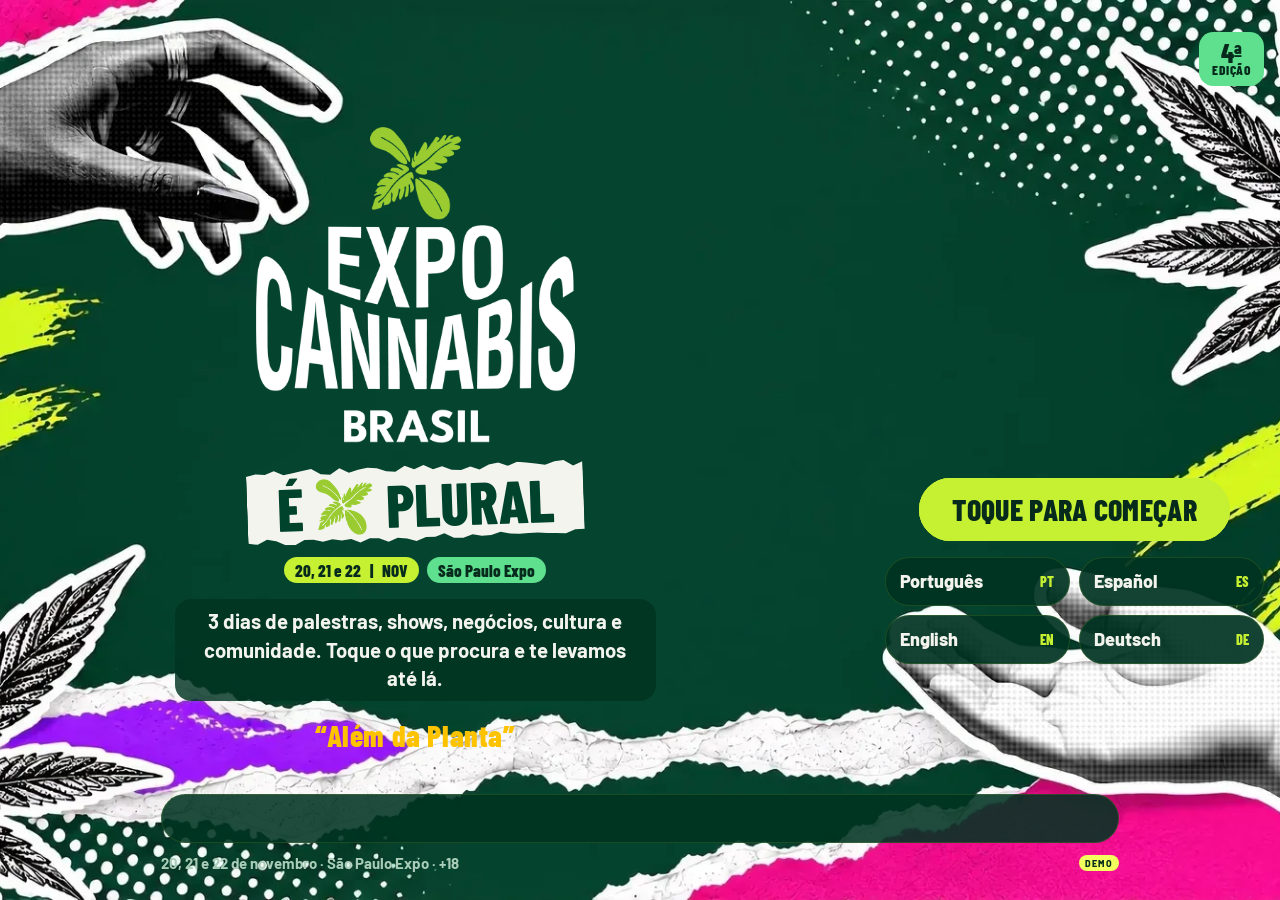
==== commit 85199d74: "Mapa en pantalla completa (horizontal en el celular) y ajustes del formato horizontal Co-Authored-By" ====
--- a/index.html
+++ b/index.html
@@ -813,6 +813,25 @@
 .plink{display:inline-flex;align-items:center;gap:.4em;padding:.45em .9em;border-radius:99em;background:#fff;color:#00432C;border:2px solid var(--ink);font-family:var(--f-cond);font-size:1.05em;text-decoration:none;max-width:100%;overflow:hidden;text-overflow:ellipsis;white-space:nowrap}
 .plink svg{width:1.1em;height:1.1em;flex:0 0 auto}
 .lgw.dk{background:#00432C}
+/* mapa en pantalla completa */
+.mzoom #zFull{background:#C6F032;color:#00432C;border-color:#00432C}
+body.mfs .mapwrap{position:fixed!important;left:0;top:0;width:100vw;height:100vh;height:100dvh;z-index:2000;margin:0!important;border-radius:0;border:0;font-size:clamp(14px,2.4vmin,30px);font-family:var(--f-body);color:var(--fg)}
+body.mfs.mfsrot .mapwrap{left:100vw;width:100vh;width:100dvh;height:100vw;transform:rotate(90deg);transform-origin:0 0}
+body.mfs{overflow:hidden}
+body.mfs .mapwrap .spstrip,body.mfs .mapwrap .mapback,body.mfs .mapwrap .mrow{display:none!important}
+body.mfs .mzoom{top:max(.8em,env(safe-area-inset-top,0px));right:max(.8em,env(safe-area-inset-right,0px))}
+body.mfs .mzoom button{width:3em;height:3em}
+#map{-webkit-user-select:none;user-select:none;-webkit-touch-callout:none}
+/* horizontal: ajustes */
+@media (min-aspect-ratio:1/1){
+  .place .phero.lgh{height:auto!important;aspect-ratio:4/3;max-height:58cqh}
+  .lgrid{grid-template-columns:repeat(3,minmax(0,1fr))!important}
+  #vMap .msearch{overflow-y:auto;overscroll-behavior:contain}
+}
+@media (min-aspect-ratio:1/1) and (max-height:500px){
+  #vMap .msearch{padding-bottom:.4em}
+  .bnav button{min-height:2.4em;padding:.35em .9em}
+}
 </style>
 
 <svg width="0" height="0" style="position:absolute" aria-hidden="true">
@@ -847,7 +866,7 @@
  <symbol id="ic-search" viewBox="0 0 24 24"><circle cx="11" cy="11" r="7"/><path d="M20 20l-4-4"/></symbol>
  <symbol id="ic-plus" viewBox="0 0 24 24"><path d="M12 5v14M5 12h14"/></symbol>
  <symbol id="ic-minus" viewBox="0 0 24 24"><path d="M5 12h14"/></symbol>
- <symbol id="ic-fit" viewBox="0 0 24 24"><path d="M4 9V4h5M20 9V4h-5M4 15v5h5M20 15v5h-5"/></symbol>
+ <symbol id="ic-fit" viewBox="0 0 24 24"><circle cx="12" cy="12" r="5"/><path d="M12 2v4M12 18v4M2 12h4M18 12h4"/></symbol><symbol id="ic-full" viewBox="0 0 24 24"><path d="M4 9V4h5M20 9V4h-5M4 15v5h5M20 15v5h-5"/></symbol><symbol id="ic-fsx" viewBox="0 0 24 24"><path d="M9 4v5H4M15 4v5h5M9 20v-5H4M15 20v-5h5"/></symbol>
 </svg>
 
 <div class="app" id="app">
@@ -878,7 +897,7 @@
     <div class="view" id="vMap" hidden>
     <div class="msearch"><div class="msrow"><svg class="i" aria-hidden="true"><use href="#ic-search"/></svg><input id="mq" type="search" autocomplete="off" enterkeyhint="search"><button type="button" class="x2" id="mqx" hidden><svg class="i" aria-hidden="true"><use href="#ic-close"/></svg></button></div><div class="chips" id="mchips" role="group"></div><div class="mres" id="mres" hidden></div></div>
     <div class="mapwrap">
-      <div class="mzoom"><button type="button" id="zIn"><svg class="i" aria-hidden="true"><use href="#ic-plus"/></svg></button><button type="button" id="zOut"><svg class="i" aria-hidden="true"><use href="#ic-minus"/></svg></button><button type="button" id="zFit"><svg class="i" aria-hidden="true"><use href="#ic-fit"/></svg></button></div>
+      <div class="mzoom"><button type="button" id="zIn"><svg class="i" aria-hidden="true"><use href="#ic-plus"/></svg></button><button type="button" id="zOut"><svg class="i" aria-hidden="true"><use href="#ic-minus"/></svg></button><button type="button" id="zFit"><svg class="i" aria-hidden="true"><use href="#ic-fit"/></svg></button><button type="button" id="zFull"><svg class="i" aria-hidden="true"><use href="#ic-full"/></svg></button></div>
       <div class="mstrip" id="mstrip" hidden></div>
       <div class="mrow" id="mrow" hidden></div>
       <div class="sheet" id="sheet" role="dialog" aria-modal="false"></div>
@@ -1117,7 +1136,7 @@
   spSub:L('Las marcas que hacen la expo','As marcas que fazem a expo','The brands behind the expo','Die Marken hinter der Expo'),
 });
 const LVL=s=>s.lv==='oro'?UI.oro:s.lv==='plata'?UI.plata:s.lv==='outdoor'?UI.outdoorLv:s.lv==='master'?UI.masterLv:s.lv==='media'?UI.mediaP:UI.apoyo;
-Object.assign(UI,{srcOff:L('Texto y logo: sitio oficial de la expo','Texto e logo: site oficial da expo','Text and logo: official expo website','Text und Logo: offizielle Messe-Website'),srcWeb:L('Texto: investigación web (DEMO)','Texto: pesquisa na web (DEMO)','Text: web research (DEMO)','Text: Webrecherche (DEMO)'),logoPend:L('Logo pendiente','Logo pendente','Logo pending','Logo folgt')});
+Object.assign(UI,{fsOn:L('Pantalla completa','Tela cheia','Full screen','Vollbild'),fsOff:L('Salir de pantalla completa','Sair da tela cheia','Exit full screen','Vollbild beenden'),fitAll:L('Ver todo el mapa','Ver o mapa inteiro','Show whole map','Ganze Karte'),srcOff:L('Texto y logo: sitio oficial de la expo','Texto e logo: site oficial da expo','Text and logo: official expo website','Text und Logo: offizielle Messe-Website'),srcWeb:L('Texto: investigación web (DEMO)','Texto: pesquisa na web (DEMO)','Text: web research (DEMO)','Text: Webrecherche (DEMO)'),logoPend:L('Logo pendiente','Logo pendente','Logo pending','Logo folgt')});
 function brandMark(p,big){const b=p.brand;const nm=T(p.short||p.name);
   if(b&&b.lg)return `<span class="lgw${b.dk?' dk':''}"><img src="${b.lg}" alt="${esc(nm)}" loading="lazy"></span>`;
   const n=nm.length,fs=big?(n>22?1.5:n>14?2:2.6):(n>14?.62:n>8?.78:.95);
@@ -1502,7 +1521,7 @@
 
 /* ---------- zoom del plano: dos dedos, rueda y botones ---------- */
 const MV={x:MX0,y:MY0,w:MX1-MX0,h:MY1-MY0};let zAnim=0;
-function mRect(){return $('map').getBoundingClientRect()}
+function mRect(){if(window.ROT){const w=document.querySelector('.mapwrap');return{left:0,top:0,width:w.clientWidth,height:w.clientHeight,right:w.clientWidth,bottom:w.clientHeight}}return $('map').getBoundingClientRect()}
 function fitTo(b,pd,minS){const r=mRect();const W=Math.max(40,r.width-pd.l-pd.r),H=Math.max(40,r.height-pd.t-pd.b);
   const bw=b[2]-b[0],bh=b[3]-b[1];let sc=Math.max(bw/W,bh/H);if(minS)sc=Math.max(sc,minS);
   return{x:b[0]-pd.l*sc-(W*sc-bw)/2,y:b[1]-pd.t*sc-(H*sc-bh)/2,w:r.width*sc,h:r.height*sc}}
@@ -1524,22 +1543,42 @@
   pts.forEach(add);if(window.ME_BOX)add(ME_BOX);if(window.DEST_BOX)add(DEST_BOX);b=[b[0]-30,b[1]-30,b[2]+30,b[3]+30];
   const r=mRect(),z=$('zIn').parentNode,f=fitVB();
   animVB(fitTo(b,{t:14,b:botPad(),l:14,r:z.offsetWidth+22},f.w/6/r.width))}
+/* ---------- mapa en pantalla completa (tipo YouTube) ---------- */
+window.MFS=0;window.ROT=0;let MFS_NATIVE=false;
+const CXY=e=>{if(!ROT)return[e.clientX,e.clientY];const R=document.querySelector('.mapwrap').getBoundingClientRect();return[e.clientY-R.top,R.right-e.clientX]};
+function mfsUpd(){const r=MFS&&innerHeight>innerWidth*1.05?1:0;
+  if(r!==ROT){ROT=r;document.body.classList.toggle('mfsrot',!!r)}
+  const b=$('zFull');if(b){b.innerHTML=`<svg class="i" aria-hidden="true"><use href="#${MFS?'ic-fsx':'ic-full'}"/></svg>`;b.setAttribute('aria-label',T(MFS?UI.fsOff:UI.fsOn));b.title=T(MFS?UI.fsOff:UI.fsOn)}
+  requestAnimationFrame(()=>{if(st.view!=='map')return;if(st.sel)setVB(MV);else mapFit()})}
+let MFS_PH=null;
+async function mfsOn(){if(MFS)return;MFS=1;const w=document.querySelector('.mapwrap');MFS_PH=document.createComment('mapwrap');w.parentNode.insertBefore(MFS_PH,w);document.body.appendChild(w);document.body.classList.add('mfs');MFS_NATIVE=false;
+  try{const el=document.documentElement;if(el.requestFullscreen&&!document.fullscreenElement){await el.requestFullscreen({navigationUI:'hide'});MFS_NATIVE=true}}catch(_){}
+  try{if(MFS_NATIVE&&screen.orientation&&screen.orientation.lock)await screen.orientation.lock('landscape')}catch(_){}
+  mfsUpd();setTimeout(mfsUpd,350)}
+function mfsOff(){if(!MFS)return;MFS=0;document.body.classList.remove('mfs','mfsrot');ROT=0;const w=document.querySelector('.mapwrap');if(MFS_PH&&MFS_PH.parentNode){MFS_PH.parentNode.insertBefore(w,MFS_PH);MFS_PH.remove();MFS_PH=null}
+  try{screen.orientation&&screen.orientation.unlock&&screen.orientation.unlock()}catch(_){}
+  try{if(document.fullscreenElement)document.exitFullscreen()}catch(_){}
+  mfsUpd();setTimeout(mfsUpd,350)}
+addEventListener('resize',()=>{if(MFS)mfsUpd()});
+document.addEventListener('fullscreenchange',()=>{if(!document.fullscreenElement&&MFS&&MFS_NATIVE)mfsOff()});
+addEventListener('keydown',e=>{if(e.key==='Escape'&&MFS)mfsOff()});
+
 const svgPt=(cx,cy)=>{const r=mRect();return[MV.x+(cx-r.left)/r.width*MV.w,MV.y+(cy-r.top)/r.height*MV.h]};
 (function(){const m=$('map'),PT=new Map();let drag=null,pinch=null,moved=false;
-  m.addEventListener('pointerdown',e=>{PT.set(e.pointerId,[e.clientX,e.clientY]);cancelAnimationFrame(zAnim);
-    if(PT.size===1){drag={x:e.clientX,y:e.clientY,vb:{...MV}};moved=false}
+  m.addEventListener('pointerdown',e=>{PT.set(e.pointerId,CXY(e));cancelAnimationFrame(zAnim);
+    if(PT.size===1){const q=CXY(e);drag={x:q[0],y:q[1],vb:{...MV}};moved=false}
     else if(PT.size===2){const[a,b]=[...PT.values()];pinch={d:Math.hypot(a[0]-b[0],a[1]-b[1])||1,vb:{...MV},c:svgPt((a[0]+b[0])/2,(a[1]+b[1])/2)};moved=true}});
-  addEventListener('pointermove',e=>{if(!PT.has(e.pointerId))return;PT.set(e.pointerId,[e.clientX,e.clientY]);const r=mRect();
+  addEventListener('pointermove',e=>{if(!PT.has(e.pointerId))return;PT.set(e.pointerId,CXY(e));const r=mRect();
     if(PT.size>=2&&pinch){const[a,b]=[...PT.values()];const f=Math.hypot(a[0]-b[0],a[1]-b[1])/pinch.d;const w=pinch.vb.w/f,h=pinch.vb.h/f;const mx=(a[0]+b[0])/2,my=(a[1]+b[1])/2;
       setVB({x:pinch.c[0]-(mx-r.left)/r.width*w,y:pinch.c[1]-(my-r.top)/r.height*h,w,h})}
-    else if(drag){const dx=e.clientX-drag.x,dy=e.clientY-drag.y;if(!moved&&Math.hypot(dx,dy)>7)moved=true;
+    else if(drag){const q=CXY(e),dx=q[0]-drag.x,dy=q[1]-drag.y;if(!moved&&Math.hypot(dx,dy)>7)moved=true;
       if(moved)setVB({x:drag.vb.x-dx/r.width*drag.vb.w,y:drag.vb.y-dy/r.height*drag.vb.h,w:drag.vb.w,h:drag.vb.h})}},{passive:true});
   const up=e=>{if(!PT.has(e.pointerId))return;PT.delete(e.pointerId);if(PT.size<2)pinch=null;
     if(PT.size===1){const[q]=[...PT.values()];drag={x:q[0],y:q[1],vb:{...MV}}}else if(!PT.size)drag=null};
   addEventListener('pointerup',up);addEventListener('pointercancel',up);
   m.addEventListener('click',e=>{if(moved){e.stopPropagation();e.preventDefault();moved=false}},true);
-  m.addEventListener('wheel',e=>{e.preventDefault();cancelAnimationFrame(zAnim);const c=svgPt(e.clientX,e.clientY),f=e.deltaY<0?1.15:1/1.15;setVB({x:c[0]-(c[0]-MV.x)/f,y:c[1]-(c[1]-MV.y)/f,w:MV.w/f,h:MV.h/f})},{passive:false});
-  $('zIn').addEventListener('click',()=>zoomBy(1.6));$('zOut').addEventListener('click',()=>zoomBy(1/1.6));$('zFit').addEventListener('click',()=>mapFit(true,true));
+  m.addEventListener('wheel',e=>{e.preventDefault();cancelAnimationFrame(zAnim);const c=svgPt(...CXY(e)),f=e.deltaY<0?1.15:1/1.15;setVB({x:c[0]-(c[0]-MV.x)/f,y:c[1]-(c[1]-MV.y)/f,w:MV.w/f,h:MV.h/f})},{passive:false});
+  $('zIn').addEventListener('click',()=>zoomBy(1.6));$('zOut').addEventListener('click',()=>zoomBy(1/1.6));$('zFit').addEventListener('click',()=>mapFit(true,true));$('zFull').addEventListener('click',()=>MFS?mfsOff():mfsOn());
   try{new ResizeObserver(()=>{if(st.view!=='map')return;if(st.sel)setVB(MV);else mapFit()}).observe(document.querySelector('.mapwrap'))}catch(_){}
 })();
 function closeSheet(){const had=!!st.sel;st.sel=null;st.extra=null;st.listing=false;$('sheet').classList.remove('open');$('mstrip').hidden=true;$('whereBtn').hidden=false;drawRoute(null);drawMe();if(had&&st.view==='map')mapFit(true)}
@@ -1606,7 +1645,7 @@
 
 /* ---------- vistas: inicio · locales · agenda · plano ---------- */
 const media=(key,cls)=>IMG['v_'+key]?`<video class="${cls||''}" src="${IMG['v_'+key]}" muted loop playsinline autoplay></video>`:IMG[key]?`<img class="${cls||''}" src="${IMG[key]}" alt="">`:'';
-function go(v,opt){if(st.view===v&&!opt)return;const prev=st.view;st.view=v;if(v!=='map'){closeSheet();stopPick()}
+function go(v,opt){if(v!=='map'&&window.MFS)mfsOff();if(st.view===v&&!opt)return;const prev=st.view;st.view=v;if(v!=='map'){closeSheet();stopPick()}
   ['Home','List','Agenda','Map','Tix','Spons','Place','Admin'].forEach(n=>$('v'+n).hidden=('v'+n)!==('v'+v[0].toUpperCase()+v.slice(1)));
   if(v==='home')renderHome();if(v==='list')renderLocales();if(v==='agenda')renderAgenda();if(v==='tix')renderTix();if(v==='spons')renderSpons();if(v==='place')renderPlace();if(v==='admin')renderAdmin();renderNav();
   if(v==='map'){const m=$('map');m.classList.remove('noanim');renderMap();renderMSearch();mapFit();setTimeout(()=>m.classList.add('noanim'),1400)}
@@ -1881,7 +1920,7 @@
 let loading=false;
 function hideAttract(){if(loading)return;loading=true;const L=$('loader');L.hidden=false;L.innerHTML=L.innerHTML;$('loadX').src=IMG.xmark;$('loadTxt').textContent=T(UI.loading);snd('load');
   setTimeout(()=>{$('attract').hidden=true;st.view=null;go('home');setTimeout(()=>{L.hidden=true;loading=false},250)},reduce?200:1250);bump()}
-function showAttract(){resetNav();st.mq='';st.mcat='all';closeSheet();stopPick();st.from='entry';lang='pt';st.tab='stands';st.cat='all';st.q='';st.day=21;st.lcat=null;st.ag='talks';st.room='all';$('qrModal').hidden=true;renderAll();go('home',true);$('attract').hidden=false}
+function showAttract(){if(window.MFS)mfsOff();resetNav();st.mq='';st.mcat='all';closeSheet();stopPick();st.from='entry';lang='pt';st.tab='stands';st.cat='all';st.q='';st.day=21;st.lcat=null;st.ag='talks';st.room='all';$('qrModal').hidden=true;renderAll();go('home',true);$('attract').hidden=false}
 
 let qrDone=false;const QR_URL=location.href.split('#')[0];
 $('qrBtn').addEventListener('click',()=>{$('qrModal').hidden=false;
